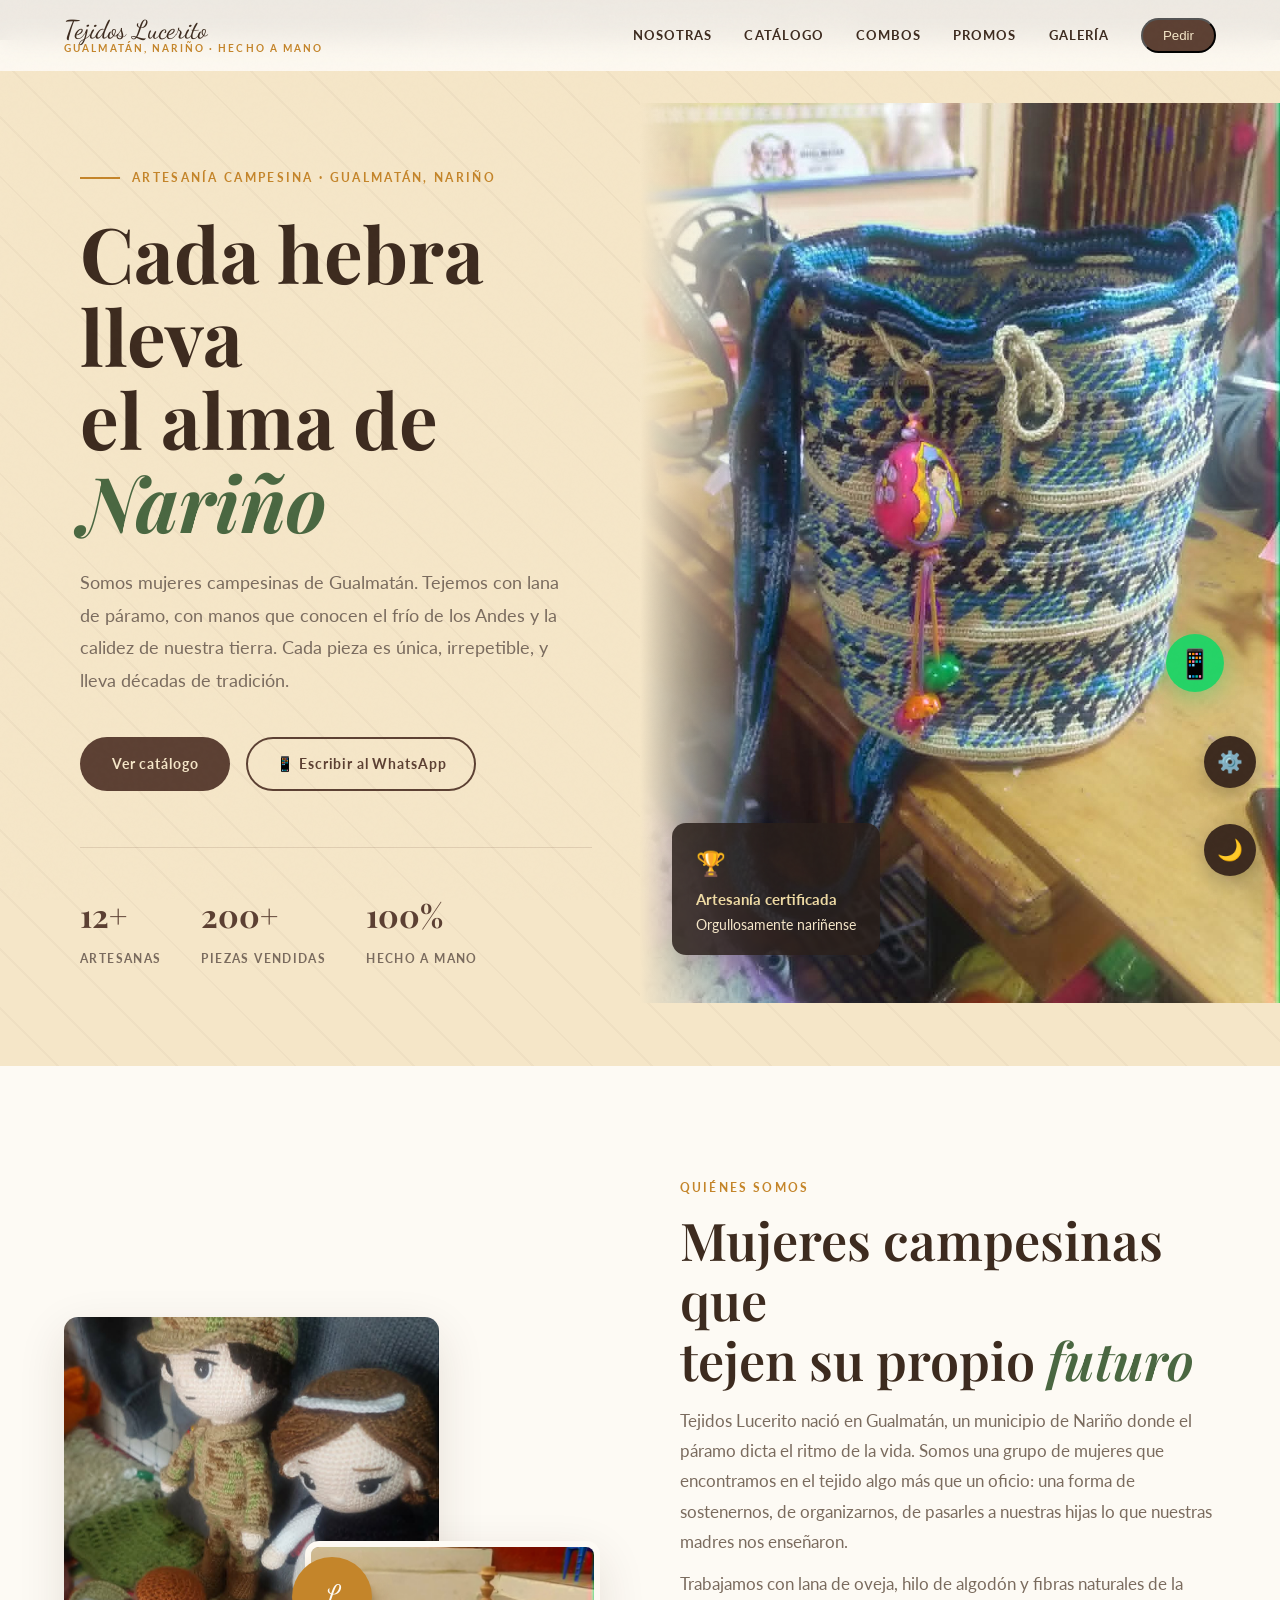
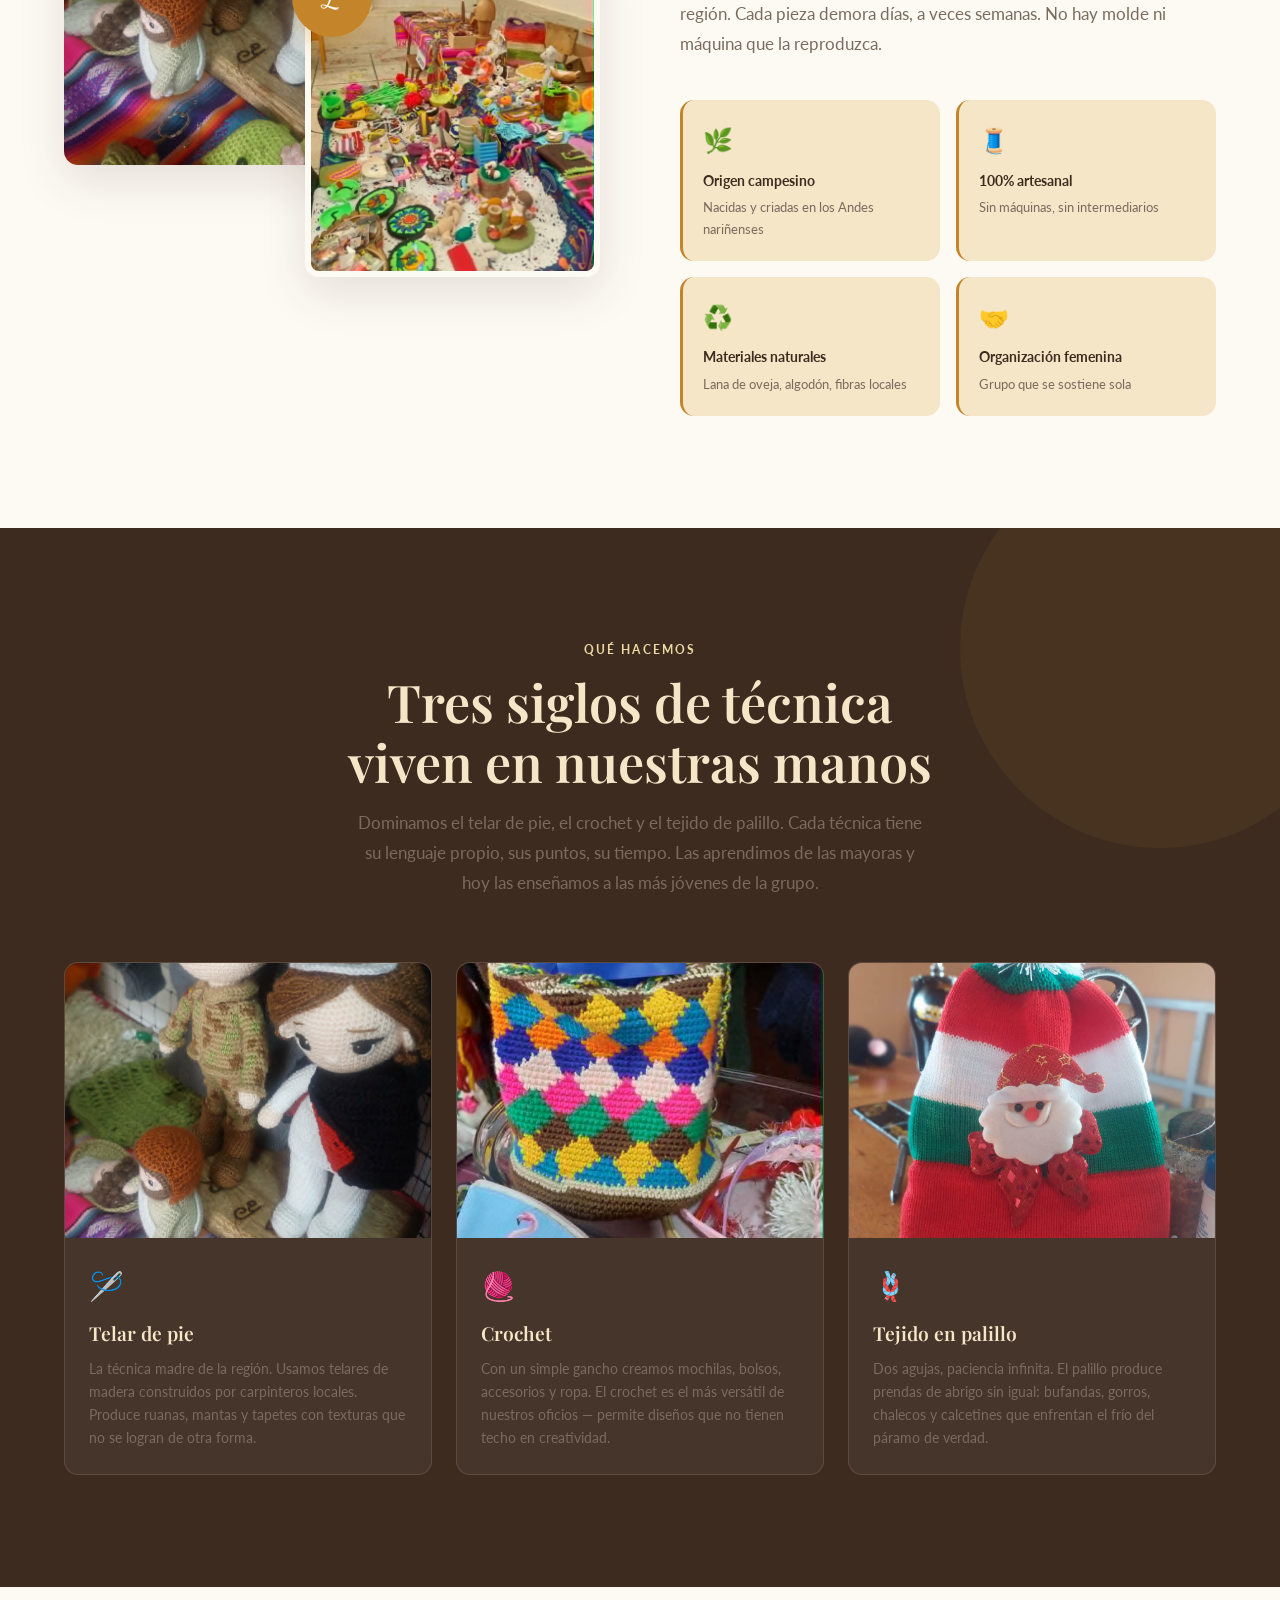
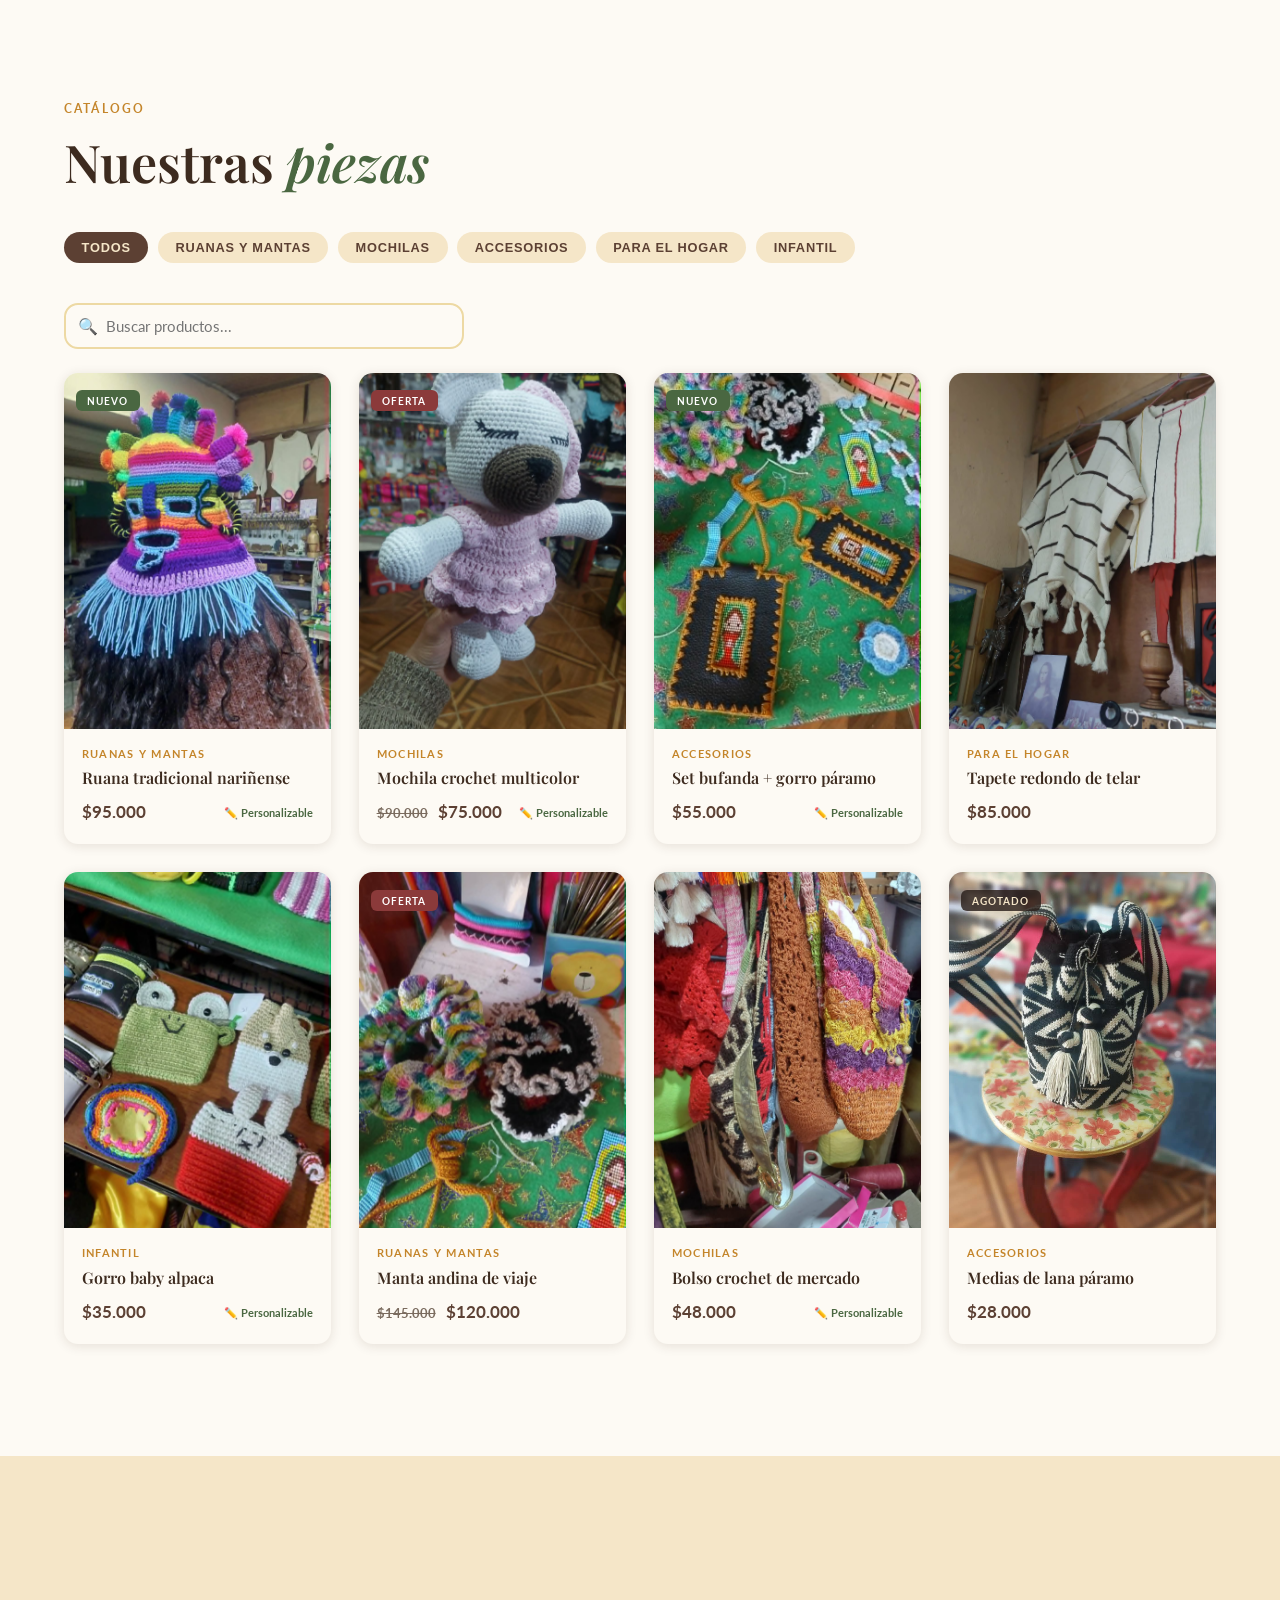
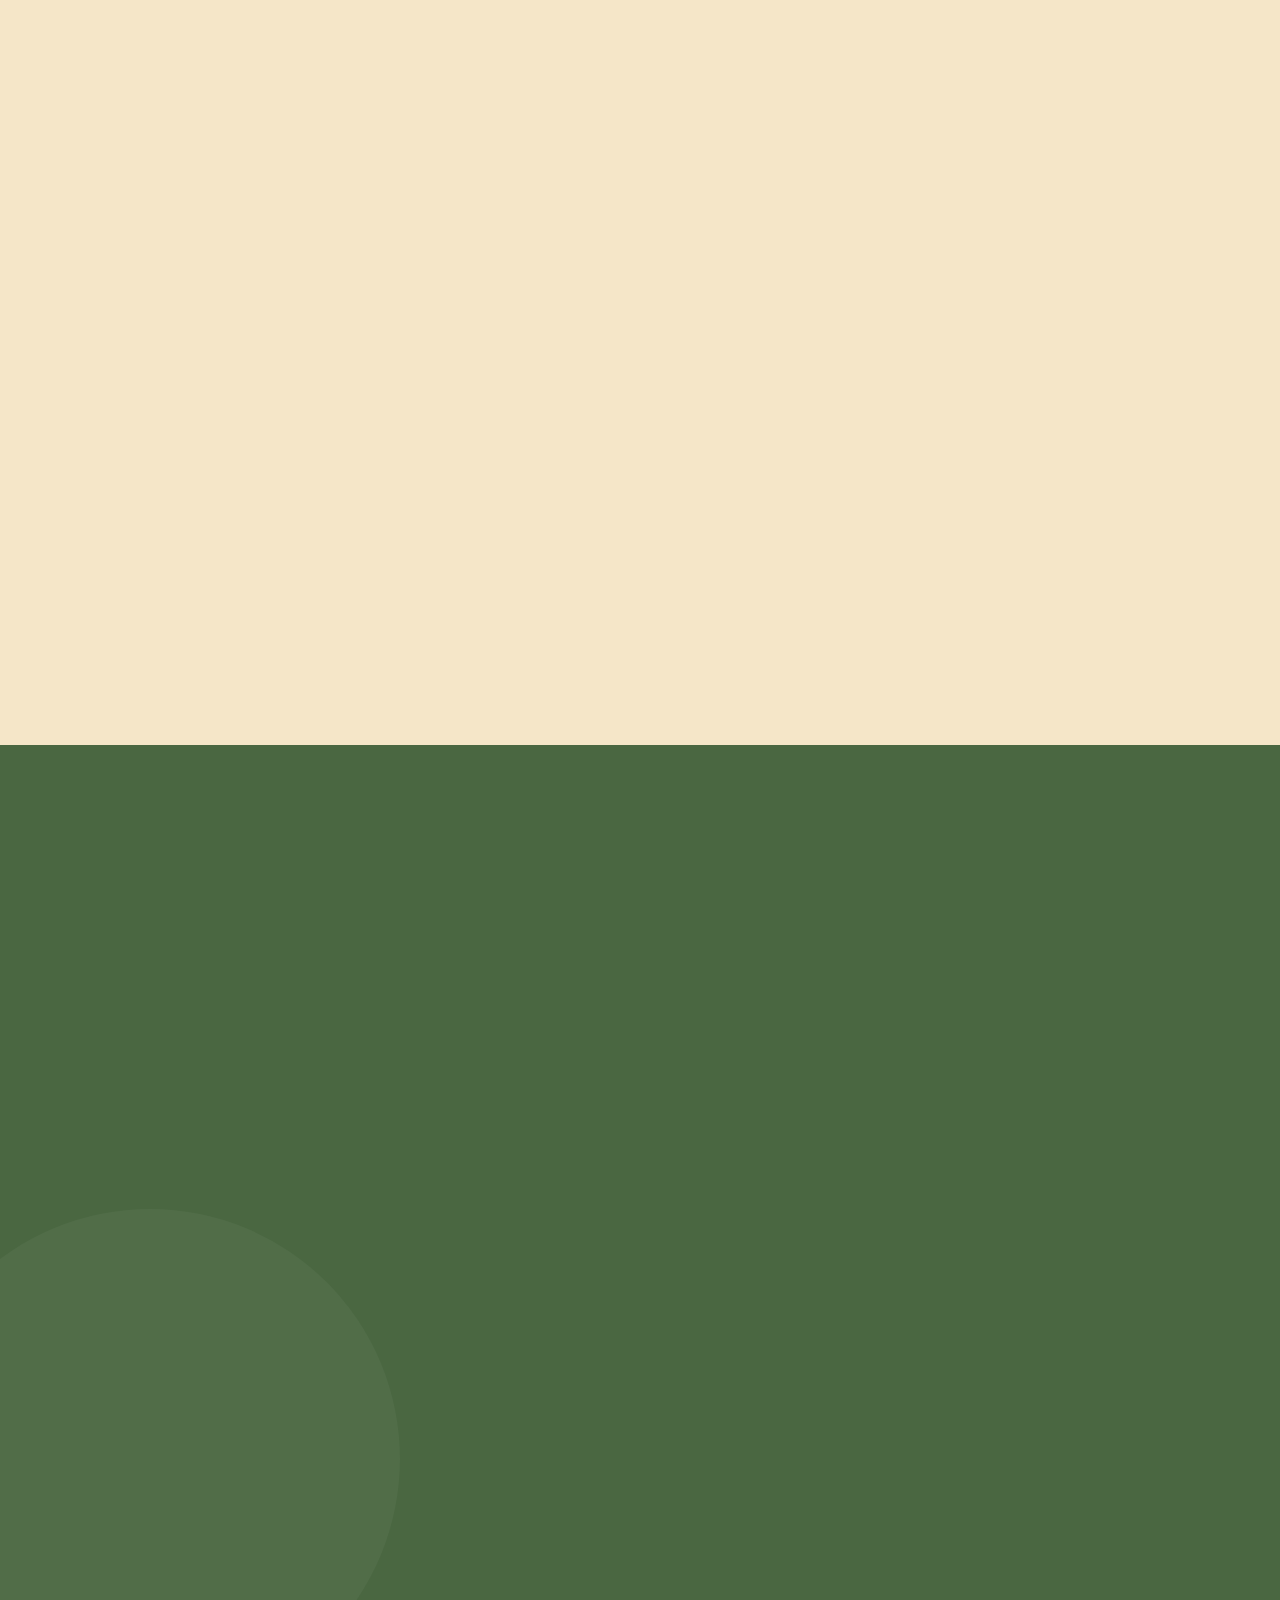
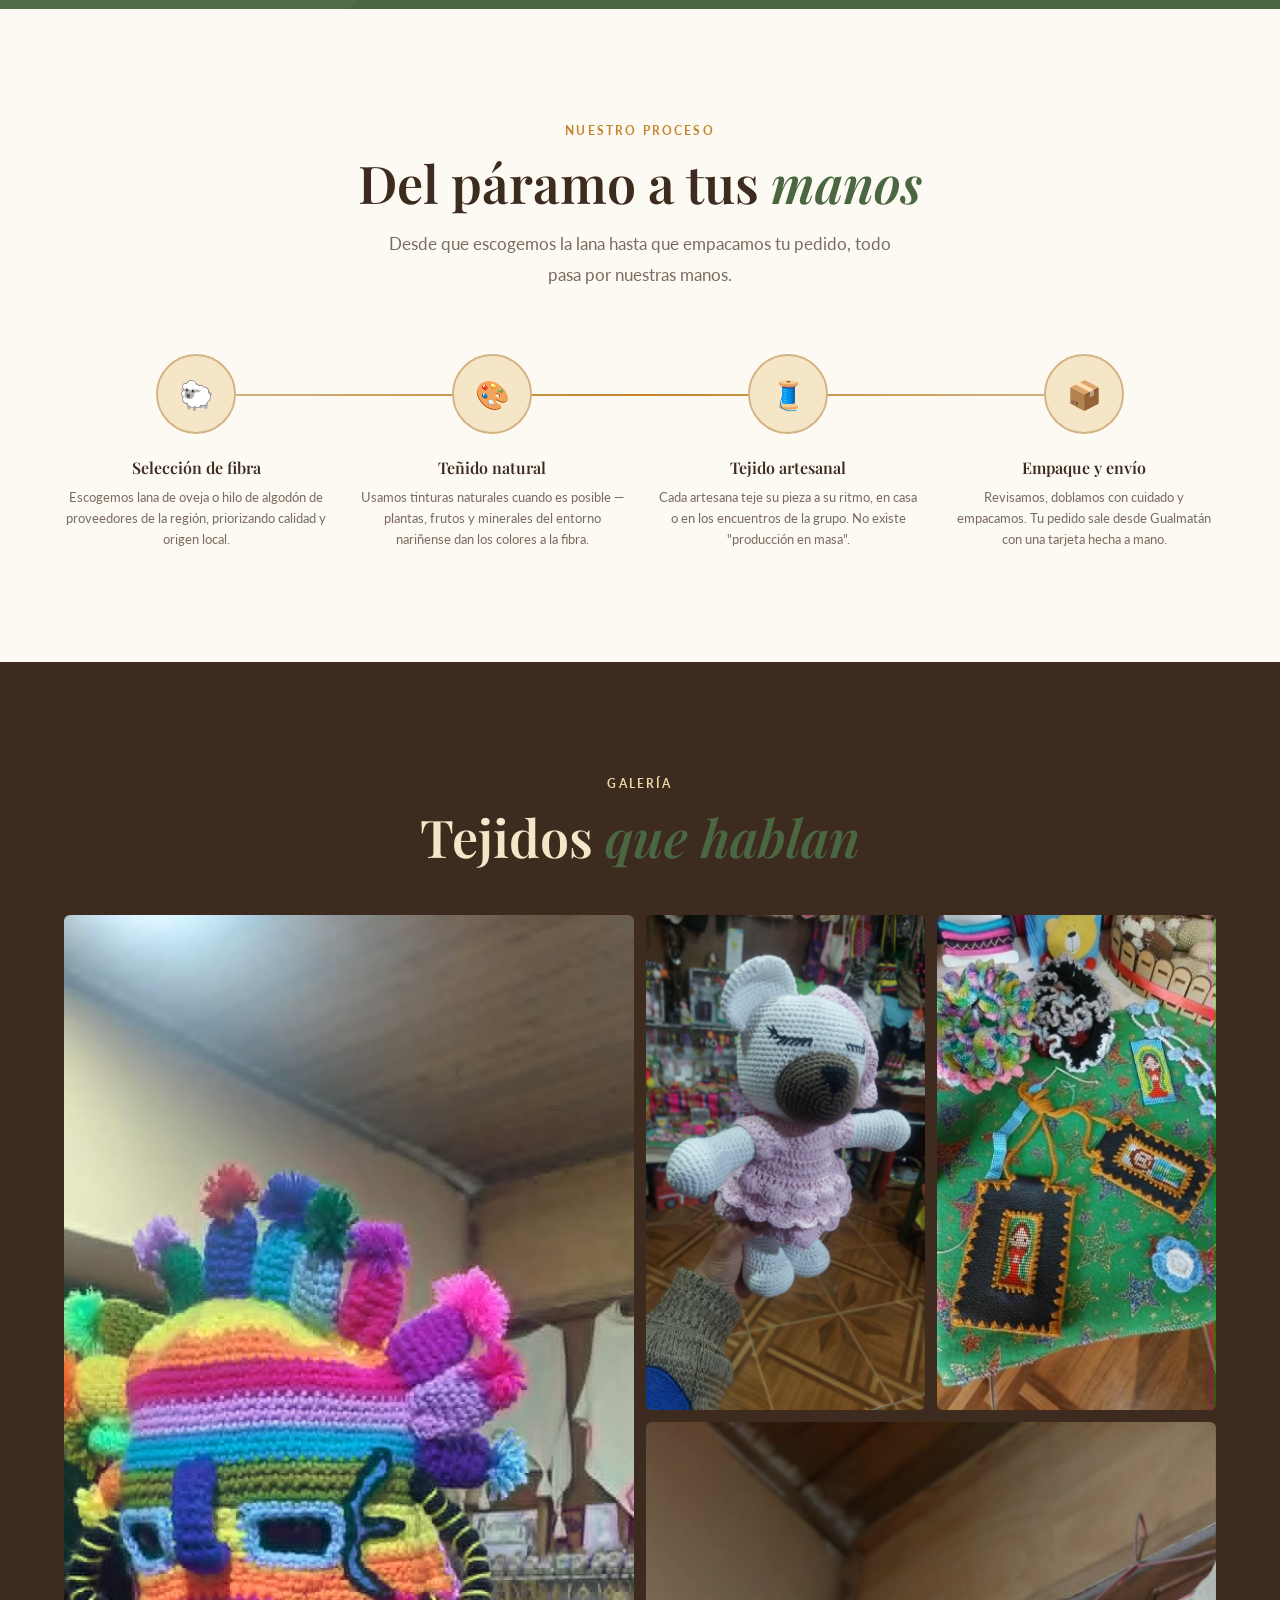
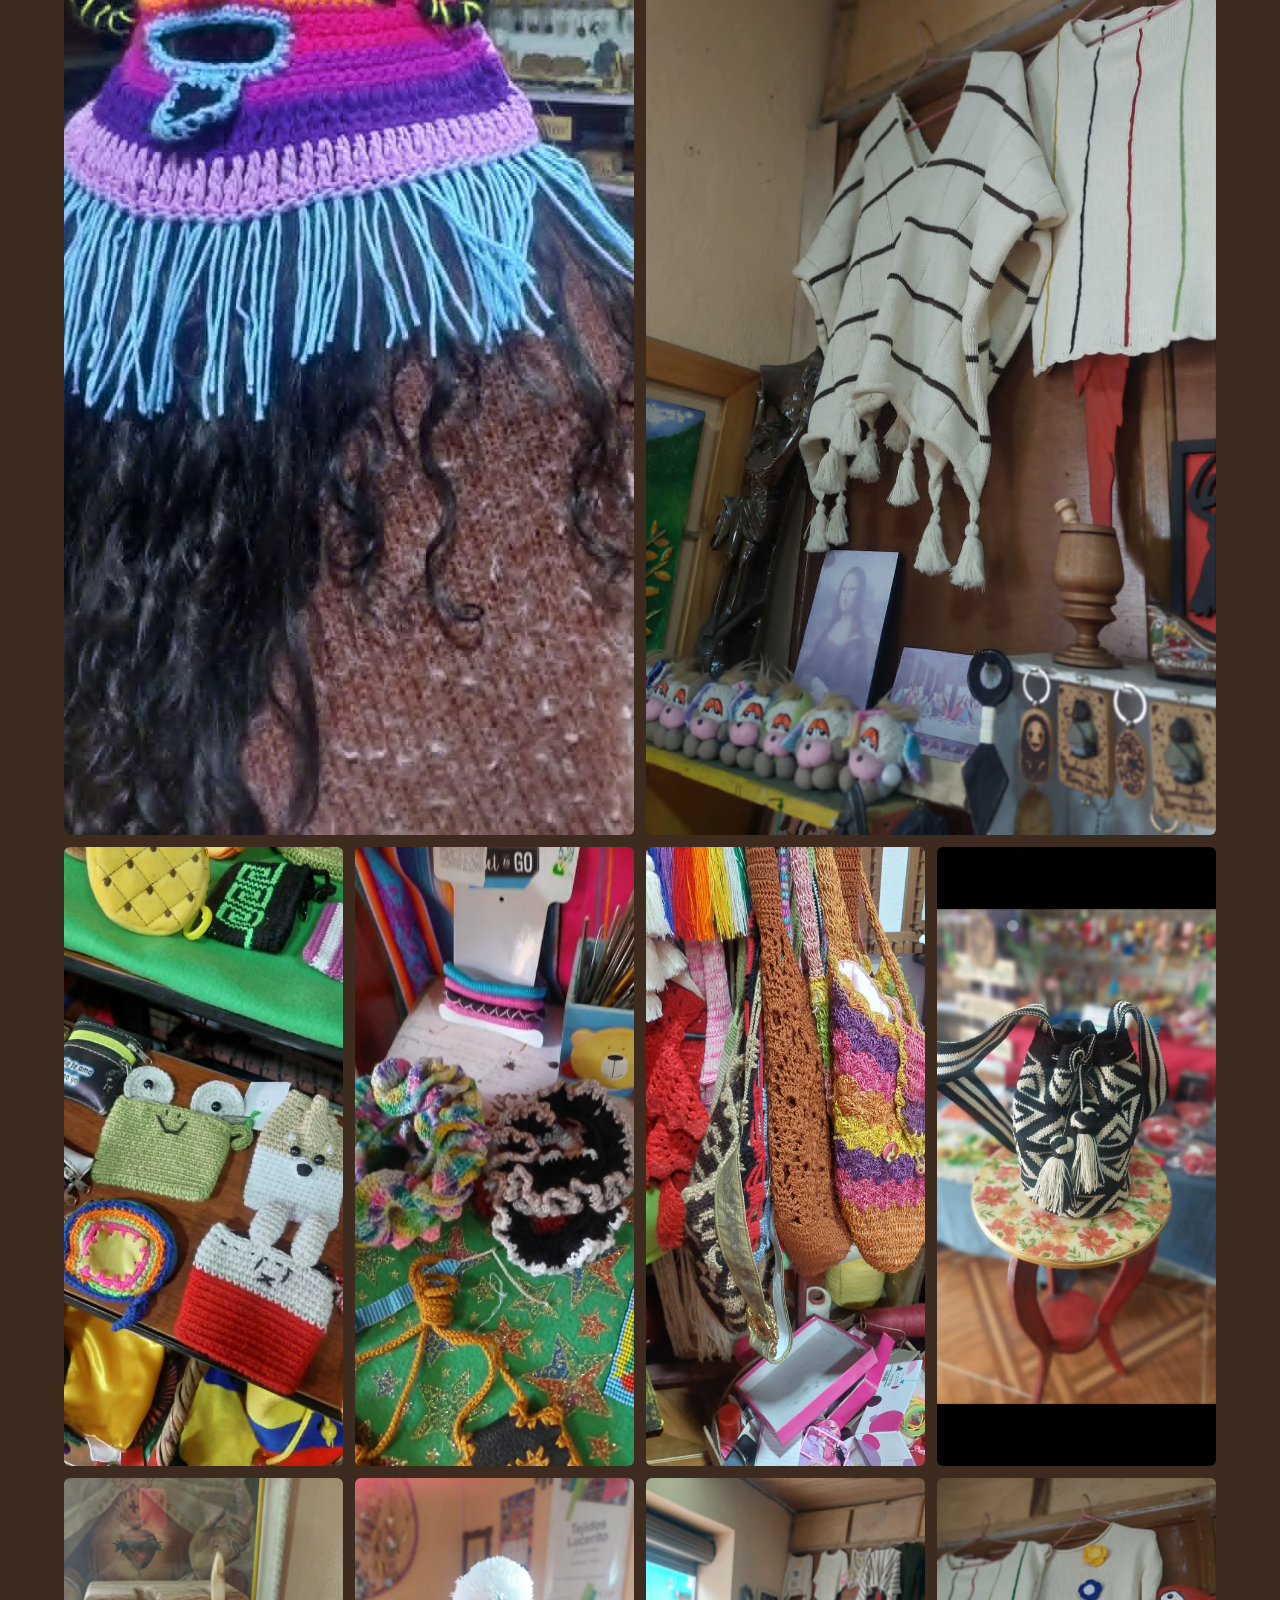
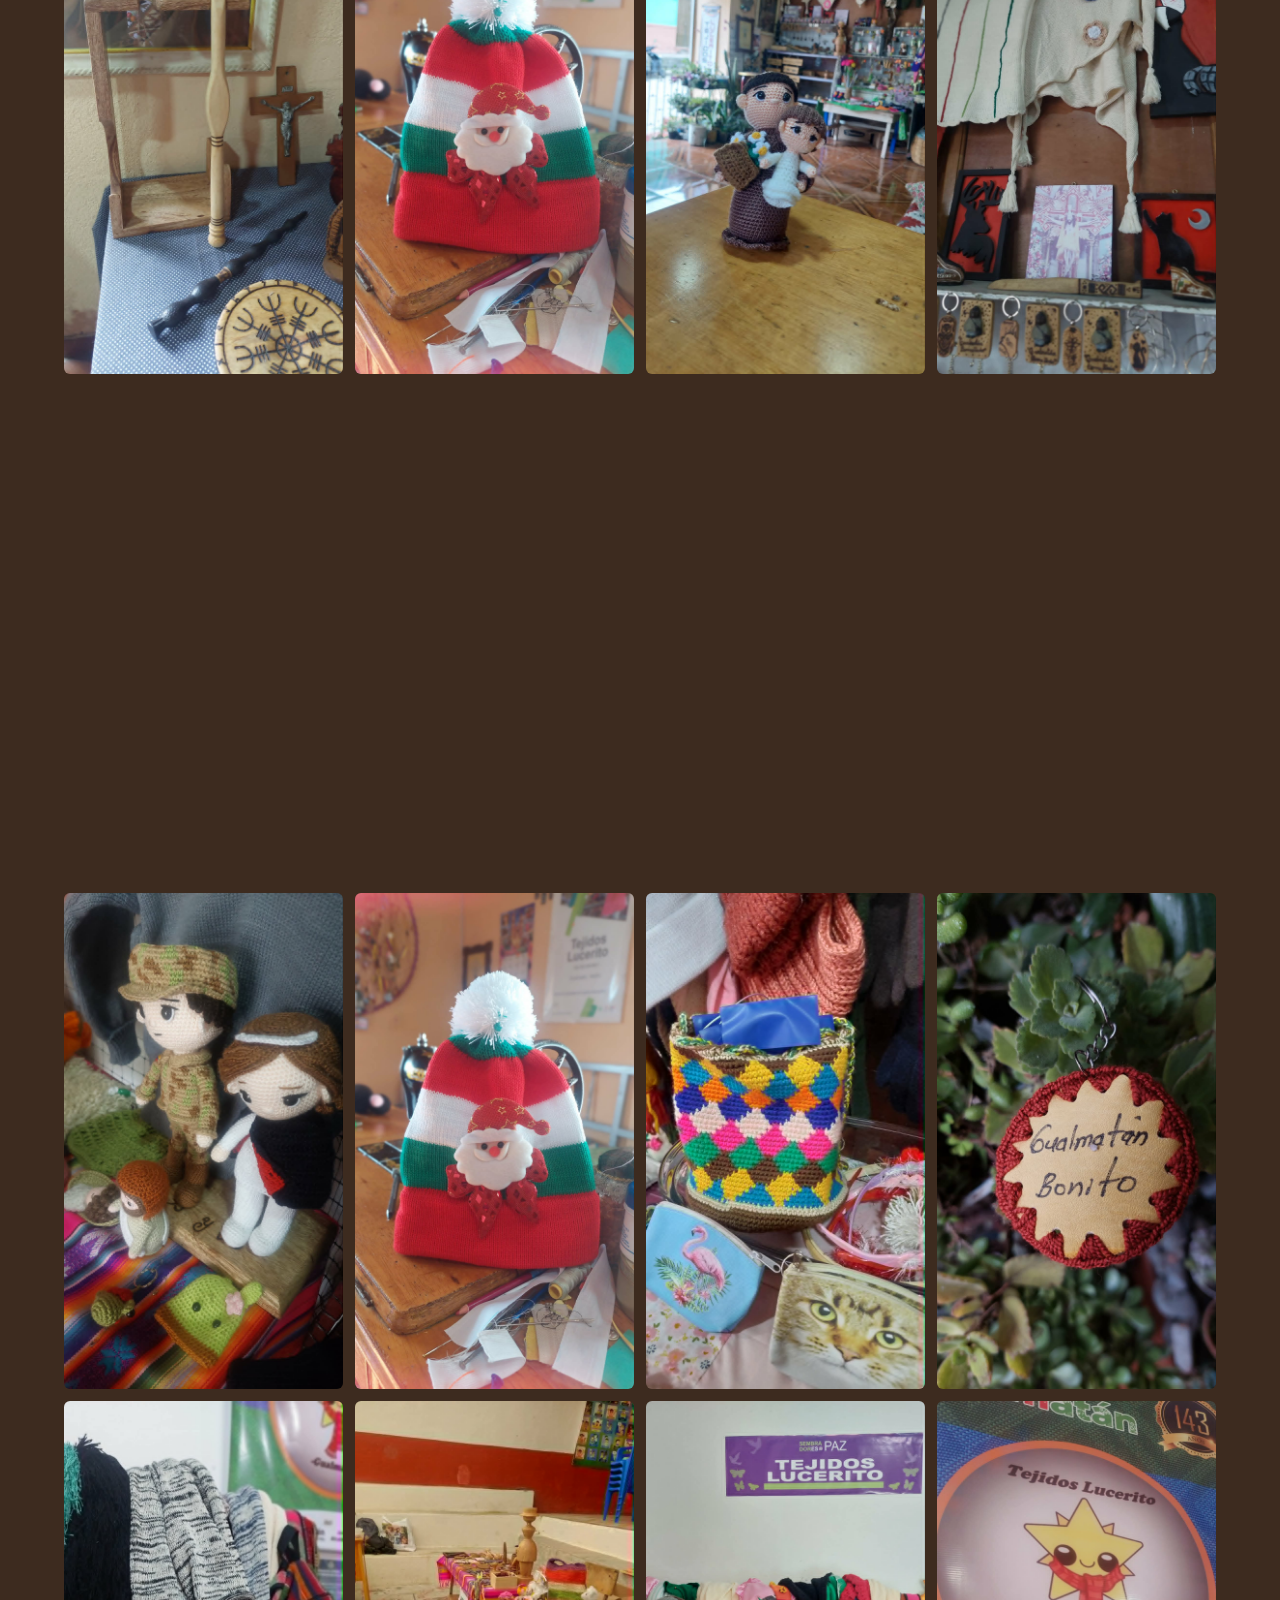
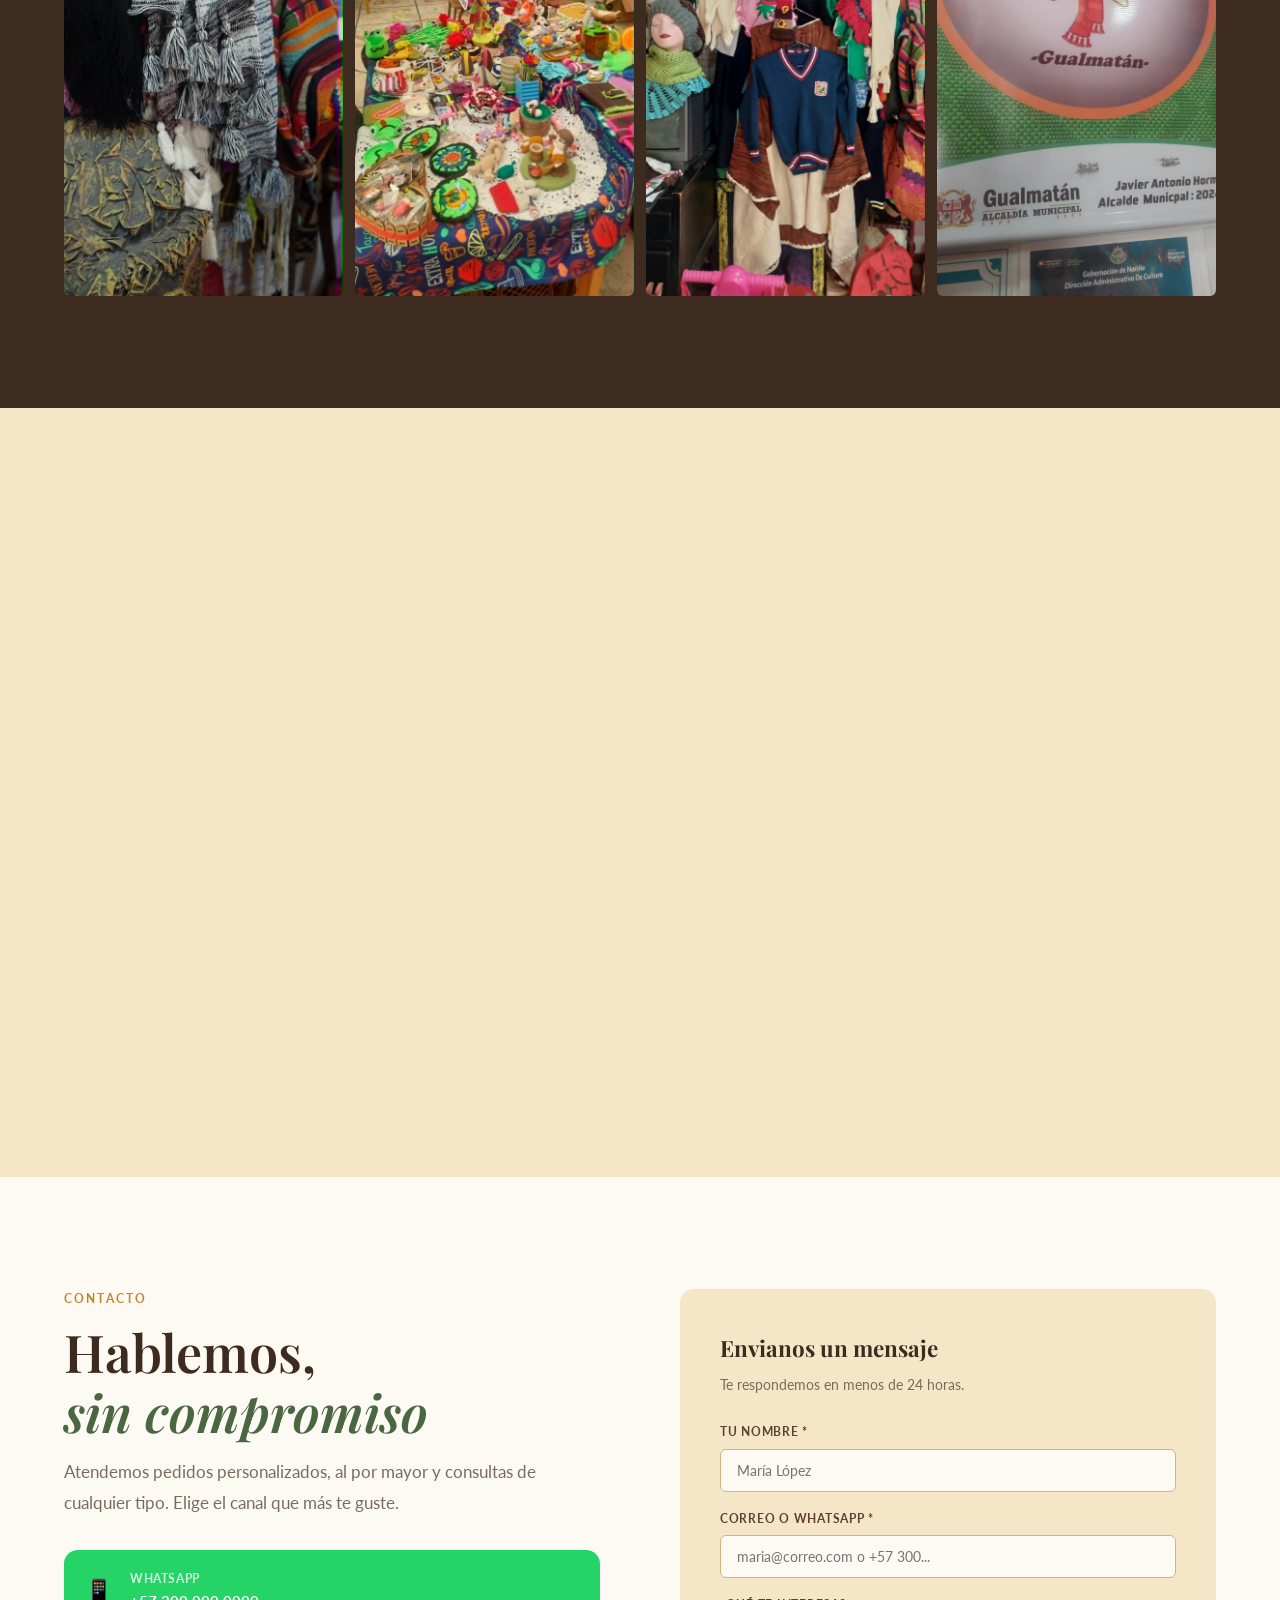
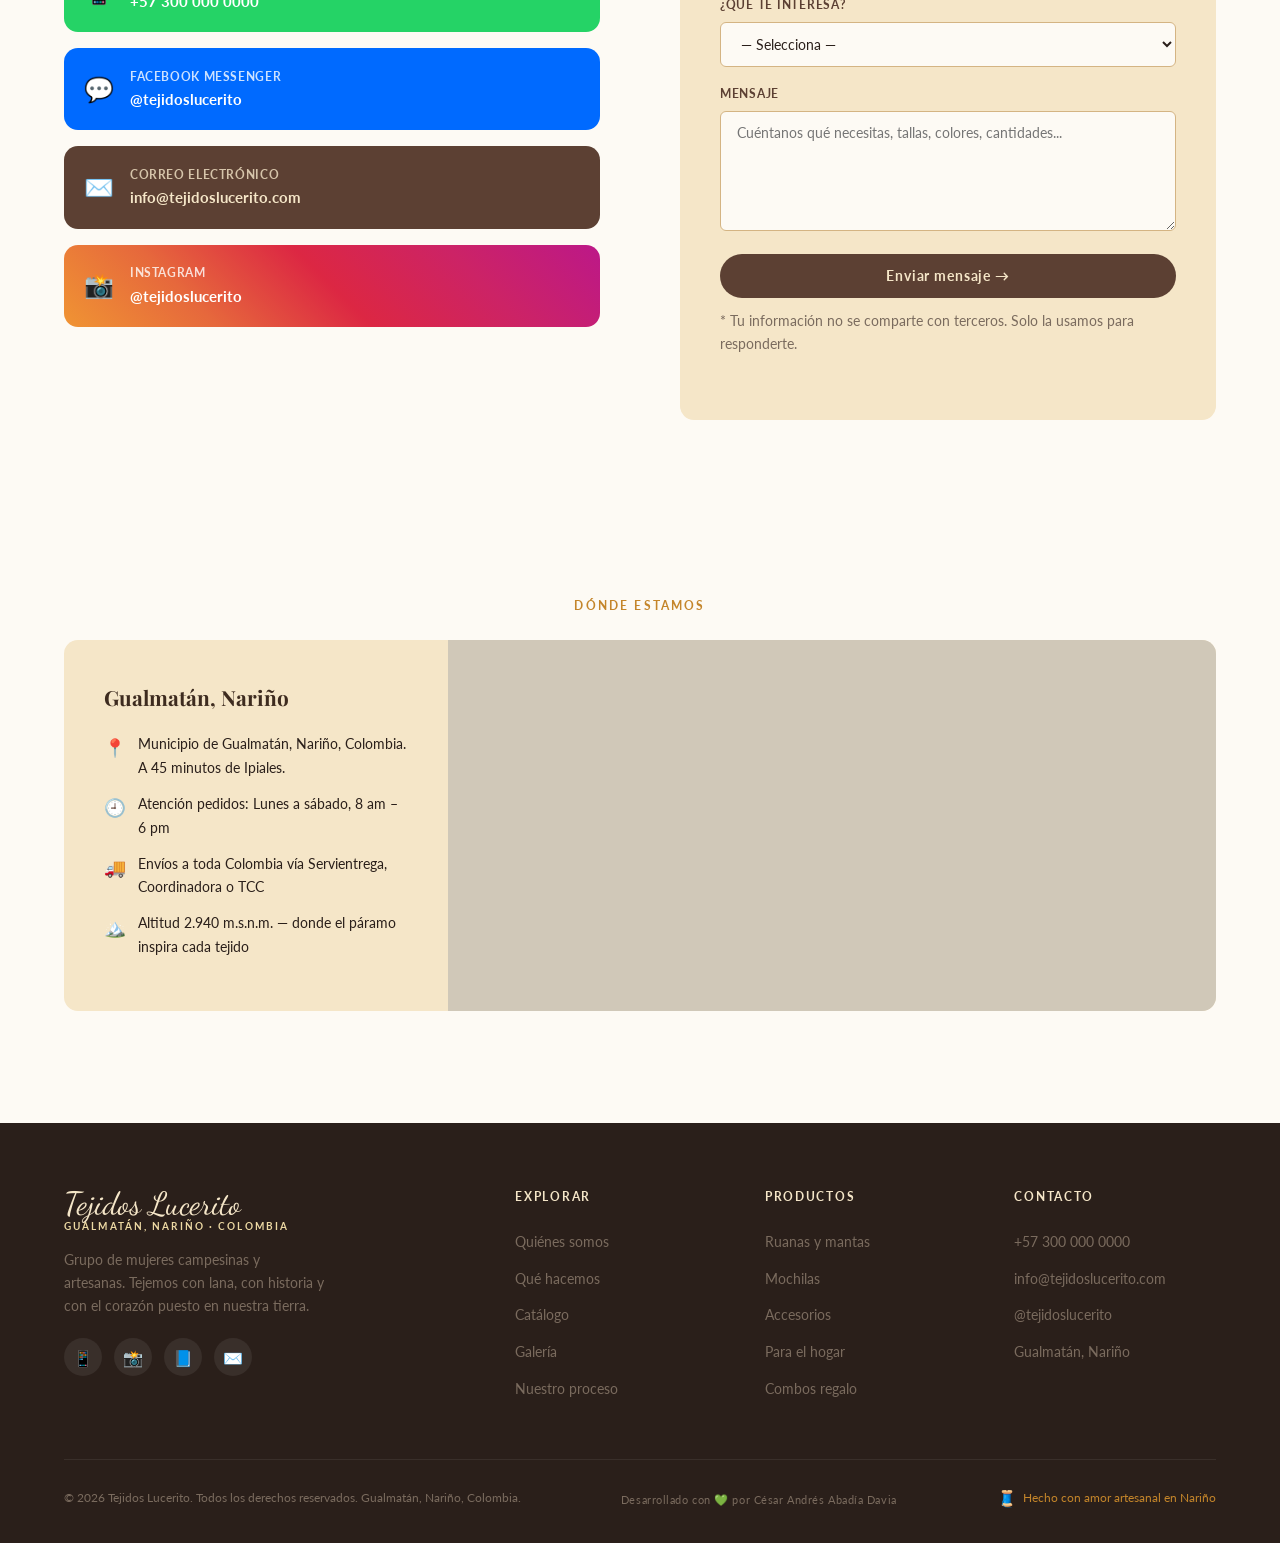
==== index.html @ 577ff1b4 "Deploy ready: index.html, rutas absolutas, footer dev" ====
<!DOCTYPE html>
<html lang="es">
<head>
<meta charset="UTF-8">
<meta name="viewport" content="width=device-width, initial-scale=1.0">
<meta name="description" content="Tejidos Lucerito – Grupo de mujeres campesinas y artesanas de Gualmatán, Nariño. Tejidos a mano con hilo de lana, trabajo en telar y crochet. Piezas únicas con alma nariñense.">
<meta name="keywords" content="tejidos artesanales, Gualmatán Nariño, mujeres artesanas, lana, telar, crochet, mochila colombiana, ruana, artesanías Colombia, tejidos a mano">
<meta name="author" content="Grupo Tejidos Lucerito">
<meta name="robots" content="index, follow">
<meta property="og:title" content="Tejidos Lucerito – Artesanía de Corazón, Gualmatán Nariño">
<meta property="og:description" content="Piezas únicas tejidas a mano por mujeres campesinas de Gualmatán. Ruanas, mochilas, mantas, bufandas y más.">
<meta property="og:image" content="images/h0duS-PT.jpeg">
<meta property="og:type" content="website">
<meta property="og:locale" content="es_CO">
<meta name="twitter:card" content="summary_large_image">
<meta name="twitter:title" content="Tejidos Lucerito – Artesanía de Corazón">
<meta name="twitter:description" content="Tejidos artesanales de mujeres campesinas de Gualmatán, Nariño, Colombia.">
<link rel="canonical" href="https://tejidoslucerito.onrender.com">
<title>Tejidos Lucerito – Artesanía de Corazón | Gualmatán, Nariño</title>
<link rel="icon" type="image/svg+xml" href="/favicon.svg">
<link rel="preload" href="/assets/css/styles.css" as="style">
<link rel="preload" href="/assets/js/main.js" as="script">
<link rel="preload" href="/images/h0duS-PT.jpeg" as="image">
<meta name="theme-color" content="#5C4033">

<!-- Structured Data / Schema.org -->
<script type="application/ld+json">
{
  "@context": "https://schema.org",
  "@graph": [
    {
      "@type": "Organization",
      "name": "Tejidos Lucerito",
      "description": "Grupo de mujeres campesinas y artesanas de Gualmatán, Nariño",
      "url": "https://tejidoslucerito.com",
      "address": {
        "@type": "PostalAddress",
        "addressLocality": "Gualmatán",
        "addressRegion": "Nariño",
        "addressCountry": "CO"
      },
      "contactPoint": {
        "@type": "ContactPoint",
        "contactType": "ventas",
        "availableLanguage": "Spanish"
      },
      "sameAs": ["https://wa.me/573212345678"]
    },
    {
      "@type": "LocalBusiness",
      "name": "Tejidos Lucerito",
      "image": "images/h0duS-PT.jpeg",
      "priceRange": "$$",
      "address": {
        "@type": "PostalAddress",
        "addressLocality": "Gualmatán",
        "addressRegion": "Nariño",
        "addressCountry": "CO"
      }
    }
  ]
}
</script>

<link rel="preconnect" href="https://fonts.googleapis.com">
<link rel="preconnect" href="https://fonts.gstatic.com" crossorigin>
<link href="https://fonts.googleapis.com/css2?family=Playfair+Display:ital,wght@0,400;0,600;0,700;1,400;1,600&family=Lato:wght@300;400;700&family=Dancing+Script:wght@600&display=swap" rel="stylesheet">
<link rel="stylesheet" href="/assets/css/styles.css">
<link rel="preload" href="/assets/js/main.js" as="script">
</head>
<body>
<a href="#hero" class="skip-link">Saltar al contenido principal</a>

<!-- ANNOUNCEMENT BAR -->
<div id="announcement-bar">
  🎁 Envíos a todo Colombia — Personalización disponible — <a href="#contacto">Escríbenos</a>
</div>

<!-- NAV -->
<nav id="nav">
  <div class="nav-inner">
    <a href="#hero" class="nav-logo" aria-label="Tejidos Lucerito inicio">
      <span class="nav-logo-name">Tejidos Lucerito</span>
      <span class="nav-logo-sub">Gualmatán, Nariño · Hecho a mano</span>
    </a>
    <div class="nav-links">
      <a href="#quienes-somos">Nosotras</a>
      <a href="#catalogo">Catálogo</a>
      <a href="#combos">Combos</a>
      <a href="#promociones">Promos</a>
      <a href="#galeria">Galería</a>
      <button id="cart-btn" class="nav-cta" data-action="toggle-cart" aria-label="Abrir carrito">
        <span id="cart-count-label">Pedir</span>
      </button>
    </div>
    <button class="hamburger" id="hamburger" aria-label="Abrir menú principal" aria-expanded="false" aria-controls="mobile-menu">
      <span></span><span></span><span></span>
    </button>
  </div>
</nav>

<!-- MOBILE MENU -->
<div class="mobile-menu" id="mobile-menu" role="dialog" aria-label="Menú principal" aria-hidden="true">
  <a href="#quienes-somos" class="mobile-link">Nosotras</a>
  <a href="#que-hacemos" class="mobile-link">Qué hacemos</a>
  <a href="#catalogo" class="mobile-link">Catálogo</a>
  <a href="#combos" class="mobile-link">Combos</a>
  <a href="#promociones" class="mobile-link">Promos</a>
  <a href="#galeria" class="mobile-link">Galería</a>
  <a href="#contacto" class="mobile-link">Contacto</a>
  <button class="mobile-link" data-action="toggle-cart" style="background:none;border:none;cursor:pointer;font-family:inherit;font-size:inherit;color:inherit;width:100%;text-align:left;padding:0.85rem 1.5rem;display:flex;align-items:center;gap:0.5rem;">🛒 Carrito</button>
</div>

<!-- HERO -->
<section id="hero" aria-label="Portada principal">
  <div class="hero-bg-pattern" aria-hidden="true"></div>
  <div class="hero-content">
    <div class="hero-eyebrow">
      <div class="hero-eyebrow-line"></div>
      <span class="hero-eyebrow-text">Artesanía campesina · Gualmatán, Nariño</span>
    </div>
    <h1 class="hero-title">
      Cada hebra lleva<br>
      el alma de <em>Nariño</em>
    </h1>
    <p class="hero-desc">
      Somos mujeres campesinas de Gualmatán. Tejemos con lana de páramo,
      con manos que conocen el frío de los Andes y la calidez de nuestra tierra.
      Cada pieza es única, irrepetible, y lleva décadas de tradición.
    </p>
    <div class="hero-actions">
      <a href="#catalogo" class="btn-primary">Ver catálogo</a>
      <a href="https://wa.me/573212345678?text=Hola!%20Vi%20su%20portafolio%20y%20quisiera%20más%20información%20sobre%20sus%20tejidos." class="btn-outline" target="_blank" rel="noopener">📱 Escribir al WhatsApp</a>
    </div>
    <div class="hero-stats">
      <div class="hero-stat">
        <span class="hero-stat-num">12+</span>
        <span class="hero-stat-label">Artesanas</span>
      </div>
      <div class="hero-stat">
        <span class="hero-stat-num">200+</span>
        <span class="hero-stat-label">Piezas vendidas</span>
      </div>
      <div class="hero-stat">
        <span class="hero-stat-num">100%</span>
        <span class="hero-stat-label">Hecho a mano</span>
      </div>
    </div>
  </div>
  <div class="hero-visual" aria-hidden="true">
    <img
      src="images/h0duS-PT.jpeg"
      alt="Artesana tejiendo en Gualmatán"
      class="hero-img-main"
      loading="eager"
      fetchpriority="high"
    >
    <div class="hero-img-overlay"></div>
    <div class="hero-badge">
      <div class="hero-badge-icon">🏆</div>
      <div class="hero-badge-text">
        <div class="hero-badge-strong">Artesanía certificada</div>
        Orgullosamente nariñense
      </div>
    </div>
  </div>
</section>

<!-- QUIENES SOMOS -->
<section id="quienes-somos" aria-labelledby="qs-title">
  <div class="container">
    <div class="quienes-grid">
      <div class="quienes-images reveal">
        <img
          src="images/jTRVo9Pf.jpeg"
          alt="Mujeres artesanas de Tejidos Lucerito en Gualmatán, Nariño"
          class="quienes-img-1"
          loading="lazy"
          onerror="imgOnError(this)"
        >
        <img
          src="images/vDOIHA_2.jpeg"
          alt="Detalle de tejido artesanal tradicional nariñense"
          class="quienes-img-2"
          loading="lazy"
          onerror="imgOnError(this)"
        >
        <div class="quienes-ornament" aria-hidden="true">L</div>
      </div>
      <div class="reveal reveal-delay-2">
        <div class="section-label">Quiénes somos</div>
        <h2 class="section-title" id="qs-title">
          Mujeres campesinas que<br>
          tejen su propio <em>futuro</em>
        </h2>
        <p class="section-desc">
          Tejidos Lucerito nació en Gualmatán, un municipio de Nariño donde el páramo
          dicta el ritmo de la vida. Somos una grupo de mujeres que encontramos
          en el tejido algo más que un oficio: una forma de sostenernos, de organizarnos,
          de pasarles a nuestras hijas lo que nuestras madres nos enseñaron.
        </p>
        <p class="section-desc" style="margin-top:0.75rem;">
          Trabajamos con lana de oveja, hilo de algodón y fibras naturales de la región.
          Cada pieza demora días, a veces semanas. No hay molde ni máquina que la reproduzca.
        </p>
        <div class="quienes-values">
          <div class="valor-card reveal reveal-delay-1">
            <div class="valor-icon">🌿</div>
            <div class="valor-name">Origen campesino</div>
            <div class="valor-desc">Nacidas y criadas en los Andes nariñenses</div>
          </div>
          <div class="valor-card reveal reveal-delay-2">
            <div class="valor-icon">🧵</div>
            <div class="valor-name">100% artesanal</div>
            <div class="valor-desc">Sin máquinas, sin intermediarios</div>
          </div>
          <div class="valor-card reveal reveal-delay-3">
            <div class="valor-icon">♻️</div>
            <div class="valor-name">Materiales naturales</div>
            <div class="valor-desc">Lana de oveja, algodón, fibras locales</div>
          </div>
          <div class="valor-card reveal reveal-delay-4">
            <div class="valor-icon">🤝</div>
            <div class="valor-name">Organización femenina</div>
            <div class="valor-desc">Grupo que se sostiene sola</div>
          </div>
        </div>
      </div>
    </div>
  </div>
</section>

<!-- QUE HACEMOS -->
<section id="que-hacemos" aria-labelledby="qh-title">
  <div class="container">
    <header class="que-hacemos-header reveal">
      <div class="section-label">Qué hacemos</div>
      <h2 class="section-title" id="qh-title">
        Tres siglos de técnica<br>
        viven en nuestras manos
      </h2>
      <p class="section-desc">
        Dominamos el telar de pie, el crochet y el tejido de palillo. Cada técnica tiene su
        lenguaje propio, sus puntos, su tiempo. Las aprendimos de las mayoras y hoy
        las enseñamos a las más jóvenes de la grupo.
      </p>
    </header>
    <div class="tecnicas-grid">
      <article class="tecnica-card reveal reveal-delay-1">
        <div class="tecnica-img-wrap">
          <img src="images/jTRVo9Pf.jpeg" alt="Telar de pie artesanal nariñense" loading="lazy" onerror="imgOnError(this)">
        </div>
        <div class="tecnica-body">
          <div class="tecnica-icon">🪡</div>
          <h3 class="tecnica-name">Telar de pie</h3>
          <p class="tecnica-desc">La técnica madre de la región. Usamos telares de madera construidos por carpinteros locales. Produce ruanas, mantas y tapetes con texturas que no se logran de otra forma.</p>
        </div>
      </article>
      <article class="tecnica-card reveal reveal-delay-2">
        <div class="tecnica-img-wrap">
          <img src="images/otubdlel.jpeg" alt="Crochet artesanal a mano" loading="lazy" onerror="imgOnError(this)">
        </div>
        <div class="tecnica-body">
          <div class="tecnica-icon">🧶</div>
          <h3 class="tecnica-name">Crochet</h3>
          <p class="tecnica-desc">Con un simple gancho creamos mochilas, bolsos, accesorios y ropa. El crochet es el más versátil de nuestros oficios — permite diseños que no tienen techo en creatividad.</p>
        </div>
      </article>
      <article class="tecnica-card reveal reveal-delay-3">
        <div class="tecnica-img-wrap">
          <img src="images/msWJyv8j.jpeg" alt="Tejido en palillo dos agujas" loading="lazy" onerror="imgOnError(this)">
        </div>
        <div class="tecnica-body">
          <div class="tecnica-icon">🪢</div>
          <h3 class="tecnica-name">Tejido en palillo</h3>
          <p class="tecnica-desc">Dos agujas, paciencia infinita. El palillo produce prendas de abrigo sin igual: bufandas, gorros, chalecos y calcetines que enfrentan el frío del páramo de verdad.</p>
        </div>
      </article>
    </div>
  </div>
</section>

<!-- CATALOGO -->
<section id="catalogo" aria-labelledby="cat-title">
  <div class="container">
    <div class="catalogo-header">
      <div>
        <div class="section-label">Catálogo</div>
        <h2 class="section-title" id="cat-title">Nuestras <em>piezas</em></h2>
      </div>
    </div>
    <div class="catalogo-filters" role="group" aria-label="Filtros de categoría">
      <button class="filter-btn active" data-filter="all" aria-pressed="true">Todos</button>
      <button class="filter-btn" data-filter="ruanas" aria-pressed="false">Ruanas y mantas</button>
      <button class="filter-btn" data-filter="mochilas" aria-pressed="false">Mochilas</button>
      <button class="filter-btn" data-filter="accesorios" aria-pressed="false">Accesorios</button>
      <button class="filter-btn" data-filter="hogar" aria-pressed="false">Para el hogar</button>
      <button class="filter-btn" data-filter="infantil" aria-pressed="false">Infantil</button>
    </div>
    <div class="catalogo-search-wrap">
      <span class="search-icon" aria-hidden="true">🔍</span>
      <input type="search" id="catalogo-search" placeholder="Buscar productos..." aria-label="Buscar en el catálogo">
    </div>
    <div class="productos-grid" id="productos-grid" aria-label="Productos disponibles">
      <!-- Rendered by JS -->
    </div>
  </div>
</section>

<!-- COMBOS -->
<section id="combos" aria-labelledby="combos-title">
  <div class="container">
    <header class="combos-header reveal">
      <div class="section-label">Combos especiales</div>
      <h2 class="section-title" id="combos-title">Más por <em>menos</em></h2>
      <p class="section-desc" style="margin: 1rem auto 0; text-align:center;">Armamos combos pensados para regalar, para el hogar nariñense y para quienes quieren llevar un pedazo de Gualmatán.</p>
    </header>
    <div class="combos-grid" id="combos-grid">
      <!-- Rendered by JS -->
    </div>
  </div>
</section>

<!-- PROMOCIONES -->
<section id="promociones" aria-labelledby="promos-title">
  <div class="container">
    <header class="promos-header reveal">
      <div class="section-label">Promociones activas</div>
      <h2 class="section-title" id="promos-title">Ofertas de <em>temporada</em></h2>
    </header>
    <div class="promos-grid">
      <div class="promo-card featured reveal">
        <div class="promo-countdown">
          <div class="countdown-num" id="countdown-dias">--</div>
          <div class="countdown-label">días restantes</div>
        </div>
        <div class="promo-tag-top">⭐ Oferta principal</div>
        <h3 class="promo-title">20% off en ruanas<br>y mantas de telar</h3>
        <p class="promo-desc">La temporada de frío llegó antes de lo esperado. Aprovecha el descuento en nuestra línea más abrigadora. Solo por tiempo limitado.</p>
        <a href="https://wa.me/573212345678?text=Hola!%20Quiero%20aprovechar%20el%2020%25%20off%20en%20ruanas" class="promo-cta" target="_blank" rel="noopener">Pedir ahora →</a>
      </div>
      <div class="promos-side">
        <div class="promo-card reveal reveal-delay-1">
          <div class="promo-tag-top">🎁 Especial envíos</div>
          <h3 class="promo-title" style="font-size:1.15rem;">Envío gratis desde $180.000</h3>
          <p class="promo-desc" style="margin-bottom:1rem;">Compra de $180.000 o más y el flete corre por nuestra cuenta a cualquier parte de Colombia.</p>
          <button class="promo-cta" data-action="scroll-catalogo">Ver catálogo →</button>
        </div>
        <div class="promo-card reveal reveal-delay-2">
          <div class="promo-tag-top">🤝 Para mayoristas</div>
          <h3 class="promo-title" style="font-size:1.15rem;">Descuentos por pedidos en lote</h3>
          <p class="promo-desc" style="margin-bottom:1rem;">Tiendas, bazares y revendedores: pide 10 o más piezas y negociamos precio directo.</p>
          <a href="https://wa.me/573212345678?text=Hola!%20Me%20interesa%20un%20pedido%20mayorista" class="promo-cta" target="_blank" rel="noopener">Contactar →</a>
        </div>
      </div>
    </div>
  </div>
</section>

<!-- PROCESO -->
<section id="proceso" aria-labelledby="proceso-title">
  <div class="container">
    <header class="proceso-header reveal">
      <div class="section-label">Nuestro proceso</div>
      <h2 class="section-title" id="proceso-title">Del páramo a tus <em>manos</em></h2>
      <p class="section-desc" style="margin: 1rem auto 0; text-align:center; max-width:520px;">
        Desde que escogemos la lana hasta que empacamos tu pedido, todo pasa por nuestras manos.
      </p>
    </header>
    <div class="proceso-steps">
      <div class="proceso-step reveal reveal-delay-1">
        <div class="paso-num"><span class="paso-icon">🐑</span></div>
        <h3 class="paso-nombre">Selección de fibra</h3>
        <p class="paso-desc">Escogemos lana de oveja o hilo de algodón de proveedores de la región, priorizando calidad y origen local.</p>
      </div>
      <div class="proceso-step reveal reveal-delay-2">
        <div class="paso-num"><span class="paso-icon">🎨</span></div>
        <h3 class="paso-nombre">Teñido natural</h3>
        <p class="paso-desc">Usamos tinturas naturales cuando es posible — plantas, frutos y minerales del entorno nariñense dan los colores a la fibra.</p>
      </div>
      <div class="proceso-step reveal reveal-delay-3">
        <div class="paso-num"><span class="paso-icon">🧵</span></div>
        <h3 class="paso-nombre">Tejido artesanal</h3>
        <p class="paso-desc">Cada artesana teje su pieza a su ritmo, en casa o en los encuentros de la grupo. No existe "producción en masa".</p>
      </div>
      <div class="proceso-step reveal reveal-delay-4">
        <div class="paso-num"><span class="paso-icon">📦</span></div>
        <h3 class="paso-nombre">Empaque y envío</h3>
        <p class="paso-desc">Revisamos, doblamos con cuidado y empacamos. Tu pedido sale desde Gualmatán con una tarjeta hecha a mano.</p>
      </div>
    </div>
  </div>
</section>

<!-- GALERIA -->
<section id="galeria" aria-labelledby="galeria-title">
  <div class="container">
    <header class="galeria-header reveal">
      <div class="section-label">Galería</div>
      <h2 class="section-title" id="galeria-title">Tejidos <em>que hablan</em></h2>
    </header>
    <div class="galeria-masonry" id="galeria-grid" role="list" aria-label="Galería de tejidos artesanales">
      <!-- Rendered by JS -->
    </div>
  </div>
</section>

<!-- TESTIMONIOS -->
<section id="testimonios" aria-labelledby="test-title">
  <div class="container">
    <header class="testimonios-header reveal">
      <div class="section-label">Testimonios</div>
      <h2 class="section-title" id="test-title">Lo que dicen<br><em>quienes nos llevan</em></h2>
    </header>
    <div class="testimonios-slider">
      <article class="testimonio-card reveal reveal-delay-1">
        <div class="testimonio-quote">"</div>
        <div class="testimonio-stars">★★★★★</div>
        <p class="testimonio-text">La ruana que compré es de una calidad que no encontré en ningún almacén. Calienta diferente, se nota que es lana de verdad. Y llegó con una tarjetita escrita a mano — eso vale más que el tejido.</p>
        <div class="testimonio-autor">
          <div class="testimonio-avatar">MC</div>
          <div>
            <div class="testimonio-nombre">María Claudia P.</div>
            <div class="testimonio-lugar">Bogotá, Cundinamarca</div>
          </div>
        </div>
      </article>
      <article class="testimonio-card reveal reveal-delay-2">
        <div class="testimonio-quote">"</div>
        <div class="testimonio-stars">★★★★★</div>
        <p class="testimonio-text">Pedí mochilas para regalar en diciembre y superaron todas las expectativas. Cada una diferente, cada una perfecta. La atención por WhatsApp fue rapidísima y muy amable.</p>
        <div class="testimonio-autor">
          <div class="testimonio-avatar">JE</div>
          <div>
            <div class="testimonio-nombre">Jorge Esteban V.</div>
            <div class="testimonio-lugar">Pasto, Nariño</div>
          </div>
        </div>
      </article>
      <article class="testimonio-card reveal reveal-delay-3">
        <div class="testimonio-quote">"</div>
        <div class="testimonio-stars">★★★★★</div>
        <p class="testimonio-text">Trabajo con comunidades artesanas y Tejidos Lucerito es de lo mejor que he conocido en Nariño. Su nivel de organización, la calidad de los tejidos y el precio son una propuesta única.</p>
        <div class="testimonio-autor">
          <div class="testimonio-avatar">LP</div>
          <div>
            <div class="testimonio-nombre">Lucía Paredes</div>
            <div class="testimonio-lugar">Ipiales, Nariño</div>
          </div>
        </div>
      </article>
    </div>
  </div>
</section>

<!-- CONTACTO -->
<section id="contacto" aria-labelledby="contact-title">
  <div class="container">
    <div class="contacto-grid">
      <div class="reveal">
        <div class="section-label">Contacto</div>
        <h2 class="section-title" id="contact-title">Hablemos,<br><em>sin compromiso</em></h2>
        <p class="section-desc">Atendemos pedidos personalizados, al por mayor y consultas de cualquier tipo. Elige el canal que más te guste.</p>
        <div class="contacto-channels">
          <a href="https://wa.me/573212345678?text=Hola%20Tejidos%20Lucerito!%20Me%20gustaría%20más%20información." class="channel-btn wa" target="_blank" rel="noopener" aria-label="Contactar por WhatsApp">
            <span class="channel-icon">📱</span>
            <div class="channel-details">
              <div class="channel-name">WhatsApp</div>
              <div class="channel-val">+57 300 000 0000</div>
            </div>
          </a>
          <a href="https://m.me/tejidoslucerito" class="channel-btn messenger" target="_blank" rel="noopener" aria-label="Contactar por Messenger">
            <span class="channel-icon">💬</span>
            <div class="channel-details">
              <div class="channel-name">Facebook Messenger</div>
              <div class="channel-val">@tejidoslucerito</div>
            </div>
          </a>
          <a href="mailto:info@tejidoslucerito.com?subject=Consulta%20desde%20el%20portafolio" class="channel-btn correo" aria-label="Enviar correo electrónico">
            <span class="channel-icon">✉️</span>
            <div class="channel-details">
              <div class="channel-name">Correo electrónico</div>
              <div class="channel-val">info@tejidoslucerito.com</div>
            </div>
          </a>
          <a href="https://instagram.com/tejidoslucerito" class="channel-btn ig" target="_blank" rel="noopener" aria-label="Visitar Instagram">
            <span class="channel-icon">📸</span>
            <div class="channel-details">
              <div class="channel-name">Instagram</div>
              <div class="channel-val">@tejidoslucerito</div>
            </div>
          </a>
        </div>
      </div>
      <div class="contacto-form-card reveal reveal-delay-2">
        <h3>Envianos un mensaje</h3>
        <p>Te respondemos en menos de 24 horas.</p>
        <div id="form-msg" class="admin-msg" style="display:none;" role="alert" aria-live="polite" aria-atomic="true"></div>
        <div class="form-group">
          <label class="form-label" for="contact-nombre">Tu nombre *</label>
          <input type="text" id="contact-nombre" class="form-input" placeholder="María López" autocomplete="name" aria-required="true" aria-describedby="error-nombre">
          <div id="error-nombre" class="form-error" style="display:none;color:var(--rojo-nudo);font-size:0.75rem;margin-top:0.25rem;"></div>
        </div>
        <div class="form-group">
          <label class="form-label" for="contact-email">Correo o WhatsApp *</label>
          <input type="email" id="contact-email" class="form-input" placeholder="maria@correo.com o +57 300..." autocomplete="email" aria-required="true" aria-describedby="error-email">
          <div id="error-email" class="form-error" style="display:none;color:var(--rojo-nudo);font-size:0.75rem;margin-top:0.25rem;"></div>
        </div>
        <div class="form-group">
          <label class="form-label" for="contact-interes">¿Qué te interesa?</label>
          <select id="contact-interes" class="form-input">
            <option value="">— Selecciona —</option>
            <option>Ruana o manta</option>
            <option>Mochila artesanal</option>
            <option>Accesorios (bufanda, gorro...)</option>
            <option>Artículos para el hogar</option>
            <option>Combo o kit de regalo</option>
            <option>Pedido mayorista</option>
            <option>Otra consulta</option>
          </select>
        </div>
        <div class="form-group">
          <label class="form-label" for="contact-mensaje">Mensaje</label>
          <textarea id="contact-mensaje" class="form-input" placeholder="Cuéntanos qué necesitas, tallas, colores, cantidades..."></textarea>
        </div>
        <button class="btn-primary" style="width:100%; justify-content:center;" data-action="enviar-form">Enviar mensaje →</button>
        <p class="form-note">* Tu información no se comparte con terceros. Solo la usamos para responderte.</p>
      </div>
    </div>
  </div>
</section>

<!-- UBICACION -->
<section id="ubicacion" aria-labelledby="ubi-title">
  <div class="container">
    <div class="section-label" style="text-align:center; margin-bottom:1.5rem;">Dónde estamos</div>
    <div class="ubicacion-inner">
      <div class="ubicacion-info">
        <h3 id="ubi-title">Gualmatán, Nariño</h3>
        <div class="ubicacion-detail">
          <span class="ubicacion-icon">📍</span>
          <span>Municipio de Gualmatán, Nariño, Colombia. A 45 minutos de Ipiales.</span>
        </div>
        <div class="ubicacion-detail">
          <span class="ubicacion-icon">🕘</span>
          <span>Atención pedidos: Lunes a sábado, 8 am – 6 pm</span>
        </div>
        <div class="ubicacion-detail">
          <span class="ubicacion-icon">🚚</span>
          <span>Envíos a toda Colombia vía Servientrega, Coordinadora o TCC</span>
        </div>
        <div class="ubicacion-detail">
          <span class="ubicacion-icon">🏔️</span>
          <span>Altitud 2.940 m.s.n.m. — donde el páramo inspira cada tejido</span>
        </div>
      </div>
      <div class="ubicacion-map-wrap">
        <iframe
          src="https://maps.google.com/maps?q=Gualmatán,Nariño,Colombia&output=embed&z=13"
          title="Mapa de Gualmatán, Nariño"
          loading="lazy"
          allowfullscreen
        ></iframe>
      </div>
    </div>
  </div>
</section>

<!-- FOOTER -->
<footer>
  <div class="container">
    <div class="footer-grid">
      <div class="footer-brand">
        <div class="nav-logo">
          <span class="nav-logo-name">Tejidos Lucerito</span>
          <span class="nav-logo-sub">Gualmatán, Nariño · Colombia</span>
        </div>
        <p class="footer-tagline">
          Grupo de mujeres campesinas y artesanas. Tejemos con lana, con historia y con el corazón puesto en nuestra tierra.
        </p>
        <div class="footer-social" aria-label="Redes sociales">
          <a href="https://wa.me/573212345678" class="footer-social-btn" target="_blank" rel="noopener" aria-label="WhatsApp">📱</a>
          <a href="https://instagram.com/tejidoslucerito" class="footer-social-btn" target="_blank" rel="noopener" aria-label="Instagram">📸</a>
          <a href="https://facebook.com/tejidoslucerito" class="footer-social-btn" target="_blank" rel="noopener" aria-label="Facebook">📘</a>
          <a href="mailto:info@tejidoslucerito.com" class="footer-social-btn" aria-label="Correo">✉️</a>
        </div>
      </div>
      <div class="footer-col">
        <h4>Explorar</h4>
        <ul>
          <li><a href="#quienes-somos">Quiénes somos</a></li>
          <li><a href="#que-hacemos">Qué hacemos</a></li>
          <li><a href="#catalogo">Catálogo</a></li>
          <li><a href="#galeria">Galería</a></li>
          <li><a href="#proceso">Nuestro proceso</a></li>
        </ul>
      </div>
      <div class="footer-col">
        <h4>Productos</h4>
        <ul>
          <li><a href="#catalogo">Ruanas y mantas</a></li>
          <li><a href="#catalogo">Mochilas</a></li>
          <li><a href="#catalogo">Accesorios</a></li>
          <li><a href="#catalogo">Para el hogar</a></li>
          <li><a href="#combos">Combos regalo</a></li>
        </ul>
      </div>
      <div class="footer-col">
        <h4>Contacto</h4>
        <ul>
          <li><a href="https://wa.me/573212345678">+57 300 000 0000</a></li>
          <li><a href="mailto:info@tejidoslucerito.com">info@tejidoslucerito.com</a></li>
          <li><a href="https://instagram.com/tejidoslucerito">@tejidoslucerito</a></li>
          <li><a href="#ubicacion">Gualmatán, Nariño</a></li>
        </ul>
      </div>
    </div>
    <div class="footer-bottom">
      <p class="footer-copy">© <span id="footer-year">2025</span> Tejidos Lucerito. Todos los derechos reservados. Gualmatán, Nariño, Colombia.</p>
<p class="footer-dev">Desarrollado con 💚 por César Andrés Abadía Davia</p>
      <p class="footer-craft"><span>🧵</span> Hecho con amor artesanal en Nariño</p>
    </div>
  </div>
</footer>

<!-- FLOAT BUTTONS -->
<div id="float-wa">
  <span class="float-wa-tooltip">¡Escríbenos!</span>
  <a href="https://wa.me/573212345678?text=Hola%20Tejidos%20Lucerito!" class="float-wa-btn" target="_blank" rel="noopener" aria-label="Contactar por WhatsApp">📱</a>
</div>
<button id="admin-float-btn" data-action="admin-open" aria-label="Panel de administración" title="Administrar productos">⚙️</button>
<button id="dark-mode-toggle" aria-label="Cambiar a modo oscuro">🌙</button>

<!-- ADMIN MODAL -->
<div id="admin-modal" role="dialog" aria-modal="true" aria-labelledby="admin-title" aria-hidden="true">
  <div id="admin-panel">
    <button class="admin-close" data-action="admin-close" aria-label="Cerrar panel">✕</button>
    <h3 id="admin-title">Panel de administración</h3>
    <p class="admin-subtitle">Solo para artesanas de Tejidos Lucerito</p>
    <div id="admin-login" style="display:block;">
      <div class="admin-password-section">
        <input type="password" class="admin-input" id="admin-pwd" placeholder="Contraseña de acceso" autocomplete="current-password">
        <button class="btn-primary" data-action="admin-login" style="white-space:nowrap;">Ingresar</button>
      </div>
      <div id="admin-login-msg"></div>
    </div>
    <div id="admin-content" style="display:none;">
      <p style="font-size:0.82rem; color: var(--gris-lana); margin-bottom: 1rem;">
        Modifica el enlace de imagen, el precio y el estado de cada producto. Los cambios se guardan localmente en este navegador.
      </p>
      <div class="admin-products-list" id="admin-list"></div>
      <div style="margin-top:1.5rem; display:flex; gap:0.75rem; flex-wrap:wrap;">
        <button class="btn-primary" data-action="admin-save">Guardar todos los cambios</button>
        <button class="btn-outline" data-action="admin-reset" style="font-size:0.82rem;">Restaurar originales</button>
      </div>
      <div id="admin-save-msg" style="margin-top:0.75rem;"></div>
    </div>
  </div>
</div>

<!-- LIGHTBOX -->
<div id="lightbox" role="dialog" aria-modal="true" aria-label="Vista ampliada de imagen" aria-hidden="true">
  <button id="lightbox-close" data-action="close-lightbox" aria-label="Cerrar imagen ampliada">✕</button>
    <button class="lightbox-nav lightbox-nav--prev" data-action="lightbox-prev" aria-label="Ver imagen anterior">❮</button>
    <button class="lightbox-nav lightbox-nav--next" data-action="lightbox-next" aria-label="Ver imagen siguiente">❯</button>
  <img id="lightbox-img" src="" alt="Imagen ampliada de tejido artesanal">
</div>

<!-- PRODUCT MODAL -->
<div id="product-modal" role="dialog" aria-modal="true" aria-labelledby="modal-product-name" aria-hidden="true" style="position:fixed;">
  <div id="product-modal-inner" style="position:relative;">
    <button class="modal-close-btn" data-action="close-product-modal" aria-label="Cerrar ficha de producto">✕</button>
    <div class="modal-img">
      <img id="modal-product-img" src="" alt="">
    </div>
    <div class="modal-body">
      <div class="modal-cat" id="modal-product-cat"></div>
      <h3 class="modal-name" id="modal-product-name"></h3>
      <p class="modal-desc" id="modal-product-desc"></p>
      <div class="modal-details" id="modal-product-details"></div>
      <div class="modal-precio" id="modal-product-precio"></div>
      <div class="modal-actions" id="modal-product-actions"></div>
    </div>
  </div>
</div>

<!-- CART MODAL -->
<div class="cart-overlay" id="cart-modal" aria-hidden="true">
  <div class="cart-drawer" role="dialog" aria-label="Carrito de compras">
    <div class="cart-header">
      <h3>🛒 Tu pedido</h3>
      <button class="cart-close" data-action="close-cart" aria-label="Cerrar carrito">✕</button>
    </div>
    <div class="cart-items" id="cart-items">
      <div class="cart-empty">Tu carrito está vacío<br><span style="font-size:0.8rem;">Agrega productos desde el catálogo</span></div>
    </div>
    <div class="cart-footer hidden" id="cart-footer">
      <div class="cart-total">
        <span>Total</span>
        <span class="cart-total-val" id="cart-total-val">$0</span>
      </div>
      <div class="cart-actions">
        <button class="btn-primary" data-action="cart-checkout">Solicitar por WhatsApp</button>
        <button class="btn-outline" data-action="cart-clear" style="justify-content:center;">Vaciar</button>
      </div>
    </div>
  </div>
</div>
<script src="assets/js/main.js"></script>
</body>
</html>
---- assets/css/styles.css ----
/* ===== DESIGN TOKENS ===== */
:root {
  --tierra: #5C4033;
  --tierra-light: #7A5546;
  --tierra-deep: #3D2B1F;
  --crema: #F5E6C8;
  --crema-warm: #EDD9A3;
  --crema-deep: #D4B483;
  --verde-paramo: #4A6741;
  --verde-light: #6B8F62;
  --mostaza: #C4852A;
  --mostaza-light: #D9A04A;
  --rojo-nudo: #8B3A3A;
  --blanco-lana: #FDFAF4;
  --gris-lana: #7A6B5E;
  --negro-suave: #2A1F1A;
  --sombra: rgba(60,35,20,0.12);
  --font-display: 'Playfair Display', serif;
  --font-body: 'Lato', sans-serif;
  --font-script: 'Dancing Script', cursive;
  --radius-sm: 6px;
  --radius-md: 14px;
  --radius-lg: 28px;
  --transition: 0.35s cubic-bezier(0.4,0,0.2,1);
}

/* ===== SKIP LINK ===== */
.skip-link { position: absolute; top: -100%; left: 0; z-index: 10000; padding: 0.75rem 1.5rem; background: var(--tierra-deep); color: var(--crema); font-weight: 700; font-size: 0.9rem; text-decoration: none; transition: top 0.2s; }
.skip-link:focus { top: 0; outline: 3px solid var(--mostaza); outline-offset: 2px; }

/* ===== DARK MODE ===== */
[data-theme="dark"] { --tierra: #A58A7B; --tierra-light: #C0A08F; --tierra-deep: #E8DCC8; --crema: #2A221B; --crema-warm: #52463A; --crema-deep: #4A3F32; --blanco-lana: #1E1710; --gris-lana: #8A7B6F; --negro-suave: #F5E6C8; }

/* ===== LIGHTBOX NAV ===== */
.lightbox-nav { position: absolute; top: 50%; transform: translateY(-50%); background: rgba(255,255,255,0.15); border: none; color: var(--crema); width: 50px; height: 50px; border-radius: 50%; cursor: pointer; font-size: 1.5rem; display: flex; align-items: center; justify-content: center; transition: var(--transition); z-index: 10; }
.lightbox-nav:hover { background: rgba(255,255,255,0.25); }
.lightbox-prev { left: 2rem; }
.lightbox-next { right: 2rem; }

/* ===== SKELETON LOADING ===== */
.skeleton { background: linear-gradient(90deg, var(--crema) 25%, var(--crema-deep) 50%, var(--crema) 75%); background-size: 200% 100%; animation: shimmer 1.5s infinite; border-radius: var(--radius-sm); }
@keyframes shimmer { 0% { background-position: 200% 0; } 100% { background-position: -200% 0; } }

/* ===== RESET & BASE ===== */
*, *::before, *::after { box-sizing: border-box; margin: 0; padding: 0; }
html { scroll-behavior: smooth; font-size: 16px; }
body {
  font-family: var(--font-body);
  background: var(--blanco-lana);
  color: var(--negro-suave);
  line-height: 1.7;
  overflow-x: hidden;
}
img { max-width: 100%; height: auto; display: block; }
img[data-loading="lazy"] { background: var(--crema); }
a { color: inherit; text-decoration: none; }
ul { list-style: none; }

/* ===== SCROLLBAR ===== */
::-webkit-scrollbar { width: 6px; }
::-webkit-scrollbar-track { background: var(--crema); }
::-webkit-scrollbar-thumb { background: var(--tierra); border-radius: 3px; }

/* ===== NOISE TEXTURE OVERLAY ===== */
body::before {
  content: '';
  position: fixed;
  inset: 0;
  background-image: url("data:image/svg+xml,%3Csvg viewBox='0 0 200 200' xmlns='http://www.w3.org/2000/svg'%3E%3Cfilter id='n'%3E%3CfeTurbulence type='fractalNoise' baseFrequency='0.9' numOctaves='4' stitchTiles='stitch'/%3E%3C/filter%3E%3Crect width='100%25' height='100%25' filter='url(%23n)' opacity='0.03'/%3E%3C/svg%3E");
  pointer-events: none;
  z-index: 9999;
  opacity: 0.4;
}

/* ===== UTILITY ===== */
.container { max-width: 1200px; margin: 0 auto; padding: 0 1.5rem; }
.section-label {
  font-family: var(--font-body);
  font-size: 0.75rem;
  font-weight: 700;
  letter-spacing: 0.18em;
  text-transform: uppercase;
  color: var(--mostaza);
  margin-bottom: 0.75rem;
}
.section-title {
  font-family: var(--font-display);
  font-size: clamp(2rem, 5vw, 3.25rem);
  font-weight: 600;
  line-height: 1.15;
  color: var(--tierra-deep);
}
.section-title em { font-style: italic; color: var(--verde-paramo); }
.section-desc {
  font-size: 1.05rem;
  color: var(--gris-lana);
  max-width: 580px;
  margin-top: 1rem;
  line-height: 1.8;
}
.btn-primary {
  display: inline-flex;
  align-items: center;
  gap: 0.5rem;
  background: var(--tierra);
  color: var(--crema);
  padding: 0.85rem 2rem;
  border-radius: var(--radius-lg);
  font-family: var(--font-body);
  font-size: 0.9rem;
  font-weight: 700;
  letter-spacing: 0.06em;
  border: none;
  cursor: pointer;
  transition: var(--transition);
}
.btn-primary:hover { background: var(--tierra-light); transform: translateY(-2px); box-shadow: 0 8px 24px var(--sombra); }
.btn-outline {
  display: inline-flex;
  align-items: center;
  gap: 0.5rem;
  background: transparent;
  color: var(--tierra);
  padding: 0.8rem 1.75rem;
  border-radius: var(--radius-lg);
  font-size: 0.9rem;
  font-weight: 700;
  letter-spacing: 0.06em;
  border: 2px solid var(--tierra);
  cursor: pointer;
  transition: var(--transition);
}
.btn-outline:hover { background: var(--tierra); color: var(--crema); transform: translateY(-2px); }
.tag {
  display: inline-block;
  background: var(--crema);
  color: var(--tierra);
  padding: 0.3rem 0.9rem;
  border-radius: var(--radius-lg);
  font-size: 0.75rem;
  font-weight: 700;
  letter-spacing: 0.08em;
  text-transform: uppercase;
}
.tag.verde { background: rgba(74,103,65,0.12); color: var(--verde-paramo); }
.tag.mostaza { background: rgba(196,133,42,0.12); color: var(--mostaza); }
.tag.rojo { background: rgba(139,58,58,0.12); color: var(--rojo-nudo); }

/* ===== NAV ===== */
#nav {
  position: fixed;
  top: 0; left: 0; right: 0;
  z-index: 1000;
  padding: 1rem 0;
  transition: var(--transition);
  background: rgba(253,250,244,0.92);
  backdrop-filter: blur(12px);
}
#nav.scrolled {
  background: rgba(253,250,244,0.96);
  backdrop-filter: blur(16px);
  box-shadow: 0 2px 20px var(--sombra);
  padding: 0.6rem 0;
}
.nav-inner {
  display: flex;
  align-items: center;
  justify-content: space-between;
  max-width: 1200px;
  margin: 0 auto;
  padding: 0 1.5rem;
}
.nav-logo {
  display: flex;
  flex-direction: column;
  line-height: 1.1;
}
.nav-logo-name {
  font-family: var(--font-script);
  font-size: 1.6rem;
  color: var(--tierra-deep);
}
.nav-logo-sub {
  font-size: 0.6rem;
  letter-spacing: 0.22em;
  text-transform: uppercase;
  color: var(--mostaza);
  font-weight: 700;
}
.nav-links { display: flex; align-items: center; gap: 2rem; }
.nav-links a {
  font-size: 0.82rem;
  font-weight: 700;
  letter-spacing: 0.08em;
  text-transform: uppercase;
  color: var(--tierra-deep);
  position: relative;
  transition: color 0.2s;
}
.nav-links a::after {
  content: '';
  position: absolute;
  bottom: -3px; left: 0; right: 100%;
  height: 2px;
  background: var(--mostaza);
  transition: right 0.3s ease;
}
.nav-links a:hover::after, .nav-links a.active::after { right: 0; }
.nav-links a:hover { color: var(--mostaza); }
.nav-cta {
  background: var(--tierra);
  color: var(--crema) !important;
  padding: 0.5rem 1.25rem;
  border-radius: var(--radius-lg);
  transition: var(--transition) !important;
}
.nav-cta:hover { background: var(--tierra-light) !important; }
.nav-cta::after { display: none !important; }
.hamburger {
  display: none;
  flex-direction: column;
  gap: 5px;
  cursor: pointer;
  background: none;
  border: none;
  padding: 0.25rem;
}
.hamburger span { display: block; width: 24px; height: 2px; background: var(--tierra-deep); border-radius: 2px; transition: var(--transition); }
.hamburger.open span:nth-child(1) { transform: rotate(45deg) translate(5px,5px); }
.hamburger.open span:nth-child(2) { opacity: 0; }
.hamburger.open span:nth-child(3) { transform: rotate(-45deg) translate(5px,-5px); }
.mobile-menu {
  display: none;
  position: fixed;
  inset: 0;
  background: rgba(253,250,244,0.98);
  z-index: 999;
  flex-direction: column;
  align-items: center;
  justify-content: center;
  gap: 2rem;
}
.mobile-menu.open { display: flex; }
.mobile-menu a {
  font-family: var(--font-display);
  font-size: 2rem;
  font-weight: 600;
  color: var(--tierra-deep);
  transition: color 0.2s;
}
.mobile-menu a:hover { color: var(--mostaza); }

/* ===== HERO ===== */
#hero {
  min-height: 100vh;
  display: grid;
  grid-template-columns: 1fr 1fr;
  align-items: center;
  position: relative;
  overflow: hidden;
  background: var(--crema);
}
.hero-bg-pattern {
  position: absolute;
  inset: 0;
  background-image:
    repeating-linear-gradient(
      45deg,
      transparent,
      transparent 40px,
      rgba(92,64,51,0.04) 40px,
      rgba(92,64,51,0.04) 42px
    );
  pointer-events: none;
}
.hero-content {
  position: relative;
  z-index: 2;
  padding: 8rem 3rem 6rem 5rem;
}
.hero-eyebrow {
  display: flex;
  align-items: center;
  gap: 0.75rem;
  margin-bottom: 1.5rem;
}
.hero-eyebrow-line { width: 40px; height: 2px; background: var(--mostaza); }
.hero-eyebrow-text {
  font-size: 0.72rem;
  font-weight: 700;
  letter-spacing: 0.2em;
  text-transform: uppercase;
  color: var(--mostaza);
}
.hero-title {
  font-family: var(--font-display);
  font-size: clamp(2.8rem, 6vw, 5rem);
  font-weight: 700;
  line-height: 1.08;
  color: var(--tierra-deep);
  margin-bottom: 1.5rem;
}
.hero-title em {
  font-style: italic;
  color: var(--verde-paramo);
}
.hero-desc {
  font-size: 1.1rem;
  color: var(--gris-lana);
  max-width: 480px;
  line-height: 1.85;
  margin-bottom: 2.5rem;
}
.hero-actions { display: flex; gap: 1rem; flex-wrap: wrap; }
.hero-stats {
  display: flex;
  gap: 2.5rem;
  margin-top: 3.5rem;
  padding-top: 2.5rem;
  border-top: 1px solid rgba(92,64,51,0.15);
}
.hero-stat-num {
  font-family: var(--font-display);
  font-size: 2rem;
  font-weight: 700;
  color: var(--tierra);
  display: block;
}
.hero-stat-label {
  font-size: 0.72rem;
  font-weight: 700;
  letter-spacing: 0.12em;
  text-transform: uppercase;
  color: var(--gris-lana);
}
.hero-visual {
  position: relative;
  height: 100vh;
  overflow: hidden;
}
.hero-img-main {
  width: 100%;
  height: 100%;
  object-fit: cover;
  object-position: center;
}
.hero-img-overlay {
  position: absolute;
  inset: 0;
  background: linear-gradient(to right, var(--crema) 0%, transparent 20%);
}
.hero-badge {
  position: absolute;
  bottom: 3rem;
  left: 2rem;
  background: rgba(42, 31, 26, 0.85);
  color: var(--crema);
  padding: 1.25rem 1.5rem;
  border-radius: var(--radius-md);
  max-width: 240px;
  box-shadow: 0 12px 36px rgba(0,0,0,0.2);
}
.hero-badge-icon { font-size: 1.5rem; margin-bottom: 0.25rem; }
.hero-badge-text { font-size: 0.85rem; line-height: 1.5; }
.hero-badge-strong { font-weight: 700; font-size: 0.95rem; color: var(--crema-warm); display: block; margin-bottom: 0.25rem; }

@media (max-width: 600px) {
  .hero-badge {
    bottom: 1.5rem;
    left: 1rem;
    padding: 0.75rem 1rem;
    max-width: 180px;
    font-size: 0.75rem;
  }
  .hero-badge-icon { font-size: 1.2rem; }
  .hero-badge-text { font-size: 0.7rem; }
  .hero-badge-strong { font-size: 0.8rem; }
}

/* ===== ANNOUNCEMENT BAR ===== */
#announcement-bar {
  background: var(--tierra-deep);
  color: var(--crema);
  text-align: center;
  padding: 0.55rem 1rem;
  font-size: 0.82rem;
  font-weight: 700;
  letter-spacing: 0.04em;
  position: relative;
  z-index: 999;
}
#announcement-bar a { color: var(--crema-warm); text-decoration: underline; }

/* ===== QUIENES SOMOS ===== */
#quienes-somos {
  padding: 7rem 0;
  background: var(--blanco-lana);
  position: relative;
}
.quienes-grid {
  display: grid;
  grid-template-columns: 1fr 1fr;
  gap: 5rem;
  align-items: center;
}
.quienes-images {
  position: relative;
  height: 560px;
}
.quienes-img-1 {
  position: absolute;
  top: 0; left: 0;
  width: 70%;
  height: 80%;
  object-fit: cover;
  border-radius: var(--radius-md);
  box-shadow: 0 16px 48px var(--sombra);
}
.quienes-img-2 {
  position: absolute;
  bottom: 0; right: 0;
  width: 55%;
  height: 60%;
  object-fit: cover;
  border-radius: var(--radius-md);
  border: 6px solid var(--blanco-lana);
  box-shadow: 0 16px 48px var(--sombra);
}
.quienes-ornament {
  position: absolute;
  top: 50%;
  left: 50%;
  transform: translate(-50%,-50%);
  width: 80px;
  height: 80px;
  background: var(--mostaza);
  border-radius: 50%;
  display: flex;
  align-items: center;
  justify-content: center;
  font-family: var(--font-script);
  font-size: 2rem;
  color: var(--blanco-lana);
  box-shadow: 0 8px 24px rgba(196,133,42,0.35);
  z-index: 3;
}
.quienes-values {
  display: grid;
  grid-template-columns: 1fr 1fr;
  gap: 1rem;
  margin-top: 2.5rem;
}
.valor-card {
  background: var(--crema);
  border-radius: var(--radius-md);
  padding: 1.25rem;
  border-left: 3px solid var(--mostaza);
  transition: var(--transition);
}
.valor-card:hover { transform: translateY(-3px); box-shadow: 0 8px 24px var(--sombra); }
.valor-icon { font-size: 1.5rem; margin-bottom: 0.5rem; }
.valor-name { font-weight: 700; font-size: 0.9rem; color: var(--tierra-deep); }
.valor-desc { font-size: 0.8rem; color: var(--gris-lana); margin-top: 0.25rem; }

/* ===== QUE HACEMOS ===== */
#que-hacemos {
  padding: 7rem 0;
  background: var(--tierra-deep);
  position: relative;
  overflow: hidden;
}
#que-hacemos::before {
  content: '';
  position: absolute;
  top: -80px; right: -80px;
  width: 400px; height: 400px;
  background: rgba(196,133,42,0.08);
  border-radius: 50%;
  pointer-events: none;
}
.que-hacemos-header { text-align: center; margin-bottom: 4rem; }
.que-hacemos-header .section-title { color: var(--crema); }
.que-hacemos-header .section-label { color: var(--crema-warm); }
.que-hacemos-header .section-desc { color: var(--gris-lana); margin: 1rem auto 0; }
.tecnicas-grid {
  display: grid;
  grid-template-columns: repeat(3, 1fr);
  gap: 1.5rem;
}
.tecnica-card {
  background: rgba(255,255,255,0.05);
  border: 1px solid rgba(245,230,200,0.12);
  border-radius: var(--radius-md);
  overflow: hidden;
  transition: var(--transition);
  cursor: pointer;
}
.tecnica-card:hover {
  background: rgba(255,255,255,0.09);
  transform: translateY(-6px);
  border-color: rgba(196,133,42,0.4);
  box-shadow: 0 20px 48px rgba(0,0,0,0.3);
}
.tecnica-img-wrap {
  aspect-ratio: 4/3;
  overflow: hidden;
}
.tecnica-img-wrap img {
  width: 100%; height: 100%;
  object-fit: cover;
  transition: transform 0.5s ease;
}
.tecnica-card:hover .tecnica-img-wrap img { transform: scale(1.06); }
.tecnica-body { padding: 1.5rem; }
.tecnica-icon { font-size: 1.75rem; margin-bottom: 0.5rem; }
.tecnica-name {
  font-family: var(--font-display);
  font-size: 1.2rem;
  font-weight: 600;
  color: var(--crema);
  margin-bottom: 0.5rem;
}
.tecnica-desc { font-size: 0.85rem; color: var(--gris-lana); line-height: 1.7; }

/* ===== CATALOGO ===== */
#catalogo {
  padding: 7rem 0;
  background: var(--blanco-lana);
}
.catalogo-header {
  display: flex;
  justify-content: space-between;
  align-items: flex-end;
  margin-bottom: 2.5rem;
  flex-wrap: wrap;
  gap: 1rem;
}
.catalogo-filters {
  display: flex;
  gap: 0.6rem;
  flex-wrap: wrap;
  margin-bottom: 2.5rem;
}
.filter-btn {
  background: var(--crema);
  color: var(--tierra);
  border: none;
  padding: 0.5rem 1.1rem;
  border-radius: var(--radius-lg);
  font-size: 0.8rem;
  font-weight: 700;
  letter-spacing: 0.06em;
  text-transform: uppercase;
  cursor: pointer;
  transition: var(--transition);
}
.filter-btn.active, .filter-btn:hover {
  background: var(--tierra);
  color: var(--crema);
}
.productos-grid {
  display: grid;
  grid-template-columns: repeat(auto-fill, minmax(260px, 1fr));
  gap: 1.75rem;
}
.producto-card {
  background: var(--blanco-lana);
  border-radius: var(--radius-md);
  overflow: hidden;
  box-shadow: 0 2px 12px var(--sombra);
  transition: var(--transition);
  position: relative;
}
.producto-card:hover { transform: translateY(-6px); box-shadow: 0 16px 40px var(--sombra); }
.producto-card.agotado { opacity: 0.55; }
.producto-img-wrap {
  aspect-ratio: 3/4;
  overflow: hidden;
  position: relative;
}
.producto-img-wrap img {
  width: 100%; height: 100%;
  object-fit: cover;
  transition: transform 0.5s ease;
}
.producto-card:hover .producto-img-wrap img { transform: scale(1.05); }
.producto-badge {
  position: absolute;
  top: 0.75rem;
  left: 0.75rem;
  z-index: 2;
}
.badge-agotado {
  background: rgba(42,31,26,0.82);
  color: var(--crema);
  font-size: 0.65rem;
  font-weight: 700;
  letter-spacing: 0.1em;
  text-transform: uppercase;
  padding: 0.3rem 0.7rem;
  border-radius: var(--radius-sm);
}
.badge-nuevo {
  background: var(--verde-paramo);
  color: #fff;
  font-size: 0.65rem;
  font-weight: 700;
  letter-spacing: 0.1em;
  text-transform: uppercase;
  padding: 0.3rem 0.7rem;
  border-radius: var(--radius-sm);
}
.badge-promo {
  background: var(--rojo-nudo);
  color: #fff;
  font-size: 0.65rem;
  font-weight: 700;
  letter-spacing: 0.1em;
  text-transform: uppercase;
  padding: 0.3rem 0.7rem;
  border-radius: var(--radius-sm);
}
.producto-actions {
  position: absolute;
  bottom: 0;
  left: 0; right: 0;
  padding: 1rem;
  background: linear-gradient(to top, rgba(42,31,26,0.85) 0%, transparent 100%);
  display: flex;
  gap: 0.5rem;
  opacity: 0;
  transform: translateY(8px);
  transition: var(--transition);
}
.producto-card:hover .producto-actions { opacity: 1; transform: translateY(0); }
.producto-action-btn {
  flex: 1;
  padding: 0.6rem;
  border: none;
  border-radius: var(--radius-sm);
  font-size: 0.78rem;
  font-weight: 700;
  cursor: pointer;
  transition: var(--transition);
}
.producto-action-btn.wa {
  background: #25D366;
  color: #fff;
}
.producto-action-btn.info {
  background: rgba(255,255,255,0.15);
  color: var(--crema);
  border: 1px solid rgba(255,255,255,0.3);
}
.producto-body { padding: 1rem 1.1rem 1.1rem; }
.producto-cat {
  font-size: 0.68rem;
  font-weight: 700;
  letter-spacing: 0.12em;
  text-transform: uppercase;
  color: var(--mostaza);
  margin-bottom: 0.3rem;
}
.producto-nombre {
  font-family: var(--font-display);
  font-size: 1rem;
  font-weight: 600;
  color: var(--tierra-deep);
  margin-bottom: 0.5rem;
  line-height: 1.3;
}
.producto-footer { display: flex; justify-content: space-between; align-items: center; margin-top: 0.6rem; }
.producto-precio {
  font-size: 1.05rem;
  font-weight: 700;
  color: var(--tierra);
}
.producto-precio-old {
  font-size: 0.8rem;
  color: var(--gris-lana);
  text-decoration: line-through;
  margin-right: 0.4rem;
}
.producto-personalizable {
  font-size: 0.7rem;
  color: var(--verde-paramo);
  font-weight: 700;
}

/* Admin Modal */
#admin-modal {
  display: none;
  position: fixed;
  inset: 0;
  background: rgba(42,31,26,0.7);
  z-index: 1100;
  align-items: flex-end;
  justify-content: center;
  padding: 1rem;
}
#admin-modal.open { display: flex; }
#admin-panel {
  background: var(--blanco-lana);
  border-radius: var(--radius-md) var(--radius-md) var(--radius-sm) var(--radius-sm);
  width: 100%;
  max-width: 640px;
  max-height: 85vh;
  overflow-y: auto;
  padding: 2rem;
  position: relative;
}
#admin-panel h3 {
  font-family: var(--font-display);
  font-size: 1.4rem;
  color: var(--tierra-deep);
  margin-bottom: 0.3rem;
}
#admin-panel .admin-subtitle {
  font-size: 0.82rem;
  color: var(--gris-lana);
  margin-bottom: 1.5rem;
}
.admin-close {
  position: absolute;
  top: 1rem; right: 1rem;
  background: var(--crema);
  border: none;
  width: 32px; height: 32px;
  border-radius: 50%;
  font-size: 1rem;
  cursor: pointer;
  display: flex;
  align-items: center;
  justify-content: center;
  color: var(--tierra-deep);
}
.admin-password-section {
  display: flex;
  gap: 0.75rem;
  margin-bottom: 1.5rem;
}
.admin-input {
  flex: 1;
  padding: 0.7rem 1rem;
  border: 1.5px solid var(--crema-deep);
  border-radius: var(--radius-sm);
  font-family: var(--font-body);
  font-size: 0.9rem;
  background: var(--crema);
  color: var(--tierra-deep);
  outline: none;
  transition: border-color 0.2s;
}
.admin-input:focus { border-color: var(--tierra); }
.admin-msg {
  font-size: 0.82rem;
  padding: 0.6rem 1rem;
  border-radius: var(--radius-sm);
  margin-bottom: 1rem;
}
.admin-msg.ok { background: rgba(74,103,65,0.1); color: var(--verde-paramo); }
.admin-msg.err { background: rgba(139,58,58,0.1); color: var(--rojo-nudo); }
.admin-products-list { display: flex; flex-direction: column; gap: 1rem; }
.admin-prod-item {
  display: flex;
  gap: 1rem;
  align-items: center;
  padding: 0.75rem;
  background: var(--crema);
  border-radius: var(--radius-sm);
}
.admin-prod-thumb {
  width: 56px; height: 56px;
  object-fit: cover;
  border-radius: 6px;
  flex-shrink: 0;
}
.admin-prod-info { flex: 1; min-width: 0; }
.admin-prod-name { font-weight: 700; font-size: 0.88rem; color: var(--tierra-deep); }
.admin-prod-cat { font-size: 0.72rem; color: var(--gris-lana); }
.admin-prod-controls { display: flex; flex-direction: column; gap: 0.4rem; min-width: 180px; }
.admin-prod-controls input[type="text"] {
  padding: 0.4rem 0.6rem;
  border: 1px solid var(--crema-deep);
  border-radius: 4px;
  font-size: 0.78rem;
  background: #fff;
  width: 100%;
}
.admin-prod-controls select {
  padding: 0.4rem 0.6rem;
  border: 1px solid var(--crema-deep);
  border-radius: 4px;
  font-size: 0.78rem;
  background: #fff;
  width: 100%;
}
.btn-admin-save {
  background: var(--tierra);
  color: var(--crema);
  border: none;
  padding: 0.4rem 0.8rem;
  border-radius: 4px;
  font-size: 0.78rem;
  font-weight: 700;
  cursor: pointer;
  transition: background 0.2s;
}
.btn-admin-save:hover { background: var(--tierra-light); }

/* ===== COMBOS ===== */
#combos {
  padding: 7rem 0;
  background: var(--crema);
}
.combos-header { text-align: center; margin-bottom: 3.5rem; }
.combos-grid {
  display: grid;
  grid-template-columns: repeat(auto-fill, minmax(300px, 1fr));
  gap: 1.75rem;
}
.combo-card {
  background: var(--blanco-lana);
  border-radius: var(--radius-md);
  overflow: hidden;
  box-shadow: 0 4px 16px var(--sombra);
  transition: var(--transition);
  display: flex;
  flex-direction: column;
}
.combo-card:hover { transform: translateY(-6px); box-shadow: 0 20px 48px var(--sombra); }
.combo-imgs {
  display: grid;
  grid-template-columns: 1fr 1fr;
  gap: 3px;
  height: 200px;
}
.combo-imgs img { width: 100%; height: 100%; object-fit: cover; }
.combo-imgs img:first-child { grid-column: span 2; height: 130px; }
.combo-body {
    padding: 1.5rem;
    flex: 1;
    display: flex;
    flex-direction: column;
    background: rgba(253, 250, 244, 0.92);
    position: relative;
    z-index: 2;
  }
.combo-badge {
  display: inline-block;
  background: var(--rojo-nudo);
  color: #fff;
  font-size: 0.65rem;
  font-weight: 700;
  letter-spacing: 0.1em;
  text-transform: uppercase;
  padding: 0.25rem 0.65rem;
  border-radius: var(--radius-sm);
  margin-bottom: 0.75rem;
  width: fit-content;
}
.combo-name {
  font-family: var(--font-display);
  font-size: 1.15rem;
  font-weight: 600;
  color: var(--tierra-deep);
  margin-bottom: 0.5rem;
}
.combo-items {
  font-size: 0.82rem;
  color: var(--gris-lana);
  margin-bottom: 1rem;
  flex: 1;
}
.combo-footer { display: flex; justify-content: space-between; align-items: center; margin-top: auto; }
.combo-precio {
  display: flex;
  align-items: baseline;
  gap: 0.5rem;
}
.combo-precio-actual { font-size: 1.2rem; font-weight: 700; color: var(--tierra); }
.combo-precio-old { font-size: 0.85rem; color: var(--gris-lana); text-decoration: line-through; }
.combo-ahorro {
  font-size: 0.72rem;
  font-weight: 700;
  color: var(--verde-paramo);
}

/* ===== PROMOCIONES ===== */
#promociones {
  padding: 7rem 0;
  background: var(--verde-paramo);
  position: relative;
  overflow: hidden;
}
#promociones::before {
  content: '';
  position: absolute;
  bottom: -100px; left: -100px;
  width: 500px; height: 500px;
  background: rgba(255,255,255,0.04);
  border-radius: 50%;
  pointer-events: none;
}
.promos-header { text-align: center; margin-bottom: 3.5rem; }
.promos-header .section-title { color: var(--crema); }
.promos-header .section-label { color: var(--crema-warm); }
.promos-grid {
  display: grid;
  grid-template-columns: 2fr 1fr;
  gap: 1.5rem;
}
.promo-card {
  background: rgba(255,255,255,0.1);
  border: 1px solid rgba(255,255,255,0.15);
  border-radius: var(--radius-md);
  padding: 2rem;
  position: relative;
  overflow: hidden;
  transition: var(--transition);
}
.promo-card:hover { background: rgba(255,255,255,0.15); transform: translateY(-4px); }
.promo-card.featured { background: var(--mostaza); border-color: transparent; }
.promo-card.featured:hover { background: var(--mostaza-light); }
.promo-tag-top {
  font-size: 0.68rem;
  font-weight: 700;
  letter-spacing: 0.15em;
  text-transform: uppercase;
  color: rgba(255,255,255,0.7);
  margin-bottom: 1rem;
}
.promo-card.featured .promo-tag-top { color: rgba(42,31,26,0.6); }
.promo-title {
  font-family: var(--font-display);
  font-size: 1.5rem;
  font-weight: 700;
  color: var(--crema);
  margin-bottom: 0.5rem;
  line-height: 1.2;
}
.promo-card.featured .promo-title { color: var(--tierra-deep); }
.promo-desc {
  font-size: 0.88rem;
  color: rgba(245,230,200,0.8);
  margin-bottom: 1.5rem;
  line-height: 1.7;
}
.promo-card.featured .promo-desc { color: rgba(42,31,26,0.75); }
.promo-cta {
  display: inline-flex;
  align-items: center;
  gap: 0.5rem;
  background: var(--crema);
  color: var(--tierra-deep);
  padding: 0.65rem 1.4rem;
  border-radius: var(--radius-lg);
  font-size: 0.82rem;
  font-weight: 700;
  border: none;
  cursor: pointer;
  transition: var(--transition);
}
.promo-cta:hover { background: var(--crema-warm); transform: scale(1.03); }
.promo-card.featured .promo-cta { background: var(--tierra-deep); color: var(--crema); }
.promo-countdown {
  position: absolute;
  top: 1.5rem; right: 1.5rem;
  text-align: center;
}
.countdown-num {
  font-family: var(--font-display);
  font-size: 2.5rem;
  font-weight: 700;
  color: var(--crema);
  line-height: 1;
}
.promo-card.featured .countdown-num { color: var(--tierra-deep); }
.countdown-label { font-size: 0.65rem; letter-spacing: 0.1em; text-transform: uppercase; color: rgba(255,255,255,0.6); }
.promo-card.featured .countdown-label { color: rgba(42,31,26,0.55); }
.promos-side { display: flex; flex-direction: column; gap: 1.5rem; }

/* ===== PROCESO ===== */
#proceso {
  padding: 7rem 0;
  background: var(--blanco-lana);
}
.proceso-header { text-align: center; margin-bottom: 4rem; }
.proceso-steps {
  display: grid;
  grid-template-columns: repeat(4, 1fr);
  gap: 2rem;
  position: relative;
}
.proceso-steps::before {
  content: '';
  position: absolute;
  top: 2.5rem;
  left: 12.5%;
  right: 12.5%;
  height: 2px;
  background: linear-gradient(to right, var(--crema-deep), var(--mostaza), var(--crema-deep));
}
.proceso-step { text-align: center; position: relative; }
.paso-num {
  width: 5rem; height: 5rem;
  background: var(--crema);
  border: 2px solid var(--crema-deep);
  border-radius: 50%;
  display: flex;
  align-items: center;
  justify-content: center;
  font-family: var(--font-display);
  font-size: 1.4rem;
  font-weight: 700;
  color: var(--tierra);
  margin: 0 auto 1.25rem;
  position: relative;
  z-index: 2;
  transition: var(--transition);
}
.proceso-step:hover .paso-num {
  background: var(--mostaza);
  color: #fff;
  border-color: var(--mostaza);
  transform: scale(1.1);
}
.paso-icon { font-size: 1.75rem; }
.paso-nombre {
  font-family: var(--font-display);
  font-size: 1rem;
  font-weight: 600;
  color: var(--tierra-deep);
  margin-bottom: 0.4rem;
}
.paso-desc { font-size: 0.82rem; color: var(--gris-lana); line-height: 1.6; }

/* ===== GALERIA ===== */
#galeria {
  padding: 7rem 0;
  background: var(--tierra-deep);
}
.galeria-header { text-align: center; margin-bottom: 3rem; }
.galeria-header .section-title { color: var(--crema); }
.galeria-header .section-label { color: var(--crema-warm); }
.galeria-masonry {
  display: grid;
  grid-template-columns: repeat(4, 1fr);
  grid-template-rows: auto;
  gap: 0.75rem;
}
.galeria-item {
  overflow: hidden;
  border-radius: var(--radius-sm);
  cursor: pointer;
  position: relative;
}
.galeria-item:nth-child(1) { grid-row: span 2; grid-column: span 2; }
.galeria-item:nth-child(4) { grid-column: span 2; }
.galeria-item img {
  width: 100%; height: 100%;
  object-fit: cover;
  transition: transform 0.5s ease;
  display: block;
}
.galeria-item:hover img { transform: scale(1.08); }
.galeria-overlay {
  position: absolute;
  inset: 0;
  background: rgba(42,31,26,0.6);
  display: flex;
  align-items: center;
  justify-content: center;
  opacity: 0;
  transition: var(--transition);
}
.galeria-item:hover .galeria-overlay { opacity: 1; }
.galeria-overlay span {
  color: var(--crema);
  font-size: 2rem;
}

/* ===== TESTIMONIOS ===== */
#testimonios {
  padding: 7rem 0;
  background: var(--crema);
}
.testimonios-header { text-align: center; margin-bottom: 3.5rem; }
.testimonios-slider {
  display: grid;
  grid-template-columns: repeat(3, 1fr);
  gap: 1.5rem;
}
.testimonio-card {
  background: var(--blanco-lana);
  border-radius: var(--radius-md);
  padding: 2rem;
  position: relative;
  box-shadow: 0 4px 16px var(--sombra);
  transition: var(--transition);
}
.testimonio-card:hover { transform: translateY(-4px); box-shadow: 0 12px 32px var(--sombra); }
.testimonio-quote {
  font-family: var(--font-display);
  font-size: 3rem;
  color: var(--crema-deep);
  line-height: 0.5;
  margin-bottom: 1rem;
}
.testimonio-text {
  font-style: italic;
  color: var(--tierra-deep);
  line-height: 1.8;
  margin-bottom: 1.5rem;
  font-size: 0.95rem;
}
.testimonio-autor { display: flex; align-items: center; gap: 0.75rem; }
.testimonio-avatar {
  width: 44px; height: 44px;
  border-radius: 50%;
  object-fit: cover;
  background: var(--crema-deep);
  display: flex;
  align-items: center;
  justify-content: center;
  font-family: var(--font-display);
  font-weight: 700;
  font-size: 1rem;
  color: var(--tierra);
  flex-shrink: 0;
}
.testimonio-nombre { font-weight: 700; font-size: 0.88rem; color: var(--tierra-deep); }
.testimonio-lugar { font-size: 0.75rem; color: var(--gris-lana); }
.testimonio-stars { color: var(--mostaza); font-size: 0.85rem; margin-bottom: 0.3rem; }

/* ===== CONTACTO ===== */
#contacto {
  padding: 7rem 0;
  background: var(--blanco-lana);
}
.contacto-grid {
  display: grid;
  grid-template-columns: 1fr 1fr;
  gap: 5rem;
  align-items: start;
}
.contacto-info { }
.contacto-channels { display: flex; flex-direction: column; gap: 1rem; margin-top: 2rem; }
.channel-btn {
  display: flex;
  align-items: center;
  gap: 1rem;
  padding: 1.1rem 1.25rem;
  border-radius: var(--radius-md);
  border: none;
  font-family: var(--font-body);
  font-size: 0.92rem;
  font-weight: 700;
  cursor: pointer;
  transition: var(--transition);
  text-align: left;
  text-decoration: none;
}
.channel-btn.wa { background: #25D366; color: #fff; }
.channel-btn.wa:hover { background: #1ebe5d; transform: translateX(6px); }
.channel-btn.messenger { background: #006AFF; color: #fff; }
.channel-btn.messenger:hover { background: #0057cc; transform: translateX(6px); }
.channel-btn.correo { background: var(--tierra); color: var(--crema); }
.channel-btn.correo:hover { background: var(--tierra-light); transform: translateX(6px); }
.channel-btn.ig { background: linear-gradient(45deg, #f09433,#e6683c,#dc2743,#cc2366,#bc1888); color: #fff; }
.channel-btn.ig:hover { opacity: 0.9; transform: translateX(6px); }
.channel-icon { font-size: 1.5rem; flex-shrink: 0; }
.channel-details { }
.channel-name { font-size: 0.78rem; opacity: 0.8; letter-spacing: 0.05em; text-transform: uppercase; }
.channel-val { font-size: 0.95rem; font-weight: 700; }
.contacto-form-card {
  background: var(--crema);
  border-radius: var(--radius-md);
  padding: 2.5rem;
}
.contacto-form-card h3 {
  font-family: var(--font-display);
  font-size: 1.4rem;
  color: var(--tierra-deep);
  margin-bottom: 0.4rem;
}
.contacto-form-card p {
  font-size: 0.85rem;
  color: var(--gris-lana);
  margin-bottom: 1.5rem;
}
.form-group { margin-bottom: 1rem; }
.form-label {
  display: block;
  font-size: 0.78rem;
  font-weight: 700;
  letter-spacing: 0.06em;
  text-transform: uppercase;
  color: var(--tierra);
  margin-bottom: 0.4rem;
}
.form-input {
  width: 100%;
  padding: 0.75rem 1rem;
  border: 1.5px solid var(--crema-deep);
  border-radius: var(--radius-sm);
  background: var(--blanco-lana);
  font-family: var(--font-body);
  font-size: 0.9rem;
  color: var(--negro-suave);
  outline: none;
  transition: border-color 0.2s;
}
.form-input:focus { border-color: var(--tierra); }
textarea.form-input { resize: vertical; min-height: 120px; }
.form-note { font-size: 0.75rem; color: var(--gris-lana); margin-top: 0.75rem; }

/* ===== MAPA / UBICACION ===== */
#ubicacion {
  padding: 4rem 0 7rem;
  background: var(--blanco-lana);
}
.ubicacion-inner {
  background: var(--crema);
  border-radius: var(--radius-md);
  overflow: hidden;
  display: grid;
  grid-template-columns: 1fr 2fr;
  min-height: 280px;
}
.ubicacion-info {
  padding: 2.5rem;
  display: flex;
  flex-direction: column;
  justify-content: center;
}
.ubicacion-info h3 {
  font-family: var(--font-display);
  font-size: 1.3rem;
  color: var(--tierra-deep);
  margin-bottom: 1rem;
}
.ubicacion-detail {
  display: flex;
  align-items: flex-start;
  gap: 0.75rem;
  margin-bottom: 0.75rem;
  font-size: 0.88rem;
  color: var(--negro-suave);
}
.ubicacion-icon { font-size: 1.1rem; flex-shrink: 0; margin-top: 0.1rem; }
.ubicacion-map-wrap {
  background: #d0c8b8;
  display: flex;
  align-items: center;
  justify-content: center;
  position: relative;
  overflow: hidden;
}
.ubicacion-map-wrap iframe {
  width: 100%;
  height: 100%;
  border: none;
  min-height: 280px;
}

/* ===== FOOTER ===== */
footer {
  background: var(--negro-suave);
  color: var(--gris-lana);
  padding: 4rem 0 2rem;
}
.footer-grid {
  display: grid;
  grid-template-columns: 2fr 1fr 1fr 1fr;
  gap: 3rem;
  margin-bottom: 3rem;
}
.footer-brand .nav-logo-name { color: var(--crema); font-size: 2rem; }
.footer-brand .nav-logo-sub { color: var(--crema-warm); }
.footer-tagline {
  font-size: 0.85rem;
  line-height: 1.7;
  margin-top: 1rem;
  max-width: 260px;
}
.footer-social { display: flex; gap: 0.75rem; margin-top: 1.25rem; }
.footer-social-btn {
  width: 38px; height: 38px;
  border-radius: 50%;
  background: rgba(255,255,255,0.07);
  border: none;
  color: var(--gris-lana);
  font-size: 1rem;
  cursor: pointer;
  transition: var(--transition);
  display: flex;
  align-items: center;
  justify-content: center;
  text-decoration: none;
}
.footer-social-btn:hover { background: var(--tierra); color: var(--crema); transform: scale(1.1); }
.footer-col h4 {
  font-family: var(--font-body);
  font-size: 0.72rem;
  font-weight: 700;
  letter-spacing: 0.15em;
  text-transform: uppercase;
  color: var(--crema);
  margin-bottom: 1.25rem;
}
.footer-col ul li {
  margin-bottom: 0.6rem;
}
.footer-col ul li a {
  font-size: 0.85rem;
  color: var(--gris-lana);
  transition: color 0.2s;
}
.footer-col ul li a:hover { color: var(--crema-warm); }
.footer-bottom {
  border-top: 1px solid rgba(255,255,255,0.07);
  padding-top: 1.5rem;
  display: flex;
  justify-content: space-between;
  align-items: center;
  flex-wrap: wrap;
  gap: 1rem;
}
.footer-copy { font-size: 0.78rem; }
.footer-dev { font-size: 0.7rem; color: var(--gris-lana); margin-top: 0.25rem; letter-spacing: 0.05em; }
.footer-dev span { color: var(--rojo-nudo); }
.footer-craft {
  font-size: 0.78rem;
  color: var(--mostaza);
  display: flex;
  align-items: center;
  gap: 0.4rem;
}
.footer-craft span { font-size: 1rem; }

/* ===== FLOAT BUTTONS ===== */
/* WhatsApp button */
#float-wa {
  position: fixed;
  bottom: 13rem;
  right: 1.5rem;
  z-index: 800;
}
.float-wa-btn {
  width: 58px; height: 58px;
  background: #25D366;
  border-radius: 50%;
  display: flex;
  align-items: center;
  justify-content: center;
  box-shadow: 0 6px 24px rgba(37,211,102,0.4);
  transition: var(--transition);
  text-decoration: none;
  color: #fff;
  font-size: 1.8rem;
}
.float-wa-btn:hover { transform: scale(1.12); box-shadow: 0 10px 32px rgba(37,211,102,0.5); }
.float-wa-tooltip {
  background: var(--negro-suave);
  color: var(--crema);
  font-size: 0.78rem;
  font-weight: 700;
  padding: 0.4rem 0.85rem;
  border-radius: var(--radius-sm);
  white-space: nowrap;
  opacity: 0;
  transform: translateX(-8px);
  transition: var(--transition);
  pointer-events: none;
}
#float-wa:hover .float-wa-tooltip { opacity: 1; transform: translateX(0); }

/* Admin button */
#admin-float-btn {
  position: fixed;
  bottom: 7rem;
  right: 1.5rem;
  width: 52px; height: 52px;
  background: var(--tierra-deep);
  color: var(--crema);
  border: none;
  border-radius: 50%;
  font-size: 1.3rem;
  cursor: pointer;
  box-shadow: 0 6px 20px rgba(0,0,0,0.25);
  transition: var(--transition);
  z-index: 800;
  display: flex;
  align-items: center;
  justify-content: center;
}
#admin-float-btn:hover { background: var(--tierra); transform: scale(1.1); }

/* Dark mode toggle */
#dark-mode-toggle {
  position: fixed;
  bottom: 1.5rem;
  right: 1.5rem;
  width: 52px; height: 52px;
  background: var(--tierra-deep);
  color: var(--crema);
  border: none;
  border-radius: 50%;
  font-size: 1.3rem;
  cursor: pointer;
  box-shadow: 0 6px 20px rgba(0,0,0,0.25);
  transition: var(--transition);
  z-index: 800;
  display: flex;
  align-items: center;
  justify-content: center;
}
#dark-mode-toggle:hover { background: var(--tierra); transform: scale(1.1); }

/* ===== LIGHTBOX ===== */
#lightbox {
  display: none;
  position: fixed;
  inset: 0;
  background: rgba(42,31,26,0.95);
  z-index: 2000;
  align-items: center;
  justify-content: center;
}
#lightbox.open { display: flex; }
#lightbox img {
  max-width: 90vw;
  max-height: 90vh;
  object-fit: contain;
  border-radius: var(--radius-sm);
}
#lightbox-close {
  position: absolute;
  top: 1.5rem;
  right: 1.5rem;
  background: rgba(255,255,255,0.1);
  border: none;
  color: var(--crema);
  font-size: 1.5rem;
  width: 44px; height: 44px;
  border-radius: 50%;
  cursor: pointer;
  display: flex;
  align-items: center;
  justify-content: center;
}

.lightbox-nav {
  position: absolute; top: 50%; transform: translateY(-50%);
  background: rgba(42,31,26,0.6); color: var(--crema);
  border: none; width: 44px; height: 44px; border-radius: 50%;
  font-size: 1.3rem; cursor: pointer; z-index: 10;
  transition: var(--transition); display: flex;
  align-items: center; justify-content: center;
}
.lightbox-nav:hover { background: var(--tierra); }
.lightbox-nav--prev { left: 1rem; }
.lightbox-nav--next { right: 1rem; }
@media (max-width: 600px) {
  .lightbox-nav { width: 36px; height: 36px; font-size: 1rem; }
}

/* ===== PRODUCT MODAL ===== */
#product-modal {
  display: none;
  position: fixed;
  inset: 0;
  background: rgba(42,31,26,0.75);
  z-index: 1500;
  align-items: center;
  justify-content: center;
  padding: 1rem;
}
#product-modal.open { display: flex; }
#product-modal-inner {
  background: var(--blanco-lana);
  border-radius: var(--radius-md);
  max-width: 700px;
  width: 100%;
  max-height: 90vh;
  overflow-y: auto;
  display: grid;
  grid-template-columns: 1fr 1fr;
}
.modal-img { aspect-ratio: 3/4; overflow: hidden; }
.modal-img img { width: 100%; height: 100%; object-fit: cover; }
.modal-body { padding: 2rem; display: flex; flex-direction: column; }
.modal-cat {
  font-size: 0.7rem;
  font-weight: 700;
  letter-spacing: 0.14em;
  text-transform: uppercase;
  color: var(--mostaza);
  margin-bottom: 0.5rem;
}
.modal-name {
  font-family: var(--font-display);
  font-size: 1.5rem;
  font-weight: 700;
  color: var(--tierra-deep);
  margin-bottom: 1rem;
  line-height: 1.2;
}
.modal-desc { font-size: 0.88rem; color: var(--gris-lana); line-height: 1.75; margin-bottom: 1.25rem; }
.modal-details { margin-bottom: 1.5rem; }
.modal-detail-row {
  display: flex;
  justify-content: space-between;
  font-size: 0.82rem;
  padding: 0.4rem 0;
  border-bottom: 1px solid var(--crema);
}
.modal-detail-key { color: var(--gris-lana); }
.modal-detail-val { font-weight: 700; color: var(--tierra-deep); }
.modal-precio {
  font-family: var(--font-display);
  font-size: 1.8rem;
  font-weight: 700;
  color: var(--tierra);
  margin-bottom: 1.5rem;
}
.modal-actions { display: flex; flex-direction: column; gap: 0.75rem; margin-top: auto; }
.modal-close-btn {
  position: absolute;
  top: 0.75rem;
  right: 0.75rem;
  background: rgba(42,31,26,0.6);
  border: none;
  color: var(--crema);
  width: 32px; height: 32px;
  border-radius: 50%;
  cursor: pointer;
  font-size: 0.9rem;
  display: flex;
  align-items: center;
  justify-content: center;
}

/* ===== ANIMATIONS ===== */
@media (prefers-reduced-motion: reduce) {
  *, *::before, *::after {
    animation-duration: 0.01ms !important;
    animation-iteration-count: 1 !important;
    transition-duration: 0.01ms !important;
  }
}
  from { opacity: 0; transform: translateY(28px); }
  to { opacity: 1; transform: translateY(0); }
}
@keyframes pulse-wa {
  0%,100% { box-shadow: 0 6px 24px rgba(37,211,102,0.4); }
  50% { box-shadow: 0 6px 40px rgba(37,211,102,0.7), 0 0 0 12px rgba(37,211,102,0.08); }
}
.float-wa-btn { animation: pulse-wa 2.5s ease-in-out infinite; }
.reveal {
  opacity: 0;
  transform: translateY(24px);
  transition: opacity 0.65s ease, transform 0.65s ease;
}
.reveal.visible { opacity: 1; transform: translateY(0); }
.reveal-delay-1 { transition-delay: 0.1s; }
.reveal-delay-2 { transition-delay: 0.2s; }
.reveal-delay-3 { transition-delay: 0.3s; }
.reveal-delay-4 { transition-delay: 0.4s; }

/* ===== RESPONSIVE ===== */
@media (max-width: 1024px) {
  #hero { grid-template-columns: 1fr; min-height: auto; }
  .hero-content { padding: 7rem 2rem 4rem; }
  .hero-visual { height: 60vw; max-height: 500px; }
  .quienes-grid, .contacto-grid { grid-template-columns: 1fr; gap: 3rem; }
  .quienes-images { height: 380px; }
  .tecnicas-grid { grid-template-columns: 1fr 1fr; }
  .proceso-steps { grid-template-columns: 1fr 1fr; gap: 2.5rem; }
  .proceso-steps::before { display: none; }
  .promos-grid { grid-template-columns: 1fr; }
  .footer-grid { grid-template-columns: 1fr 1fr; }
  .galeria-masonry { grid-template-columns: repeat(2, 1fr); }
  .galeria-item:nth-child(1) { grid-column: span 2; }
  .galeria-item:nth-child(4) { grid-column: span 2; }
  #product-modal-inner { grid-template-columns: 1fr; }
  .modal-img { aspect-ratio: 16/9; }
  .testimonios-slider { grid-template-columns: 1fr; }
  .nav-links { display: none; }
  .hamburger { display: flex; }
  .ubicacion-inner { grid-template-columns: 1fr; }
}
@media (max-width: 640px) {
  .tecnicas-grid { grid-template-columns: 1fr; }
  .proceso-steps { grid-template-columns: 1fr; }
  .combos-grid { grid-template-columns: 1fr; }
  .productos-grid { grid-template-columns: repeat(2, 1fr); gap: 1rem; }
  .galeria-masonry { grid-template-columns: 1fr 1fr; }
  .galeria-item:nth-child(1) { grid-column: span 2; }
  .footer-grid { grid-template-columns: 1fr; }
  .hero-stats { gap: 1.5rem; }
  .quienes-values { grid-template-columns: 1fr; }
}
@media (max-width: 420px) {
  .productos-grid { grid-template-columns: 1fr; }
}

.skip-link {
  position: absolute; top: -100%; left: 1rem; z-index: 9999;
  padding: 0.75rem 1.5rem; background: var(--tierra); color: var(--crema);
  border-radius: var(--radius-sm); text-decoration: none;
  font-family: var(--font-body); font-size: 0.9rem;
  transition: top 0.2s;
}
.skip-link:focus { top: 1rem; }

/* Cart Modal */
.cart-overlay {
  position: fixed; top: 0; left: 0; right: 0; bottom: 0;
  background: rgba(0,0,0,0.45); z-index: 1000;
  opacity: 0; visibility: hidden; transition: var(--transition);
}
.cart-overlay.open { opacity: 1; visibility: visible; }
.cart-drawer {
  position: fixed; top: 0; right: 0; bottom: 0; width: 92%; max-width: 420px;
  background: var(--blanco-lana); z-index: 1001;
  display: flex; flex-direction: column;
  transform: translateX(100%); transition: var(--transition);
  box-shadow: -8px 0 30px var(--sombra);
}
.cart-overlay.open .cart-drawer { transform: translateX(0); }
.cart-header {
  display: flex; justify-content: space-between; align-items: center;
  padding: 1.25rem 1.5rem; border-bottom: 1px solid var(--crema-warm);
}
.cart-header h3 { font-family: var(--font-display); font-size: 1.3rem; color: var(--tierra); }
.cart-close {
  background: none; border: none; font-size: 1.5rem; cursor: pointer;
  color: var(--gris-lana); padding: 0.25rem; line-height: 1;
  transition: var(--transition);
}
.cart-close:hover { color: var(--tierra); transform: rotate(90deg); }
.cart-items {
  flex: 1; overflow-y: auto; padding: 1rem 1.5rem;
}
.cart-empty {
  text-align: center; padding: 3rem 0; color: var(--gris-lana);
  font-family: var(--font-body);
}
.cart-item {
  display: flex; align-items: center; gap: 0.75rem;
  padding: 0.75rem 0; border-bottom: 1px solid var(--crema-warm);
}
.cart-item:last-child { border-bottom: none; }
.cart-item-img { width: 56px; height: 56px; border-radius: var(--radius-sm); object-fit: cover; }
.cart-item-info { flex: 1; min-width: 0; }
.cart-item-name { font-weight: 600; font-size: 0.9rem; color: var(--tierra); white-space: nowrap; overflow: hidden; text-overflow: ellipsis; }
.cart-item-precio { font-size: 0.85rem; color: var(--gris-lana); }
.cart-item-remove {
  background: none; border: none; font-size: 0.9rem; cursor: pointer;
  color: var(--rojo-nudo); padding: 0.4rem; line-height: 1;
  border-radius: 50%; transition: var(--transition);
}
.cart-item-remove:hover { background: var(--rojo-nudo); color: var(--blanco-lana); }
.cart-footer {
  padding: 1.25rem 1.5rem; border-top: 1px solid var(--crema-warm);
}
.cart-footer.hidden { display: none; }
.cart-total {
  display: flex; justify-content: space-between; align-items: center;
  font-family: var(--font-display); font-size: 1.2rem; margin-bottom: 1rem;
  color: var(--tierra);
}
.cart-total-val { font-weight: 700; }
.cart-actions { display: flex; gap: 0.5rem; }
.cart-actions .btn-primary { flex: 1; justify-content: center; }
.cart-actions .btn-outline { flex: 1; justify-content: center; }

/* Cart badge */
.cart-count-badge {
  position: absolute; top: -6px; right: -6px;
  background: var(--rojo-nudo); color: white; font-size: 0.65rem;
  min-width: 18px; height: 18px; border-radius: 50%;
  display: flex; align-items: center; justify-content: center;
  font-weight: 700; line-height: 1;
  pointer-events: none;
}

/* Search input */
.catalogo-search-wrap {
  position: relative; margin-bottom: 1.5rem; max-width: 400px;
}
.catalogo-search-wrap input {
  width: 100%; padding: 0.75rem 1rem 0.75rem 2.5rem;
  border: 2px solid var(--crema-warm); border-radius: var(--radius-md);
  background: var(--blanco-lana); color: var(--tierra);
  font-family: var(--font-body); font-size: 0.95rem;
  transition: var(--transition);
  outline: none;
}
.catalogo-search-wrap input:focus {
  border-color: var(--tierra); box-shadow: 0 0 0 3px rgba(92,64,51,0.15);
}
.catalogo-search-wrap .search-icon {
  position: absolute; left: 0.85rem; top: 50%; transform: translateY(-50%);
  color: var(--gris-lana); pointer-events: none; font-size: 1rem;
}

/* Dark mode */
[data-theme="dark"] {
  --tierra: #C9A98E;
  --tierra-light: #B8927A;
  --tierra-deep: #3D2B1F;
  --crema: #2A1F1A;
  --crema-warm: #3D2B1F;
  --crema-deep: #5C4033;
  --blanco-lana: #1A1410;
  --gris-lana: #A09080;
  --negro-suave: #F5E6C8;
  --sombra: rgba(0,0,0,0.4);
  --rojo-nudo: #C95A5A;
}
---- assets/css/styles.css ----
/* ===== DESIGN TOKENS ===== */
:root {
  --tierra: #5C4033;
  --tierra-light: #7A5546;
  --tierra-deep: #3D2B1F;
  --crema: #F5E6C8;
  --crema-warm: #EDD9A3;
  --crema-deep: #D4B483;
  --verde-paramo: #4A6741;
  --verde-light: #6B8F62;
  --mostaza: #C4852A;
  --mostaza-light: #D9A04A;
  --rojo-nudo: #8B3A3A;
  --blanco-lana: #FDFAF4;
  --gris-lana: #7A6B5E;
  --negro-suave: #2A1F1A;
  --sombra: rgba(60,35,20,0.12);
  --font-display: 'Playfair Display', serif;
  --font-body: 'Lato', sans-serif;
  --font-script: 'Dancing Script', cursive;
  --radius-sm: 6px;
  --radius-md: 14px;
  --radius-lg: 28px;
  --transition: 0.35s cubic-bezier(0.4,0,0.2,1);
}

/* ===== SKIP LINK ===== */
.skip-link { position: absolute; top: -100%; left: 0; z-index: 10000; padding: 0.75rem 1.5rem; background: var(--tierra-deep); color: var(--crema); font-weight: 700; font-size: 0.9rem; text-decoration: none; transition: top 0.2s; }
.skip-link:focus { top: 0; outline: 3px solid var(--mostaza); outline-offset: 2px; }

/* ===== DARK MODE ===== */
[data-theme="dark"] { --tierra: #A58A7B; --tierra-light: #C0A08F; --tierra-deep: #E8DCC8; --crema: #2A221B; --crema-warm: #52463A; --crema-deep: #4A3F32; --blanco-lana: #1E1710; --gris-lana: #8A7B6F; --negro-suave: #F5E6C8; }

/* ===== LIGHTBOX NAV ===== */
.lightbox-nav { position: absolute; top: 50%; transform: translateY(-50%); background: rgba(255,255,255,0.15); border: none; color: var(--crema); width: 50px; height: 50px; border-radius: 50%; cursor: pointer; font-size: 1.5rem; display: flex; align-items: center; justify-content: center; transition: var(--transition); z-index: 10; }
.lightbox-nav:hover { background: rgba(255,255,255,0.25); }
.lightbox-prev { left: 2rem; }
.lightbox-next { right: 2rem; }

/* ===== SKELETON LOADING ===== */
.skeleton { background: linear-gradient(90deg, var(--crema) 25%, var(--crema-deep) 50%, var(--crema) 75%); background-size: 200% 100%; animation: shimmer 1.5s infinite; border-radius: var(--radius-sm); }
@keyframes shimmer { 0% { background-position: 200% 0; } 100% { background-position: -200% 0; } }

/* ===== RESET & BASE ===== */
*, *::before, *::after { box-sizing: border-box; margin: 0; padding: 0; }
html { scroll-behavior: smooth; font-size: 16px; }
body {
  font-family: var(--font-body);
  background: var(--blanco-lana);
  color: var(--negro-suave);
  line-height: 1.7;
  overflow-x: hidden;
}
img { max-width: 100%; height: auto; display: block; }
img[data-loading="lazy"] { background: var(--crema); }
a { color: inherit; text-decoration: none; }
ul { list-style: none; }

/* ===== SCROLLBAR ===== */
::-webkit-scrollbar { width: 6px; }
::-webkit-scrollbar-track { background: var(--crema); }
::-webkit-scrollbar-thumb { background: var(--tierra); border-radius: 3px; }

/* ===== NOISE TEXTURE OVERLAY ===== */
body::before {
  content: '';
  position: fixed;
  inset: 0;
  background-image: url("data:image/svg+xml,%3Csvg viewBox='0 0 200 200' xmlns='http://www.w3.org/2000/svg'%3E%3Cfilter id='n'%3E%3CfeTurbulence type='fractalNoise' baseFrequency='0.9' numOctaves='4' stitchTiles='stitch'/%3E%3C/filter%3E%3Crect width='100%25' height='100%25' filter='url(%23n)' opacity='0.03'/%3E%3C/svg%3E");
  pointer-events: none;
  z-index: 9999;
  opacity: 0.4;
}

/* ===== UTILITY ===== */
.container { max-width: 1200px; margin: 0 auto; padding: 0 1.5rem; }
.section-label {
  font-family: var(--font-body);
  font-size: 0.75rem;
  font-weight: 700;
  letter-spacing: 0.18em;
  text-transform: uppercase;
  color: var(--mostaza);
  margin-bottom: 0.75rem;
}
.section-title {
  font-family: var(--font-display);
  font-size: clamp(2rem, 5vw, 3.25rem);
  font-weight: 600;
  line-height: 1.15;
  color: var(--tierra-deep);
}
.section-title em { font-style: italic; color: var(--verde-paramo); }
.section-desc {
  font-size: 1.05rem;
  color: var(--gris-lana);
  max-width: 580px;
  margin-top: 1rem;
  line-height: 1.8;
}
.btn-primary {
  display: inline-flex;
  align-items: center;
  gap: 0.5rem;
  background: var(--tierra);
  color: var(--crema);
  padding: 0.85rem 2rem;
  border-radius: var(--radius-lg);
  font-family: var(--font-body);
  font-size: 0.9rem;
  font-weight: 700;
  letter-spacing: 0.06em;
  border: none;
  cursor: pointer;
  transition: var(--transition);
}
.btn-primary:hover { background: var(--tierra-light); transform: translateY(-2px); box-shadow: 0 8px 24px var(--sombra); }
.btn-outline {
  display: inline-flex;
  align-items: center;
  gap: 0.5rem;
  background: transparent;
  color: var(--tierra);
  padding: 0.8rem 1.75rem;
  border-radius: var(--radius-lg);
  font-size: 0.9rem;
  font-weight: 700;
  letter-spacing: 0.06em;
  border: 2px solid var(--tierra);
  cursor: pointer;
  transition: var(--transition);
}
.btn-outline:hover { background: var(--tierra); color: var(--crema); transform: translateY(-2px); }
.tag {
  display: inline-block;
  background: var(--crema);
  color: var(--tierra);
  padding: 0.3rem 0.9rem;
  border-radius: var(--radius-lg);
  font-size: 0.75rem;
  font-weight: 700;
  letter-spacing: 0.08em;
  text-transform: uppercase;
}
.tag.verde { background: rgba(74,103,65,0.12); color: var(--verde-paramo); }
.tag.mostaza { background: rgba(196,133,42,0.12); color: var(--mostaza); }
.tag.rojo { background: rgba(139,58,58,0.12); color: var(--rojo-nudo); }

/* ===== NAV ===== */
#nav {
  position: fixed;
  top: 0; left: 0; right: 0;
  z-index: 1000;
  padding: 1rem 0;
  transition: var(--transition);
  background: rgba(253,250,244,0.92);
  backdrop-filter: blur(12px);
}
#nav.scrolled {
  background: rgba(253,250,244,0.96);
  backdrop-filter: blur(16px);
  box-shadow: 0 2px 20px var(--sombra);
  padding: 0.6rem 0;
}
.nav-inner {
  display: flex;
  align-items: center;
  justify-content: space-between;
  max-width: 1200px;
  margin: 0 auto;
  padding: 0 1.5rem;
}
.nav-logo {
  display: flex;
  flex-direction: column;
  line-height: 1.1;
}
.nav-logo-name {
  font-family: var(--font-script);
  font-size: 1.6rem;
  color: var(--tierra-deep);
}
.nav-logo-sub {
  font-size: 0.6rem;
  letter-spacing: 0.22em;
  text-transform: uppercase;
  color: var(--mostaza);
  font-weight: 700;
}
.nav-links { display: flex; align-items: center; gap: 2rem; }
.nav-links a {
  font-size: 0.82rem;
  font-weight: 700;
  letter-spacing: 0.08em;
  text-transform: uppercase;
  color: var(--tierra-deep);
  position: relative;
  transition: color 0.2s;
}
.nav-links a::after {
  content: '';
  position: absolute;
  bottom: -3px; left: 0; right: 100%;
  height: 2px;
  background: var(--mostaza);
  transition: right 0.3s ease;
}
.nav-links a:hover::after, .nav-links a.active::after { right: 0; }
.nav-links a:hover { color: var(--mostaza); }
.nav-cta {
  background: var(--tierra);
  color: var(--crema) !important;
  padding: 0.5rem 1.25rem;
  border-radius: var(--radius-lg);
  transition: var(--transition) !important;
}
.nav-cta:hover { background: var(--tierra-light) !important; }
.nav-cta::after { display: none !important; }
.hamburger {
  display: none;
  flex-direction: column;
  gap: 5px;
  cursor: pointer;
  background: none;
  border: none;
  padding: 0.25rem;
}
.hamburger span { display: block; width: 24px; height: 2px; background: var(--tierra-deep); border-radius: 2px; transition: var(--transition); }
.hamburger.open span:nth-child(1) { transform: rotate(45deg) translate(5px,5px); }
.hamburger.open span:nth-child(2) { opacity: 0; }
.hamburger.open span:nth-child(3) { transform: rotate(-45deg) translate(5px,-5px); }
.mobile-menu {
  display: none;
  position: fixed;
  inset: 0;
  background: rgba(253,250,244,0.98);
  z-index: 999;
  flex-direction: column;
  align-items: center;
  justify-content: center;
  gap: 2rem;
}
.mobile-menu.open { display: flex; }
.mobile-menu a {
  font-family: var(--font-display);
  font-size: 2rem;
  font-weight: 600;
  color: var(--tierra-deep);
  transition: color 0.2s;
}
.mobile-menu a:hover { color: var(--mostaza); }

/* ===== HERO ===== */
#hero {
  min-height: 100vh;
  display: grid;
  grid-template-columns: 1fr 1fr;
  align-items: center;
  position: relative;
  overflow: hidden;
  background: var(--crema);
}
.hero-bg-pattern {
  position: absolute;
  inset: 0;
  background-image:
    repeating-linear-gradient(
      45deg,
      transparent,
      transparent 40px,
      rgba(92,64,51,0.04) 40px,
      rgba(92,64,51,0.04) 42px
    );
  pointer-events: none;
}
.hero-content {
  position: relative;
  z-index: 2;
  padding: 8rem 3rem 6rem 5rem;
}
.hero-eyebrow {
  display: flex;
  align-items: center;
  gap: 0.75rem;
  margin-bottom: 1.5rem;
}
.hero-eyebrow-line { width: 40px; height: 2px; background: var(--mostaza); }
.hero-eyebrow-text {
  font-size: 0.72rem;
  font-weight: 700;
  letter-spacing: 0.2em;
  text-transform: uppercase;
  color: var(--mostaza);
}
.hero-title {
  font-family: var(--font-display);
  font-size: clamp(2.8rem, 6vw, 5rem);
  font-weight: 700;
  line-height: 1.08;
  color: var(--tierra-deep);
  margin-bottom: 1.5rem;
}
.hero-title em {
  font-style: italic;
  color: var(--verde-paramo);
}
.hero-desc {
  font-size: 1.1rem;
  color: var(--gris-lana);
  max-width: 480px;
  line-height: 1.85;
  margin-bottom: 2.5rem;
}
.hero-actions { display: flex; gap: 1rem; flex-wrap: wrap; }
.hero-stats {
  display: flex;
  gap: 2.5rem;
  margin-top: 3.5rem;
  padding-top: 2.5rem;
  border-top: 1px solid rgba(92,64,51,0.15);
}
.hero-stat-num {
  font-family: var(--font-display);
  font-size: 2rem;
  font-weight: 700;
  color: var(--tierra);
  display: block;
}
.hero-stat-label {
  font-size: 0.72rem;
  font-weight: 700;
  letter-spacing: 0.12em;
  text-transform: uppercase;
  color: var(--gris-lana);
}
.hero-visual {
  position: relative;
  height: 100vh;
  overflow: hidden;
}
.hero-img-main {
  width: 100%;
  height: 100%;
  object-fit: cover;
  object-position: center;
}
.hero-img-overlay {
  position: absolute;
  inset: 0;
  background: linear-gradient(to right, var(--crema) 0%, transparent 20%);
}
.hero-badge {
  position: absolute;
  bottom: 3rem;
  left: 2rem;
  background: rgba(42, 31, 26, 0.85);
  color: var(--crema);
  padding: 1.25rem 1.5rem;
  border-radius: var(--radius-md);
  max-width: 240px;
  box-shadow: 0 12px 36px rgba(0,0,0,0.2);
}
.hero-badge-icon { font-size: 1.5rem; margin-bottom: 0.25rem; }
.hero-badge-text { font-size: 0.85rem; line-height: 1.5; }
.hero-badge-strong { font-weight: 700; font-size: 0.95rem; color: var(--crema-warm); display: block; margin-bottom: 0.25rem; }

@media (max-width: 600px) {
  .hero-badge {
    bottom: 1.5rem;
    left: 1rem;
    padding: 0.75rem 1rem;
    max-width: 180px;
    font-size: 0.75rem;
  }
  .hero-badge-icon { font-size: 1.2rem; }
  .hero-badge-text { font-size: 0.7rem; }
  .hero-badge-strong { font-size: 0.8rem; }
}

/* ===== ANNOUNCEMENT BAR ===== */
#announcement-bar {
  background: var(--tierra-deep);
  color: var(--crema);
  text-align: center;
  padding: 0.55rem 1rem;
  font-size: 0.82rem;
  font-weight: 700;
  letter-spacing: 0.04em;
  position: relative;
  z-index: 999;
}
#announcement-bar a { color: var(--crema-warm); text-decoration: underline; }

/* ===== QUIENES SOMOS ===== */
#quienes-somos {
  padding: 7rem 0;
  background: var(--blanco-lana);
  position: relative;
}
.quienes-grid {
  display: grid;
  grid-template-columns: 1fr 1fr;
  gap: 5rem;
  align-items: center;
}
.quienes-images {
  position: relative;
  height: 560px;
}
.quienes-img-1 {
  position: absolute;
  top: 0; left: 0;
  width: 70%;
  height: 80%;
  object-fit: cover;
  border-radius: var(--radius-md);
  box-shadow: 0 16px 48px var(--sombra);
}
.quienes-img-2 {
  position: absolute;
  bottom: 0; right: 0;
  width: 55%;
  height: 60%;
  object-fit: cover;
  border-radius: var(--radius-md);
  border: 6px solid var(--blanco-lana);
  box-shadow: 0 16px 48px var(--sombra);
}
.quienes-ornament {
  position: absolute;
  top: 50%;
  left: 50%;
  transform: translate(-50%,-50%);
  width: 80px;
  height: 80px;
  background: var(--mostaza);
  border-radius: 50%;
  display: flex;
  align-items: center;
  justify-content: center;
  font-family: var(--font-script);
  font-size: 2rem;
  color: var(--blanco-lana);
  box-shadow: 0 8px 24px rgba(196,133,42,0.35);
  z-index: 3;
}
.quienes-values {
  display: grid;
  grid-template-columns: 1fr 1fr;
  gap: 1rem;
  margin-top: 2.5rem;
}
.valor-card {
  background: var(--crema);
  border-radius: var(--radius-md);
  padding: 1.25rem;
  border-left: 3px solid var(--mostaza);
  transition: var(--transition);
}
.valor-card:hover { transform: translateY(-3px); box-shadow: 0 8px 24px var(--sombra); }
.valor-icon { font-size: 1.5rem; margin-bottom: 0.5rem; }
.valor-name { font-weight: 700; font-size: 0.9rem; color: var(--tierra-deep); }
.valor-desc { font-size: 0.8rem; color: var(--gris-lana); margin-top: 0.25rem; }

/* ===== QUE HACEMOS ===== */
#que-hacemos {
  padding: 7rem 0;
  background: var(--tierra-deep);
  position: relative;
  overflow: hidden;
}
#que-hacemos::before {
  content: '';
  position: absolute;
  top: -80px; right: -80px;
  width: 400px; height: 400px;
  background: rgba(196,133,42,0.08);
  border-radius: 50%;
  pointer-events: none;
}
.que-hacemos-header { text-align: center; margin-bottom: 4rem; }
.que-hacemos-header .section-title { color: var(--crema); }
.que-hacemos-header .section-label { color: var(--crema-warm); }
.que-hacemos-header .section-desc { color: var(--gris-lana); margin: 1rem auto 0; }
.tecnicas-grid {
  display: grid;
  grid-template-columns: repeat(3, 1fr);
  gap: 1.5rem;
}
.tecnica-card {
  background: rgba(255,255,255,0.05);
  border: 1px solid rgba(245,230,200,0.12);
  border-radius: var(--radius-md);
  overflow: hidden;
  transition: var(--transition);
  cursor: pointer;
}
.tecnica-card:hover {
  background: rgba(255,255,255,0.09);
  transform: translateY(-6px);
  border-color: rgba(196,133,42,0.4);
  box-shadow: 0 20px 48px rgba(0,0,0,0.3);
}
.tecnica-img-wrap {
  aspect-ratio: 4/3;
  overflow: hidden;
}
.tecnica-img-wrap img {
  width: 100%; height: 100%;
  object-fit: cover;
  transition: transform 0.5s ease;
}
.tecnica-card:hover .tecnica-img-wrap img { transform: scale(1.06); }
.tecnica-body { padding: 1.5rem; }
.tecnica-icon { font-size: 1.75rem; margin-bottom: 0.5rem; }
.tecnica-name {
  font-family: var(--font-display);
  font-size: 1.2rem;
  font-weight: 600;
  color: var(--crema);
  margin-bottom: 0.5rem;
}
.tecnica-desc { font-size: 0.85rem; color: var(--gris-lana); line-height: 1.7; }

/* ===== CATALOGO ===== */
#catalogo {
  padding: 7rem 0;
  background: var(--blanco-lana);
}
.catalogo-header {
  display: flex;
  justify-content: space-between;
  align-items: flex-end;
  margin-bottom: 2.5rem;
  flex-wrap: wrap;
  gap: 1rem;
}
.catalogo-filters {
  display: flex;
  gap: 0.6rem;
  flex-wrap: wrap;
  margin-bottom: 2.5rem;
}
.filter-btn {
  background: var(--crema);
  color: var(--tierra);
  border: none;
  padding: 0.5rem 1.1rem;
  border-radius: var(--radius-lg);
  font-size: 0.8rem;
  font-weight: 700;
  letter-spacing: 0.06em;
  text-transform: uppercase;
  cursor: pointer;
  transition: var(--transition);
}
.filter-btn.active, .filter-btn:hover {
  background: var(--tierra);
  color: var(--crema);
}
.productos-grid {
  display: grid;
  grid-template-columns: repeat(auto-fill, minmax(260px, 1fr));
  gap: 1.75rem;
}
.producto-card {
  background: var(--blanco-lana);
  border-radius: var(--radius-md);
  overflow: hidden;
  box-shadow: 0 2px 12px var(--sombra);
  transition: var(--transition);
  position: relative;
}
.producto-card:hover { transform: translateY(-6px); box-shadow: 0 16px 40px var(--sombra); }
.producto-card.agotado { opacity: 0.55; }
.producto-img-wrap {
  aspect-ratio: 3/4;
  overflow: hidden;
  position: relative;
}
.producto-img-wrap img {
  width: 100%; height: 100%;
  object-fit: cover;
  transition: transform 0.5s ease;
}
.producto-card:hover .producto-img-wrap img { transform: scale(1.05); }
.producto-badge {
  position: absolute;
  top: 0.75rem;
  left: 0.75rem;
  z-index: 2;
}
.badge-agotado {
  background: rgba(42,31,26,0.82);
  color: var(--crema);
  font-size: 0.65rem;
  font-weight: 700;
  letter-spacing: 0.1em;
  text-transform: uppercase;
  padding: 0.3rem 0.7rem;
  border-radius: var(--radius-sm);
}
.badge-nuevo {
  background: var(--verde-paramo);
  color: #fff;
  font-size: 0.65rem;
  font-weight: 700;
  letter-spacing: 0.1em;
  text-transform: uppercase;
  padding: 0.3rem 0.7rem;
  border-radius: var(--radius-sm);
}
.badge-promo {
  background: var(--rojo-nudo);
  color: #fff;
  font-size: 0.65rem;
  font-weight: 700;
  letter-spacing: 0.1em;
  text-transform: uppercase;
  padding: 0.3rem 0.7rem;
  border-radius: var(--radius-sm);
}
.producto-actions {
  position: absolute;
  bottom: 0;
  left: 0; right: 0;
  padding: 1rem;
  background: linear-gradient(to top, rgba(42,31,26,0.85) 0%, transparent 100%);
  display: flex;
  gap: 0.5rem;
  opacity: 0;
  transform: translateY(8px);
  transition: var(--transition);
}
.producto-card:hover .producto-actions { opacity: 1; transform: translateY(0); }
.producto-action-btn {
  flex: 1;
  padding: 0.6rem;
  border: none;
  border-radius: var(--radius-sm);
  font-size: 0.78rem;
  font-weight: 700;
  cursor: pointer;
  transition: var(--transition);
}
.producto-action-btn.wa {
  background: #25D366;
  color: #fff;
}
.producto-action-btn.info {
  background: rgba(255,255,255,0.15);
  color: var(--crema);
  border: 1px solid rgba(255,255,255,0.3);
}
.producto-body { padding: 1rem 1.1rem 1.1rem; }
.producto-cat {
  font-size: 0.68rem;
  font-weight: 700;
  letter-spacing: 0.12em;
  text-transform: uppercase;
  color: var(--mostaza);
  margin-bottom: 0.3rem;
}
.producto-nombre {
  font-family: var(--font-display);
  font-size: 1rem;
  font-weight: 600;
  color: var(--tierra-deep);
  margin-bottom: 0.5rem;
  line-height: 1.3;
}
.producto-footer { display: flex; justify-content: space-between; align-items: center; margin-top: 0.6rem; }
.producto-precio {
  font-size: 1.05rem;
  font-weight: 700;
  color: var(--tierra);
}
.producto-precio-old {
  font-size: 0.8rem;
  color: var(--gris-lana);
  text-decoration: line-through;
  margin-right: 0.4rem;
}
.producto-personalizable {
  font-size: 0.7rem;
  color: var(--verde-paramo);
  font-weight: 700;
}

/* Admin Modal */
#admin-modal {
  display: none;
  position: fixed;
  inset: 0;
  background: rgba(42,31,26,0.7);
  z-index: 1100;
  align-items: flex-end;
  justify-content: center;
  padding: 1rem;
}
#admin-modal.open { display: flex; }
#admin-panel {
  background: var(--blanco-lana);
  border-radius: var(--radius-md) var(--radius-md) var(--radius-sm) var(--radius-sm);
  width: 100%;
  max-width: 640px;
  max-height: 85vh;
  overflow-y: auto;
  padding: 2rem;
  position: relative;
}
#admin-panel h3 {
  font-family: var(--font-display);
  font-size: 1.4rem;
  color: var(--tierra-deep);
  margin-bottom: 0.3rem;
}
#admin-panel .admin-subtitle {
  font-size: 0.82rem;
  color: var(--gris-lana);
  margin-bottom: 1.5rem;
}
.admin-close {
  position: absolute;
  top: 1rem; right: 1rem;
  background: var(--crema);
  border: none;
  width: 32px; height: 32px;
  border-radius: 50%;
  font-size: 1rem;
  cursor: pointer;
  display: flex;
  align-items: center;
  justify-content: center;
  color: var(--tierra-deep);
}
.admin-password-section {
  display: flex;
  gap: 0.75rem;
  margin-bottom: 1.5rem;
}
.admin-input {
  flex: 1;
  padding: 0.7rem 1rem;
  border: 1.5px solid var(--crema-deep);
  border-radius: var(--radius-sm);
  font-family: var(--font-body);
  font-size: 0.9rem;
  background: var(--crema);
  color: var(--tierra-deep);
  outline: none;
  transition: border-color 0.2s;
}
.admin-input:focus { border-color: var(--tierra); }
.admin-msg {
  font-size: 0.82rem;
  padding: 0.6rem 1rem;
  border-radius: var(--radius-sm);
  margin-bottom: 1rem;
}
.admin-msg.ok { background: rgba(74,103,65,0.1); color: var(--verde-paramo); }
.admin-msg.err { background: rgba(139,58,58,0.1); color: var(--rojo-nudo); }
.admin-products-list { display: flex; flex-direction: column; gap: 1rem; }
.admin-prod-item {
  display: flex;
  gap: 1rem;
  align-items: center;
  padding: 0.75rem;
  background: var(--crema);
  border-radius: var(--radius-sm);
}
.admin-prod-thumb {
  width: 56px; height: 56px;
  object-fit: cover;
  border-radius: 6px;
  flex-shrink: 0;
}
.admin-prod-info { flex: 1; min-width: 0; }
.admin-prod-name { font-weight: 700; font-size: 0.88rem; color: var(--tierra-deep); }
.admin-prod-cat { font-size: 0.72rem; color: var(--gris-lana); }
.admin-prod-controls { display: flex; flex-direction: column; gap: 0.4rem; min-width: 180px; }
.admin-prod-controls input[type="text"] {
  padding: 0.4rem 0.6rem;
  border: 1px solid var(--crema-deep);
  border-radius: 4px;
  font-size: 0.78rem;
  background: #fff;
  width: 100%;
}
.admin-prod-controls select {
  padding: 0.4rem 0.6rem;
  border: 1px solid var(--crema-deep);
  border-radius: 4px;
  font-size: 0.78rem;
  background: #fff;
  width: 100%;
}
.btn-admin-save {
  background: var(--tierra);
  color: var(--crema);
  border: none;
  padding: 0.4rem 0.8rem;
  border-radius: 4px;
  font-size: 0.78rem;
  font-weight: 700;
  cursor: pointer;
  transition: background 0.2s;
}
.btn-admin-save:hover { background: var(--tierra-light); }

/* ===== COMBOS ===== */
#combos {
  padding: 7rem 0;
  background: var(--crema);
}
.combos-header { text-align: center; margin-bottom: 3.5rem; }
.combos-grid {
  display: grid;
  grid-template-columns: repeat(auto-fill, minmax(300px, 1fr));
  gap: 1.75rem;
}
.combo-card {
  background: var(--blanco-lana);
  border-radius: var(--radius-md);
  overflow: hidden;
  box-shadow: 0 4px 16px var(--sombra);
  transition: var(--transition);
  display: flex;
  flex-direction: column;
}
.combo-card:hover { transform: translateY(-6px); box-shadow: 0 20px 48px var(--sombra); }
.combo-imgs {
  display: grid;
  grid-template-columns: 1fr 1fr;
  gap: 3px;
  height: 200px;
}
.combo-imgs img { width: 100%; height: 100%; object-fit: cover; }
.combo-imgs img:first-child { grid-column: span 2; height: 130px; }
.combo-body {
    padding: 1.5rem;
    flex: 1;
    display: flex;
    flex-direction: column;
    background: rgba(253, 250, 244, 0.92);
    position: relative;
    z-index: 2;
  }
.combo-badge {
  display: inline-block;
  background: var(--rojo-nudo);
  color: #fff;
  font-size: 0.65rem;
  font-weight: 700;
  letter-spacing: 0.1em;
  text-transform: uppercase;
  padding: 0.25rem 0.65rem;
  border-radius: var(--radius-sm);
  margin-bottom: 0.75rem;
  width: fit-content;
}
.combo-name {
  font-family: var(--font-display);
  font-size: 1.15rem;
  font-weight: 600;
  color: var(--tierra-deep);
  margin-bottom: 0.5rem;
}
.combo-items {
  font-size: 0.82rem;
  color: var(--gris-lana);
  margin-bottom: 1rem;
  flex: 1;
}
.combo-footer { display: flex; justify-content: space-between; align-items: center; margin-top: auto; }
.combo-precio {
  display: flex;
  align-items: baseline;
  gap: 0.5rem;
}
.combo-precio-actual { font-size: 1.2rem; font-weight: 700; color: var(--tierra); }
.combo-precio-old { font-size: 0.85rem; color: var(--gris-lana); text-decoration: line-through; }
.combo-ahorro {
  font-size: 0.72rem;
  font-weight: 700;
  color: var(--verde-paramo);
}

/* ===== PROMOCIONES ===== */
#promociones {
  padding: 7rem 0;
  background: var(--verde-paramo);
  position: relative;
  overflow: hidden;
}
#promociones::before {
  content: '';
  position: absolute;
  bottom: -100px; left: -100px;
  width: 500px; height: 500px;
  background: rgba(255,255,255,0.04);
  border-radius: 50%;
  pointer-events: none;
}
.promos-header { text-align: center; margin-bottom: 3.5rem; }
.promos-header .section-title { color: var(--crema); }
.promos-header .section-label { color: var(--crema-warm); }
.promos-grid {
  display: grid;
  grid-template-columns: 2fr 1fr;
  gap: 1.5rem;
}
.promo-card {
  background: rgba(255,255,255,0.1);
  border: 1px solid rgba(255,255,255,0.15);
  border-radius: var(--radius-md);
  padding: 2rem;
  position: relative;
  overflow: hidden;
  transition: var(--transition);
}
.promo-card:hover { background: rgba(255,255,255,0.15); transform: translateY(-4px); }
.promo-card.featured { background: var(--mostaza); border-color: transparent; }
.promo-card.featured:hover { background: var(--mostaza-light); }
.promo-tag-top {
  font-size: 0.68rem;
  font-weight: 700;
  letter-spacing: 0.15em;
  text-transform: uppercase;
  color: rgba(255,255,255,0.7);
  margin-bottom: 1rem;
}
.promo-card.featured .promo-tag-top { color: rgba(42,31,26,0.6); }
.promo-title {
  font-family: var(--font-display);
  font-size: 1.5rem;
  font-weight: 700;
  color: var(--crema);
  margin-bottom: 0.5rem;
  line-height: 1.2;
}
.promo-card.featured .promo-title { color: var(--tierra-deep); }
.promo-desc {
  font-size: 0.88rem;
  color: rgba(245,230,200,0.8);
  margin-bottom: 1.5rem;
  line-height: 1.7;
}
.promo-card.featured .promo-desc { color: rgba(42,31,26,0.75); }
.promo-cta {
  display: inline-flex;
  align-items: center;
  gap: 0.5rem;
  background: var(--crema);
  color: var(--tierra-deep);
  padding: 0.65rem 1.4rem;
  border-radius: var(--radius-lg);
  font-size: 0.82rem;
  font-weight: 700;
  border: none;
  cursor: pointer;
  transition: var(--transition);
}
.promo-cta:hover { background: var(--crema-warm); transform: scale(1.03); }
.promo-card.featured .promo-cta { background: var(--tierra-deep); color: var(--crema); }
.promo-countdown {
  position: absolute;
  top: 1.5rem; right: 1.5rem;
  text-align: center;
}
.countdown-num {
  font-family: var(--font-display);
  font-size: 2.5rem;
  font-weight: 700;
  color: var(--crema);
  line-height: 1;
}
.promo-card.featured .countdown-num { color: var(--tierra-deep); }
.countdown-label { font-size: 0.65rem; letter-spacing: 0.1em; text-transform: uppercase; color: rgba(255,255,255,0.6); }
.promo-card.featured .countdown-label { color: rgba(42,31,26,0.55); }
.promos-side { display: flex; flex-direction: column; gap: 1.5rem; }

/* ===== PROCESO ===== */
#proceso {
  padding: 7rem 0;
  background: var(--blanco-lana);
}
.proceso-header { text-align: center; margin-bottom: 4rem; }
.proceso-steps {
  display: grid;
  grid-template-columns: repeat(4, 1fr);
  gap: 2rem;
  position: relative;
}
.proceso-steps::before {
  content: '';
  position: absolute;
  top: 2.5rem;
  left: 12.5%;
  right: 12.5%;
  height: 2px;
  background: linear-gradient(to right, var(--crema-deep), var(--mostaza), var(--crema-deep));
}
.proceso-step { text-align: center; position: relative; }
.paso-num {
  width: 5rem; height: 5rem;
  background: var(--crema);
  border: 2px solid var(--crema-deep);
  border-radius: 50%;
  display: flex;
  align-items: center;
  justify-content: center;
  font-family: var(--font-display);
  font-size: 1.4rem;
  font-weight: 700;
  color: var(--tierra);
  margin: 0 auto 1.25rem;
  position: relative;
  z-index: 2;
  transition: var(--transition);
}
.proceso-step:hover .paso-num {
  background: var(--mostaza);
  color: #fff;
  border-color: var(--mostaza);
  transform: scale(1.1);
}
.paso-icon { font-size: 1.75rem; }
.paso-nombre {
  font-family: var(--font-display);
  font-size: 1rem;
  font-weight: 600;
  color: var(--tierra-deep);
  margin-bottom: 0.4rem;
}
.paso-desc { font-size: 0.82rem; color: var(--gris-lana); line-height: 1.6; }

/* ===== GALERIA ===== */
#galeria {
  padding: 7rem 0;
  background: var(--tierra-deep);
}
.galeria-header { text-align: center; margin-bottom: 3rem; }
.galeria-header .section-title { color: var(--crema); }
.galeria-header .section-label { color: var(--crema-warm); }
.galeria-masonry {
  display: grid;
  grid-template-columns: repeat(4, 1fr);
  grid-template-rows: auto;
  gap: 0.75rem;
}
.galeria-item {
  overflow: hidden;
  border-radius: var(--radius-sm);
  cursor: pointer;
  position: relative;
}
.galeria-item:nth-child(1) { grid-row: span 2; grid-column: span 2; }
.galeria-item:nth-child(4) { grid-column: span 2; }
.galeria-item img {
  width: 100%; height: 100%;
  object-fit: cover;
  transition: transform 0.5s ease;
  display: block;
}
.galeria-item:hover img { transform: scale(1.08); }
.galeria-overlay {
  position: absolute;
  inset: 0;
  background: rgba(42,31,26,0.6);
  display: flex;
  align-items: center;
  justify-content: center;
  opacity: 0;
  transition: var(--transition);
}
.galeria-item:hover .galeria-overlay { opacity: 1; }
.galeria-overlay span {
  color: var(--crema);
  font-size: 2rem;
}

/* ===== TESTIMONIOS ===== */
#testimonios {
  padding: 7rem 0;
  background: var(--crema);
}
.testimonios-header { text-align: center; margin-bottom: 3.5rem; }
.testimonios-slider {
  display: grid;
  grid-template-columns: repeat(3, 1fr);
  gap: 1.5rem;
}
.testimonio-card {
  background: var(--blanco-lana);
  border-radius: var(--radius-md);
  padding: 2rem;
  position: relative;
  box-shadow: 0 4px 16px var(--sombra);
  transition: var(--transition);
}
.testimonio-card:hover { transform: translateY(-4px); box-shadow: 0 12px 32px var(--sombra); }
.testimonio-quote {
  font-family: var(--font-display);
  font-size: 3rem;
  color: var(--crema-deep);
  line-height: 0.5;
  margin-bottom: 1rem;
}
.testimonio-text {
  font-style: italic;
  color: var(--tierra-deep);
  line-height: 1.8;
  margin-bottom: 1.5rem;
  font-size: 0.95rem;
}
.testimonio-autor { display: flex; align-items: center; gap: 0.75rem; }
.testimonio-avatar {
  width: 44px; height: 44px;
  border-radius: 50%;
  object-fit: cover;
  background: var(--crema-deep);
  display: flex;
  align-items: center;
  justify-content: center;
  font-family: var(--font-display);
  font-weight: 700;
  font-size: 1rem;
  color: var(--tierra);
  flex-shrink: 0;
}
.testimonio-nombre { font-weight: 700; font-size: 0.88rem; color: var(--tierra-deep); }
.testimonio-lugar { font-size: 0.75rem; color: var(--gris-lana); }
.testimonio-stars { color: var(--mostaza); font-size: 0.85rem; margin-bottom: 0.3rem; }

/* ===== CONTACTO ===== */
#contacto {
  padding: 7rem 0;
  background: var(--blanco-lana);
}
.contacto-grid {
  display: grid;
  grid-template-columns: 1fr 1fr;
  gap: 5rem;
  align-items: start;
}
.contacto-info { }
.contacto-channels { display: flex; flex-direction: column; gap: 1rem; margin-top: 2rem; }
.channel-btn {
  display: flex;
  align-items: center;
  gap: 1rem;
  padding: 1.1rem 1.25rem;
  border-radius: var(--radius-md);
  border: none;
  font-family: var(--font-body);
  font-size: 0.92rem;
  font-weight: 700;
  cursor: pointer;
  transition: var(--transition);
  text-align: left;
  text-decoration: none;
}
.channel-btn.wa { background: #25D366; color: #fff; }
.channel-btn.wa:hover { background: #1ebe5d; transform: translateX(6px); }
.channel-btn.messenger { background: #006AFF; color: #fff; }
.channel-btn.messenger:hover { background: #0057cc; transform: translateX(6px); }
.channel-btn.correo { background: var(--tierra); color: var(--crema); }
.channel-btn.correo:hover { background: var(--tierra-light); transform: translateX(6px); }
.channel-btn.ig { background: linear-gradient(45deg, #f09433,#e6683c,#dc2743,#cc2366,#bc1888); color: #fff; }
.channel-btn.ig:hover { opacity: 0.9; transform: translateX(6px); }
.channel-icon { font-size: 1.5rem; flex-shrink: 0; }
.channel-details { }
.channel-name { font-size: 0.78rem; opacity: 0.8; letter-spacing: 0.05em; text-transform: uppercase; }
.channel-val { font-size: 0.95rem; font-weight: 700; }
.contacto-form-card {
  background: var(--crema);
  border-radius: var(--radius-md);
  padding: 2.5rem;
}
.contacto-form-card h3 {
  font-family: var(--font-display);
  font-size: 1.4rem;
  color: var(--tierra-deep);
  margin-bottom: 0.4rem;
}
.contacto-form-card p {
  font-size: 0.85rem;
  color: var(--gris-lana);
  margin-bottom: 1.5rem;
}
.form-group { margin-bottom: 1rem; }
.form-label {
  display: block;
  font-size: 0.78rem;
  font-weight: 700;
  letter-spacing: 0.06em;
  text-transform: uppercase;
  color: var(--tierra);
  margin-bottom: 0.4rem;
}
.form-input {
  width: 100%;
  padding: 0.75rem 1rem;
  border: 1.5px solid var(--crema-deep);
  border-radius: var(--radius-sm);
  background: var(--blanco-lana);
  font-family: var(--font-body);
  font-size: 0.9rem;
  color: var(--negro-suave);
  outline: none;
  transition: border-color 0.2s;
}
.form-input:focus { border-color: var(--tierra); }
textarea.form-input { resize: vertical; min-height: 120px; }
.form-note { font-size: 0.75rem; color: var(--gris-lana); margin-top: 0.75rem; }

/* ===== MAPA / UBICACION ===== */
#ubicacion {
  padding: 4rem 0 7rem;
  background: var(--blanco-lana);
}
.ubicacion-inner {
  background: var(--crema);
  border-radius: var(--radius-md);
  overflow: hidden;
  display: grid;
  grid-template-columns: 1fr 2fr;
  min-height: 280px;
}
.ubicacion-info {
  padding: 2.5rem;
  display: flex;
  flex-direction: column;
  justify-content: center;
}
.ubicacion-info h3 {
  font-family: var(--font-display);
  font-size: 1.3rem;
  color: var(--tierra-deep);
  margin-bottom: 1rem;
}
.ubicacion-detail {
  display: flex;
  align-items: flex-start;
  gap: 0.75rem;
  margin-bottom: 0.75rem;
  font-size: 0.88rem;
  color: var(--negro-suave);
}
.ubicacion-icon { font-size: 1.1rem; flex-shrink: 0; margin-top: 0.1rem; }
.ubicacion-map-wrap {
  background: #d0c8b8;
  display: flex;
  align-items: center;
  justify-content: center;
  position: relative;
  overflow: hidden;
}
.ubicacion-map-wrap iframe {
  width: 100%;
  height: 100%;
  border: none;
  min-height: 280px;
}

/* ===== FOOTER ===== */
footer {
  background: var(--negro-suave);
  color: var(--gris-lana);
  padding: 4rem 0 2rem;
}
.footer-grid {
  display: grid;
  grid-template-columns: 2fr 1fr 1fr 1fr;
  gap: 3rem;
  margin-bottom: 3rem;
}
.footer-brand .nav-logo-name { color: var(--crema); font-size: 2rem; }
.footer-brand .nav-logo-sub { color: var(--crema-warm); }
.footer-tagline {
  font-size: 0.85rem;
  line-height: 1.7;
  margin-top: 1rem;
  max-width: 260px;
}
.footer-social { display: flex; gap: 0.75rem; margin-top: 1.25rem; }
.footer-social-btn {
  width: 38px; height: 38px;
  border-radius: 50%;
  background: rgba(255,255,255,0.07);
  border: none;
  color: var(--gris-lana);
  font-size: 1rem;
  cursor: pointer;
  transition: var(--transition);
  display: flex;
  align-items: center;
  justify-content: center;
  text-decoration: none;
}
.footer-social-btn:hover { background: var(--tierra); color: var(--crema); transform: scale(1.1); }
.footer-col h4 {
  font-family: var(--font-body);
  font-size: 0.72rem;
  font-weight: 700;
  letter-spacing: 0.15em;
  text-transform: uppercase;
  color: var(--crema);
  margin-bottom: 1.25rem;
}
.footer-col ul li {
  margin-bottom: 0.6rem;
}
.footer-col ul li a {
  font-size: 0.85rem;
  color: var(--gris-lana);
  transition: color 0.2s;
}
.footer-col ul li a:hover { color: var(--crema-warm); }
.footer-bottom {
  border-top: 1px solid rgba(255,255,255,0.07);
  padding-top: 1.5rem;
  display: flex;
  justify-content: space-between;
  align-items: center;
  flex-wrap: wrap;
  gap: 1rem;
}
.footer-copy { font-size: 0.78rem; }
.footer-dev { font-size: 0.7rem; color: var(--gris-lana); margin-top: 0.25rem; letter-spacing: 0.05em; }
.footer-dev span { color: var(--rojo-nudo); }
.footer-craft {
  font-size: 0.78rem;
  color: var(--mostaza);
  display: flex;
  align-items: center;
  gap: 0.4rem;
}
.footer-craft span { font-size: 1rem; }

/* ===== FLOAT BUTTONS ===== */
/* WhatsApp button */
#float-wa {
  position: fixed;
  bottom: 13rem;
  right: 1.5rem;
  z-index: 800;
}
.float-wa-btn {
  width: 58px; height: 58px;
  background: #25D366;
  border-radius: 50%;
  display: flex;
  align-items: center;
  justify-content: center;
  box-shadow: 0 6px 24px rgba(37,211,102,0.4);
  transition: var(--transition);
  text-decoration: none;
  color: #fff;
  font-size: 1.8rem;
}
.float-wa-btn:hover { transform: scale(1.12); box-shadow: 0 10px 32px rgba(37,211,102,0.5); }
.float-wa-tooltip {
  background: var(--negro-suave);
  color: var(--crema);
  font-size: 0.78rem;
  font-weight: 700;
  padding: 0.4rem 0.85rem;
  border-radius: var(--radius-sm);
  white-space: nowrap;
  opacity: 0;
  transform: translateX(-8px);
  transition: var(--transition);
  pointer-events: none;
}
#float-wa:hover .float-wa-tooltip { opacity: 1; transform: translateX(0); }

/* Admin button */
#admin-float-btn {
  position: fixed;
  bottom: 7rem;
  right: 1.5rem;
  width: 52px; height: 52px;
  background: var(--tierra-deep);
  color: var(--crema);
  border: none;
  border-radius: 50%;
  font-size: 1.3rem;
  cursor: pointer;
  box-shadow: 0 6px 20px rgba(0,0,0,0.25);
  transition: var(--transition);
  z-index: 800;
  display: flex;
  align-items: center;
  justify-content: center;
}
#admin-float-btn:hover { background: var(--tierra); transform: scale(1.1); }

/* Dark mode toggle */
#dark-mode-toggle {
  position: fixed;
  bottom: 1.5rem;
  right: 1.5rem;
  width: 52px; height: 52px;
  background: var(--tierra-deep);
  color: var(--crema);
  border: none;
  border-radius: 50%;
  font-size: 1.3rem;
  cursor: pointer;
  box-shadow: 0 6px 20px rgba(0,0,0,0.25);
  transition: var(--transition);
  z-index: 800;
  display: flex;
  align-items: center;
  justify-content: center;
}
#dark-mode-toggle:hover { background: var(--tierra); transform: scale(1.1); }

/* ===== LIGHTBOX ===== */
#lightbox {
  display: none;
  position: fixed;
  inset: 0;
  background: rgba(42,31,26,0.95);
  z-index: 2000;
  align-items: center;
  justify-content: center;
}
#lightbox.open { display: flex; }
#lightbox img {
  max-width: 90vw;
  max-height: 90vh;
  object-fit: contain;
  border-radius: var(--radius-sm);
}
#lightbox-close {
  position: absolute;
  top: 1.5rem;
  right: 1.5rem;
  background: rgba(255,255,255,0.1);
  border: none;
  color: var(--crema);
  font-size: 1.5rem;
  width: 44px; height: 44px;
  border-radius: 50%;
  cursor: pointer;
  display: flex;
  align-items: center;
  justify-content: center;
}

.lightbox-nav {
  position: absolute; top: 50%; transform: translateY(-50%);
  background: rgba(42,31,26,0.6); color: var(--crema);
  border: none; width: 44px; height: 44px; border-radius: 50%;
  font-size: 1.3rem; cursor: pointer; z-index: 10;
  transition: var(--transition); display: flex;
  align-items: center; justify-content: center;
}
.lightbox-nav:hover { background: var(--tierra); }
.lightbox-nav--prev { left: 1rem; }
.lightbox-nav--next { right: 1rem; }
@media (max-width: 600px) {
  .lightbox-nav { width: 36px; height: 36px; font-size: 1rem; }
}

/* ===== PRODUCT MODAL ===== */
#product-modal {
  display: none;
  position: fixed;
  inset: 0;
  background: rgba(42,31,26,0.75);
  z-index: 1500;
  align-items: center;
  justify-content: center;
  padding: 1rem;
}
#product-modal.open { display: flex; }
#product-modal-inner {
  background: var(--blanco-lana);
  border-radius: var(--radius-md);
  max-width: 700px;
  width: 100%;
  max-height: 90vh;
  overflow-y: auto;
  display: grid;
  grid-template-columns: 1fr 1fr;
}
.modal-img { aspect-ratio: 3/4; overflow: hidden; }
.modal-img img { width: 100%; height: 100%; object-fit: cover; }
.modal-body { padding: 2rem; display: flex; flex-direction: column; }
.modal-cat {
  font-size: 0.7rem;
  font-weight: 700;
  letter-spacing: 0.14em;
  text-transform: uppercase;
  color: var(--mostaza);
  margin-bottom: 0.5rem;
}
.modal-name {
  font-family: var(--font-display);
  font-size: 1.5rem;
  font-weight: 700;
  color: var(--tierra-deep);
  margin-bottom: 1rem;
  line-height: 1.2;
}
.modal-desc { font-size: 0.88rem; color: var(--gris-lana); line-height: 1.75; margin-bottom: 1.25rem; }
.modal-details { margin-bottom: 1.5rem; }
.modal-detail-row {
  display: flex;
  justify-content: space-between;
  font-size: 0.82rem;
  padding: 0.4rem 0;
  border-bottom: 1px solid var(--crema);
}
.modal-detail-key { color: var(--gris-lana); }
.modal-detail-val { font-weight: 700; color: var(--tierra-deep); }
.modal-precio {
  font-family: var(--font-display);
  font-size: 1.8rem;
  font-weight: 700;
  color: var(--tierra);
  margin-bottom: 1.5rem;
}
.modal-actions { display: flex; flex-direction: column; gap: 0.75rem; margin-top: auto; }
.modal-close-btn {
  position: absolute;
  top: 0.75rem;
  right: 0.75rem;
  background: rgba(42,31,26,0.6);
  border: none;
  color: var(--crema);
  width: 32px; height: 32px;
  border-radius: 50%;
  cursor: pointer;
  font-size: 0.9rem;
  display: flex;
  align-items: center;
  justify-content: center;
}

/* ===== ANIMATIONS ===== */
@media (prefers-reduced-motion: reduce) {
  *, *::before, *::after {
    animation-duration: 0.01ms !important;
    animation-iteration-count: 1 !important;
    transition-duration: 0.01ms !important;
  }
}
  from { opacity: 0; transform: translateY(28px); }
  to { opacity: 1; transform: translateY(0); }
}
@keyframes pulse-wa {
  0%,100% { box-shadow: 0 6px 24px rgba(37,211,102,0.4); }
  50% { box-shadow: 0 6px 40px rgba(37,211,102,0.7), 0 0 0 12px rgba(37,211,102,0.08); }
}
.float-wa-btn { animation: pulse-wa 2.5s ease-in-out infinite; }
.reveal {
  opacity: 0;
  transform: translateY(24px);
  transition: opacity 0.65s ease, transform 0.65s ease;
}
.reveal.visible { opacity: 1; transform: translateY(0); }
.reveal-delay-1 { transition-delay: 0.1s; }
.reveal-delay-2 { transition-delay: 0.2s; }
.reveal-delay-3 { transition-delay: 0.3s; }
.reveal-delay-4 { transition-delay: 0.4s; }

/* ===== RESPONSIVE ===== */
@media (max-width: 1024px) {
  #hero { grid-template-columns: 1fr; min-height: auto; }
  .hero-content { padding: 7rem 2rem 4rem; }
  .hero-visual { height: 60vw; max-height: 500px; }
  .quienes-grid, .contacto-grid { grid-template-columns: 1fr; gap: 3rem; }
  .quienes-images { height: 380px; }
  .tecnicas-grid { grid-template-columns: 1fr 1fr; }
  .proceso-steps { grid-template-columns: 1fr 1fr; gap: 2.5rem; }
  .proceso-steps::before { display: none; }
  .promos-grid { grid-template-columns: 1fr; }
  .footer-grid { grid-template-columns: 1fr 1fr; }
  .galeria-masonry { grid-template-columns: repeat(2, 1fr); }
  .galeria-item:nth-child(1) { grid-column: span 2; }
  .galeria-item:nth-child(4) { grid-column: span 2; }
  #product-modal-inner { grid-template-columns: 1fr; }
  .modal-img { aspect-ratio: 16/9; }
  .testimonios-slider { grid-template-columns: 1fr; }
  .nav-links { display: none; }
  .hamburger { display: flex; }
  .ubicacion-inner { grid-template-columns: 1fr; }
}
@media (max-width: 640px) {
  .tecnicas-grid { grid-template-columns: 1fr; }
  .proceso-steps { grid-template-columns: 1fr; }
  .combos-grid { grid-template-columns: 1fr; }
  .productos-grid { grid-template-columns: repeat(2, 1fr); gap: 1rem; }
  .galeria-masonry { grid-template-columns: 1fr 1fr; }
  .galeria-item:nth-child(1) { grid-column: span 2; }
  .footer-grid { grid-template-columns: 1fr; }
  .hero-stats { gap: 1.5rem; }
  .quienes-values { grid-template-columns: 1fr; }
}
@media (max-width: 420px) {
  .productos-grid { grid-template-columns: 1fr; }
}

.skip-link {
  position: absolute; top: -100%; left: 1rem; z-index: 9999;
  padding: 0.75rem 1.5rem; background: var(--tierra); color: var(--crema);
  border-radius: var(--radius-sm); text-decoration: none;
  font-family: var(--font-body); font-size: 0.9rem;
  transition: top 0.2s;
}
.skip-link:focus { top: 1rem; }

/* Cart Modal */
.cart-overlay {
  position: fixed; top: 0; left: 0; right: 0; bottom: 0;
  background: rgba(0,0,0,0.45); z-index: 1000;
  opacity: 0; visibility: hidden; transition: var(--transition);
}
.cart-overlay.open { opacity: 1; visibility: visible; }
.cart-drawer {
  position: fixed; top: 0; right: 0; bottom: 0; width: 92%; max-width: 420px;
  background: var(--blanco-lana); z-index: 1001;
  display: flex; flex-direction: column;
  transform: translateX(100%); transition: var(--transition);
  box-shadow: -8px 0 30px var(--sombra);
}
.cart-overlay.open .cart-drawer { transform: translateX(0); }
.cart-header {
  display: flex; justify-content: space-between; align-items: center;
  padding: 1.25rem 1.5rem; border-bottom: 1px solid var(--crema-warm);
}
.cart-header h3 { font-family: var(--font-display); font-size: 1.3rem; color: var(--tierra); }
.cart-close {
  background: none; border: none; font-size: 1.5rem; cursor: pointer;
  color: var(--gris-lana); padding: 0.25rem; line-height: 1;
  transition: var(--transition);
}
.cart-close:hover { color: var(--tierra); transform: rotate(90deg); }
.cart-items {
  flex: 1; overflow-y: auto; padding: 1rem 1.5rem;
}
.cart-empty {
  text-align: center; padding: 3rem 0; color: var(--gris-lana);
  font-family: var(--font-body);
}
.cart-item {
  display: flex; align-items: center; gap: 0.75rem;
  padding: 0.75rem 0; border-bottom: 1px solid var(--crema-warm);
}
.cart-item:last-child { border-bottom: none; }
.cart-item-img { width: 56px; height: 56px; border-radius: var(--radius-sm); object-fit: cover; }
.cart-item-info { flex: 1; min-width: 0; }
.cart-item-name { font-weight: 600; font-size: 0.9rem; color: var(--tierra); white-space: nowrap; overflow: hidden; text-overflow: ellipsis; }
.cart-item-precio { font-size: 0.85rem; color: var(--gris-lana); }
.cart-item-remove {
  background: none; border: none; font-size: 0.9rem; cursor: pointer;
  color: var(--rojo-nudo); padding: 0.4rem; line-height: 1;
  border-radius: 50%; transition: var(--transition);
}
.cart-item-remove:hover { background: var(--rojo-nudo); color: var(--blanco-lana); }
.cart-footer {
  padding: 1.25rem 1.5rem; border-top: 1px solid var(--crema-warm);
}
.cart-footer.hidden { display: none; }
.cart-total {
  display: flex; justify-content: space-between; align-items: center;
  font-family: var(--font-display); font-size: 1.2rem; margin-bottom: 1rem;
  color: var(--tierra);
}
.cart-total-val { font-weight: 700; }
.cart-actions { display: flex; gap: 0.5rem; }
.cart-actions .btn-primary { flex: 1; justify-content: center; }
.cart-actions .btn-outline { flex: 1; justify-content: center; }

/* Cart badge */
.cart-count-badge {
  position: absolute; top: -6px; right: -6px;
  background: var(--rojo-nudo); color: white; font-size: 0.65rem;
  min-width: 18px; height: 18px; border-radius: 50%;
  display: flex; align-items: center; justify-content: center;
  font-weight: 700; line-height: 1;
  pointer-events: none;
}

/* Search input */
.catalogo-search-wrap {
  position: relative; margin-bottom: 1.5rem; max-width: 400px;
}
.catalogo-search-wrap input {
  width: 100%; padding: 0.75rem 1rem 0.75rem 2.5rem;
  border: 2px solid var(--crema-warm); border-radius: var(--radius-md);
  background: var(--blanco-lana); color: var(--tierra);
  font-family: var(--font-body); font-size: 0.95rem;
  transition: var(--transition);
  outline: none;
}
.catalogo-search-wrap input:focus {
  border-color: var(--tierra); box-shadow: 0 0 0 3px rgba(92,64,51,0.15);
}
.catalogo-search-wrap .search-icon {
  position: absolute; left: 0.85rem; top: 50%; transform: translateY(-50%);
  color: var(--gris-lana); pointer-events: none; font-size: 1rem;
}

/* Dark mode */
[data-theme="dark"] {
  --tierra: #C9A98E;
  --tierra-light: #B8927A;
  --tierra-deep: #3D2B1F;
  --crema: #2A1F1A;
  --crema-warm: #3D2B1F;
  --crema-deep: #5C4033;
  --blanco-lana: #1A1410;
  --gris-lana: #A09080;
  --negro-suave: #F5E6C8;
  --sombra: rgba(0,0,0,0.4);
  --rojo-nudo: #C95A5A;
}
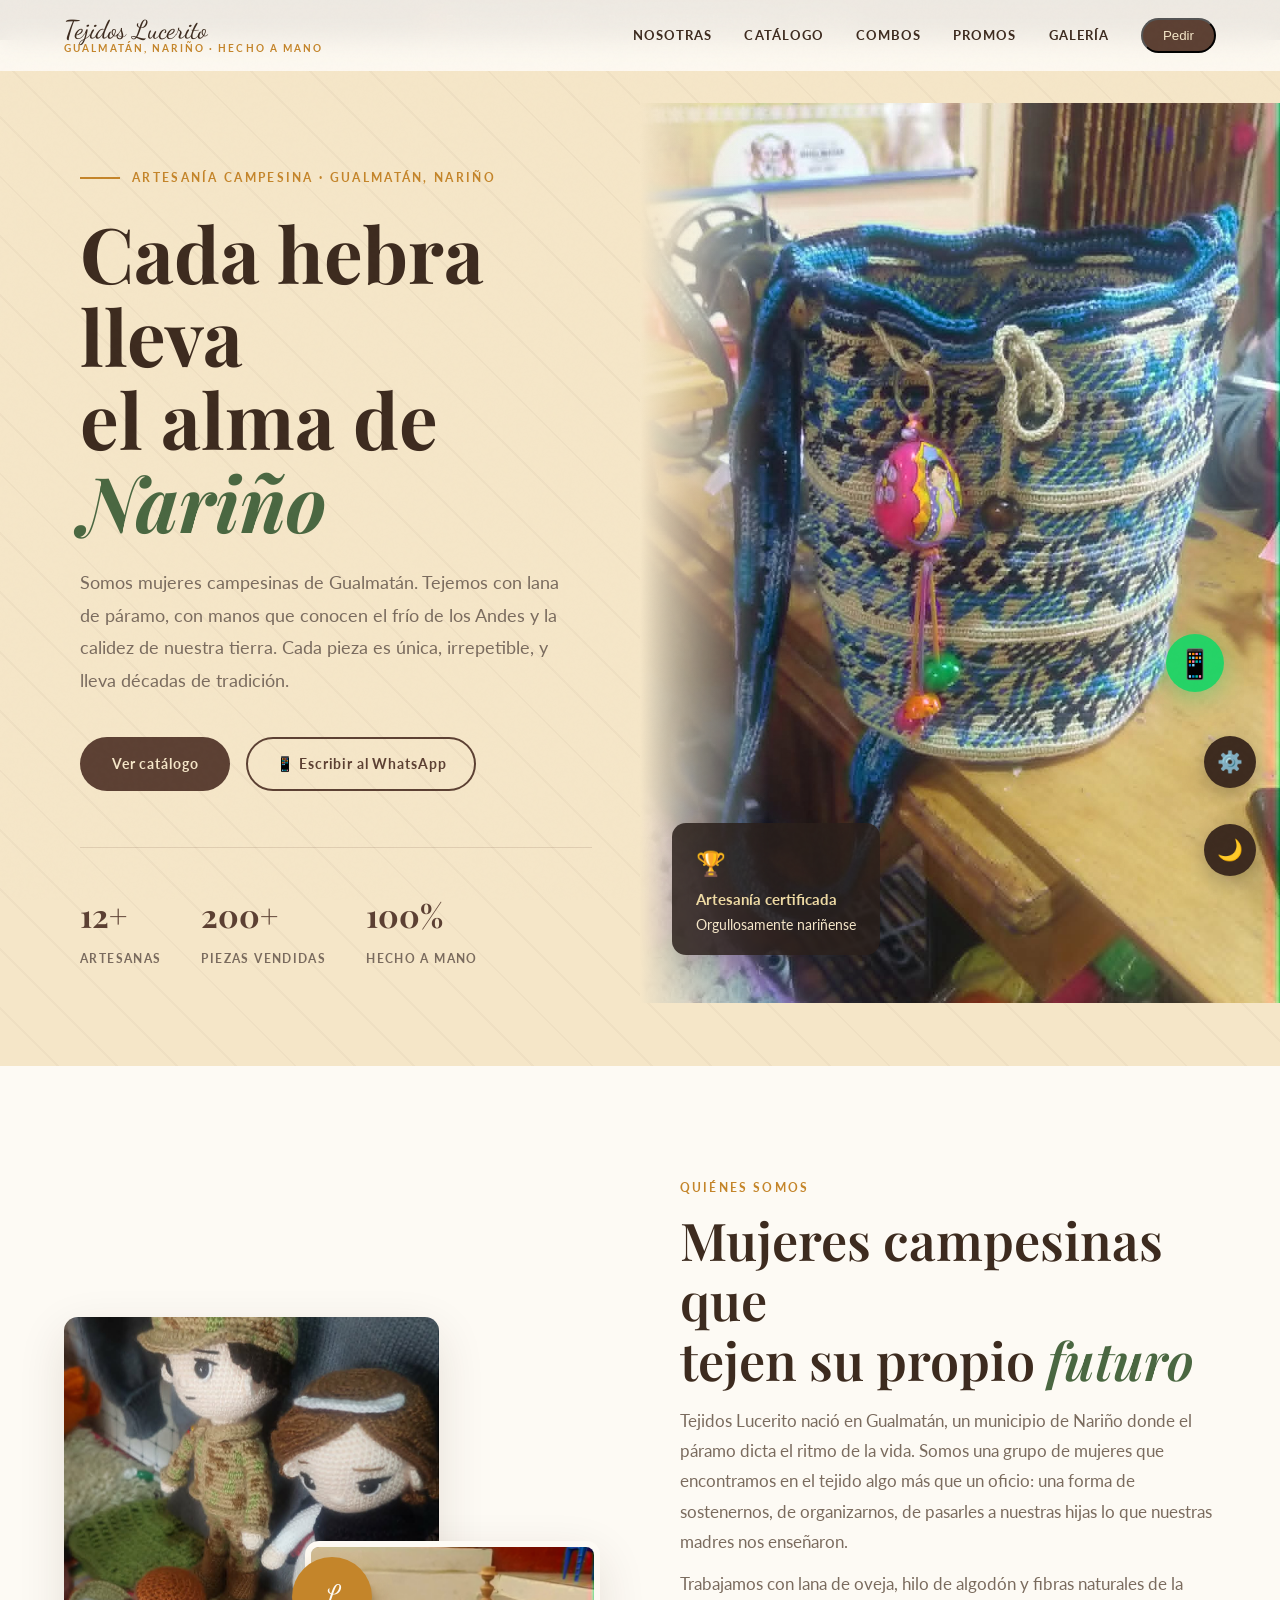
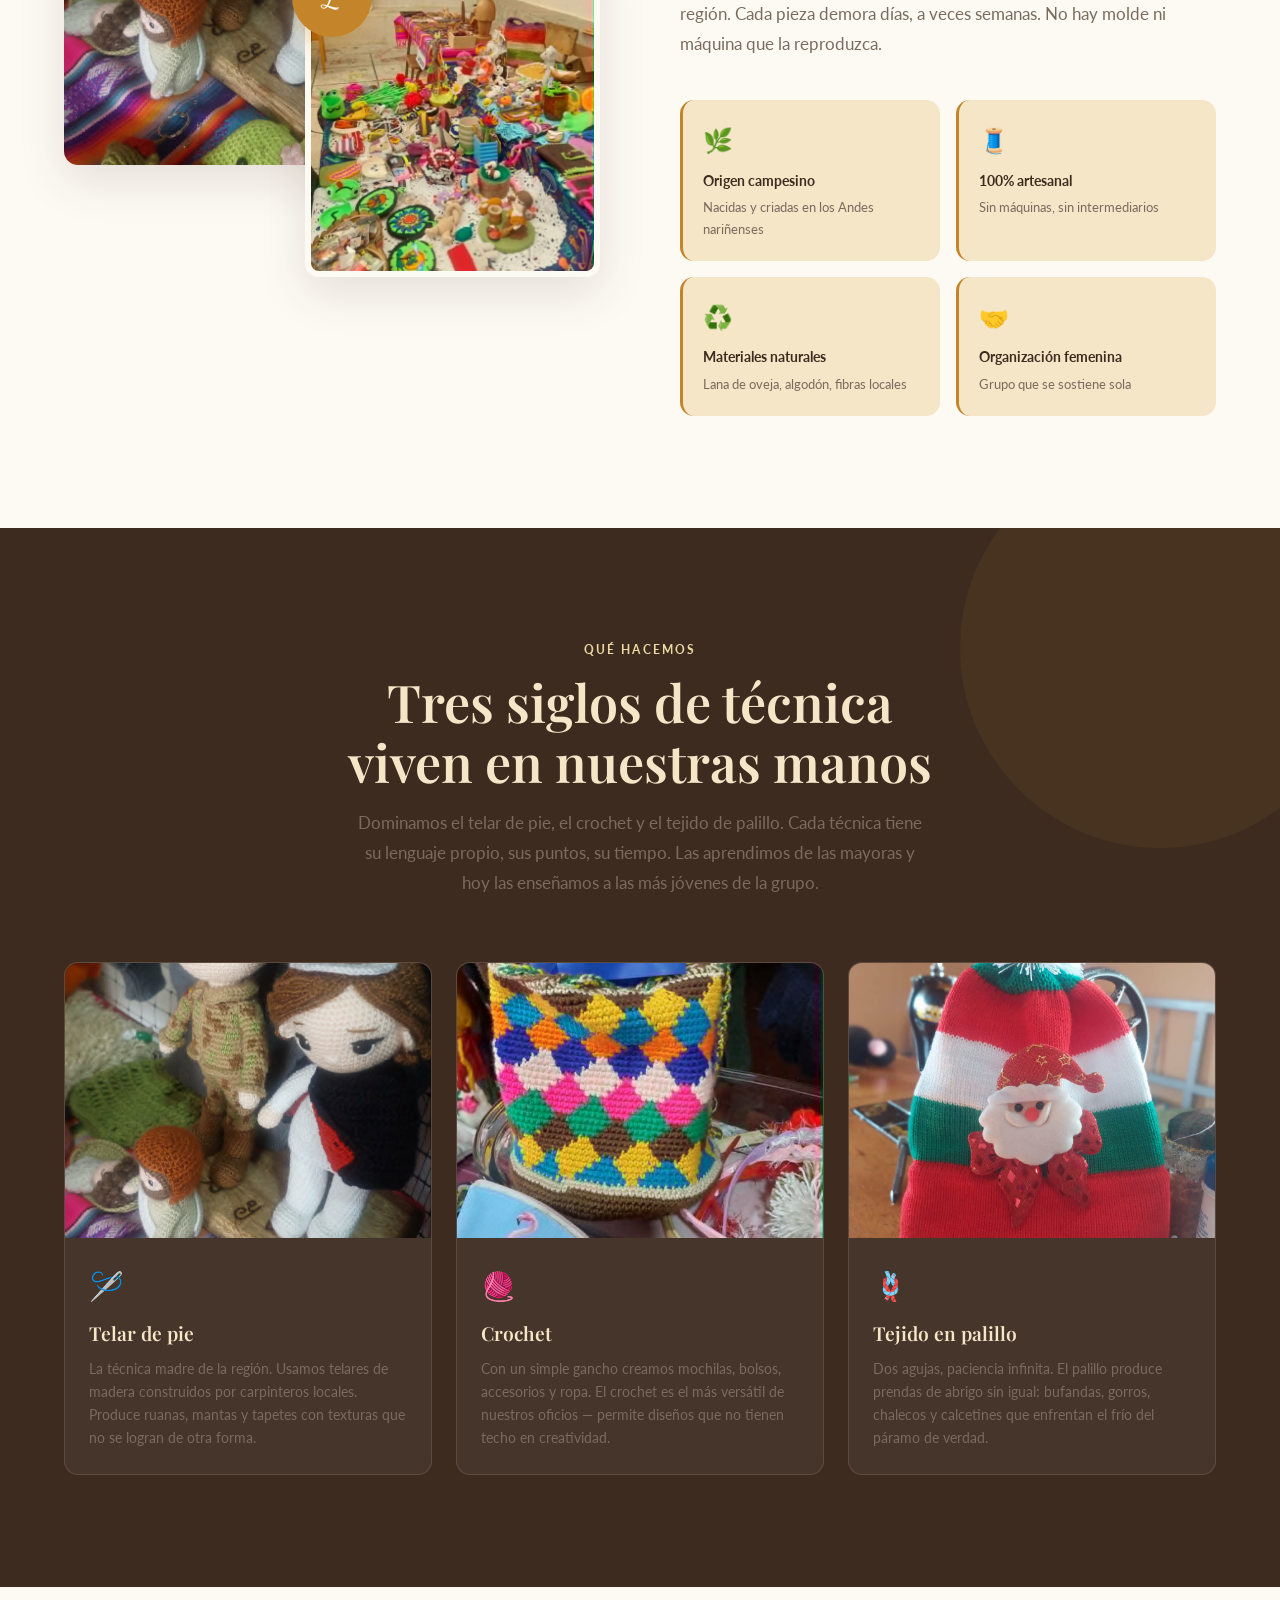
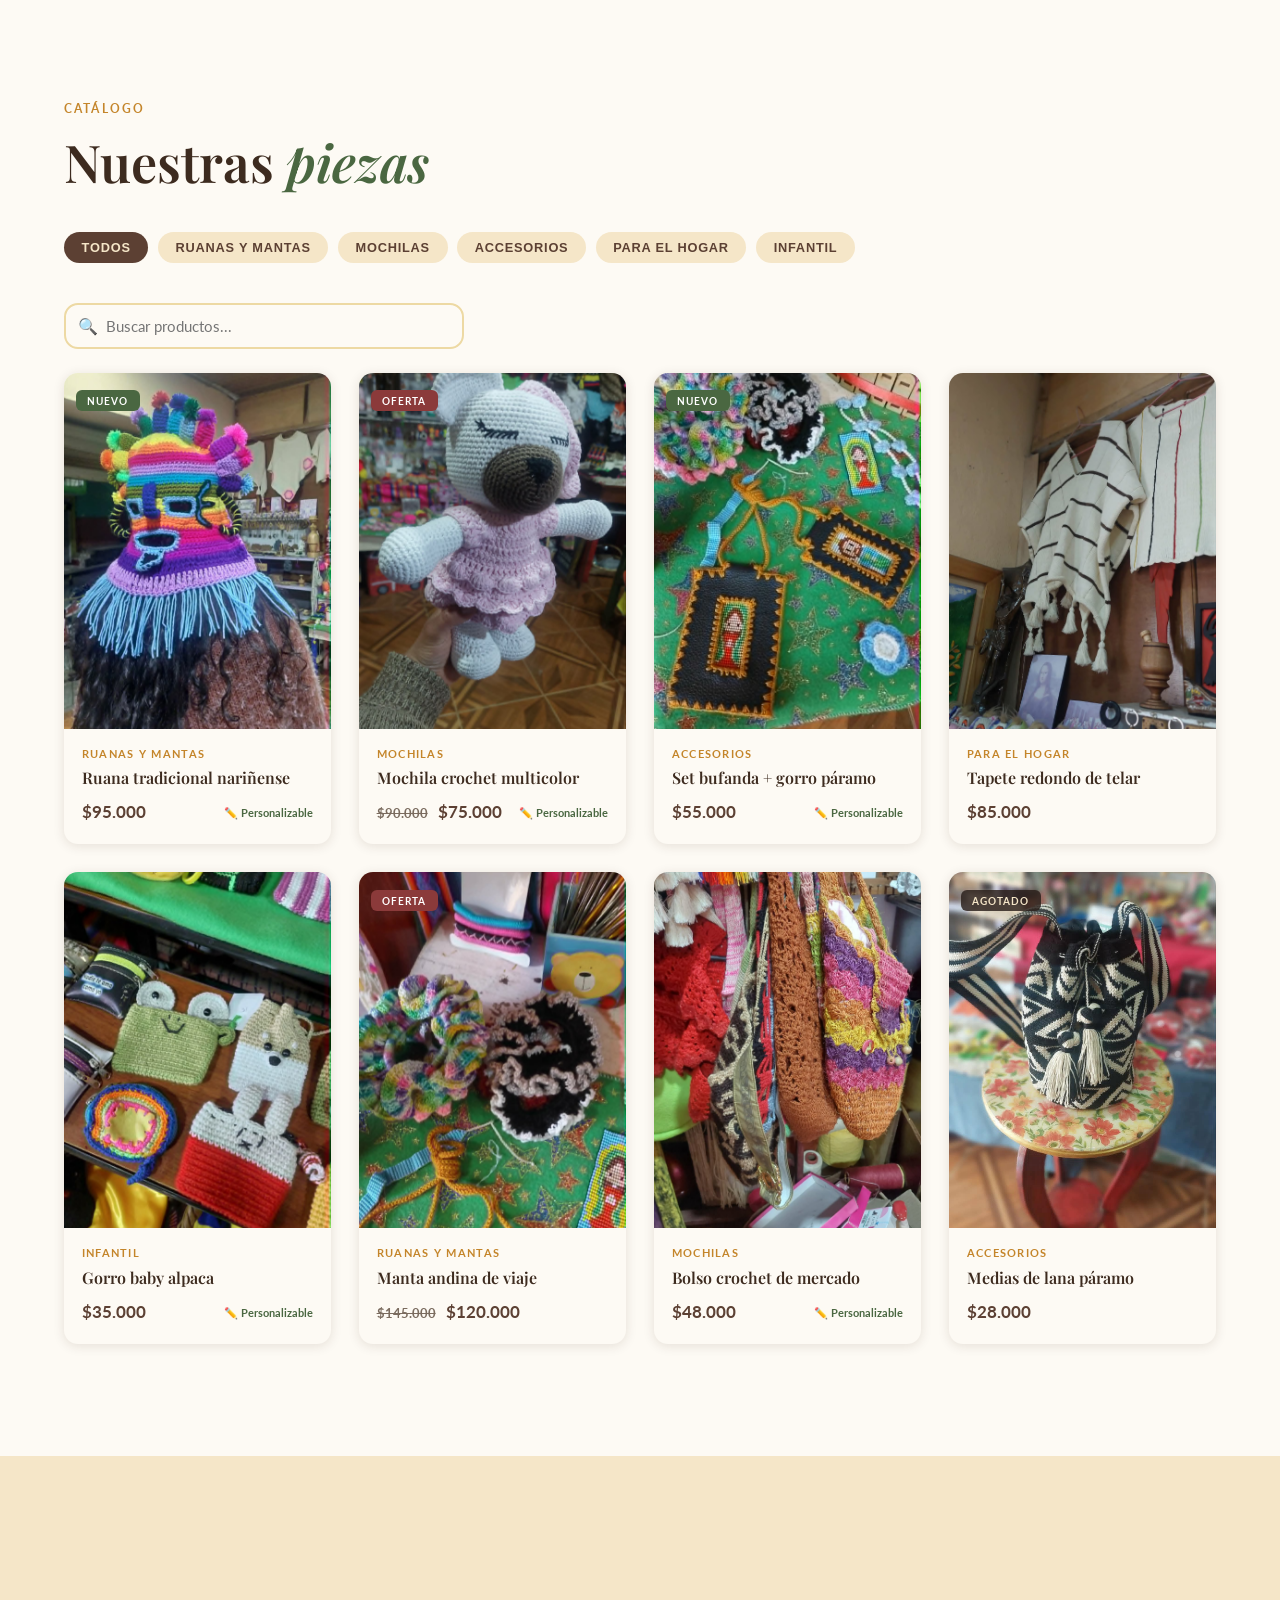
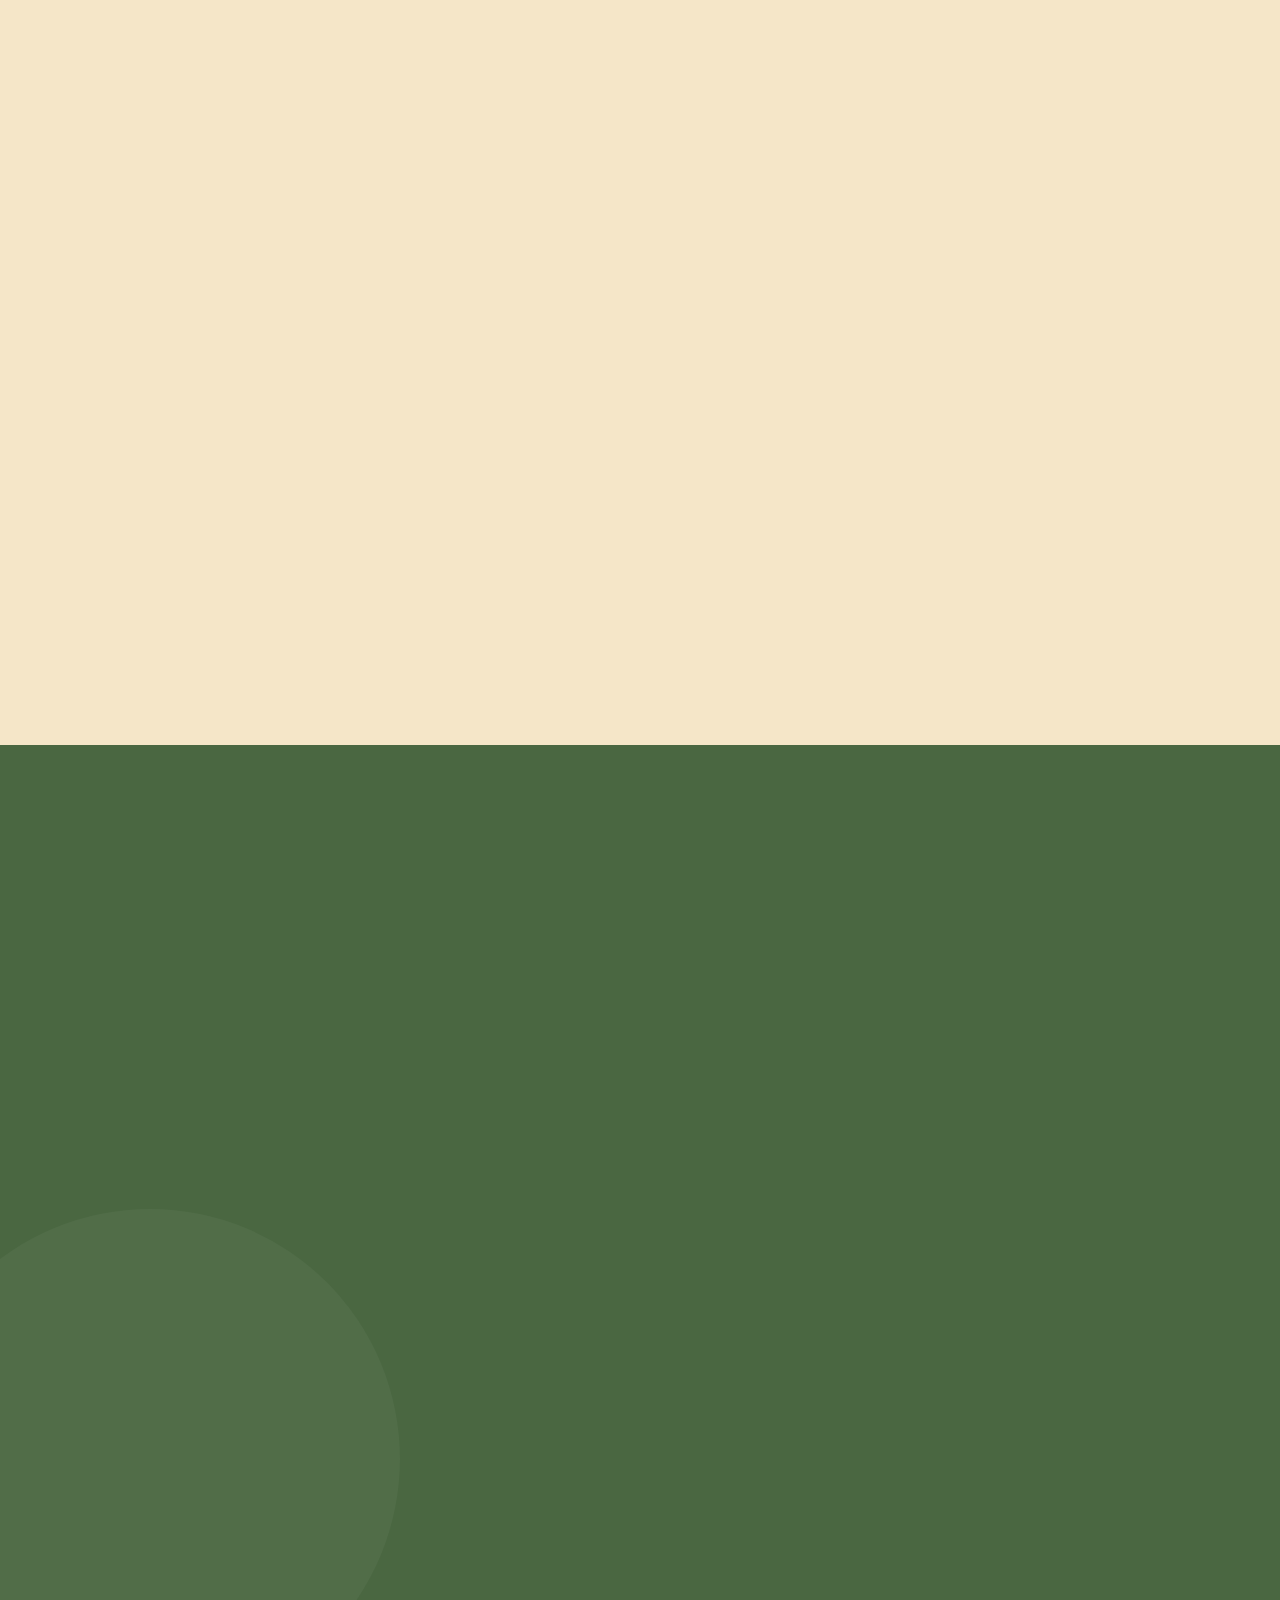
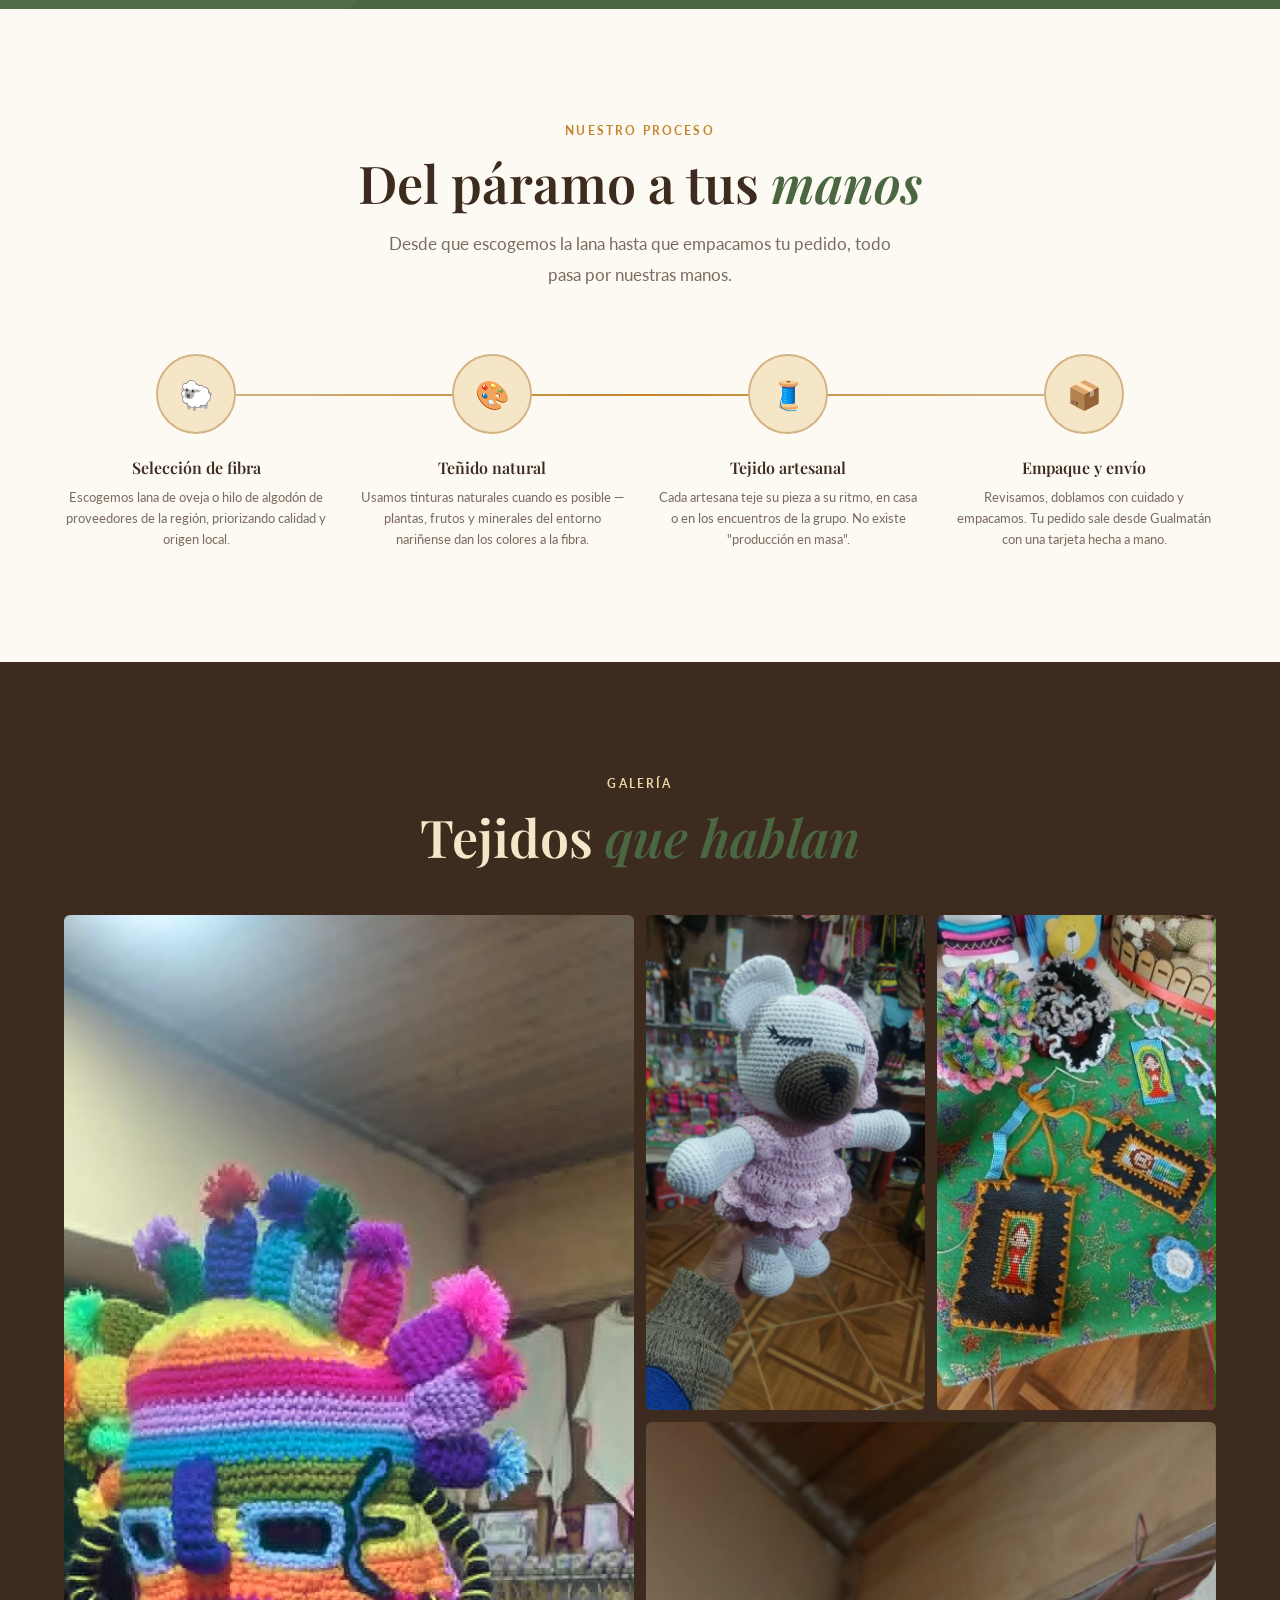
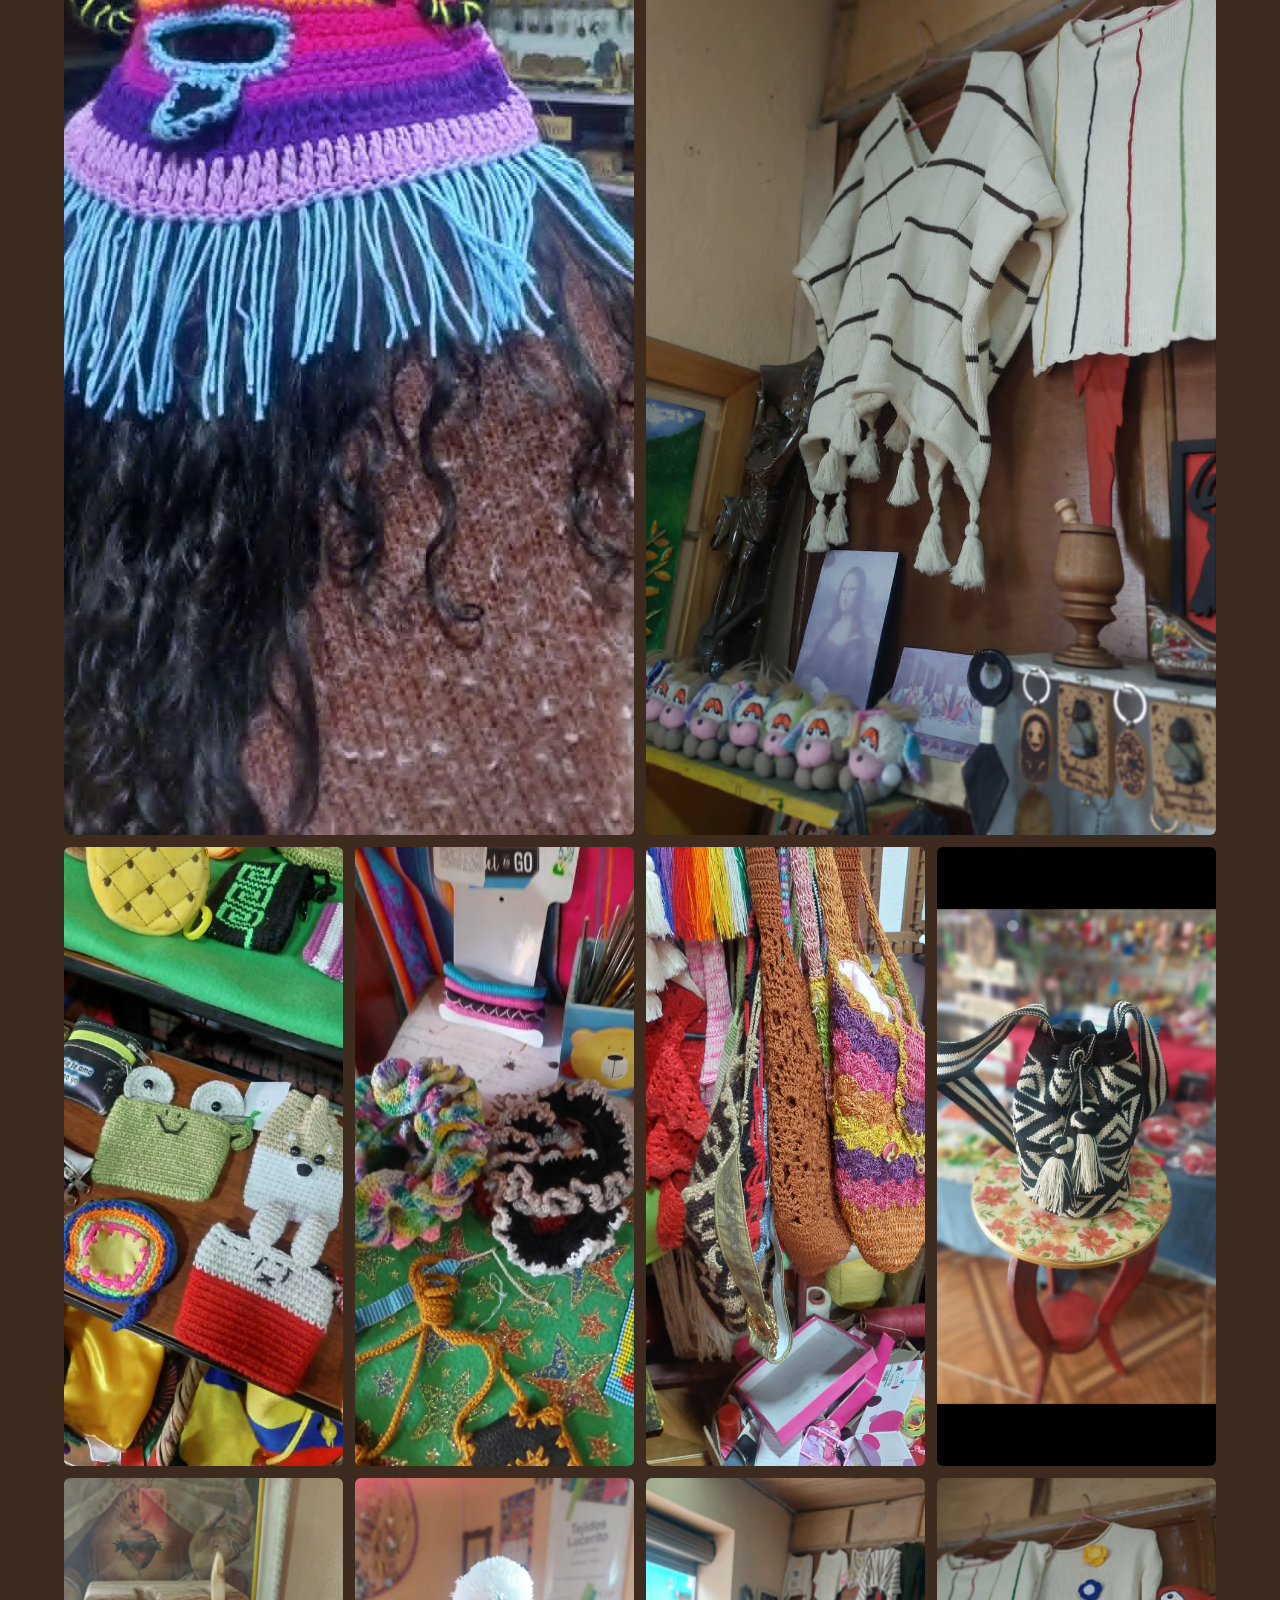
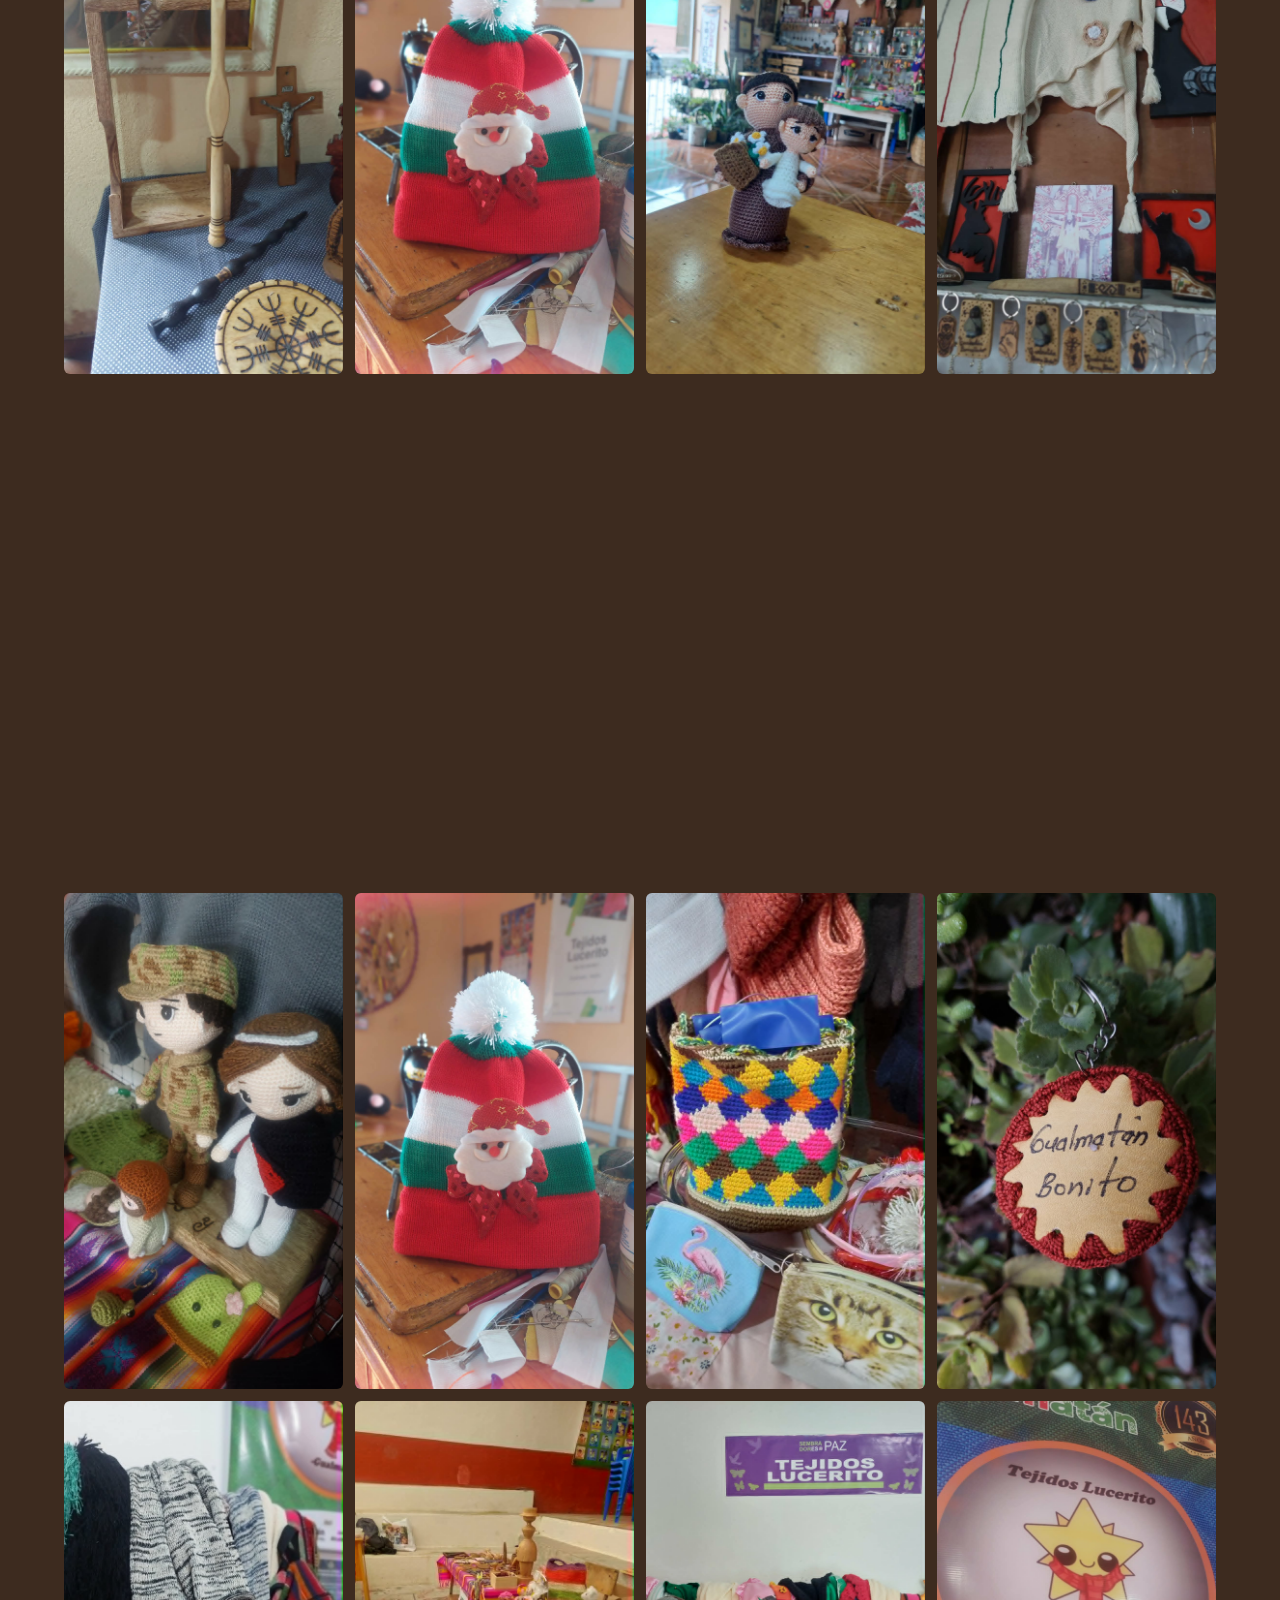
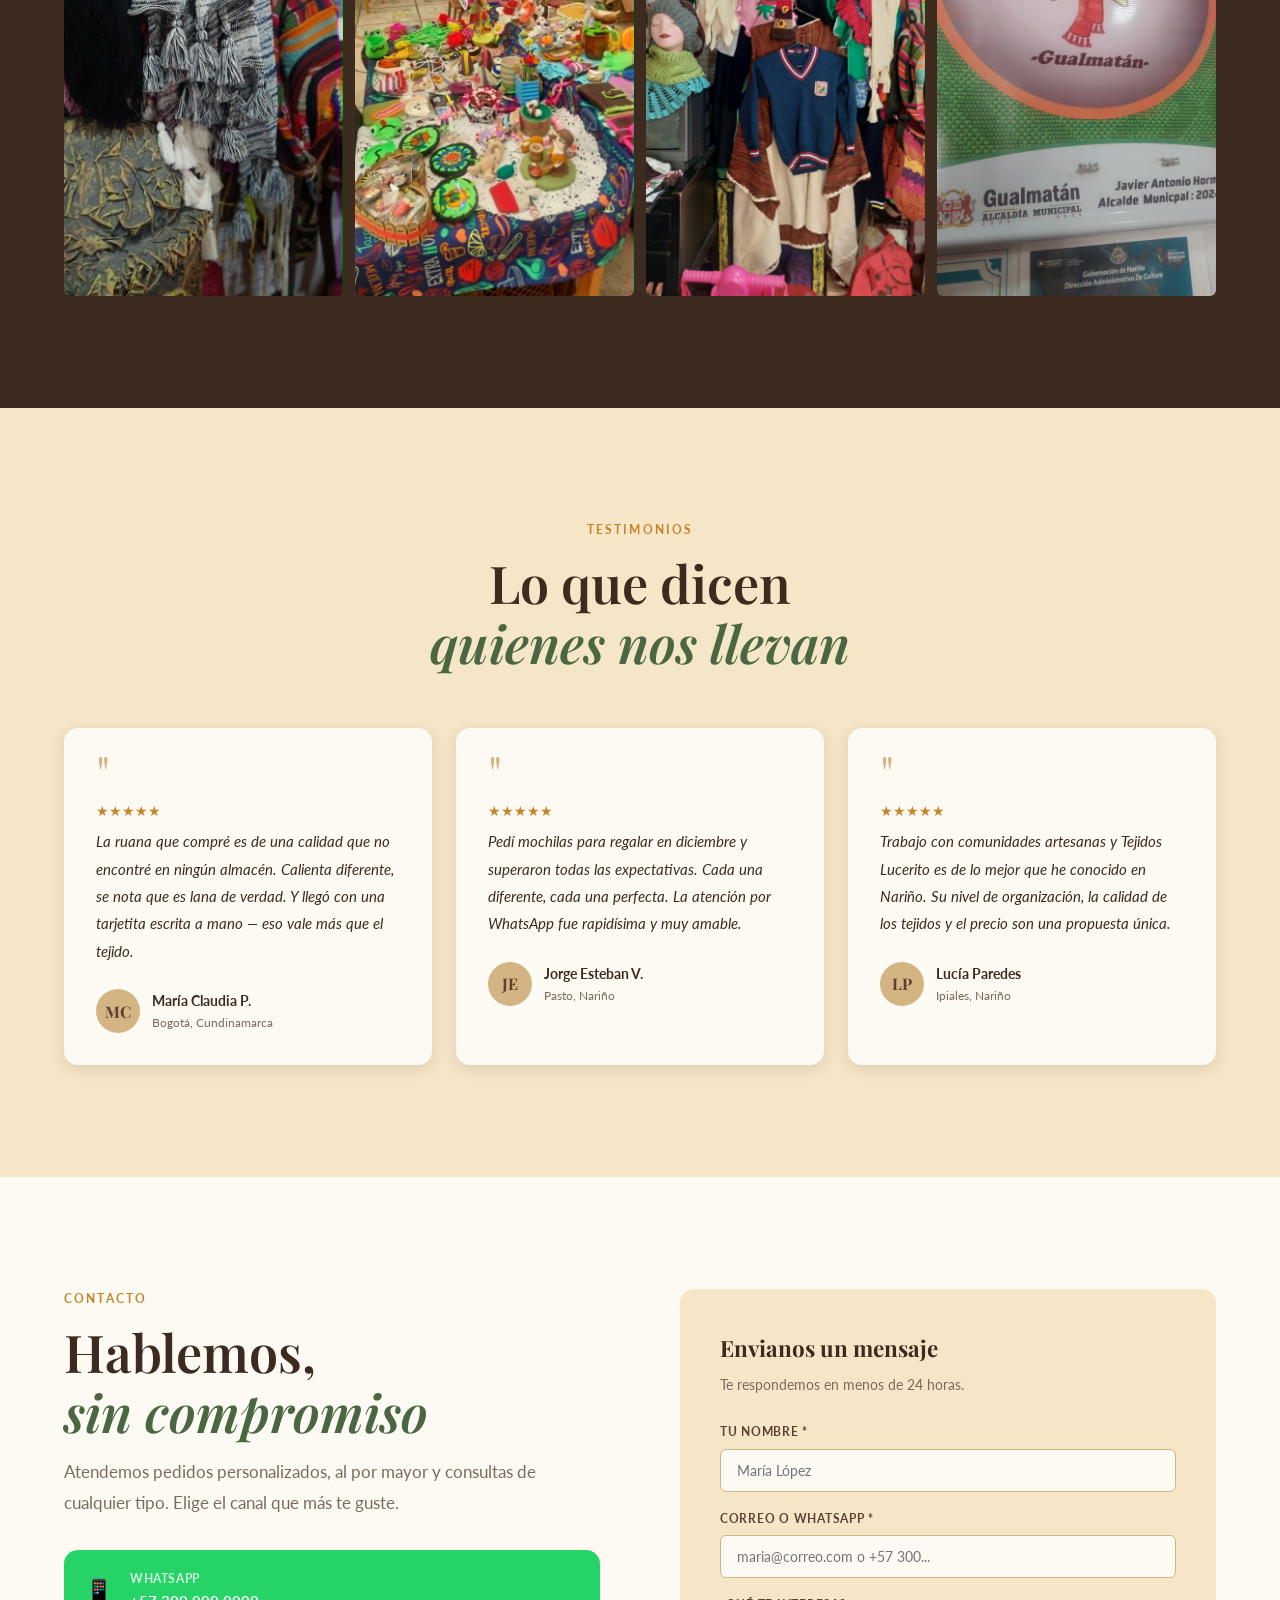
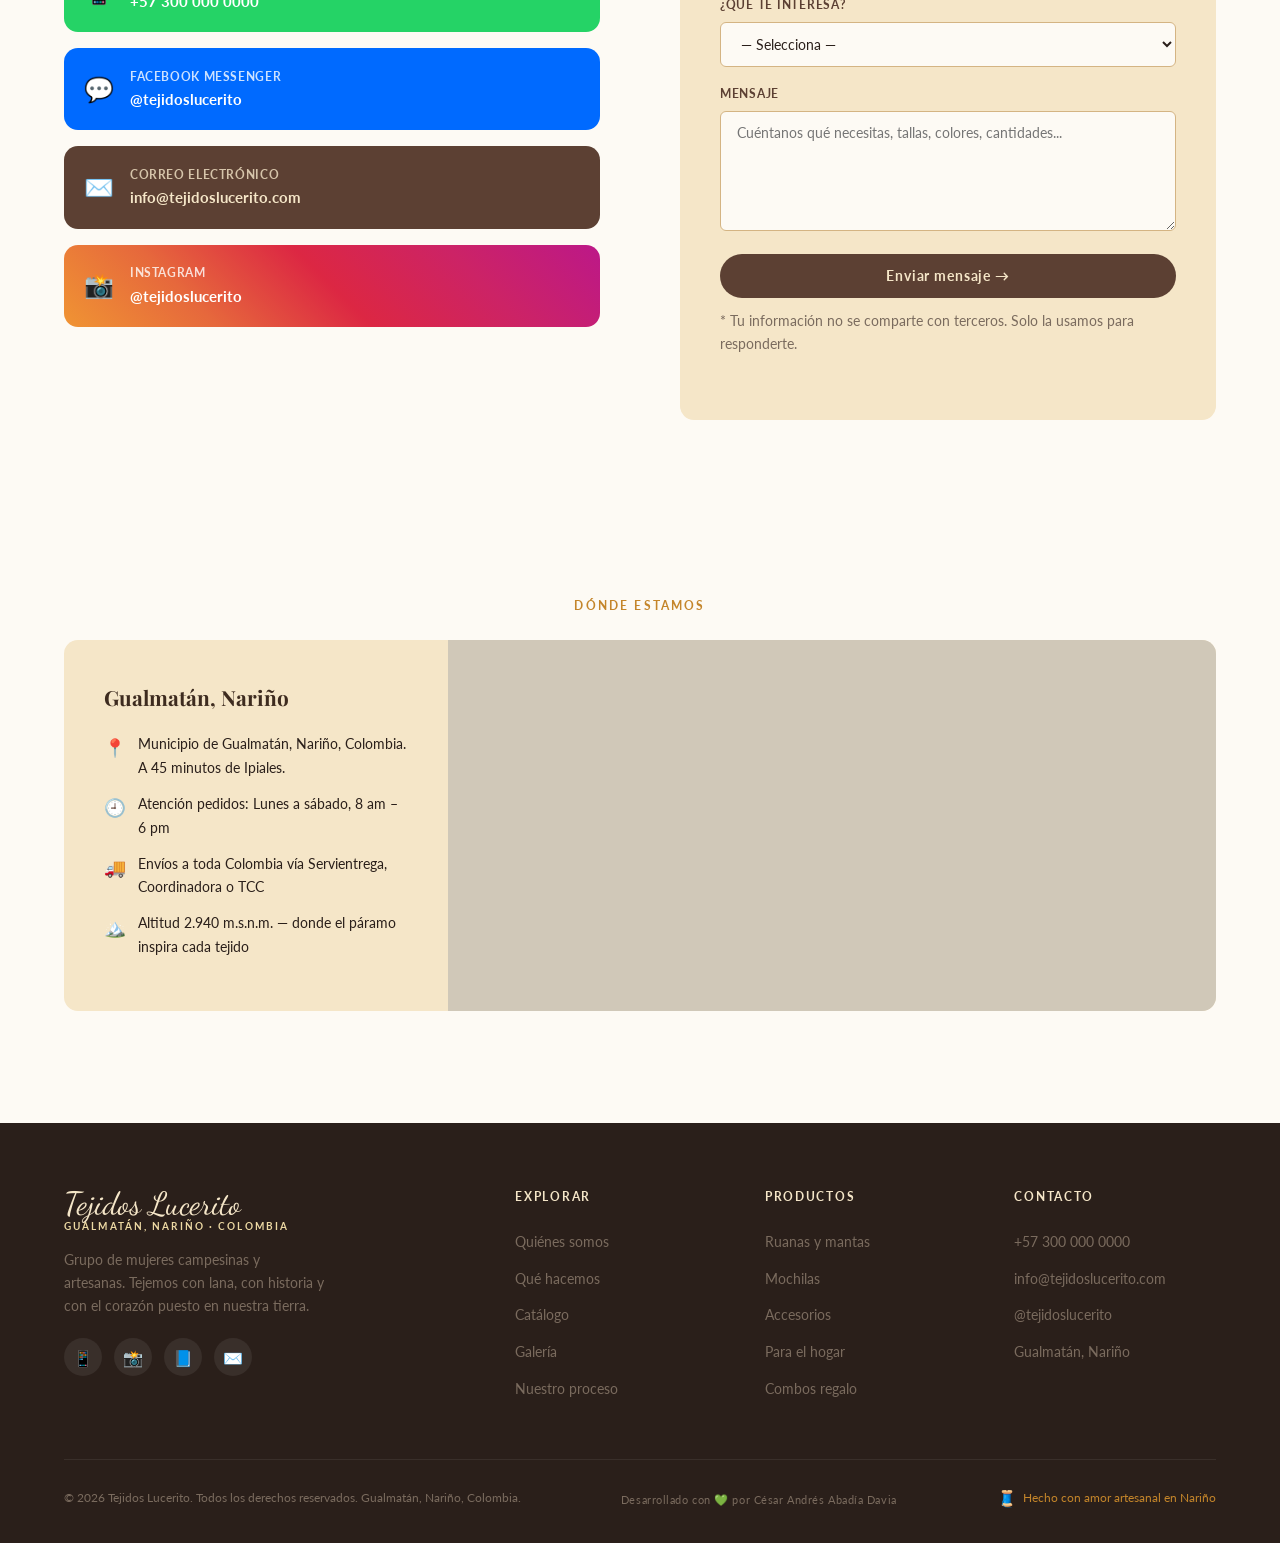
==== commit a82fca18: "Fix: Rutas relativas para GitHub Pages" ====
--- a/index.html
+++ b/index.html
@@ -17,10 +17,10 @@
 <meta name="twitter:description" content="Tejidos artesanales de mujeres campesinas de Gualmatán, Nariño, Colombia.">
 <link rel="canonical" href="https://tejidoslucerito.onrender.com">
 <title>Tejidos Lucerito – Artesanía de Corazón | Gualmatán, Nariño</title>
-<link rel="icon" type="image/svg+xml" href="/favicon.svg">
-<link rel="preload" href="/assets/css/styles.css" as="style">
-<link rel="preload" href="/assets/js/main.js" as="script">
-<link rel="preload" href="/images/h0duS-PT.jpeg" as="image">
+<link rel="icon" type="image/svg+xml" href="favicon.svg">
+<link rel="preload" href="assets/css/styles.css" as="style">
+<link rel="preload" href="assets/js/main.js" as="script">
+<link rel="preload" href="images/h0duS-PT.jpeg" as="image">
 <meta name="theme-color" content="#5C4033">
 
 <!-- Structured Data / Schema.org -->
@@ -65,8 +65,8 @@
 <link rel="preconnect" href="https://fonts.googleapis.com">
 <link rel="preconnect" href="https://fonts.gstatic.com" crossorigin>
 <link href="https://fonts.googleapis.com/css2?family=Playfair+Display:ital,wght@0,400;0,600;0,700;1,400;1,600&family=Lato:wght@300;400;700&family=Dancing+Script:wght@600&display=swap" rel="stylesheet">
-<link rel="stylesheet" href="/assets/css/styles.css">
-<link rel="preload" href="/assets/js/main.js" as="script">
+<link rel="stylesheet" href="assets/css/styles.css">
+    <link rel="preload" href="assets/js/main.js" as="script">
 </head>
 <body>
 <a href="#hero" class="skip-link">Saltar al contenido principal</a>
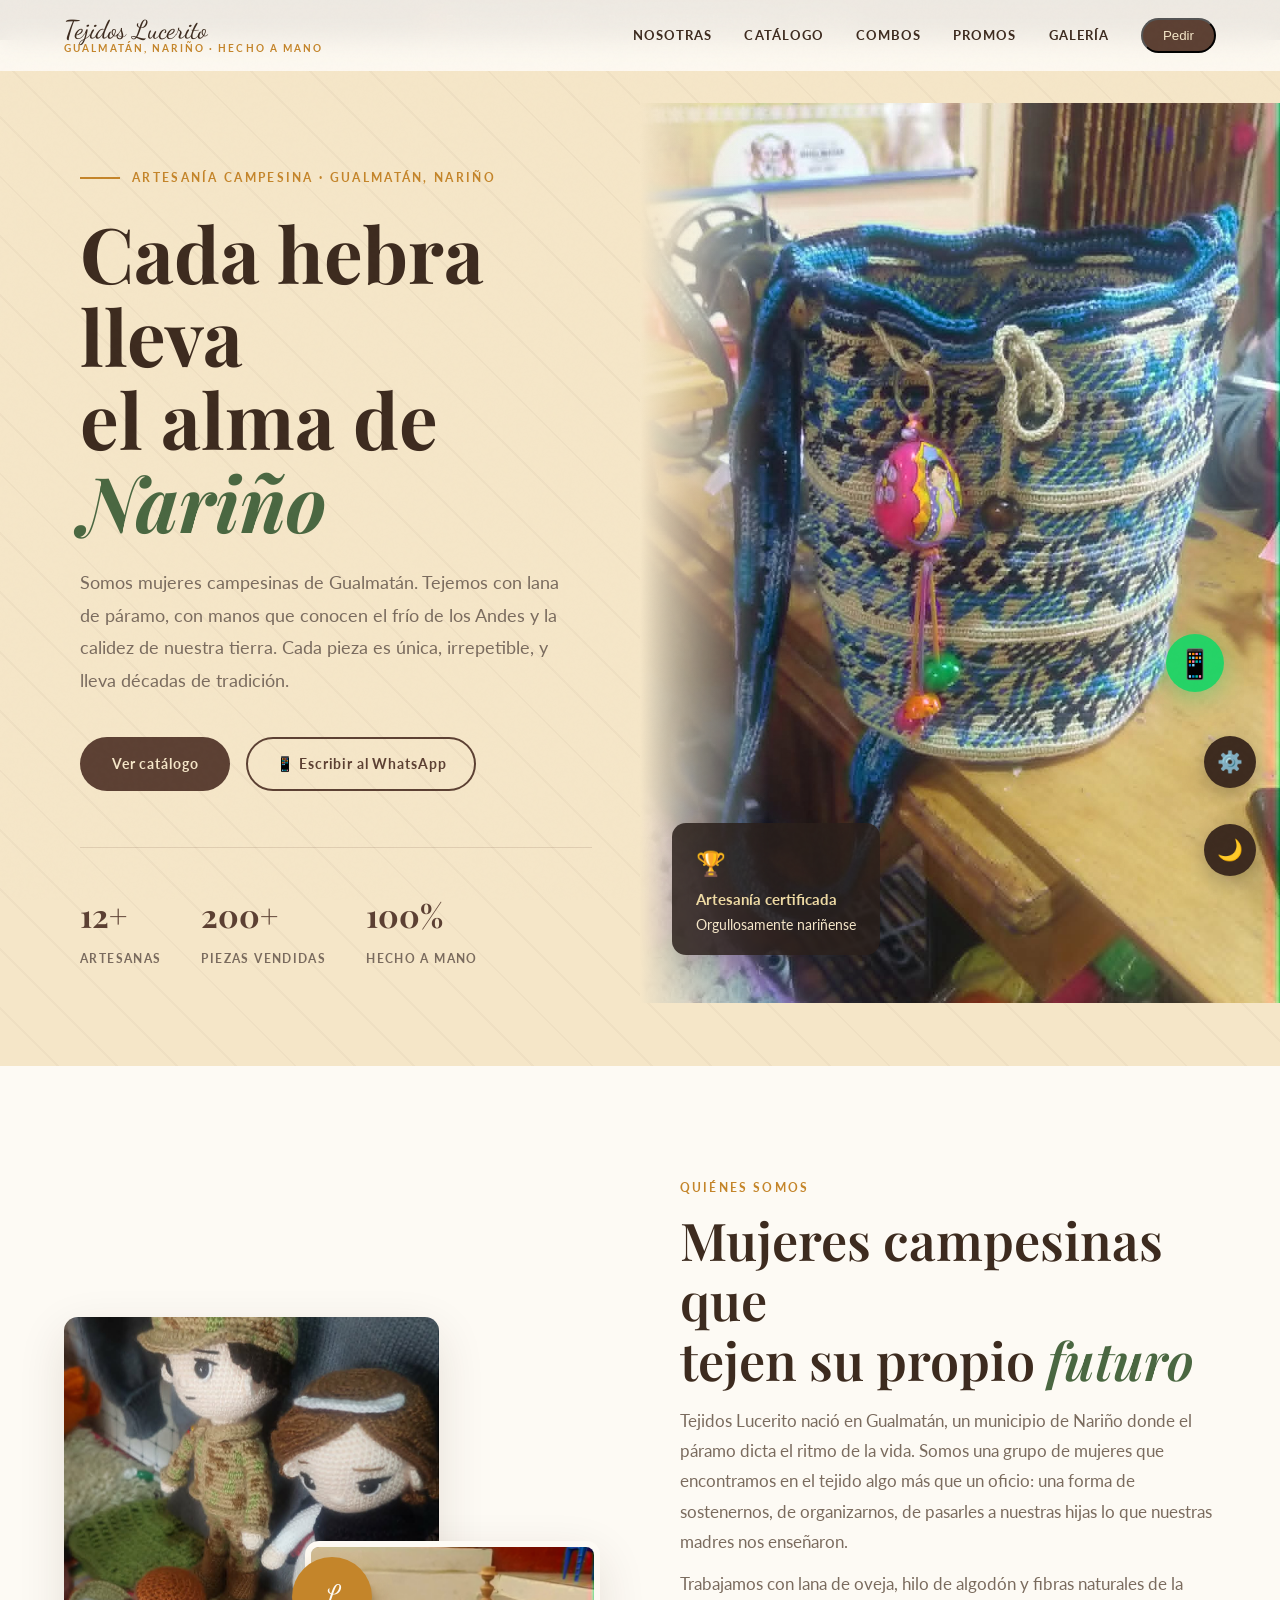
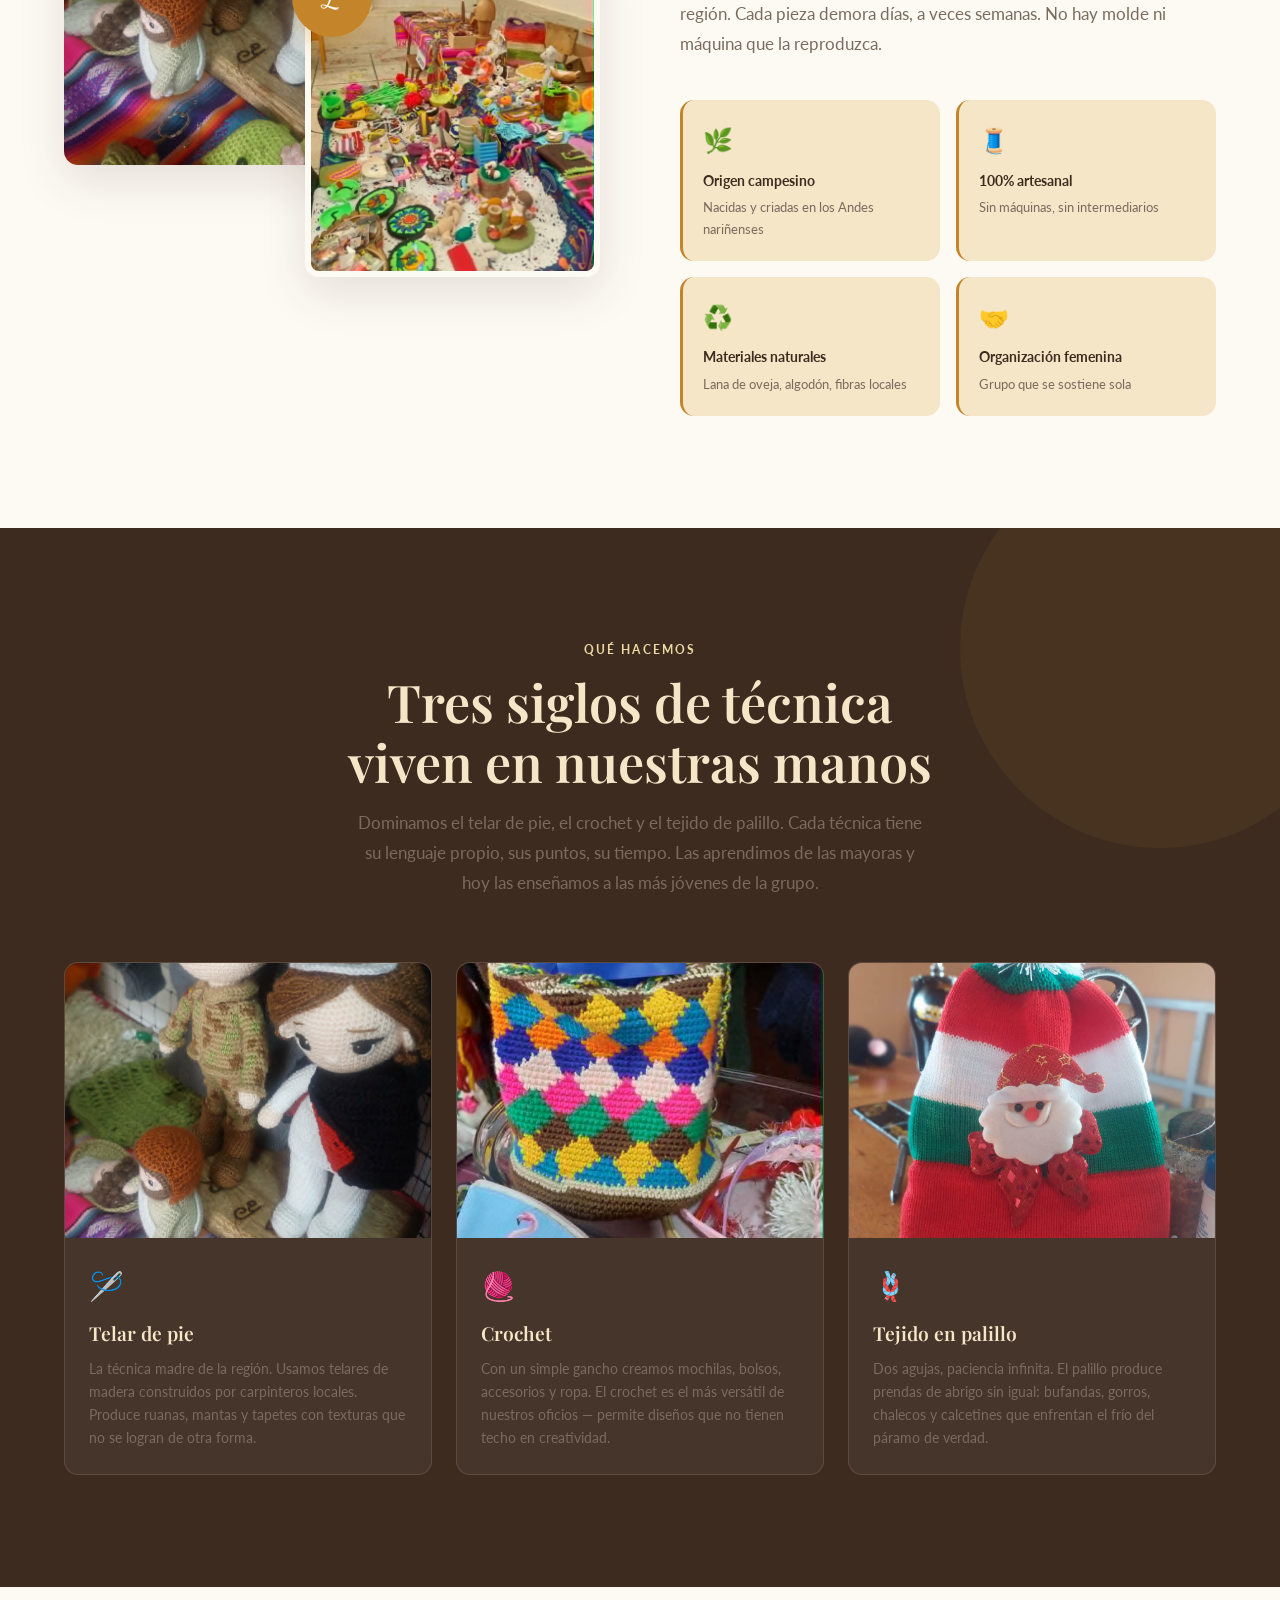
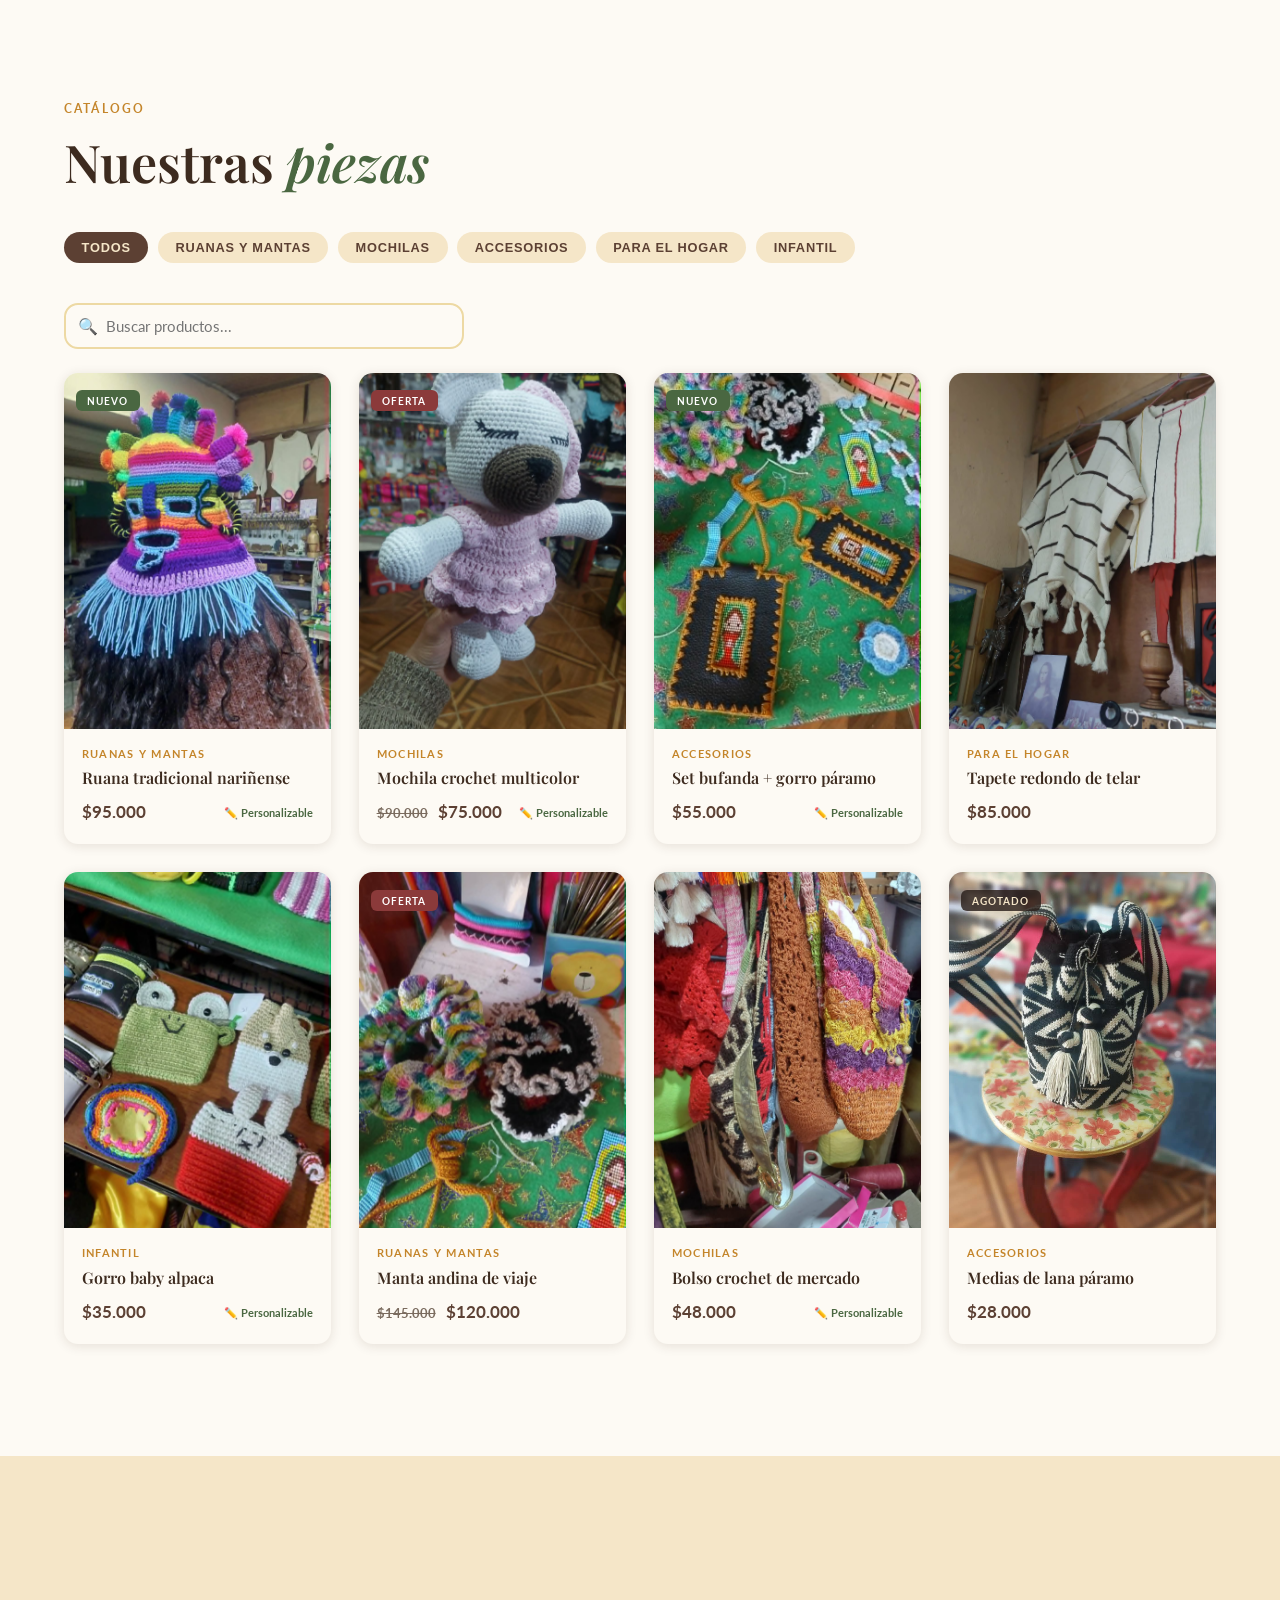
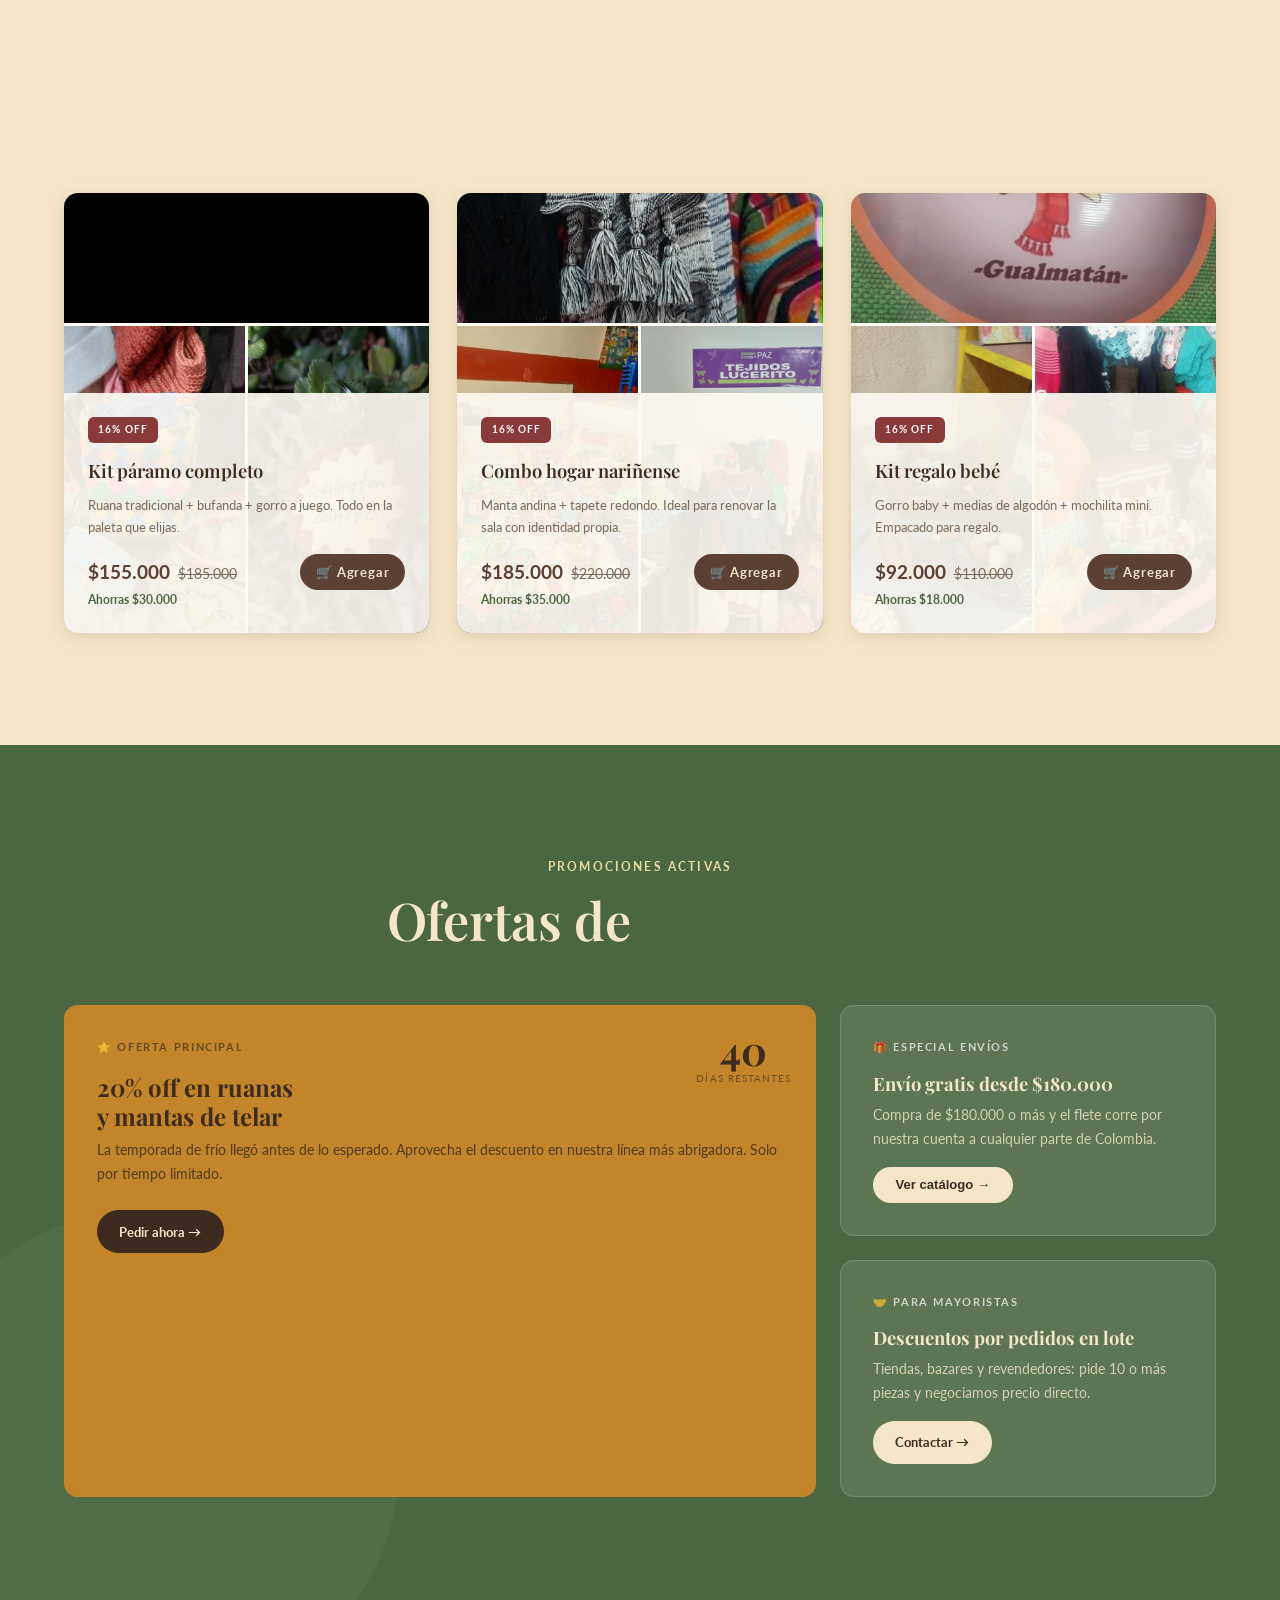
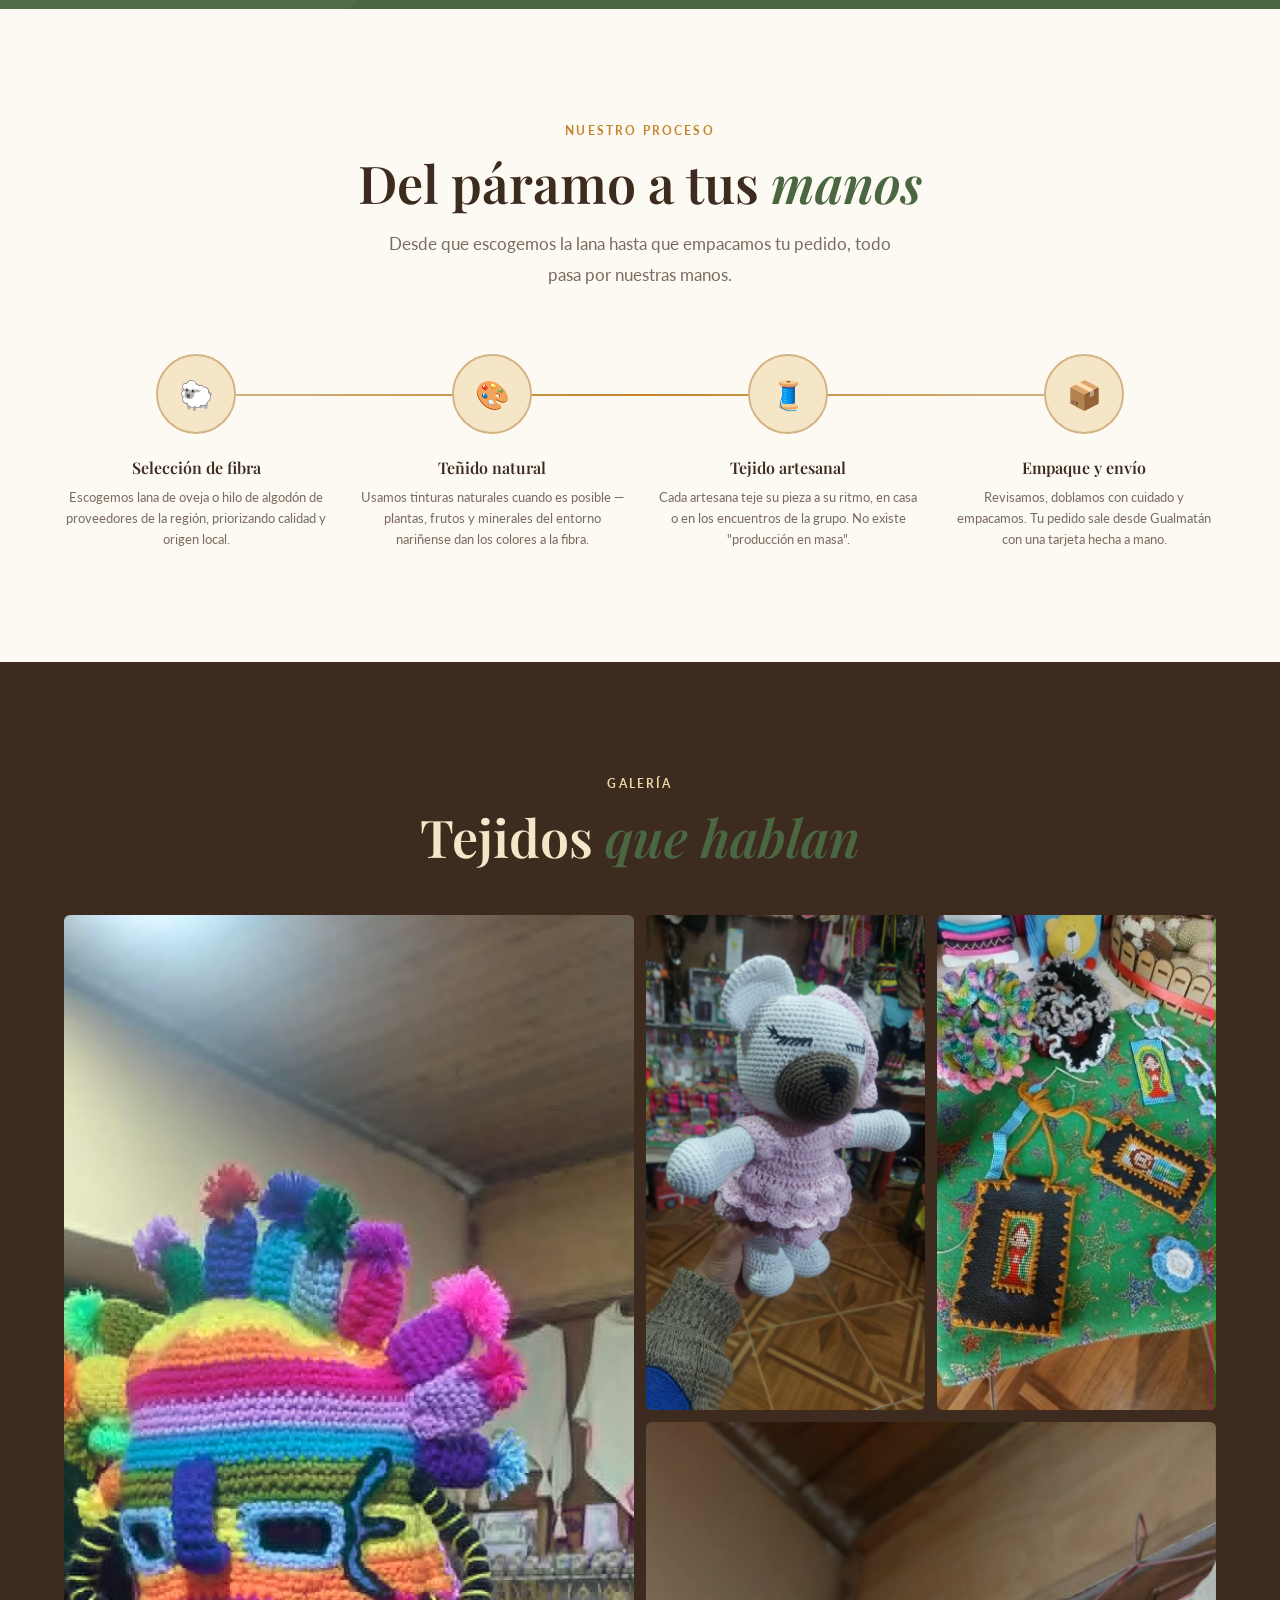
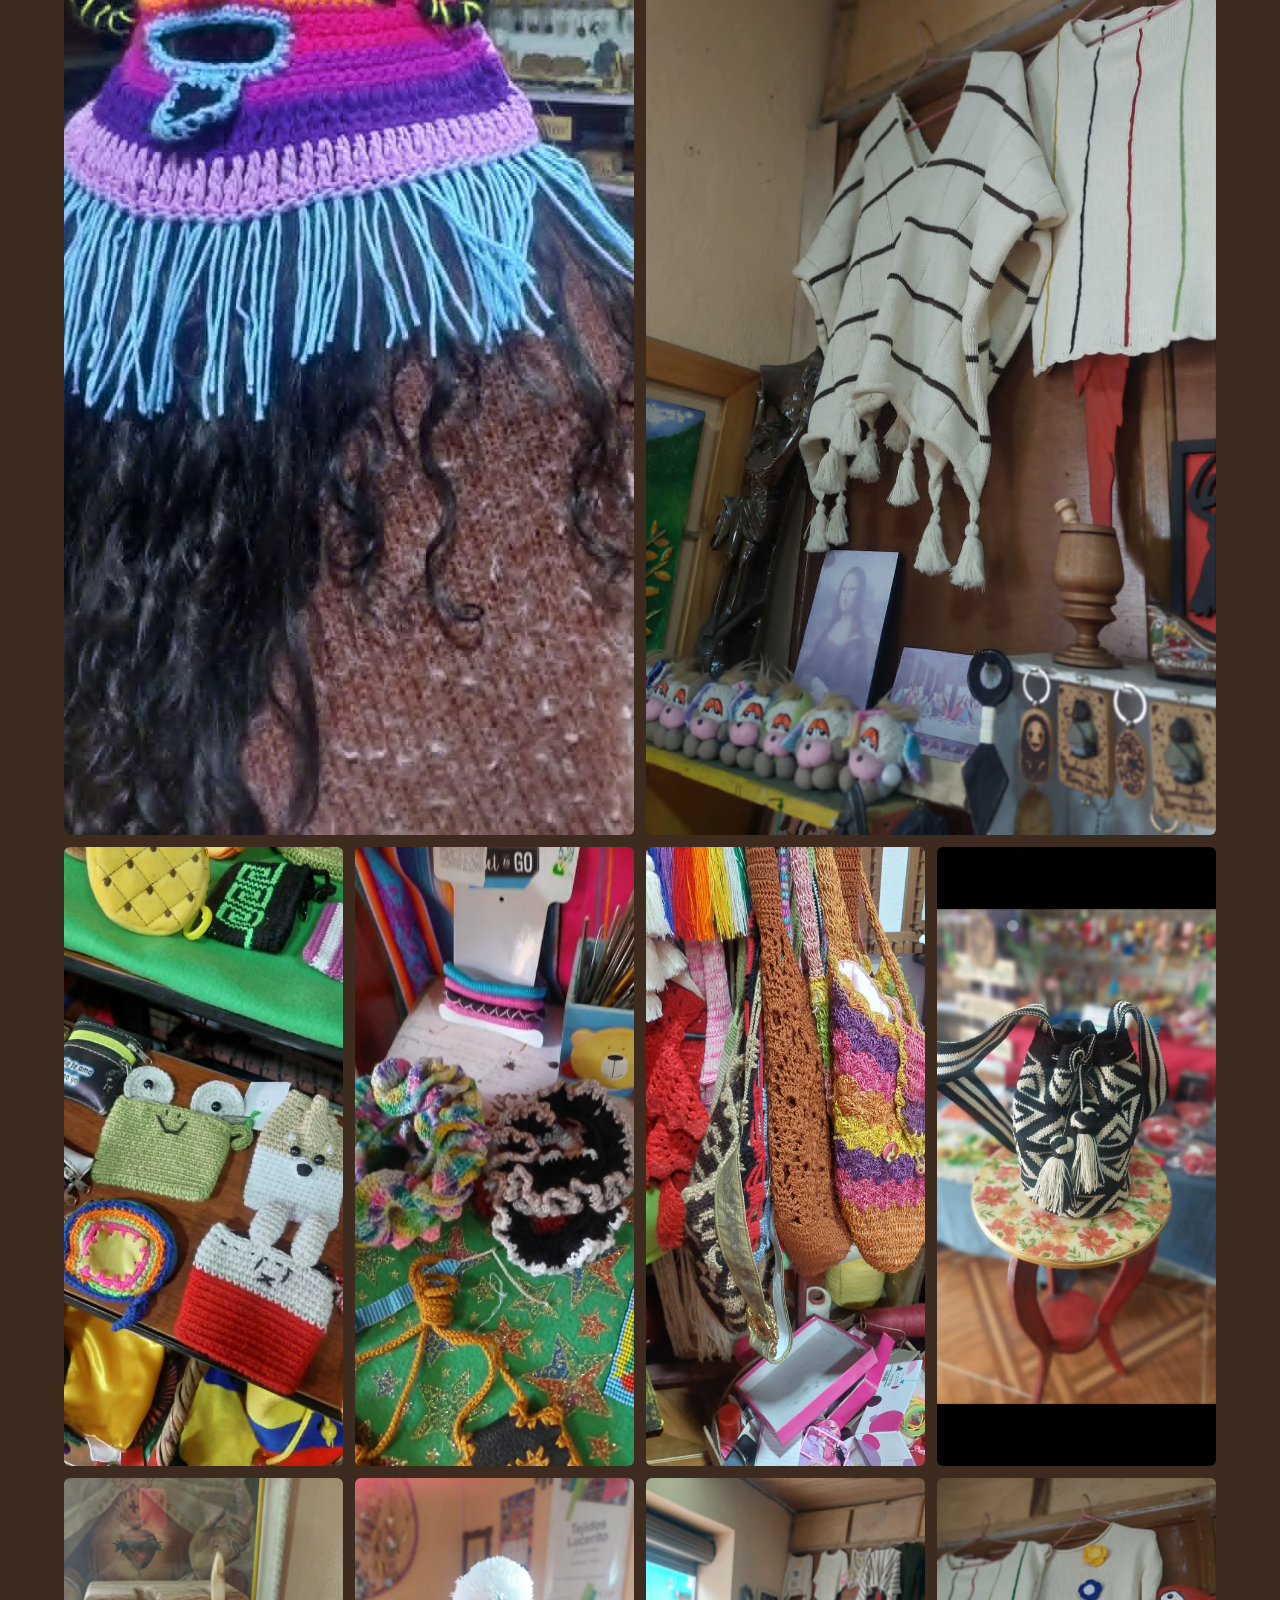
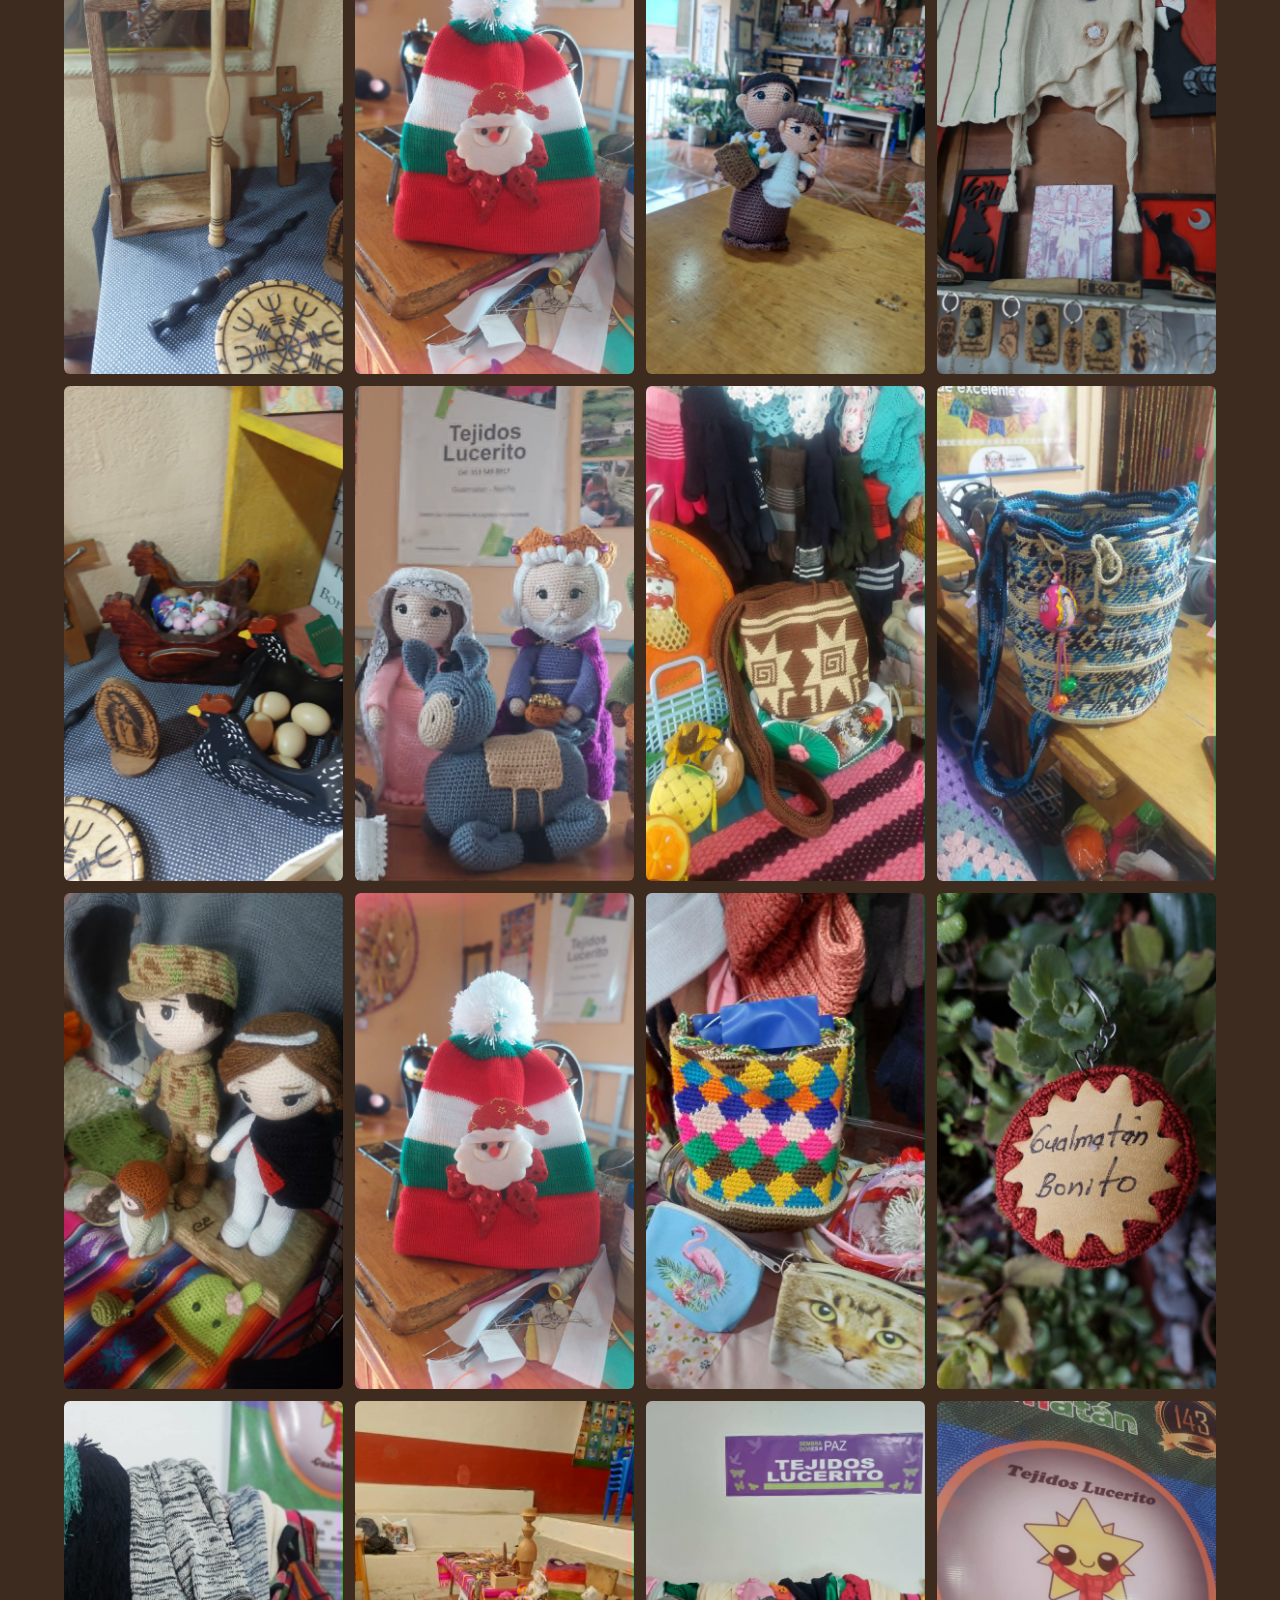
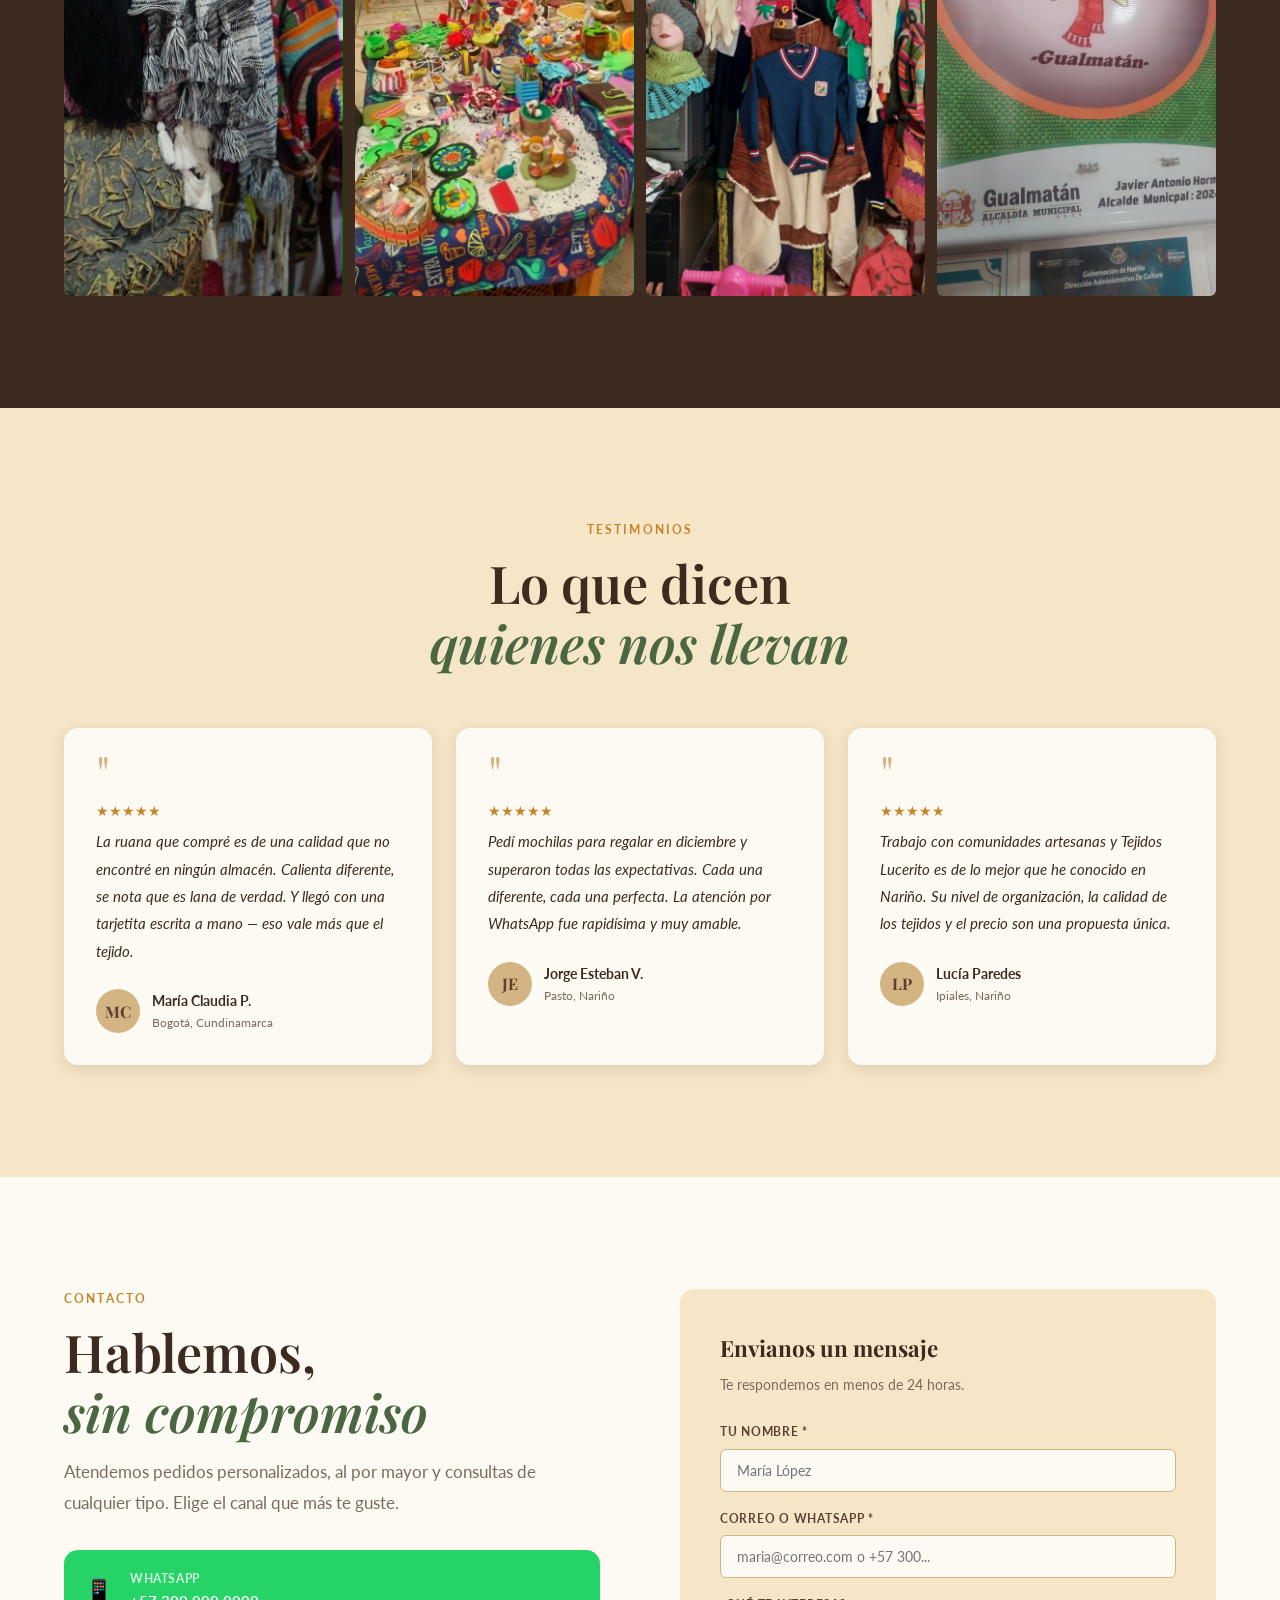
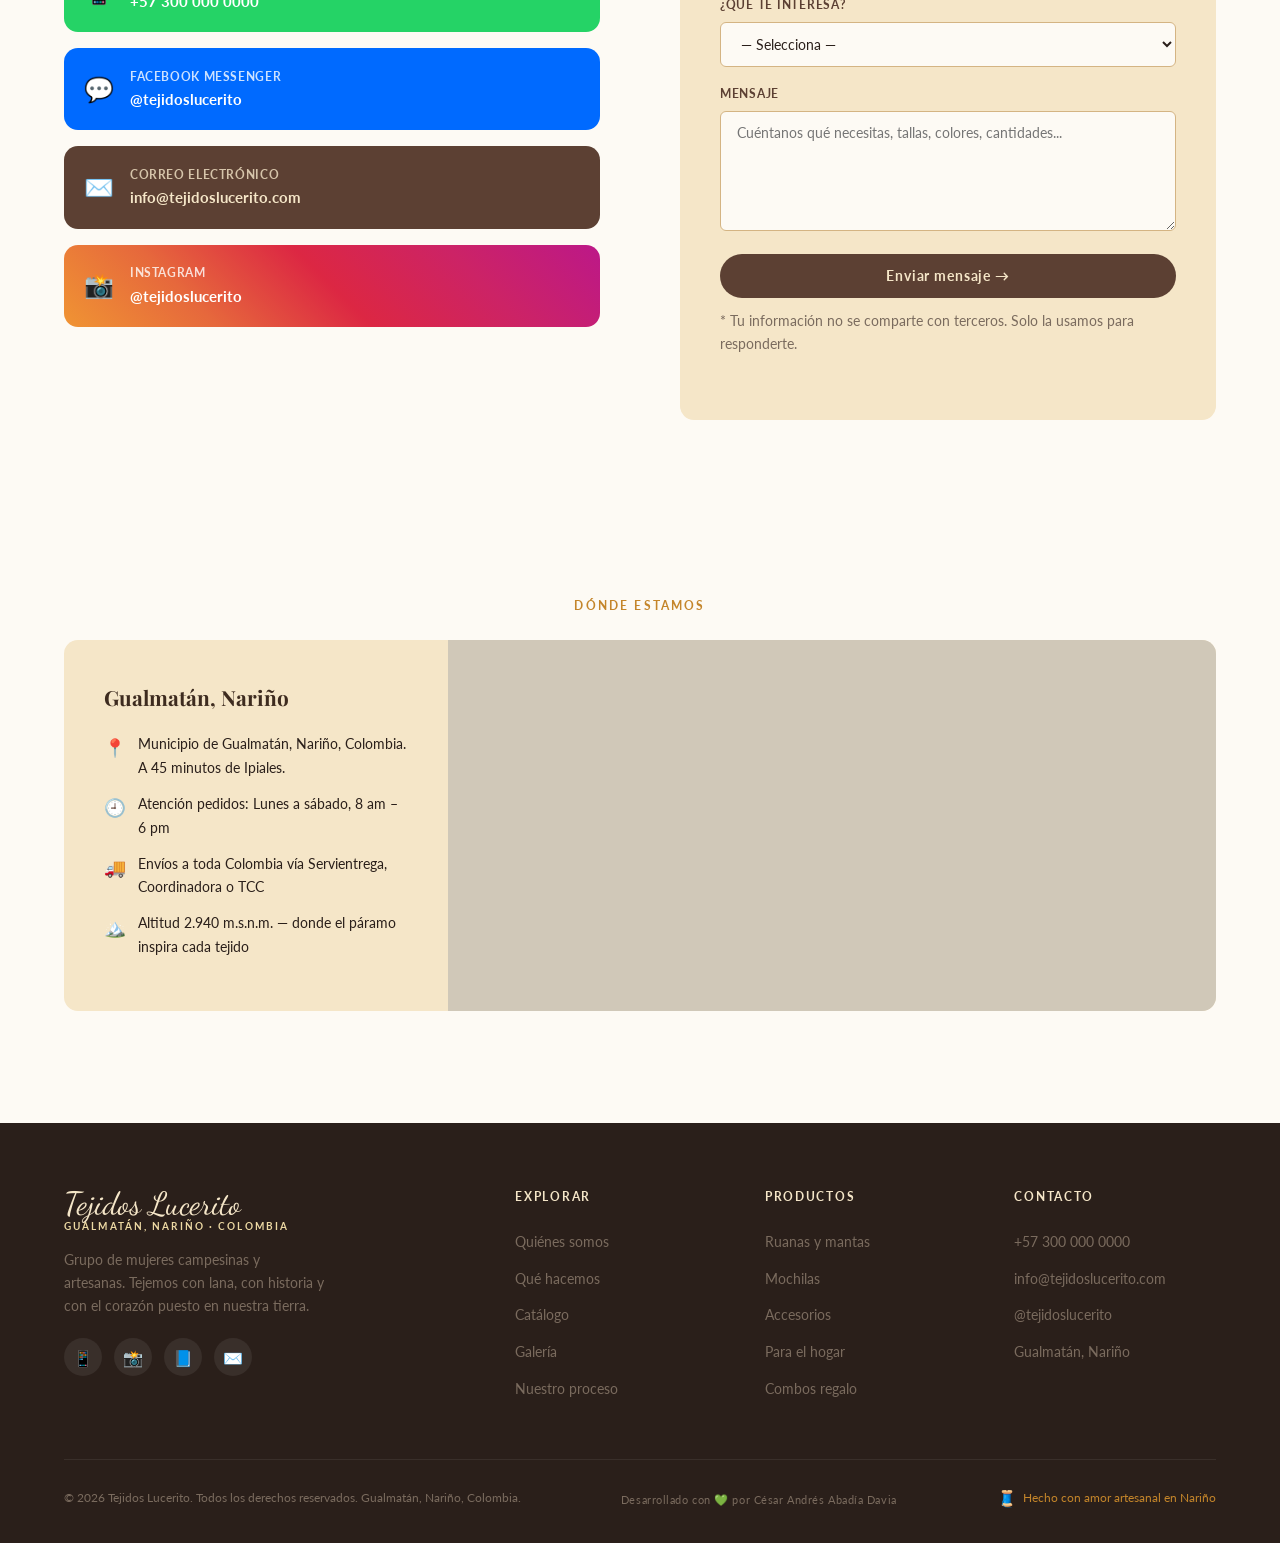
==== commit 4ce35672: "Update WhatsApp to 573135498917" ====
--- a/index.html
+++ b/index.html
@@ -44,7 +44,7 @@
         "contactType": "ventas",
         "availableLanguage": "Spanish"
       },
-      "sameAs": ["https://wa.me/573212345678"]
+      "sameAs": ["https://wa.me/573135498917"]
     },
     {
       "@type": "LocalBusiness",
@@ -130,7 +130,7 @@
     </p>
     <div class="hero-actions">
       <a href="#catalogo" class="btn-primary">Ver catálogo</a>
-      <a href="https://wa.me/573212345678?text=Hola!%20Vi%20su%20portafolio%20y%20quisiera%20más%20información%20sobre%20sus%20tejidos." class="btn-outline" target="_blank" rel="noopener">📱 Escribir al WhatsApp</a>
+      <a href="https://wa.me/573135498917?text=Hola!%20Vi%20su%20portafolio%20y%20quisiera%20más%20información%20sobre%20sus%20tejidos." class="btn-outline" target="_blank" rel="noopener">📱 Escribir al WhatsApp</a>
     </div>
     <div class="hero-stats">
       <div class="hero-stat">
@@ -337,7 +337,7 @@
         <div class="promo-tag-top">⭐ Oferta principal</div>
         <h3 class="promo-title">20% off en ruanas<br>y mantas de telar</h3>
         <p class="promo-desc">La temporada de frío llegó antes de lo esperado. Aprovecha el descuento en nuestra línea más abrigadora. Solo por tiempo limitado.</p>
-        <a href="https://wa.me/573212345678?text=Hola!%20Quiero%20aprovechar%20el%2020%25%20off%20en%20ruanas" class="promo-cta" target="_blank" rel="noopener">Pedir ahora →</a>
+        <a href="https://wa.me/573135498917?text=Hola!%20Quiero%20aprovechar%20el%2020%25%20off%20en%20ruanas" class="promo-cta" target="_blank" rel="noopener">Pedir ahora →</a>
       </div>
       <div class="promos-side">
         <div class="promo-card reveal reveal-delay-1">
@@ -350,7 +350,7 @@
           <div class="promo-tag-top">🤝 Para mayoristas</div>
           <h3 class="promo-title" style="font-size:1.15rem;">Descuentos por pedidos en lote</h3>
           <p class="promo-desc" style="margin-bottom:1rem;">Tiendas, bazares y revendedores: pide 10 o más piezas y negociamos precio directo.</p>
-          <a href="https://wa.me/573212345678?text=Hola!%20Me%20interesa%20un%20pedido%20mayorista" class="promo-cta" target="_blank" rel="noopener">Contactar →</a>
+          <a href="https://wa.me/573135498917?text=Hola!%20Me%20interesa%20un%20pedido%20mayorista" class="promo-cta" target="_blank" rel="noopener">Contactar →</a>
         </div>
       </div>
     </div>
@@ -462,7 +462,7 @@
         <h2 class="section-title" id="contact-title">Hablemos,<br><em>sin compromiso</em></h2>
         <p class="section-desc">Atendemos pedidos personalizados, al por mayor y consultas de cualquier tipo. Elige el canal que más te guste.</p>
         <div class="contacto-channels">
-          <a href="https://wa.me/573212345678?text=Hola%20Tejidos%20Lucerito!%20Me%20gustaría%20más%20información." class="channel-btn wa" target="_blank" rel="noopener" aria-label="Contactar por WhatsApp">
+          <a href="https://wa.me/573135498917?text=Hola%20Tejidos%20Lucerito!%20Me%20gustaría%20más%20información." class="channel-btn wa" target="_blank" rel="noopener" aria-label="Contactar por WhatsApp">
             <span class="channel-icon">📱</span>
             <div class="channel-details">
               <div class="channel-name">WhatsApp</div>
@@ -579,7 +579,7 @@
           Grupo de mujeres campesinas y artesanas. Tejemos con lana, con historia y con el corazón puesto en nuestra tierra.
         </p>
         <div class="footer-social" aria-label="Redes sociales">
-          <a href="https://wa.me/573212345678" class="footer-social-btn" target="_blank" rel="noopener" aria-label="WhatsApp">📱</a>
+          <a href="https://wa.me/573135498917" class="footer-social-btn" target="_blank" rel="noopener" aria-label="WhatsApp">📱</a>
           <a href="https://instagram.com/tejidoslucerito" class="footer-social-btn" target="_blank" rel="noopener" aria-label="Instagram">📸</a>
           <a href="https://facebook.com/tejidoslucerito" class="footer-social-btn" target="_blank" rel="noopener" aria-label="Facebook">📘</a>
           <a href="mailto:info@tejidoslucerito.com" class="footer-social-btn" aria-label="Correo">✉️</a>
@@ -608,7 +608,7 @@
       <div class="footer-col">
         <h4>Contacto</h4>
         <ul>
-          <li><a href="https://wa.me/573212345678">+57 300 000 0000</a></li>
+          <li><a href="https://wa.me/573135498917">+57 300 000 0000</a></li>
           <li><a href="mailto:info@tejidoslucerito.com">info@tejidoslucerito.com</a></li>
           <li><a href="https://instagram.com/tejidoslucerito">@tejidoslucerito</a></li>
           <li><a href="#ubicacion">Gualmatán, Nariño</a></li>
@@ -626,7 +626,7 @@
 <!-- FLOAT BUTTONS -->
 <div id="float-wa">
   <span class="float-wa-tooltip">¡Escríbenos!</span>
-  <a href="https://wa.me/573212345678?text=Hola%20Tejidos%20Lucerito!" class="float-wa-btn" target="_blank" rel="noopener" aria-label="Contactar por WhatsApp">📱</a>
+  <a href="https://wa.me/573135498917?text=Hola%20Tejidos%20Lucerito!" class="float-wa-btn" target="_blank" rel="noopener" aria-label="Contactar por WhatsApp">📱</a>
 </div>
 <button id="admin-float-btn" data-action="admin-open" aria-label="Panel de administración" title="Administrar productos">⚙️</button>
 <button id="dark-mode-toggle" aria-label="Cambiar a modo oscuro">🌙</button>
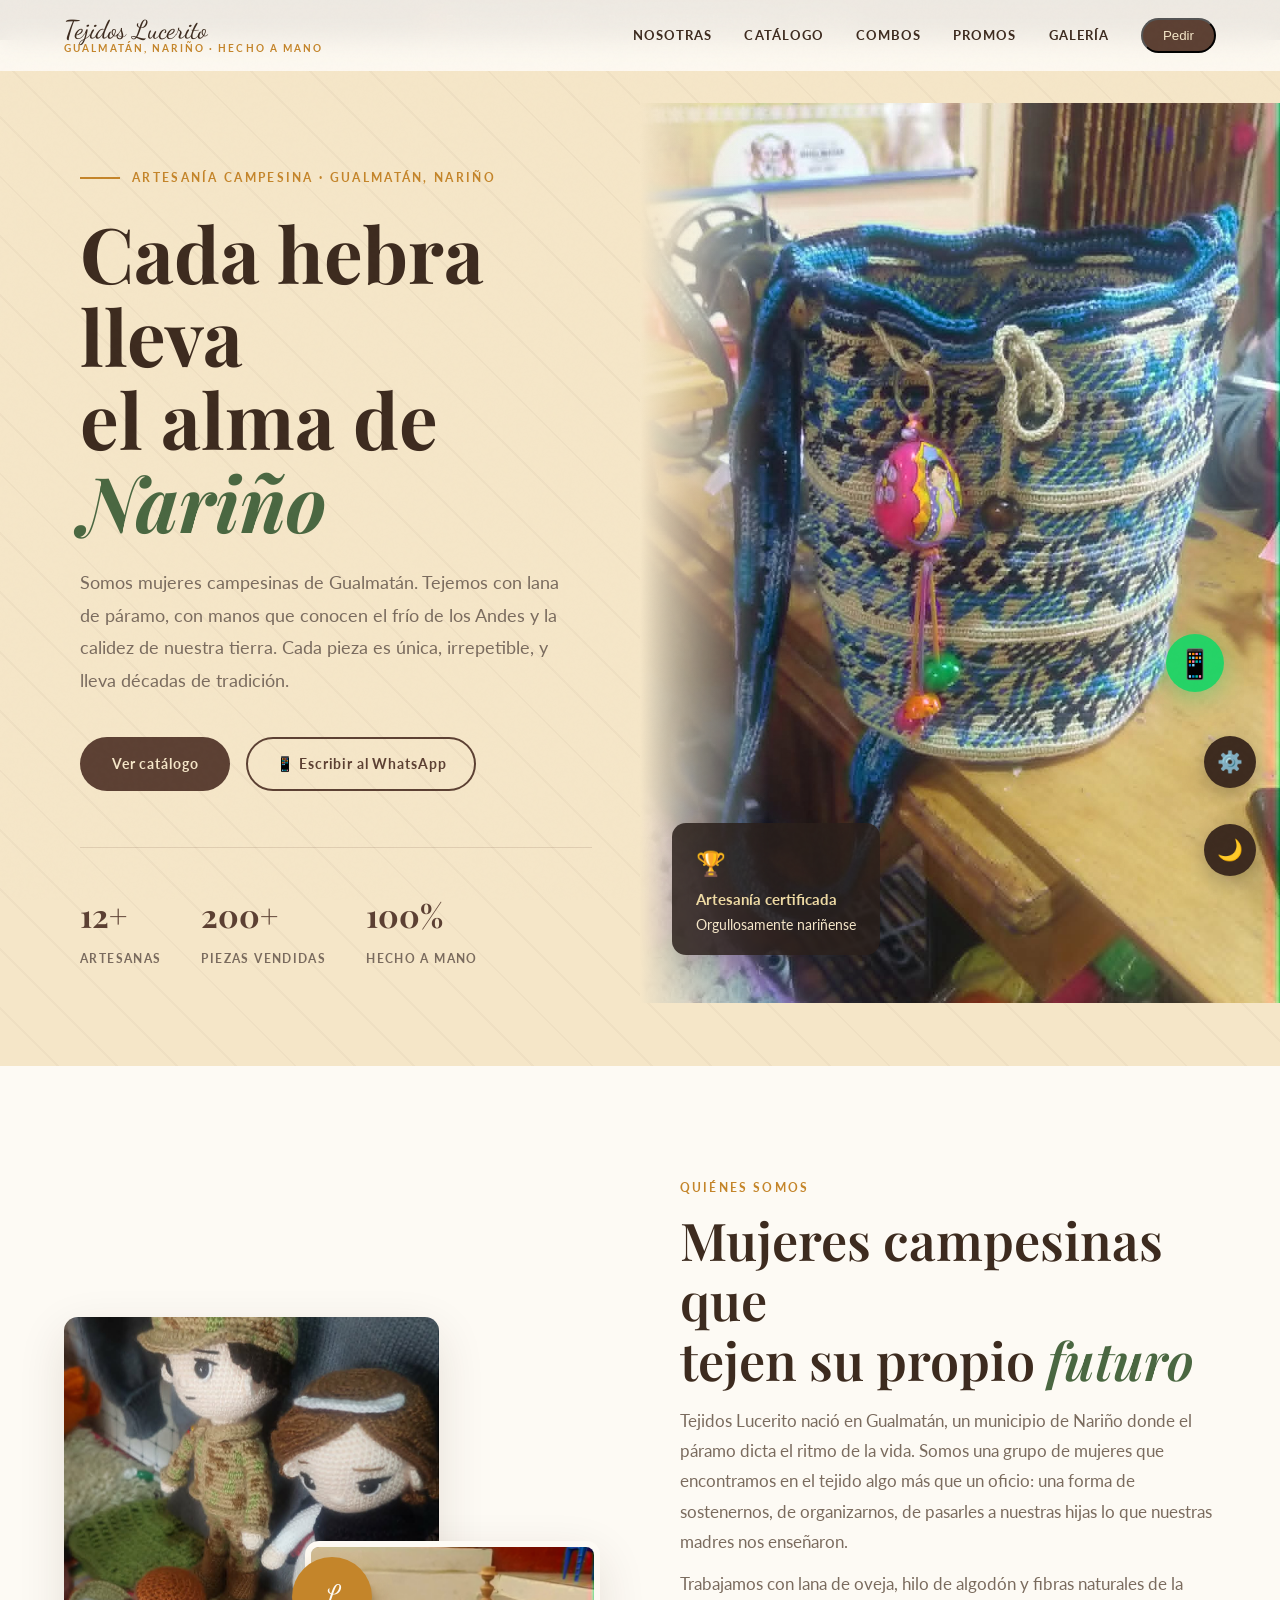
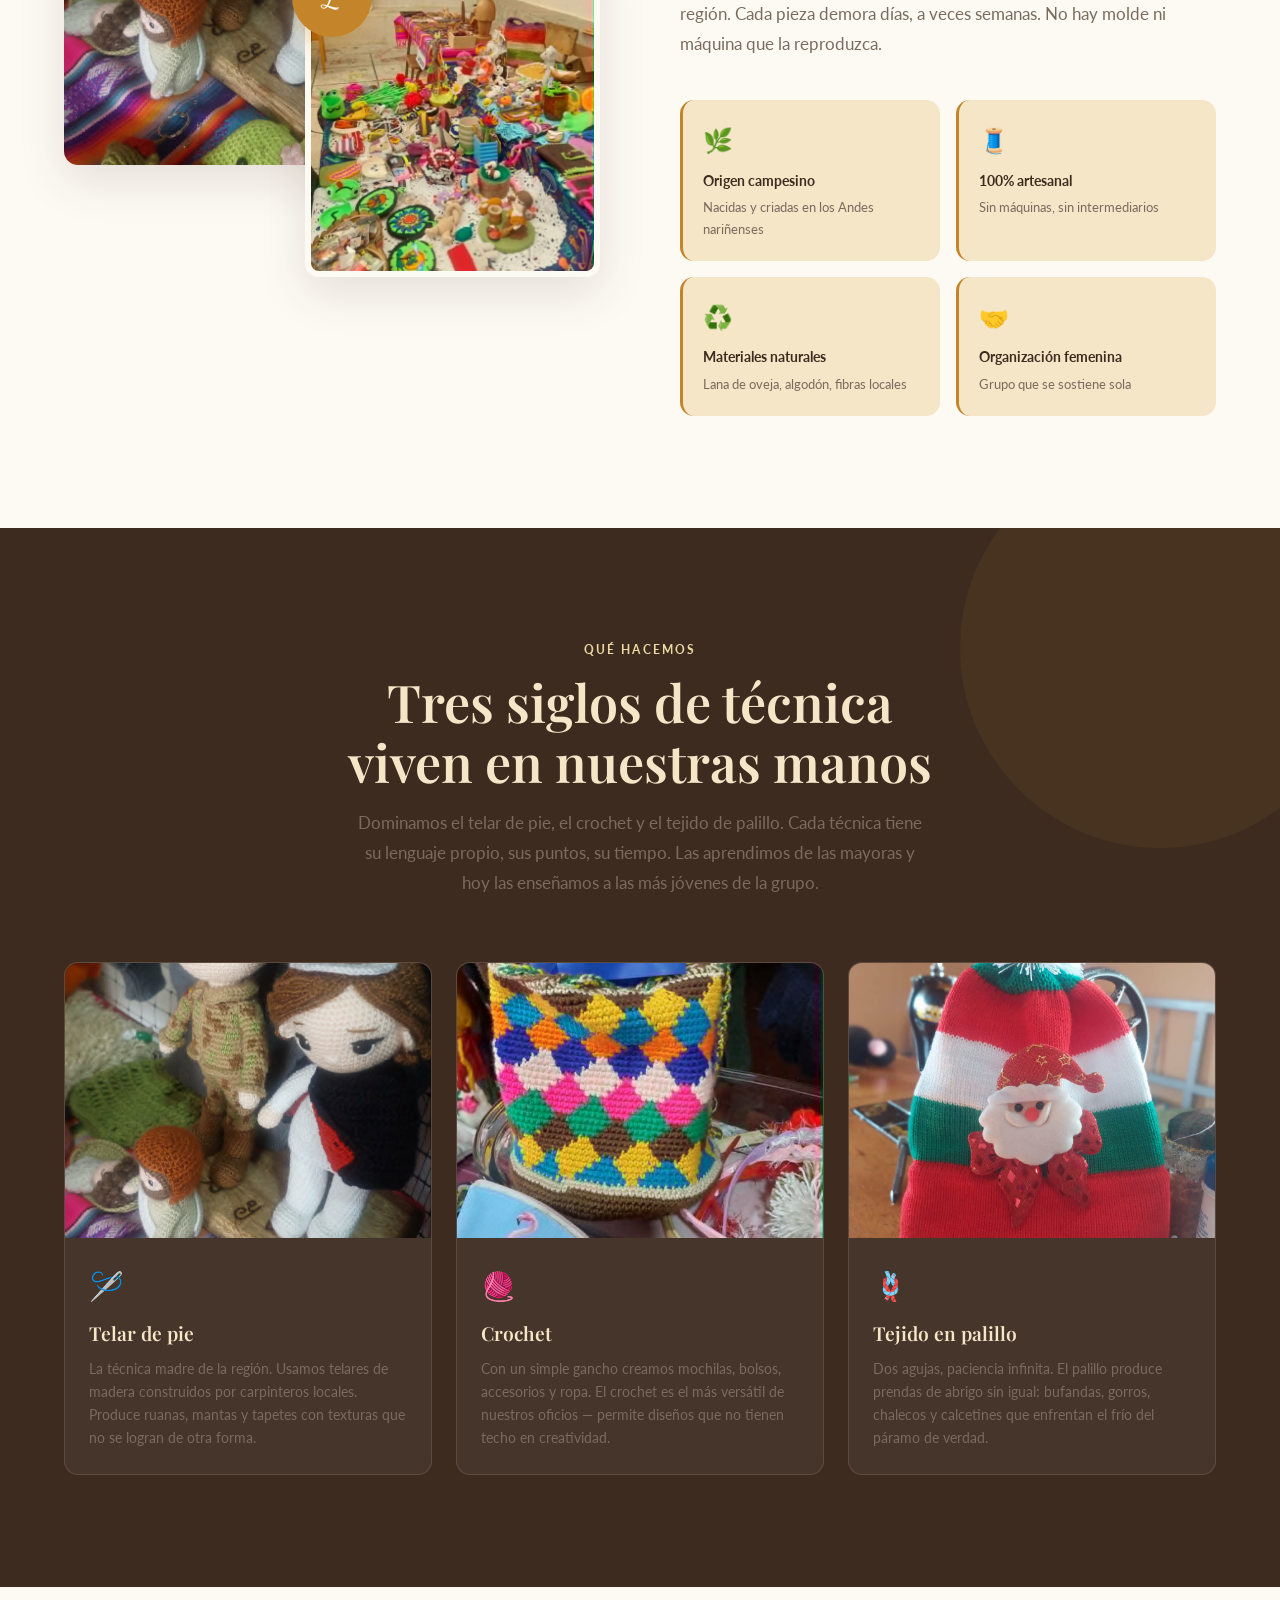
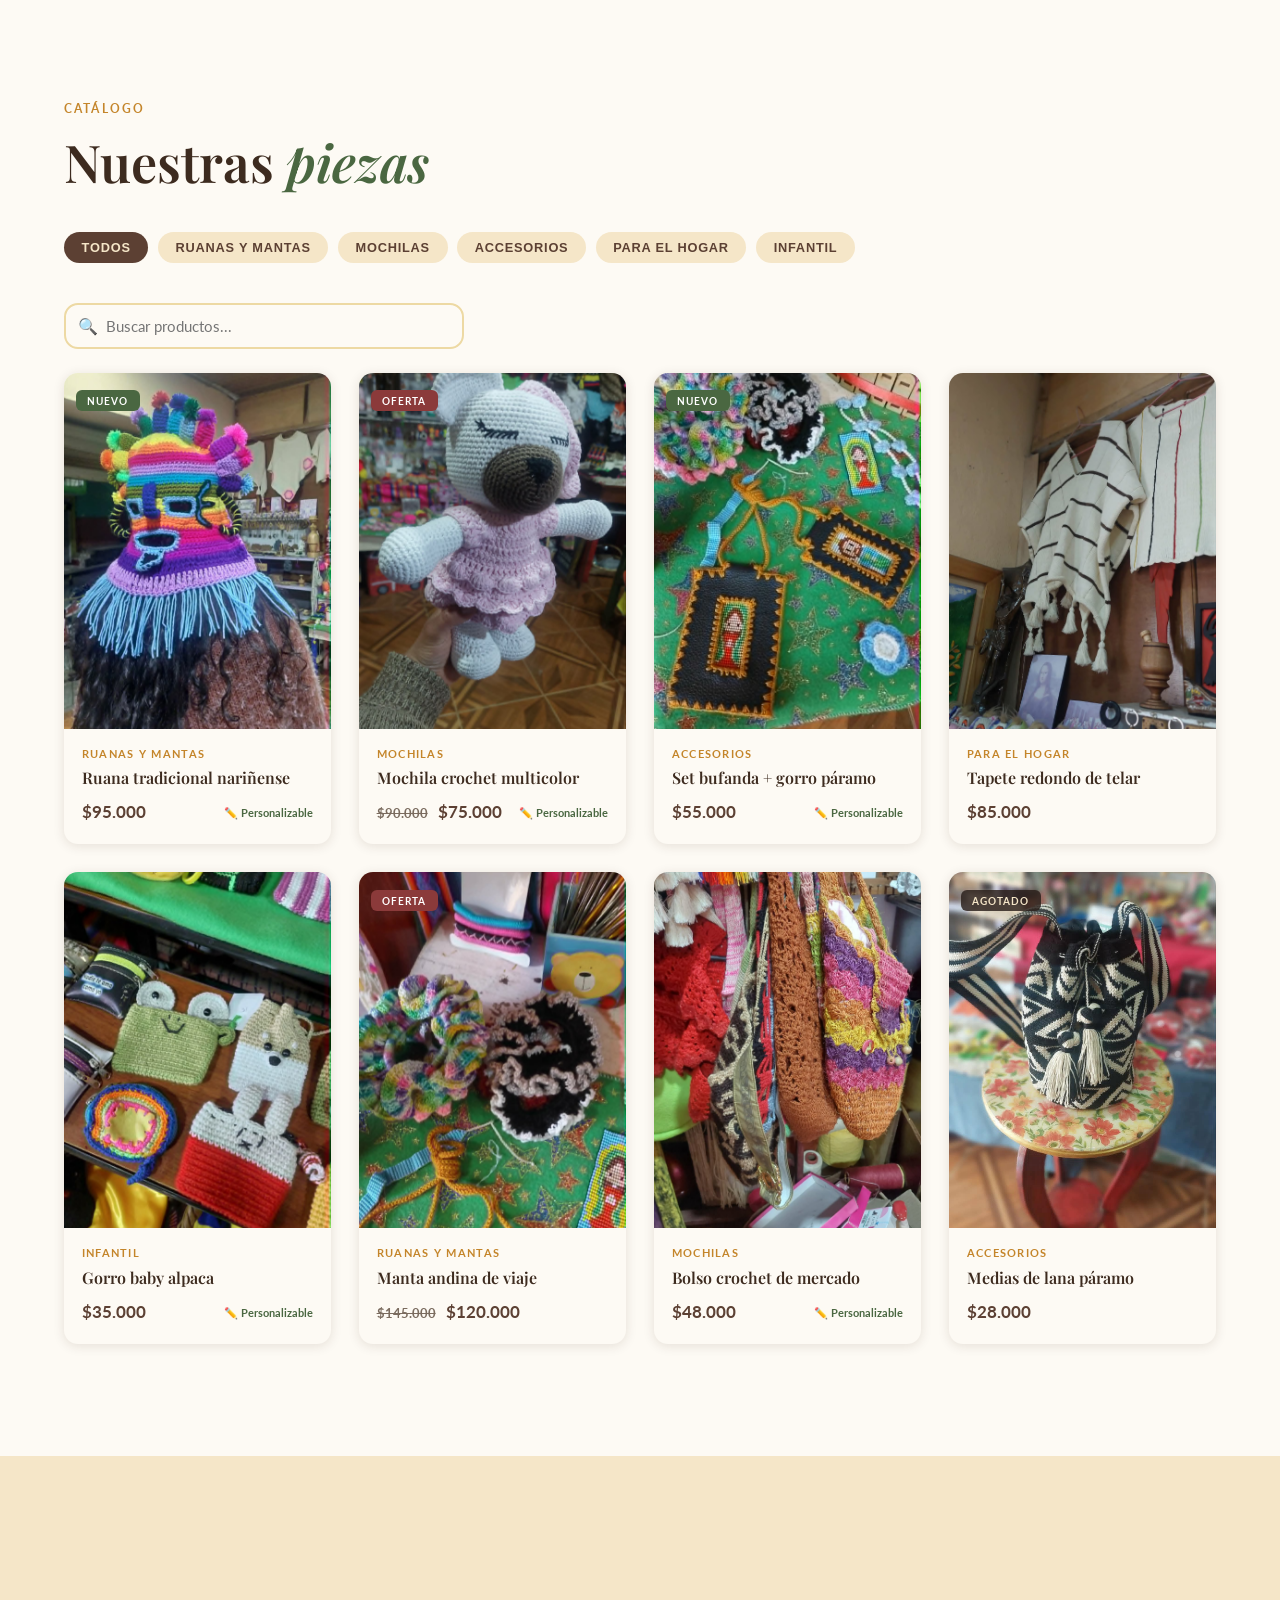
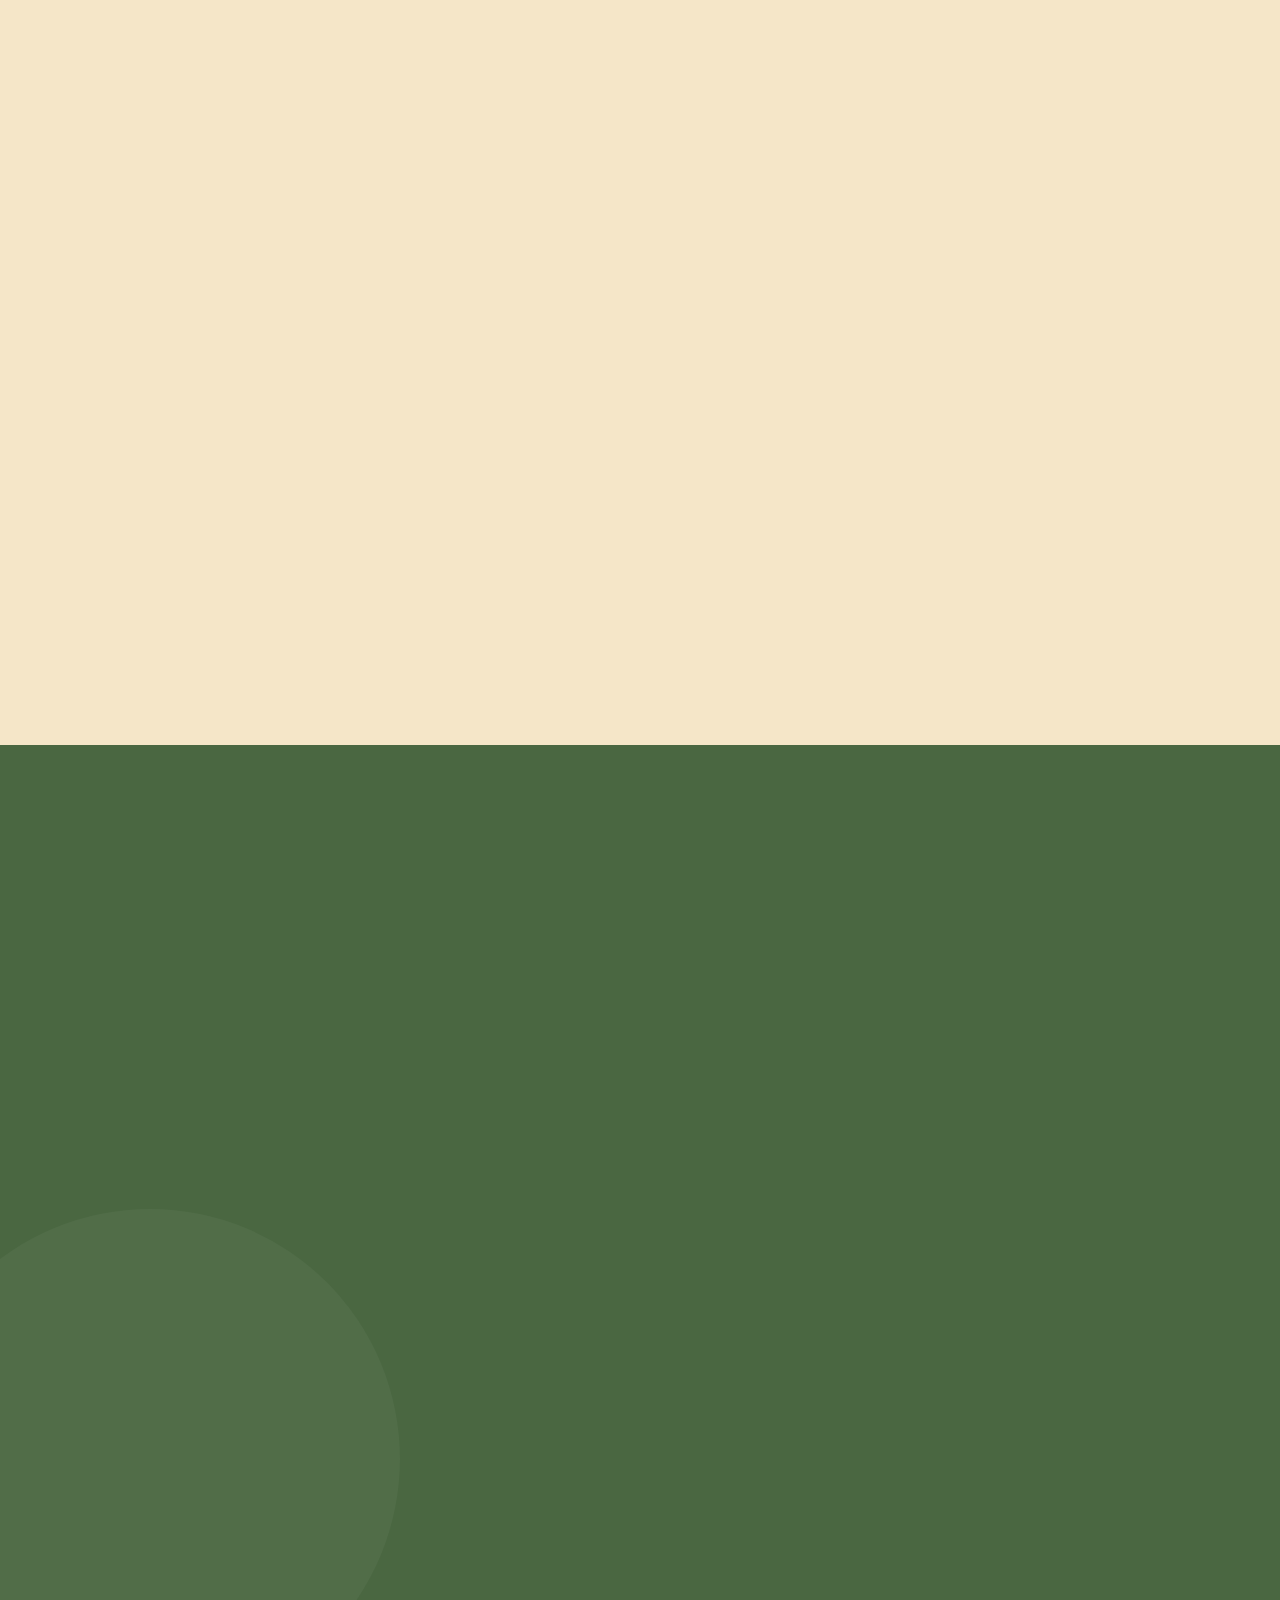
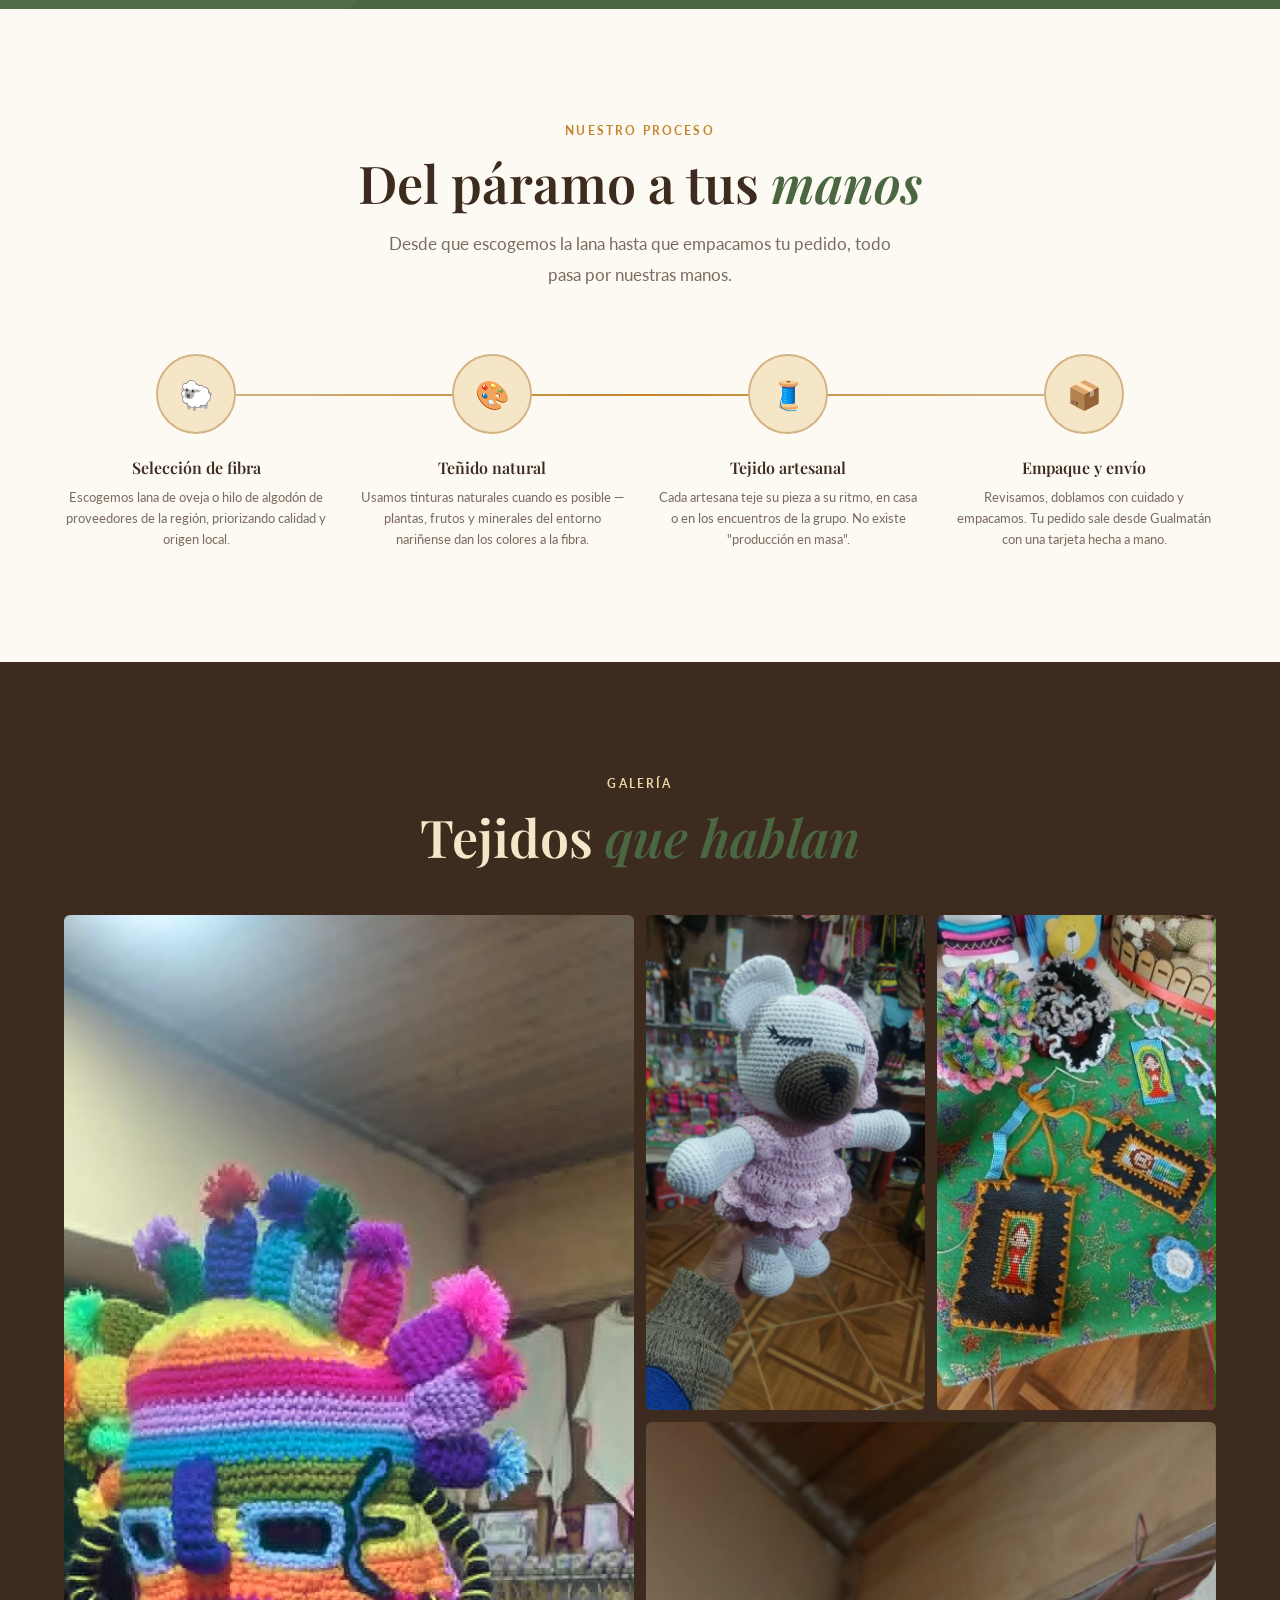
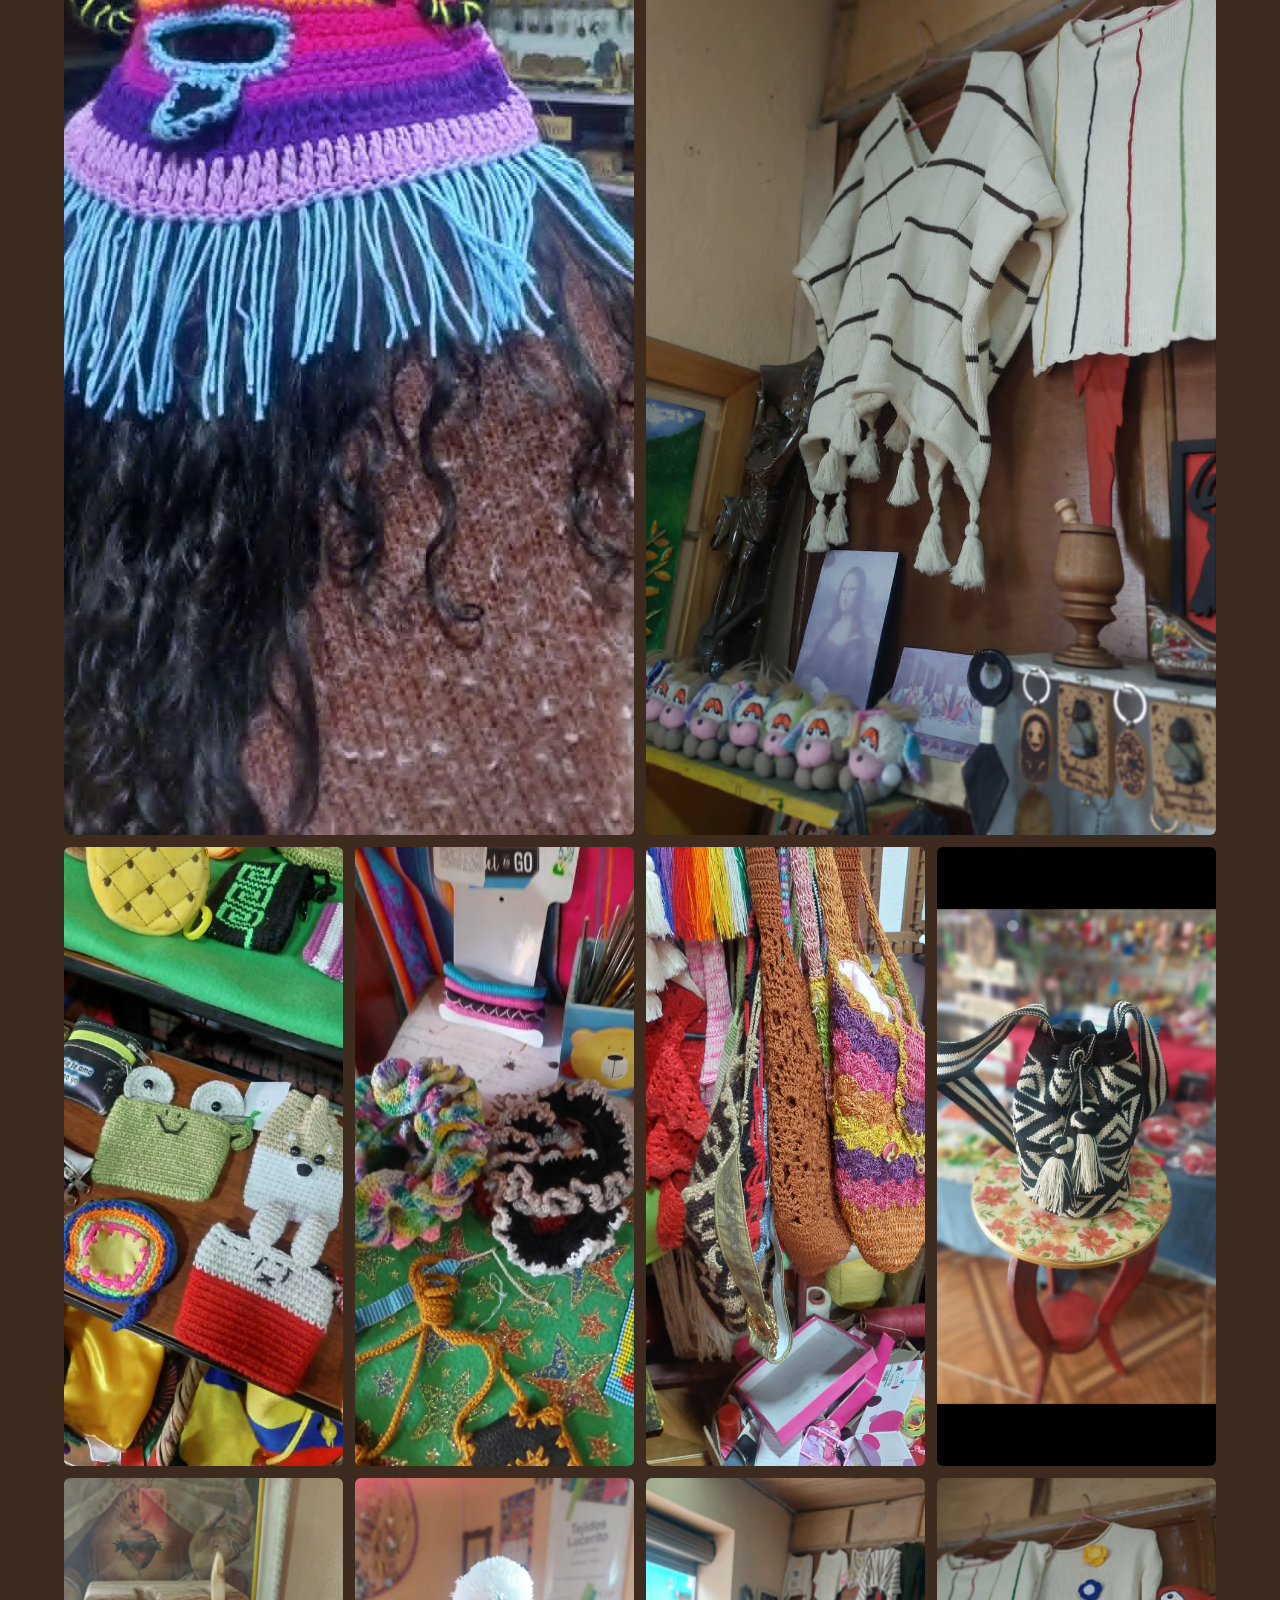
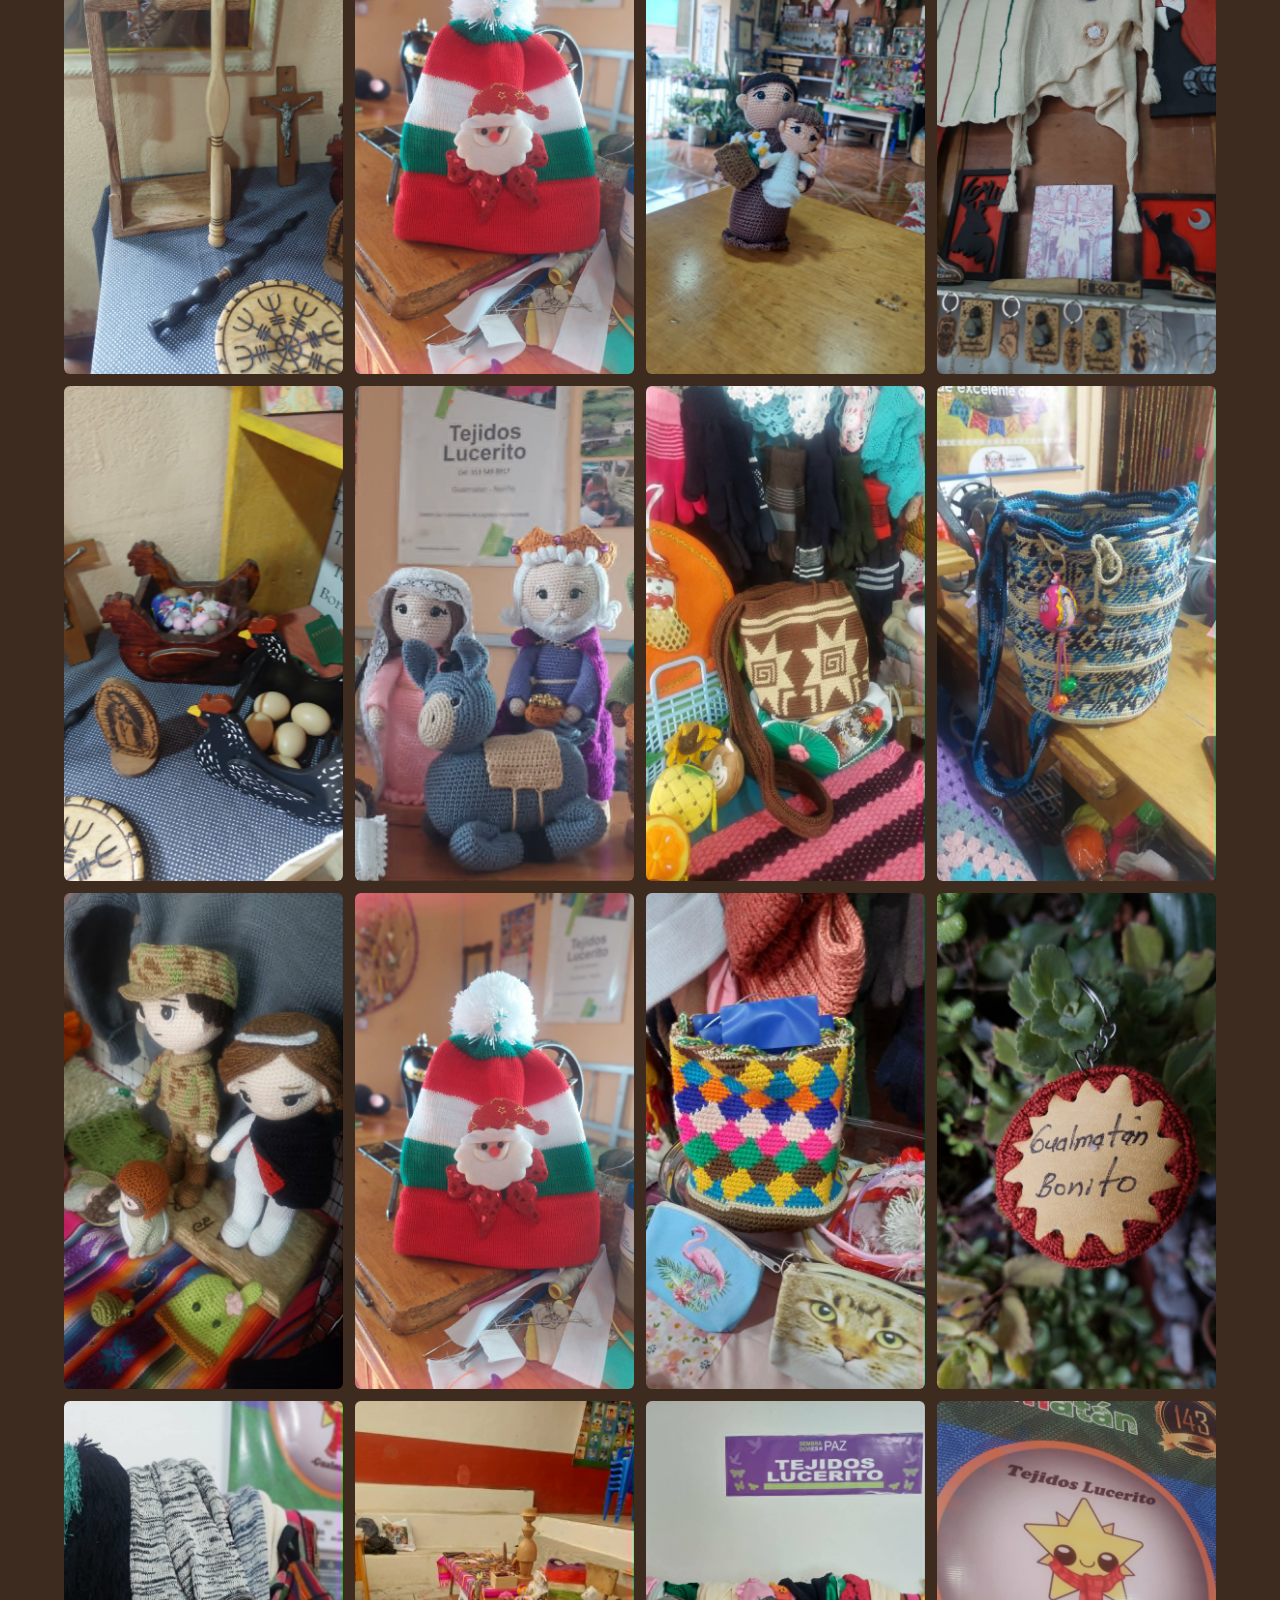
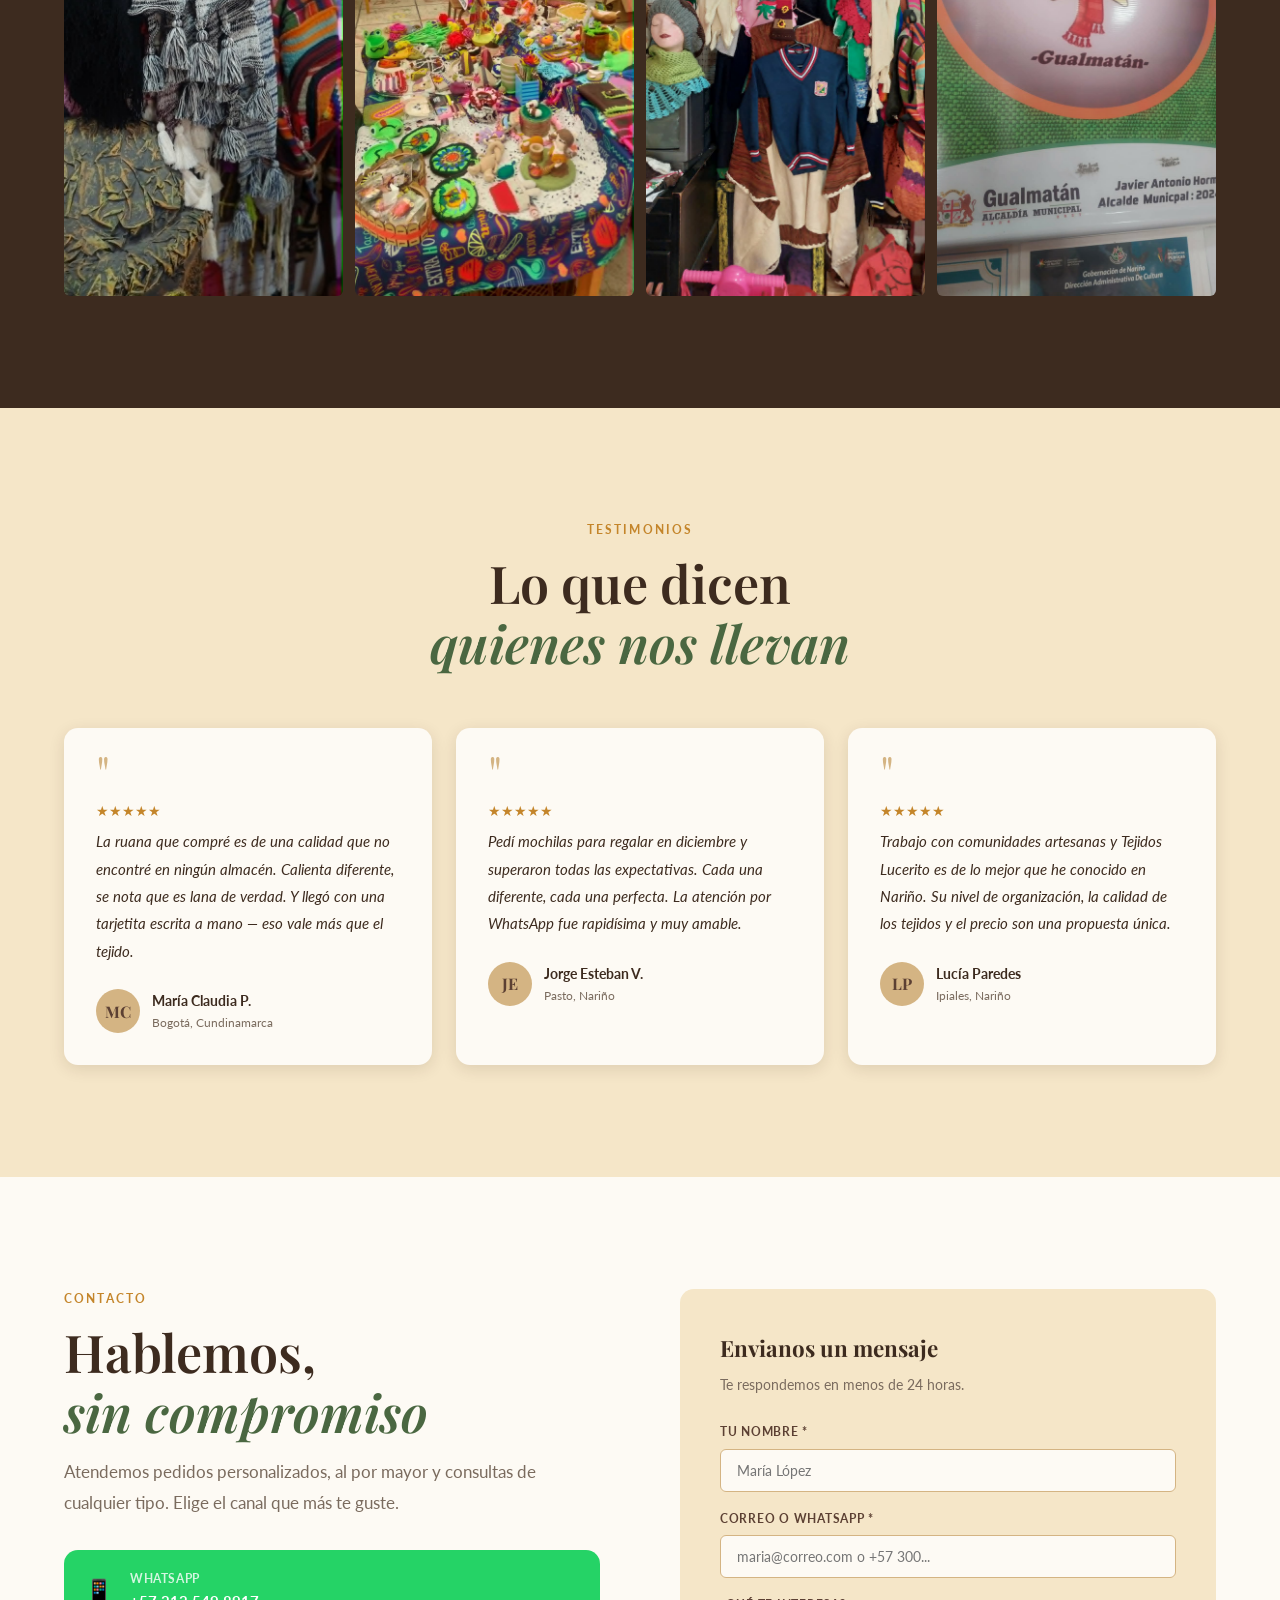
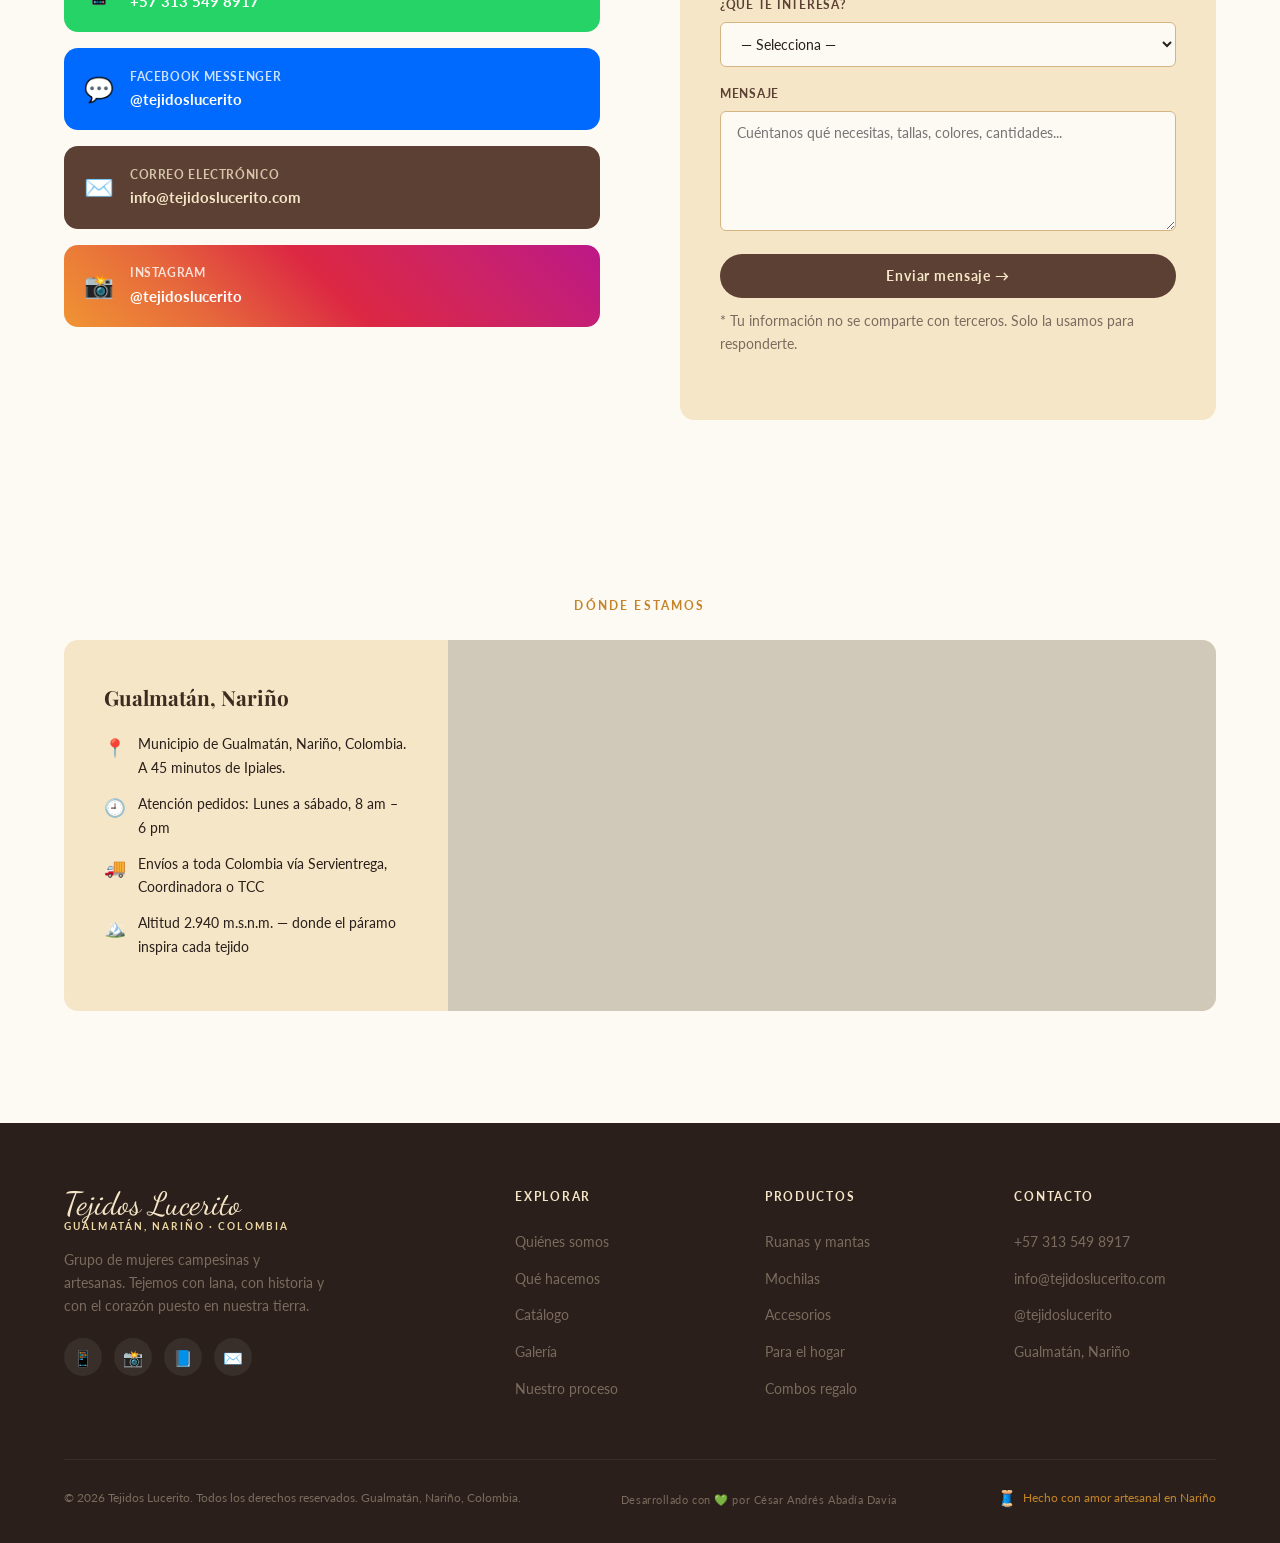
==== commit a2776344: "Fix: Actualizar número WhatsApp a +57 313 549 8917" ====
--- a/index.html
+++ b/index.html
@@ -466,7 +466,7 @@
             <span class="channel-icon">📱</span>
             <div class="channel-details">
               <div class="channel-name">WhatsApp</div>
-              <div class="channel-val">+57 300 000 0000</div>
+              <div class="channel-val">+57 313 549 8917</div>
             </div>
           </a>
           <a href="https://m.me/tejidoslucerito" class="channel-btn messenger" target="_blank" rel="noopener" aria-label="Contactar por Messenger">
@@ -608,7 +608,7 @@
       <div class="footer-col">
         <h4>Contacto</h4>
         <ul>
-          <li><a href="https://wa.me/573135498917">+57 300 000 0000</a></li>
+          <li><a href="https://wa.me/573135498917">+57 313 549 8917</a></li>
           <li><a href="mailto:info@tejidoslucerito.com">info@tejidoslucerito.com</a></li>
           <li><a href="https://instagram.com/tejidoslucerito">@tejidoslucerito</a></li>
           <li><a href="#ubicacion">Gualmatán, Nariño</a></li>
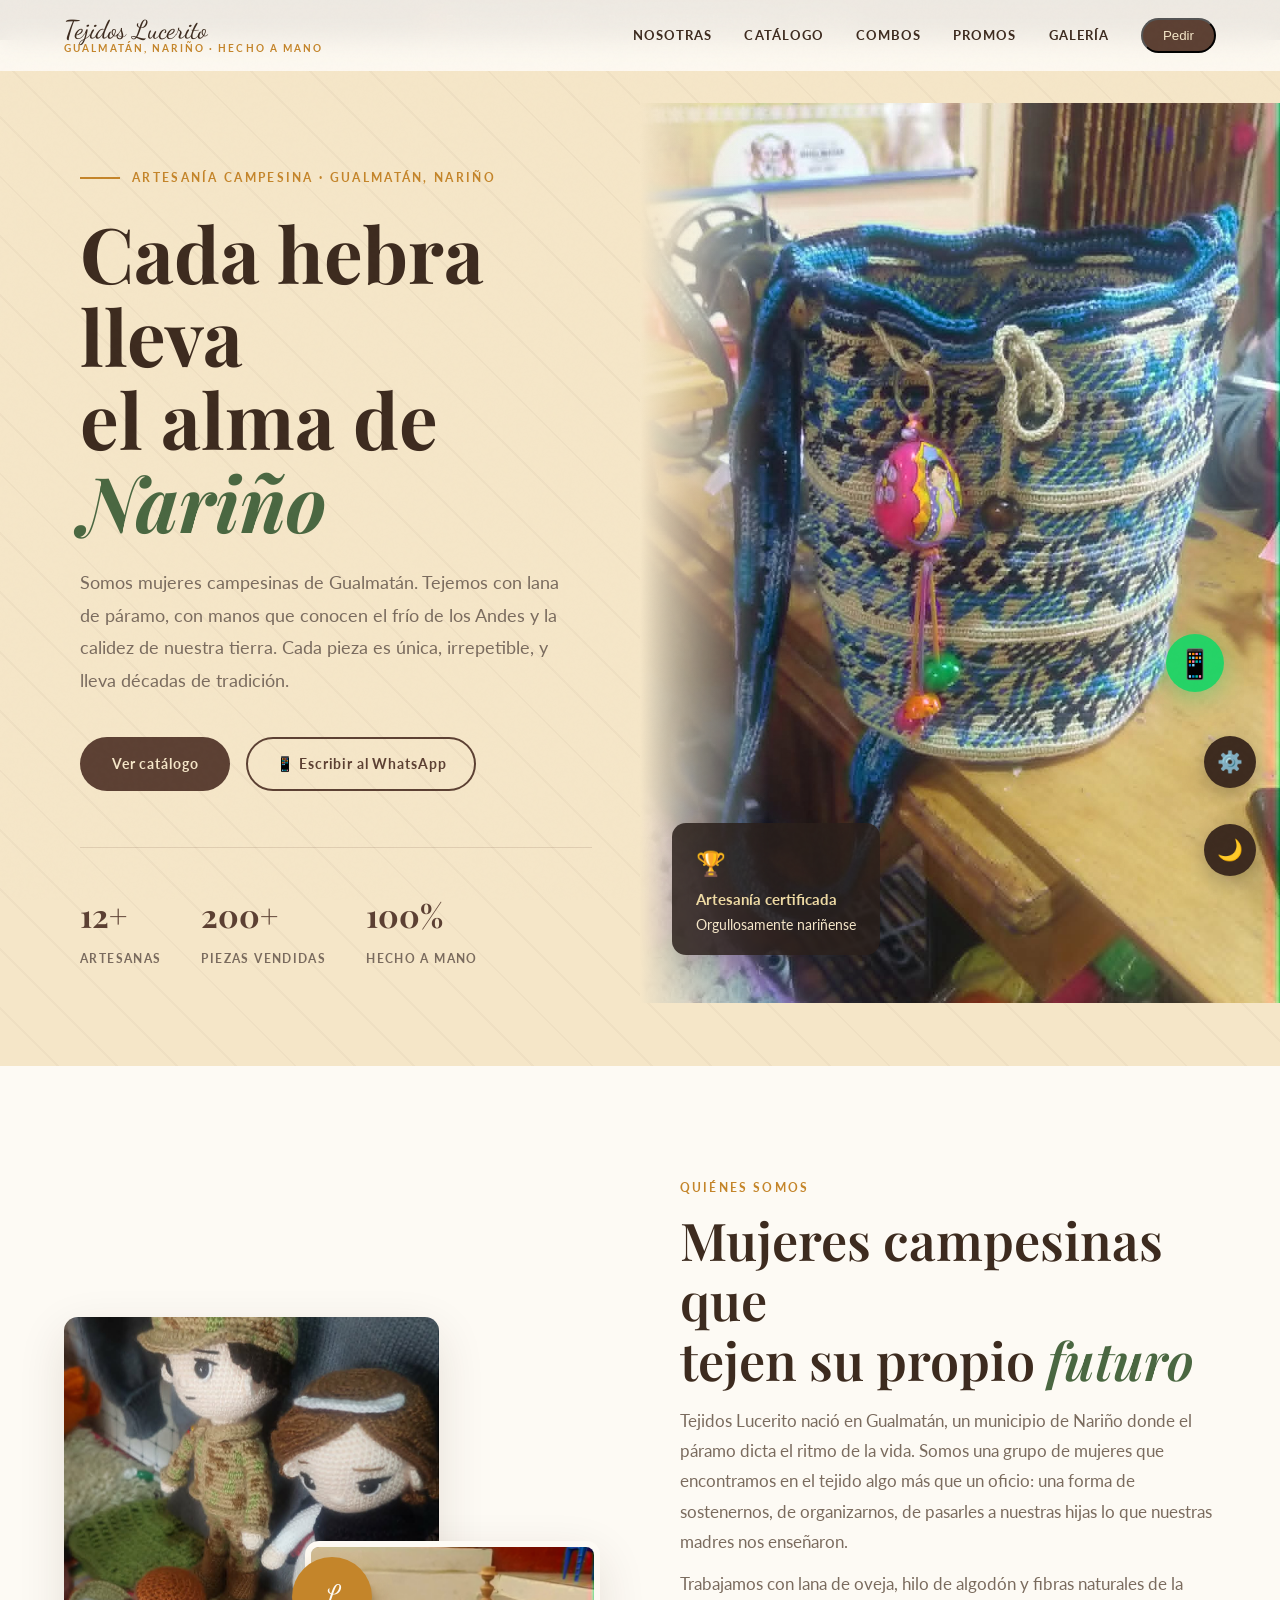
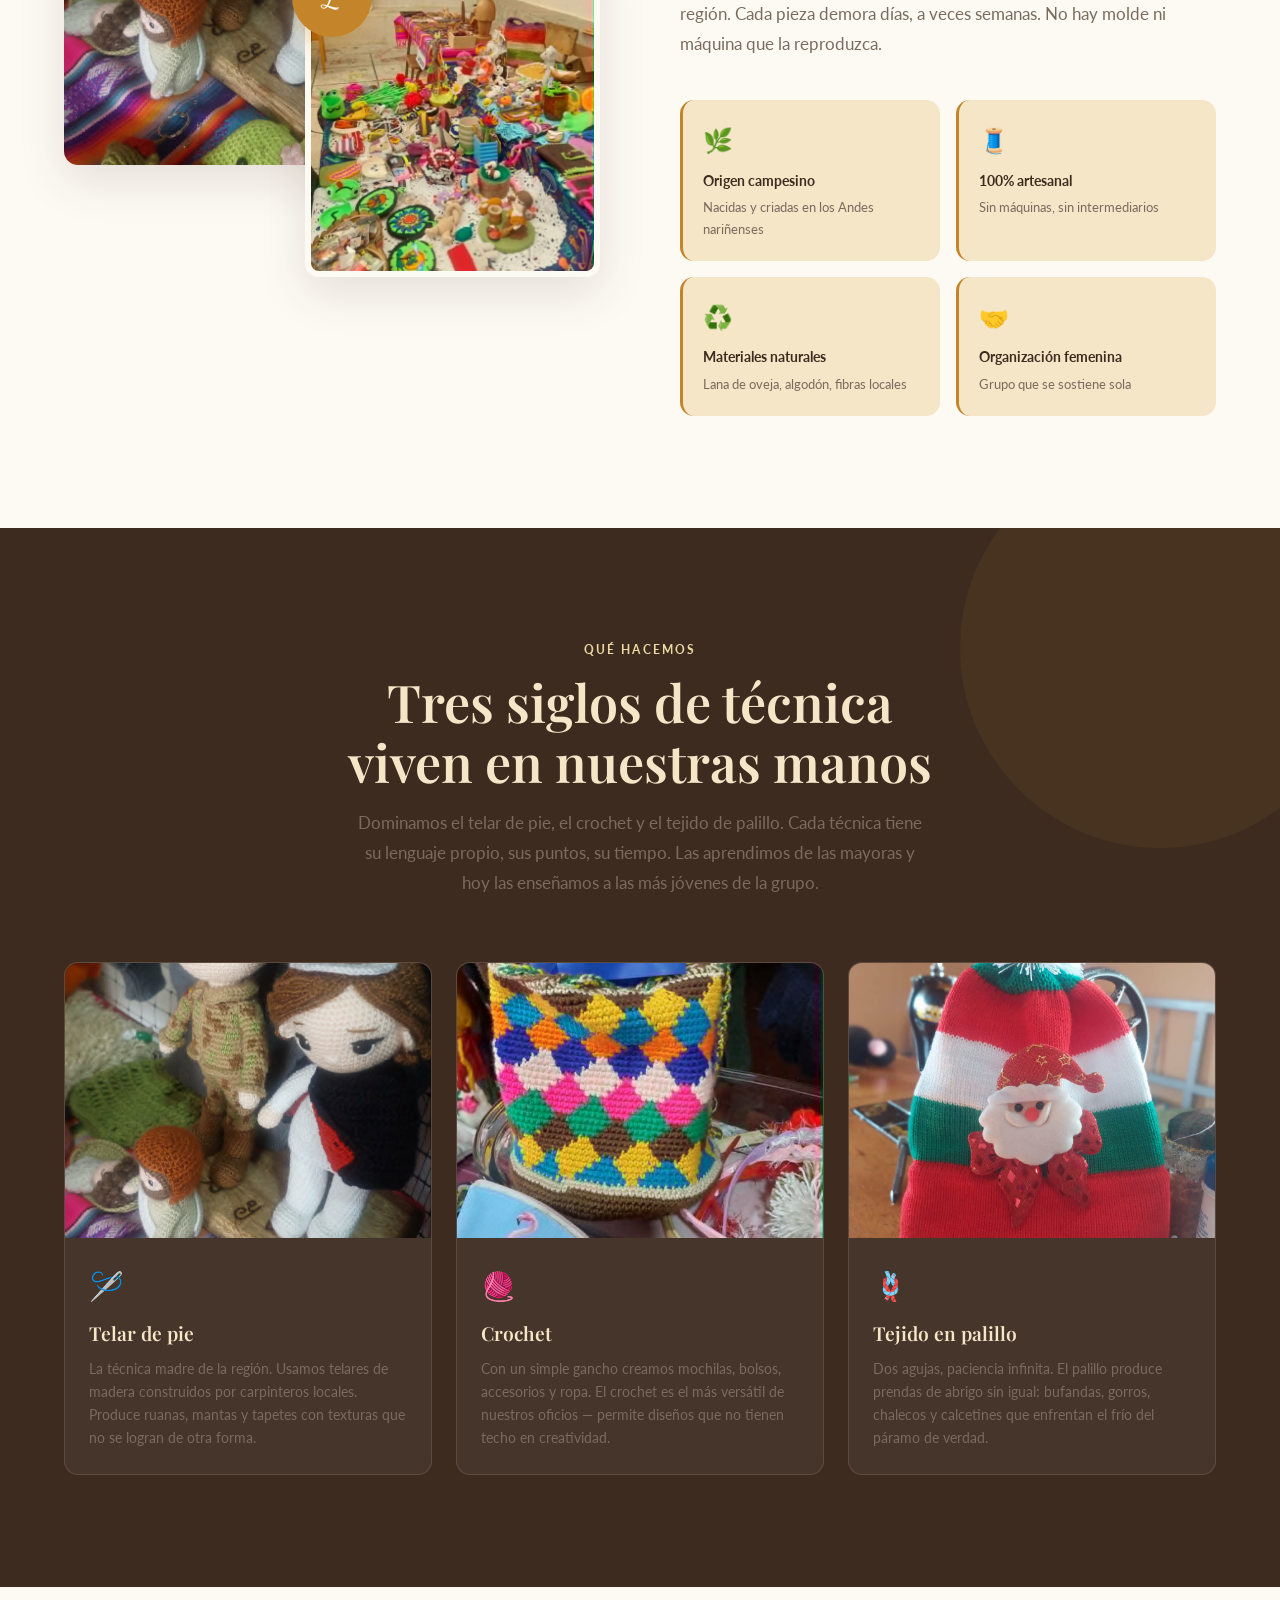
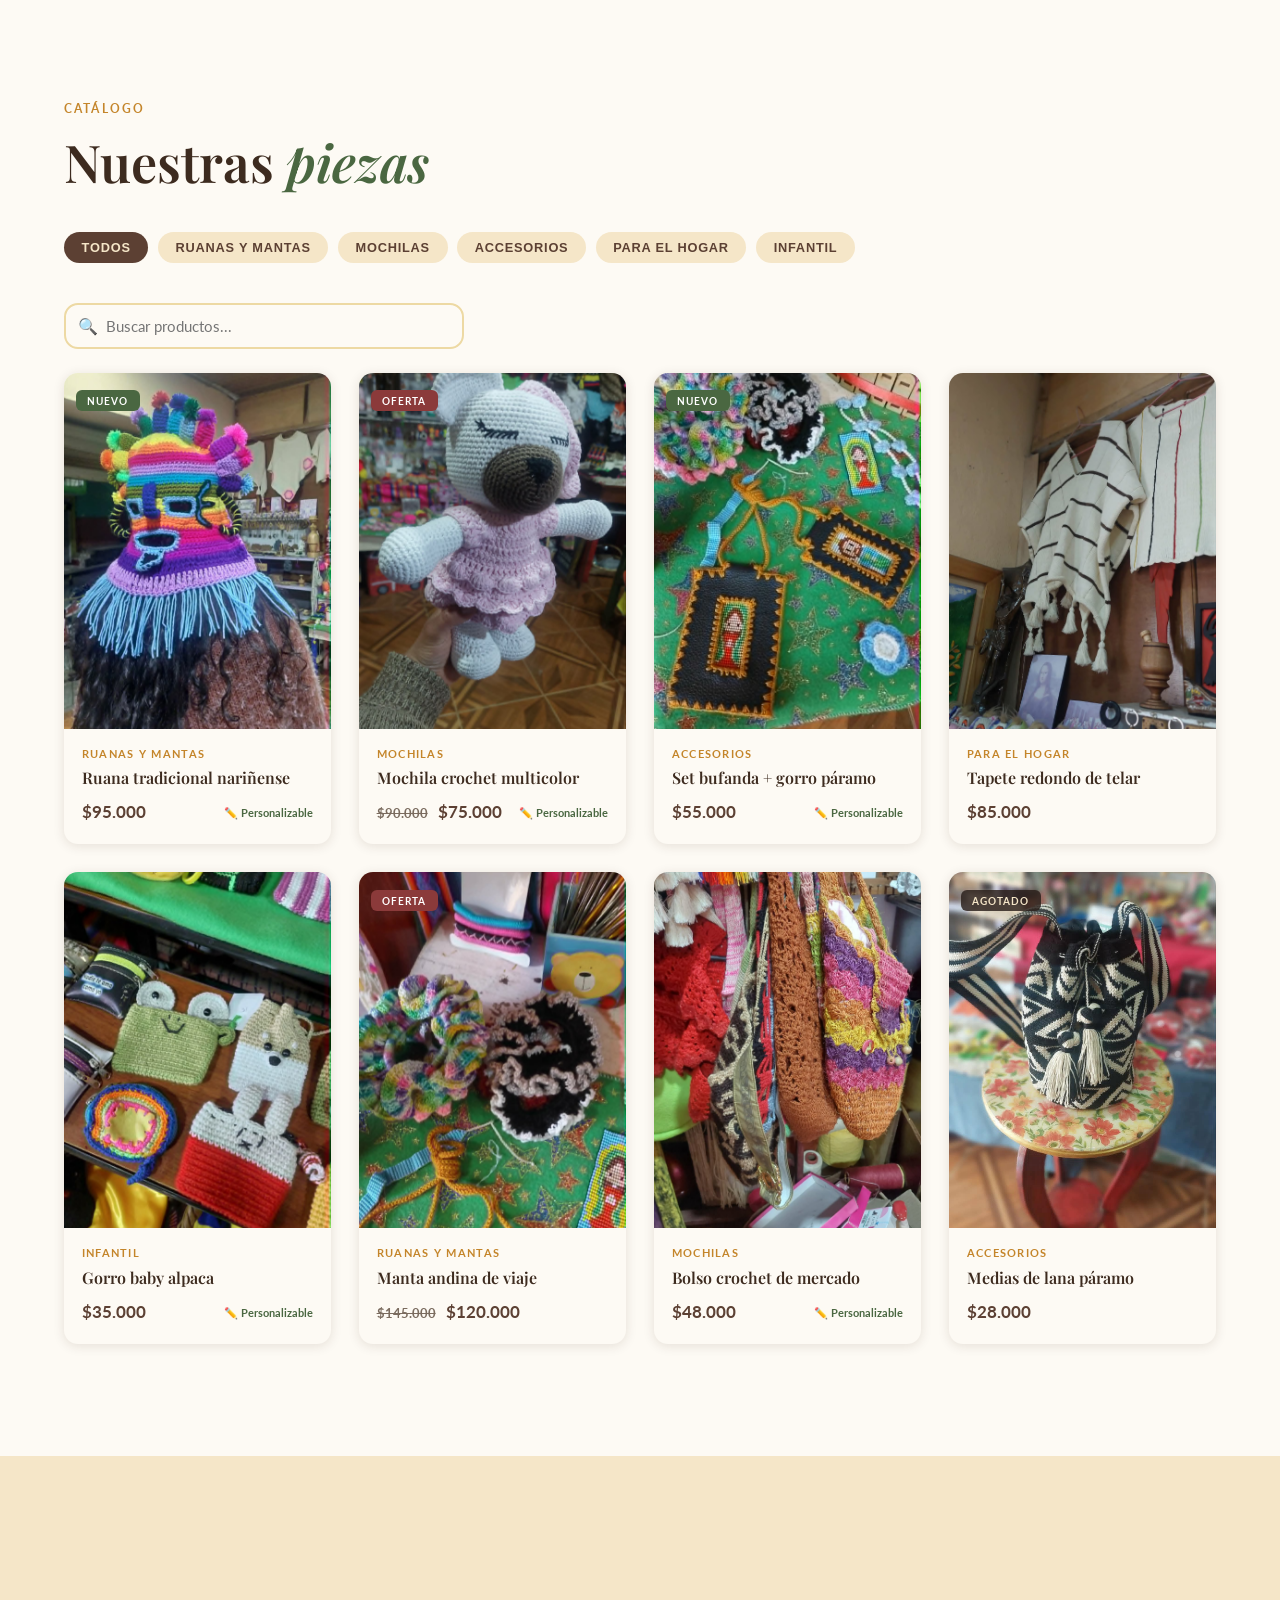
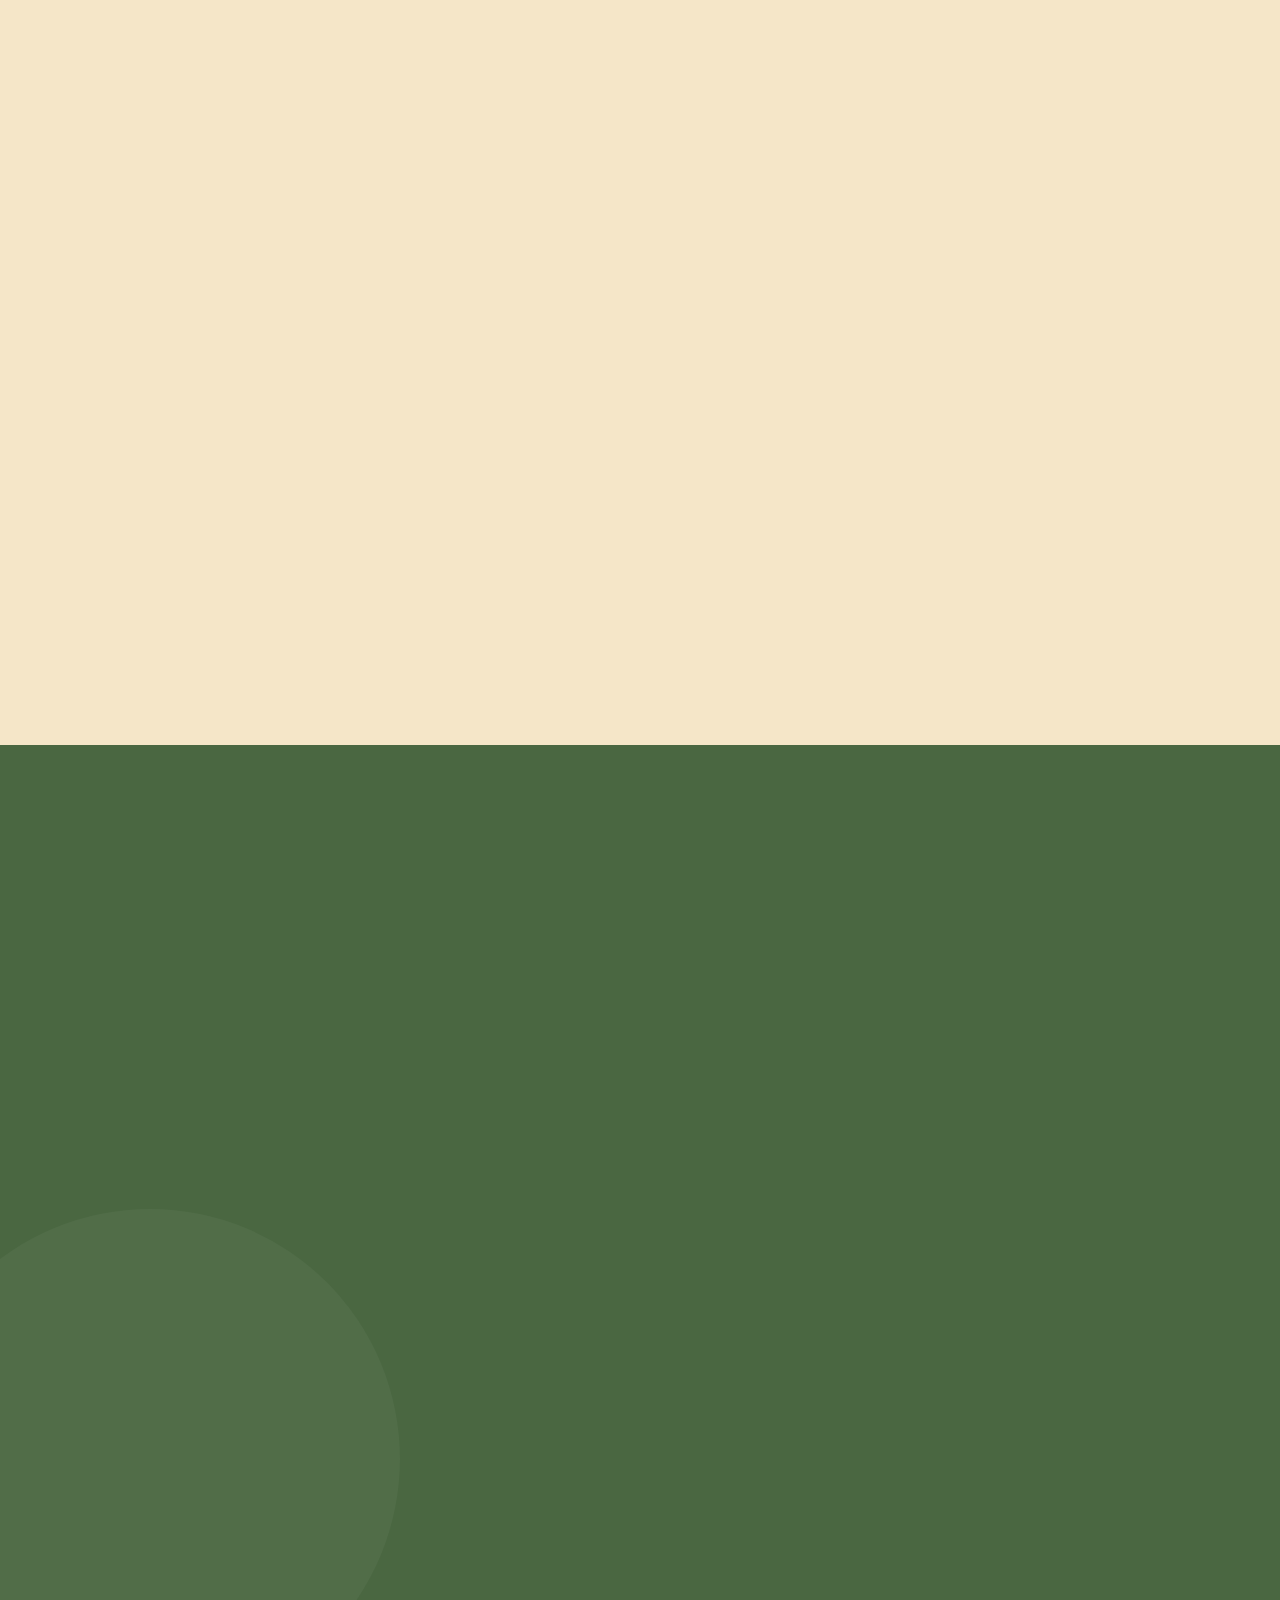
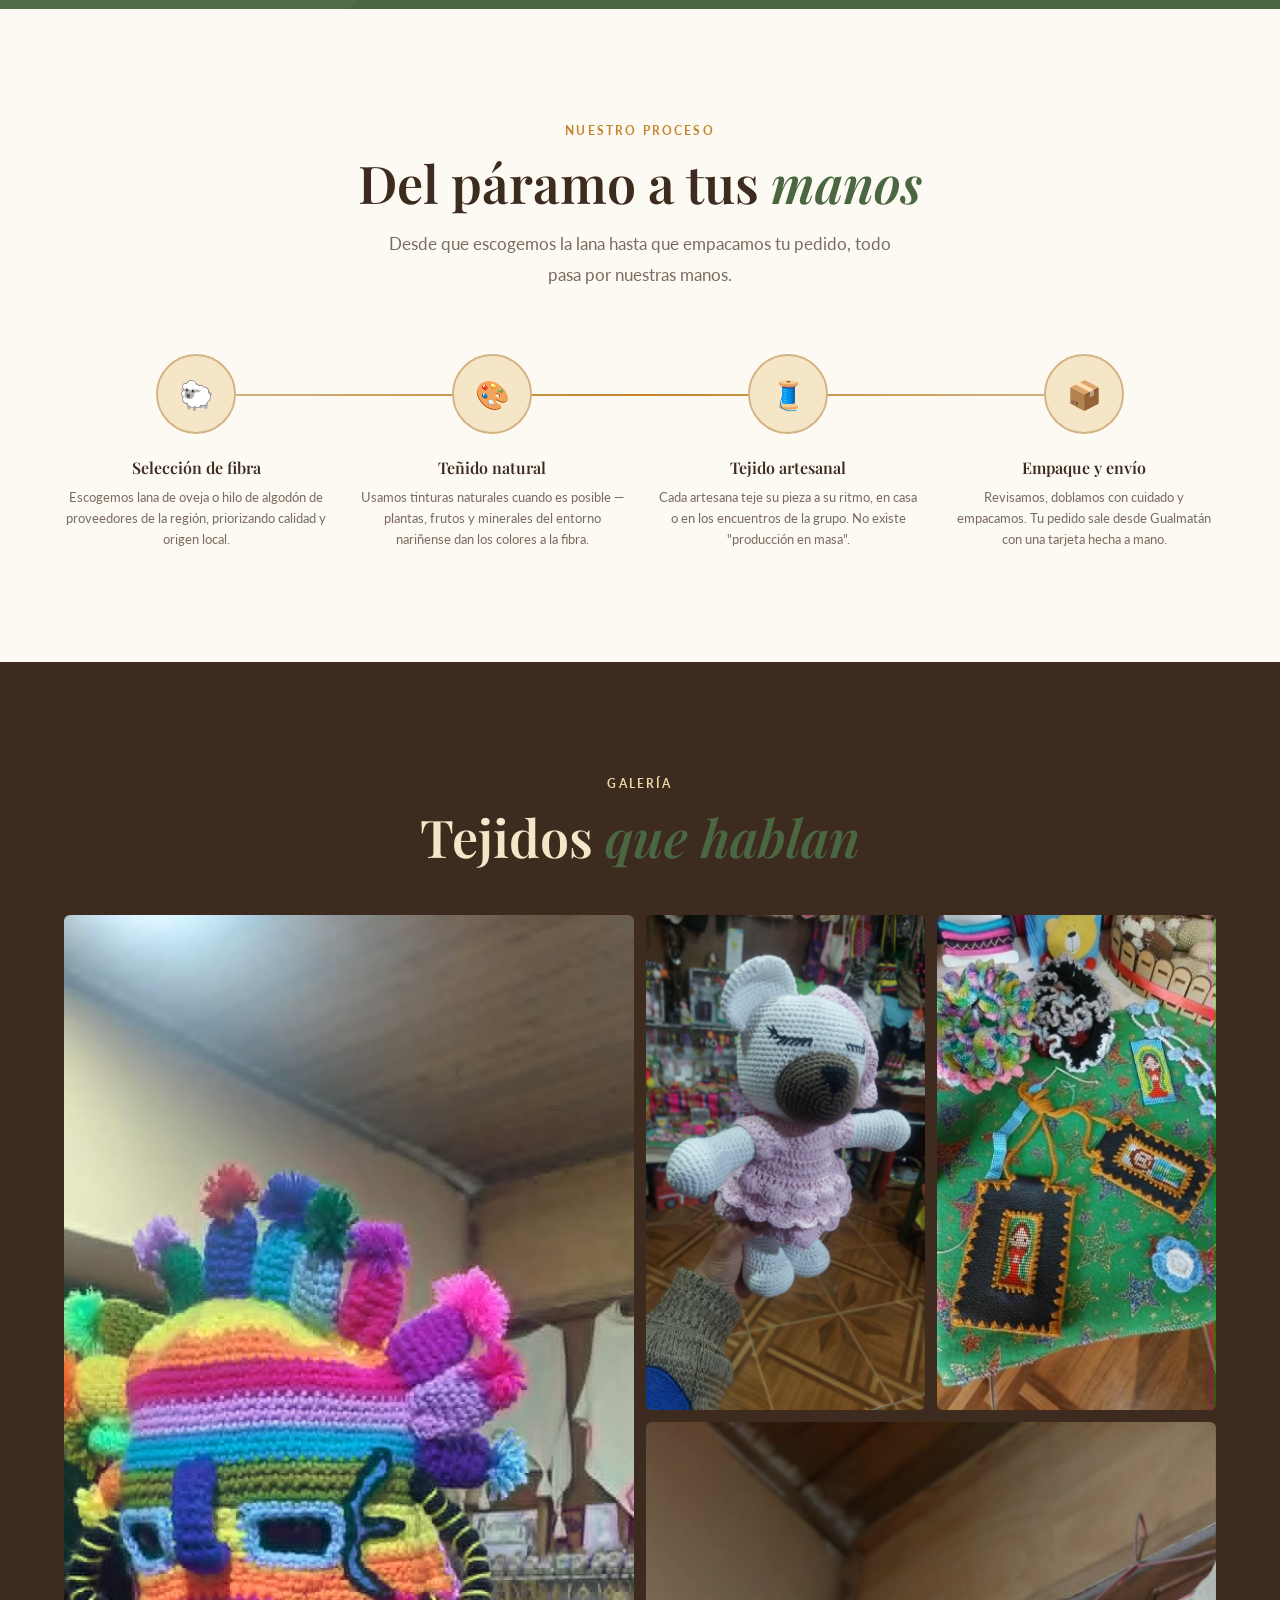
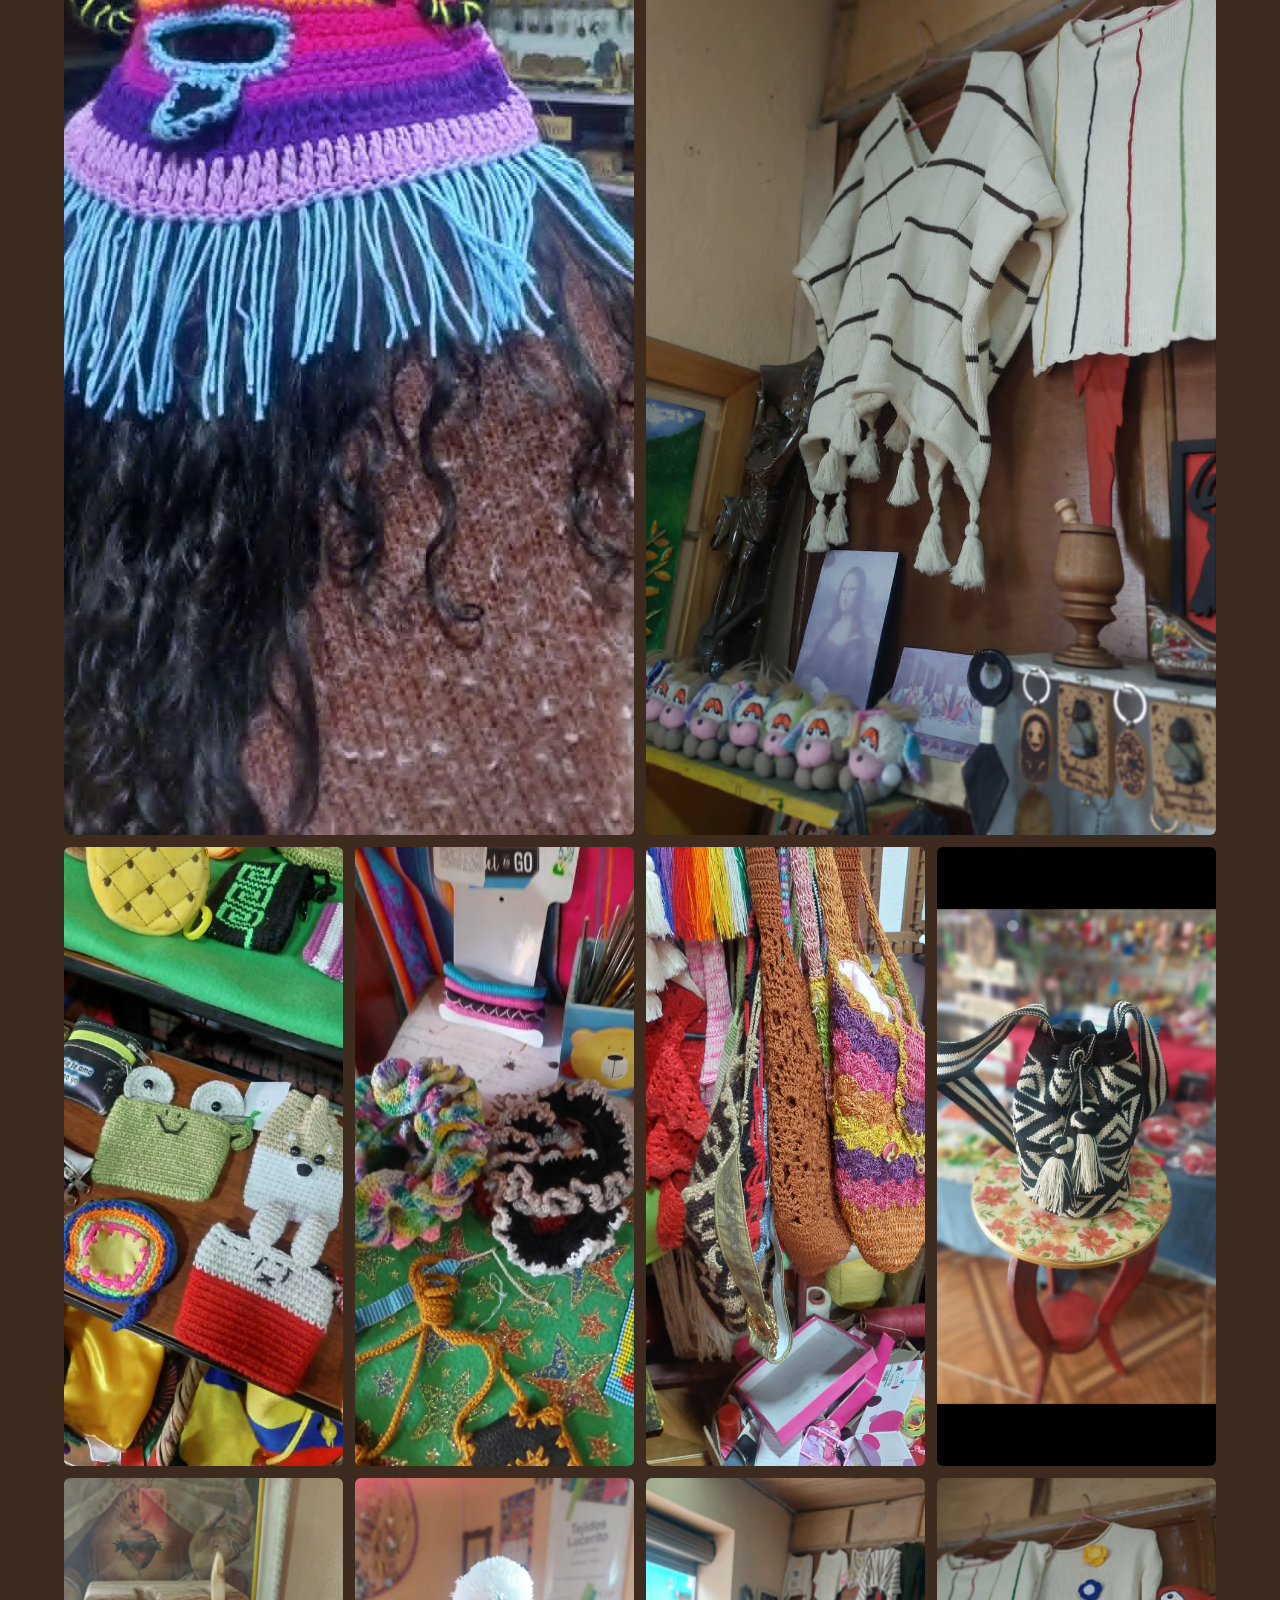
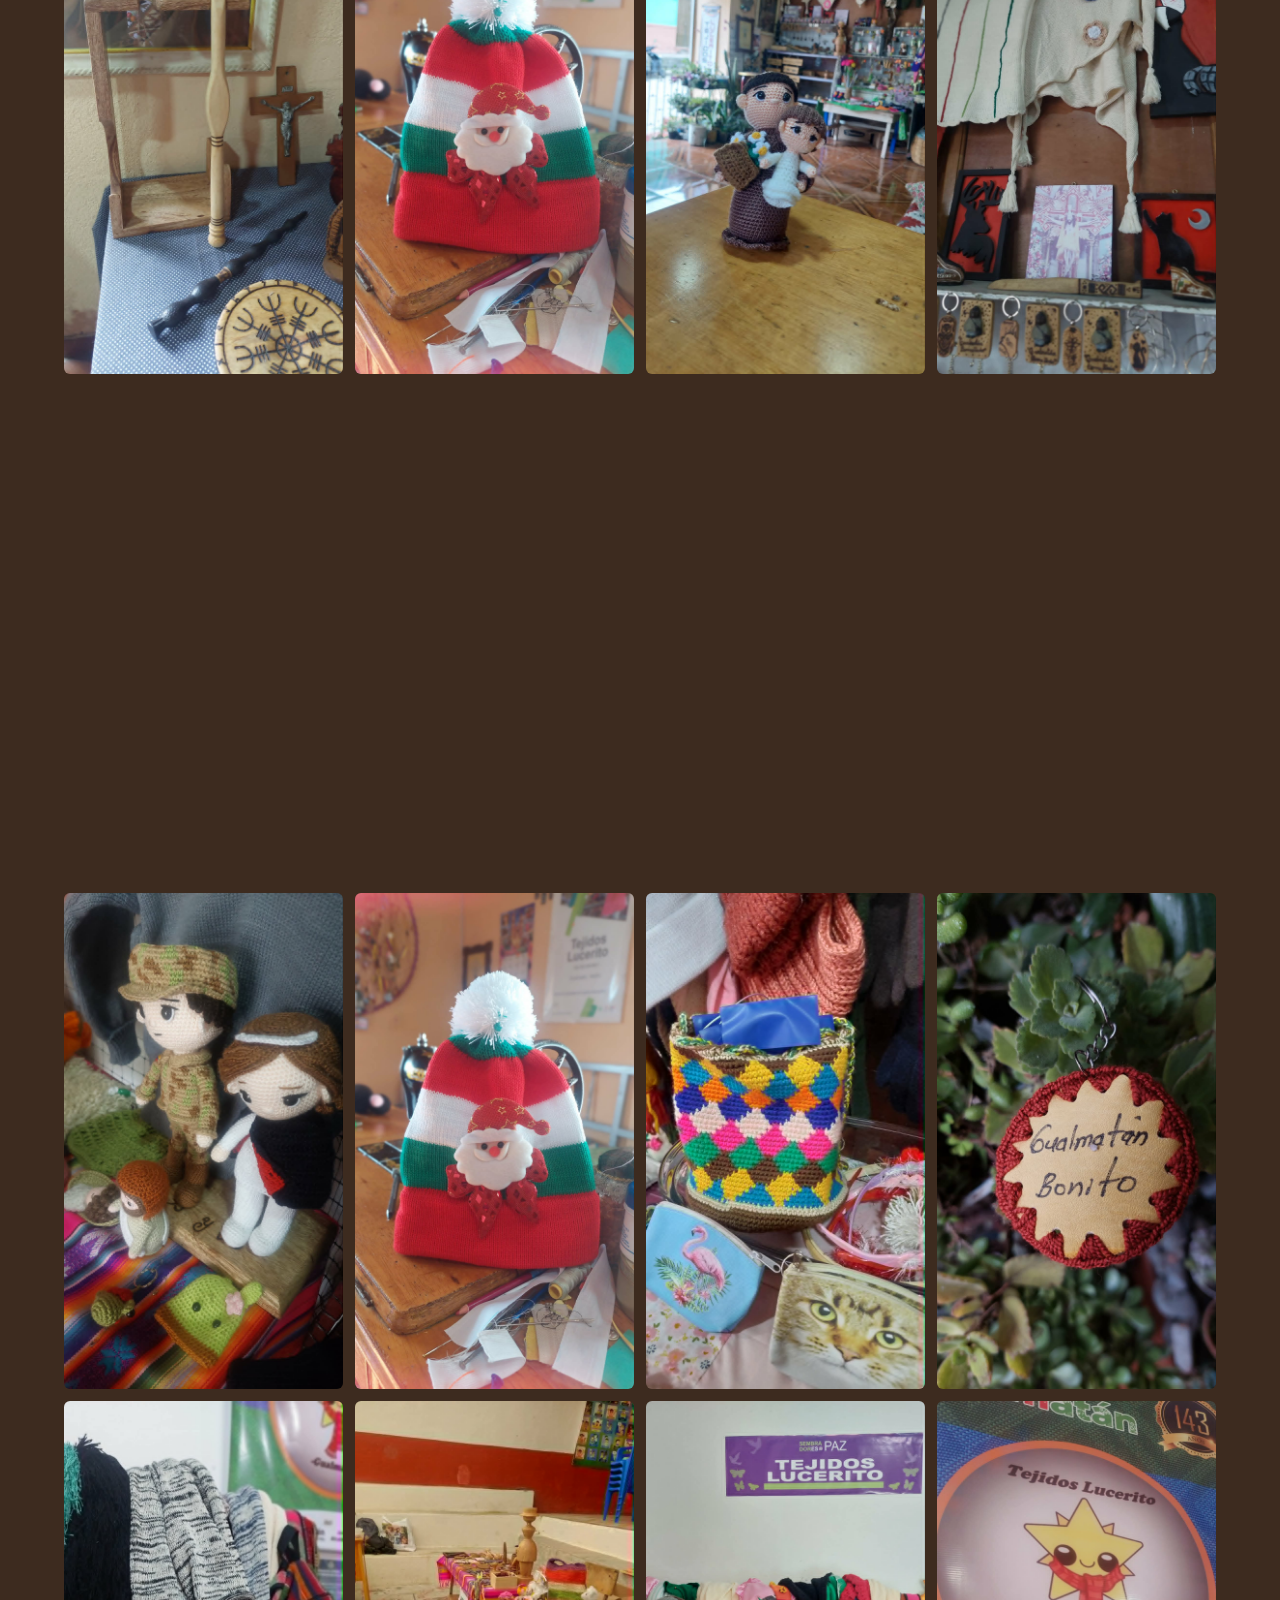
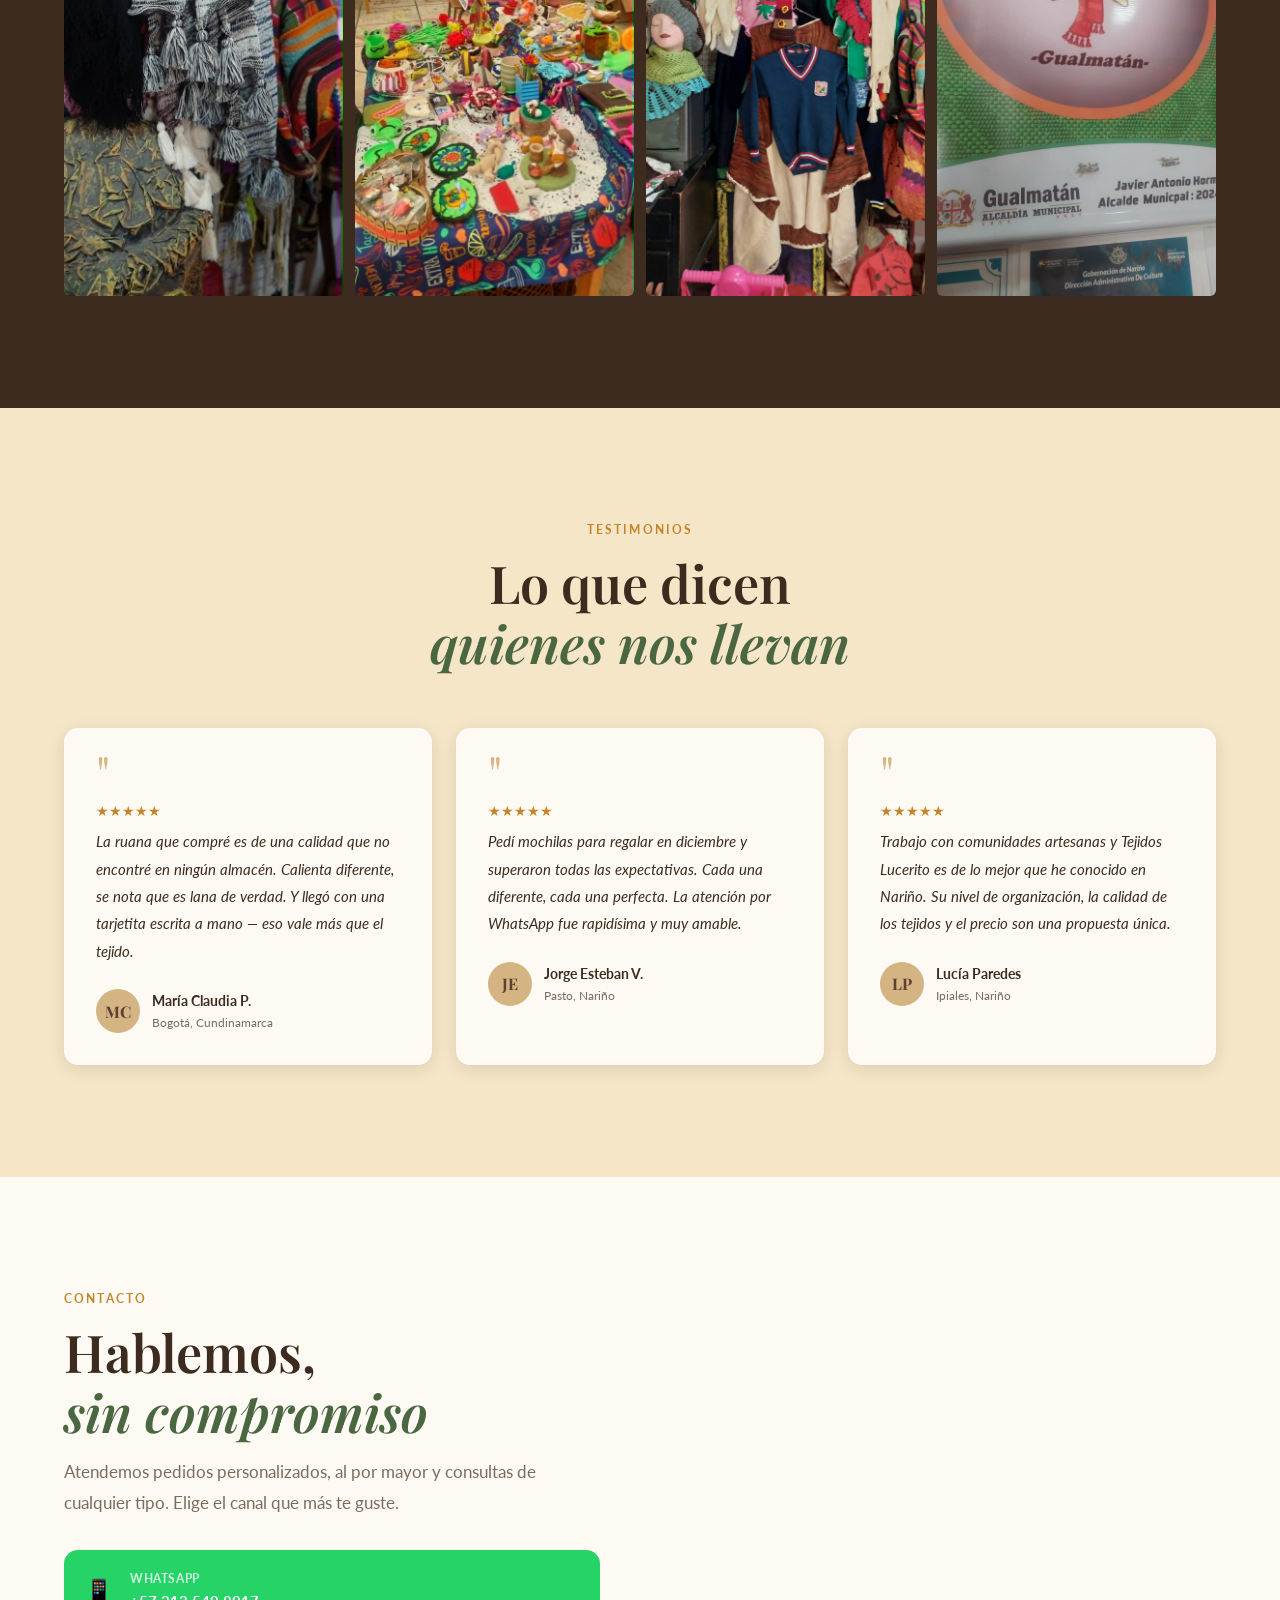
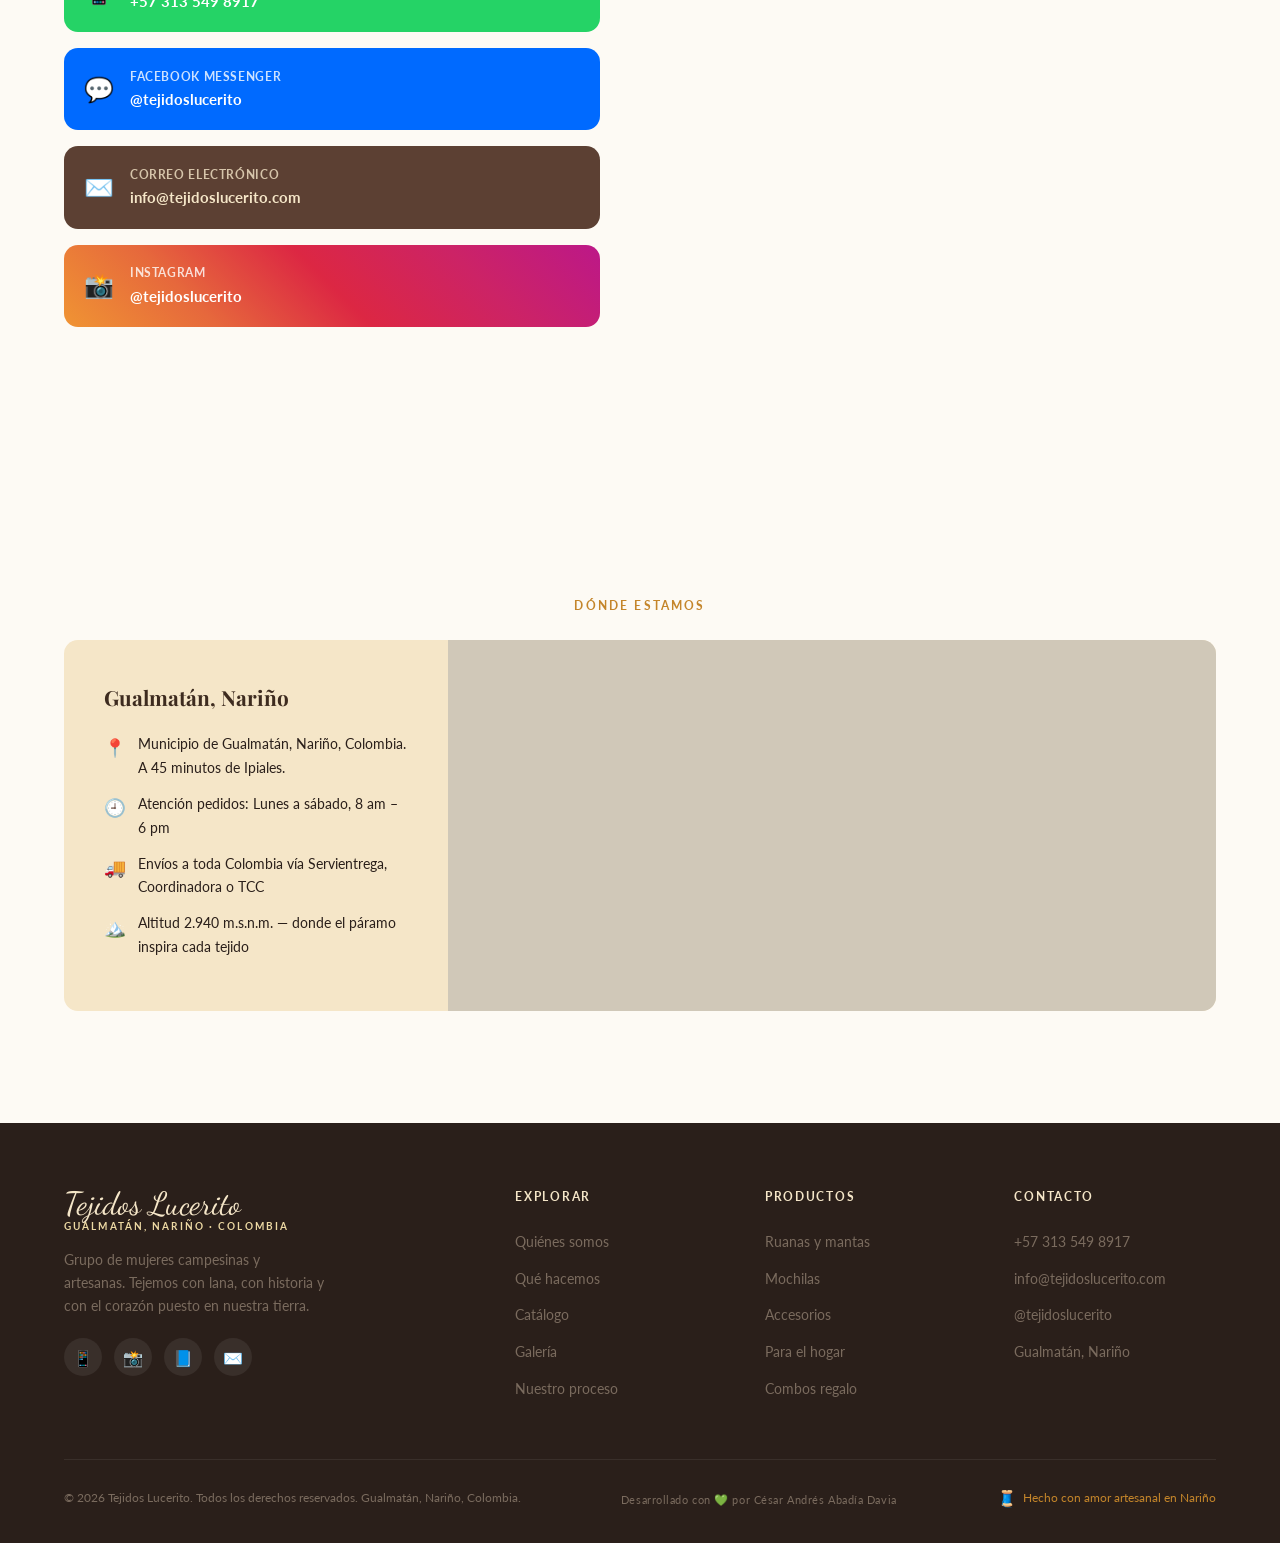
==== commit 05665c54: "Fix: Use migrated data arrays in render functions" ====
--- a/index.html
+++ b/index.html
@@ -9,7 +9,7 @@
 <meta name="robots" content="index, follow">
 <meta property="og:title" content="Tejidos Lucerito – Artesanía de Corazón, Gualmatán Nariño">
 <meta property="og:description" content="Piezas únicas tejidas a mano por mujeres campesinas de Gualmatán. Ruanas, mochilas, mantas, bufandas y más.">
-<meta property="og:image" content="images/h0duS-PT.jpeg">
+<meta property="og:image" content="/images/h0duS-PT.jpeg">
 <meta property="og:type" content="website">
 <meta property="og:locale" content="es_CO">
 <meta name="twitter:card" content="summary_large_image">
@@ -20,7 +20,7 @@
 <link rel="icon" type="image/svg+xml" href="favicon.svg">
 <link rel="preload" href="assets/css/styles.css" as="style">
 <link rel="preload" href="assets/js/main.js" as="script">
-<link rel="preload" href="images/h0duS-PT.jpeg" as="image">
+<link rel="preload" href="/images/h0duS-PT.jpeg" as="image">
 <meta name="theme-color" content="#5C4033">
 
 <!-- Structured Data / Schema.org -->
@@ -149,7 +149,7 @@
   </div>
   <div class="hero-visual" aria-hidden="true">
     <img
-      src="images/h0duS-PT.jpeg"
+      src="/images/h0duS-PT.jpeg"
       alt="Artesana tejiendo en Gualmatán"
       class="hero-img-main"
       loading="eager"
@@ -172,14 +172,14 @@
     <div class="quienes-grid">
       <div class="quienes-images reveal">
         <img
-          src="images/jTRVo9Pf.jpeg"
+          src="/images/jTRVo9Pf.jpeg"
           alt="Mujeres artesanas de Tejidos Lucerito en Gualmatán, Nariño"
           class="quienes-img-1"
           loading="lazy"
           onerror="imgOnError(this)"
         >
         <img
-          src="images/vDOIHA_2.jpeg"
+          src="/images/vDOIHA_2.jpeg"
           alt="Detalle de tejido artesanal tradicional nariñense"
           class="quienes-img-2"
           loading="lazy"
@@ -248,7 +248,7 @@
     <div class="tecnicas-grid">
       <article class="tecnica-card reveal reveal-delay-1">
         <div class="tecnica-img-wrap">
-          <img src="images/jTRVo9Pf.jpeg" alt="Telar de pie artesanal nariñense" loading="lazy" onerror="imgOnError(this)">
+          <img src="/images/jTRVo9Pf.jpeg" alt="Telar de pie artesanal nariñense" loading="lazy" onerror="imgOnError(this)">
         </div>
         <div class="tecnica-body">
           <div class="tecnica-icon">🪡</div>
@@ -258,7 +258,7 @@
       </article>
       <article class="tecnica-card reveal reveal-delay-2">
         <div class="tecnica-img-wrap">
-          <img src="images/otubdlel.jpeg" alt="Crochet artesanal a mano" loading="lazy" onerror="imgOnError(this)">
+          <img src="/images/otubdlel.jpeg" alt="Crochet artesanal a mano" loading="lazy" onerror="imgOnError(this)">
         </div>
         <div class="tecnica-body">
           <div class="tecnica-icon">🧶</div>
@@ -268,7 +268,7 @@
       </article>
       <article class="tecnica-card reveal reveal-delay-3">
         <div class="tecnica-img-wrap">
-          <img src="images/msWJyv8j.jpeg" alt="Tejido en palillo dos agujas" loading="lazy" onerror="imgOnError(this)">
+          <img src="/images/msWJyv8j.jpeg" alt="Tejido en palillo dos agujas" loading="lazy" onerror="imgOnError(this)">
         </div>
         <div class="tecnica-body">
           <div class="tecnica-icon">🪢</div>
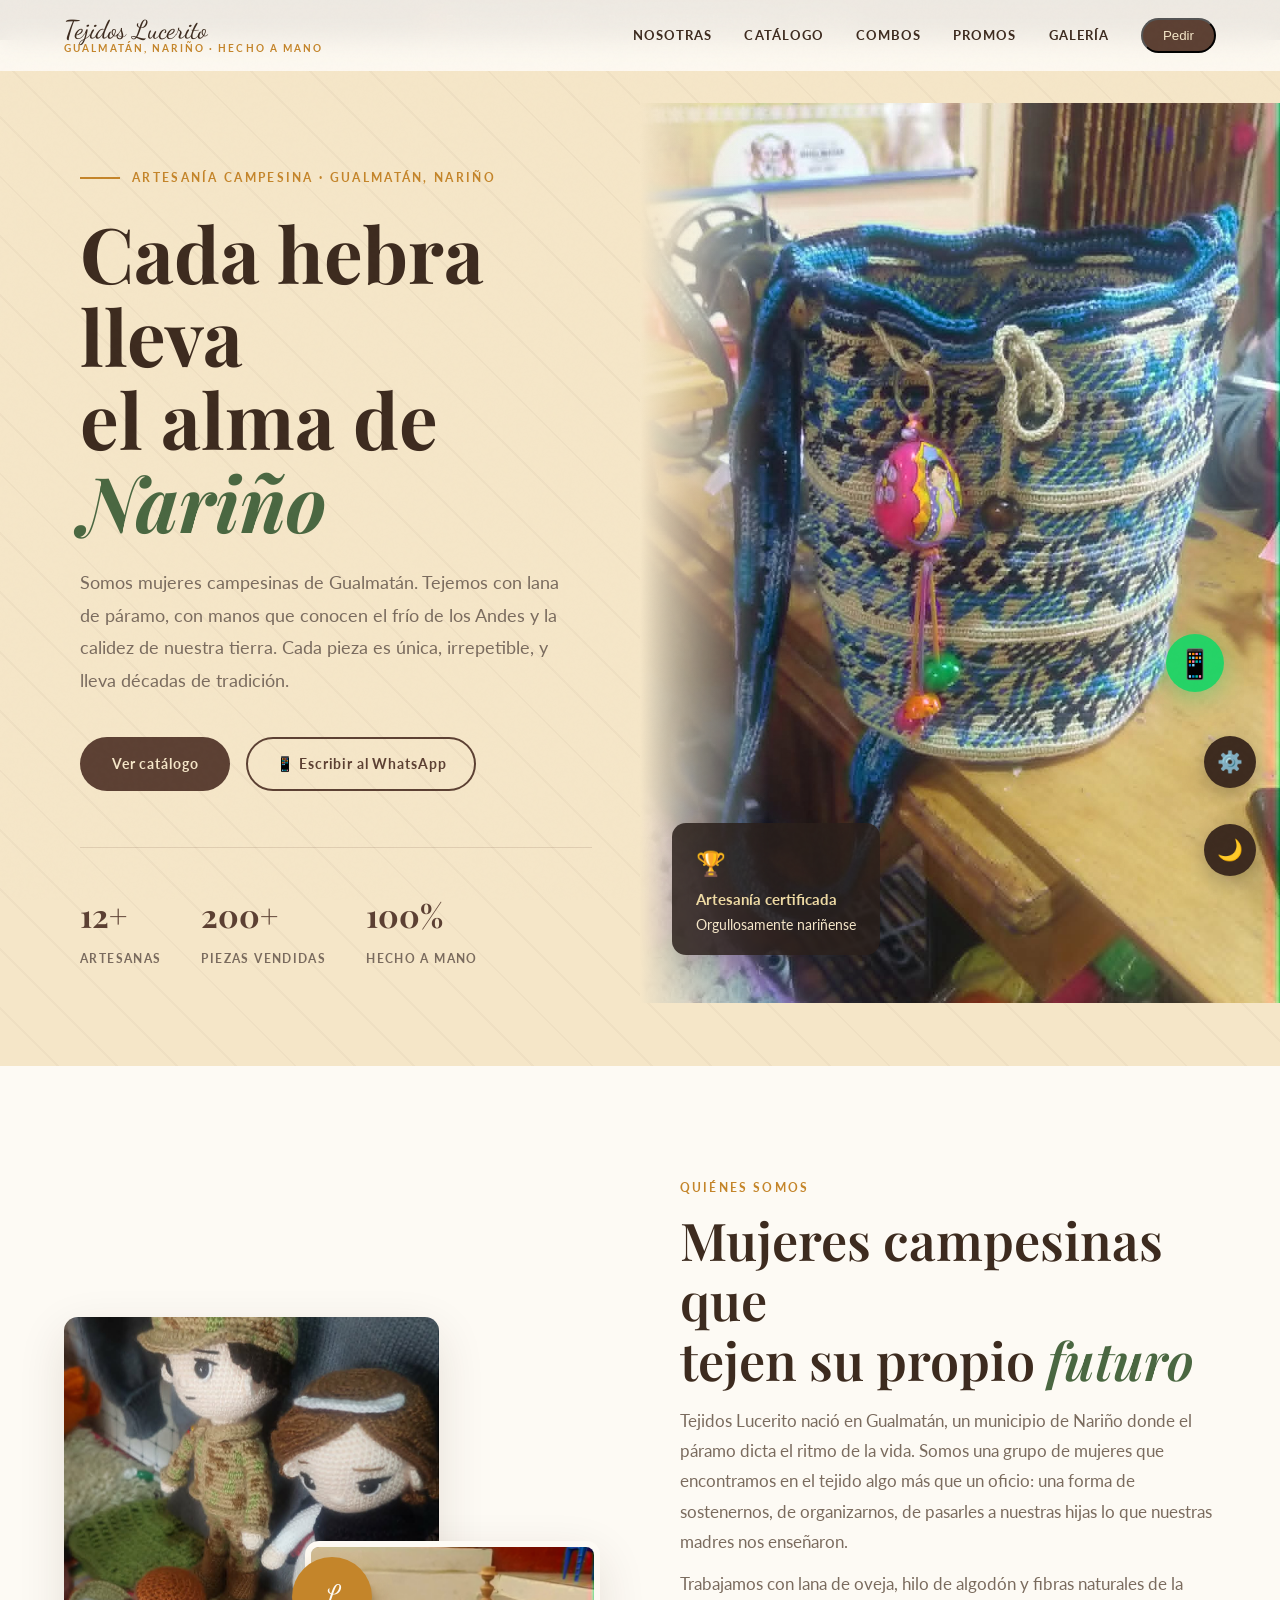
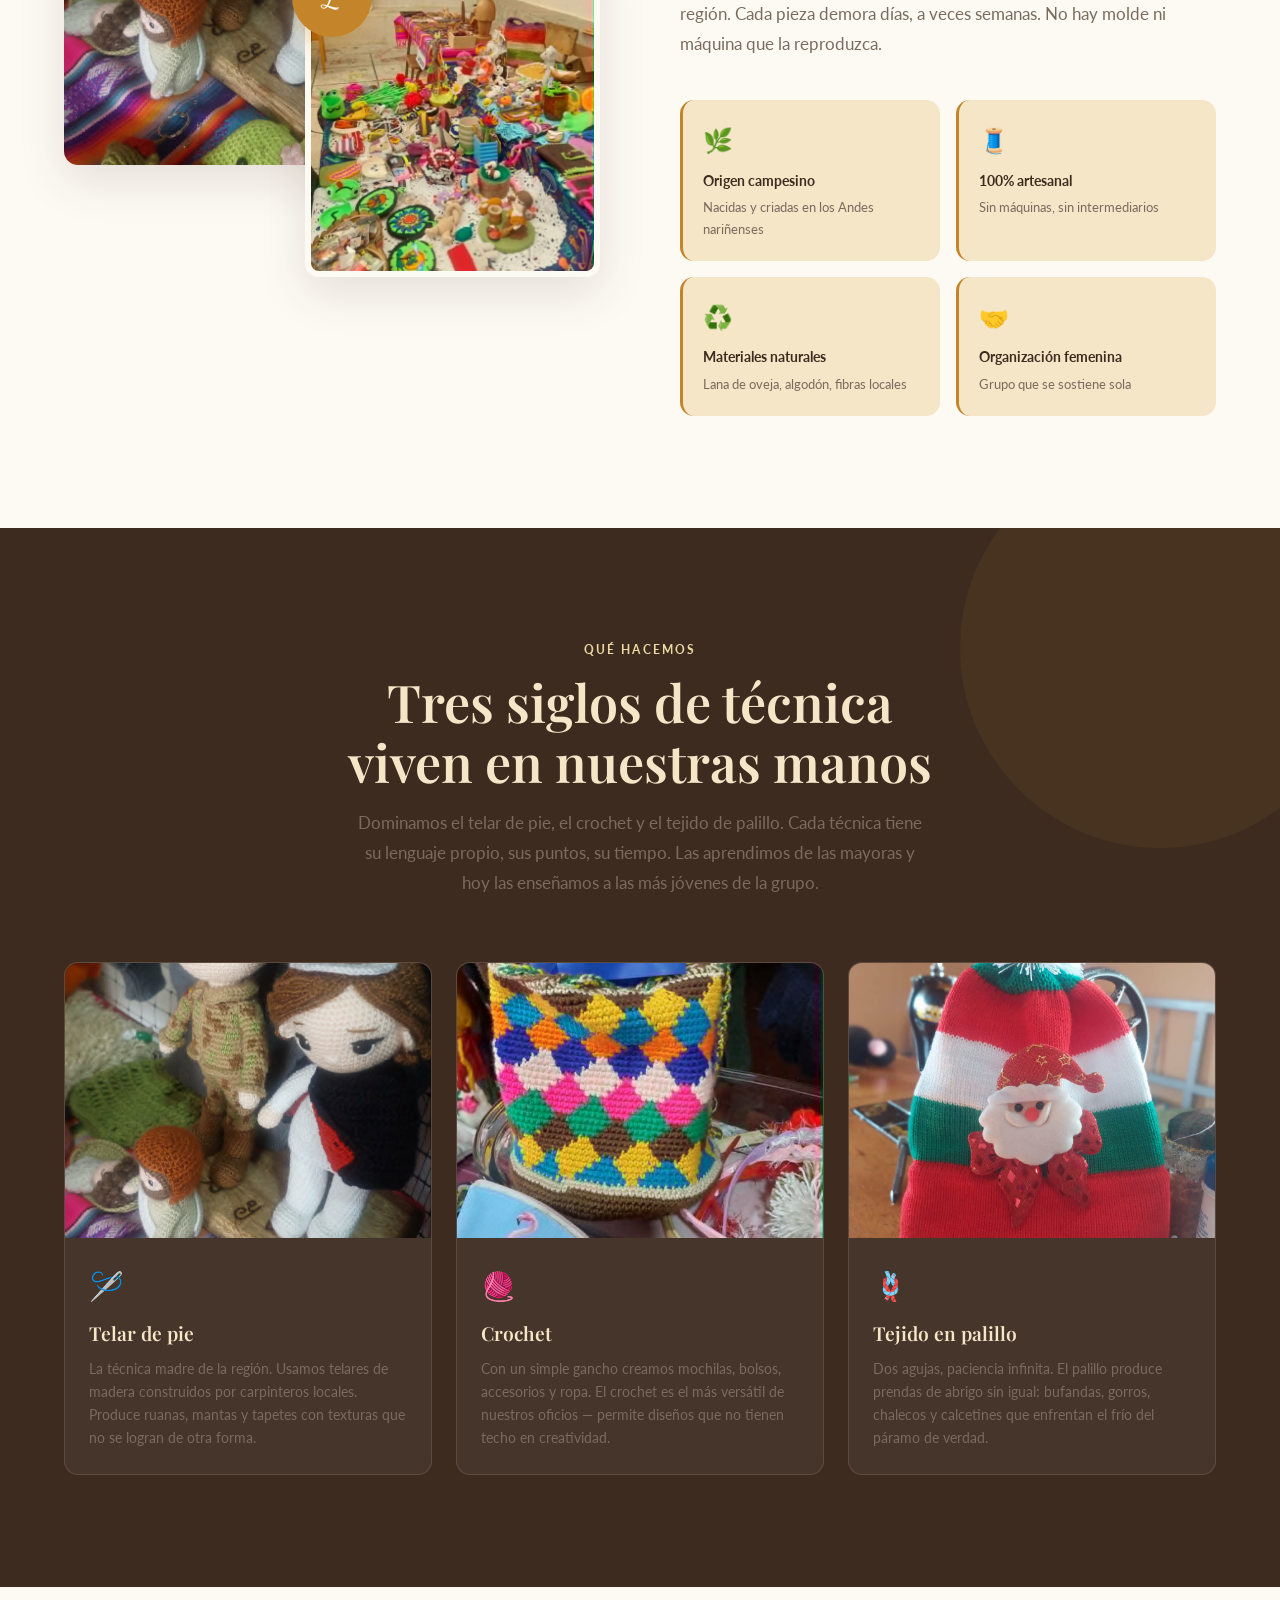
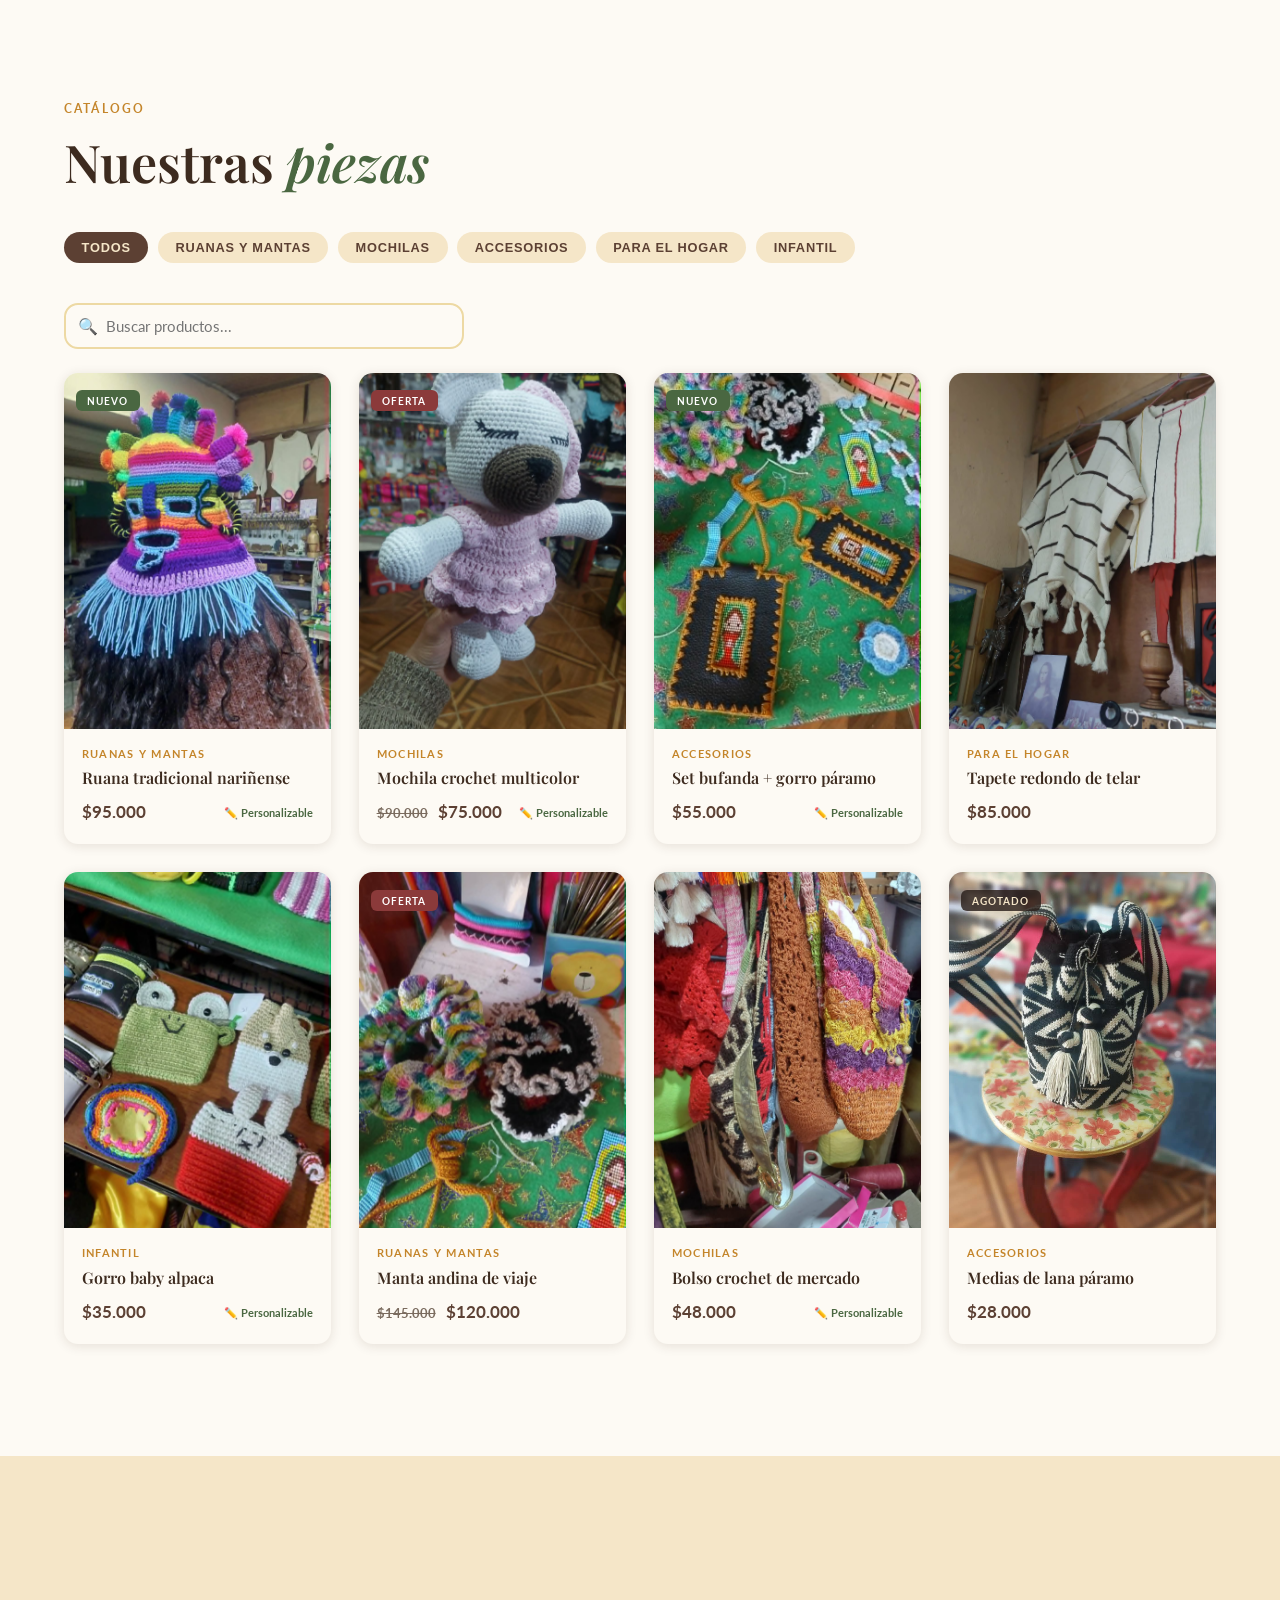
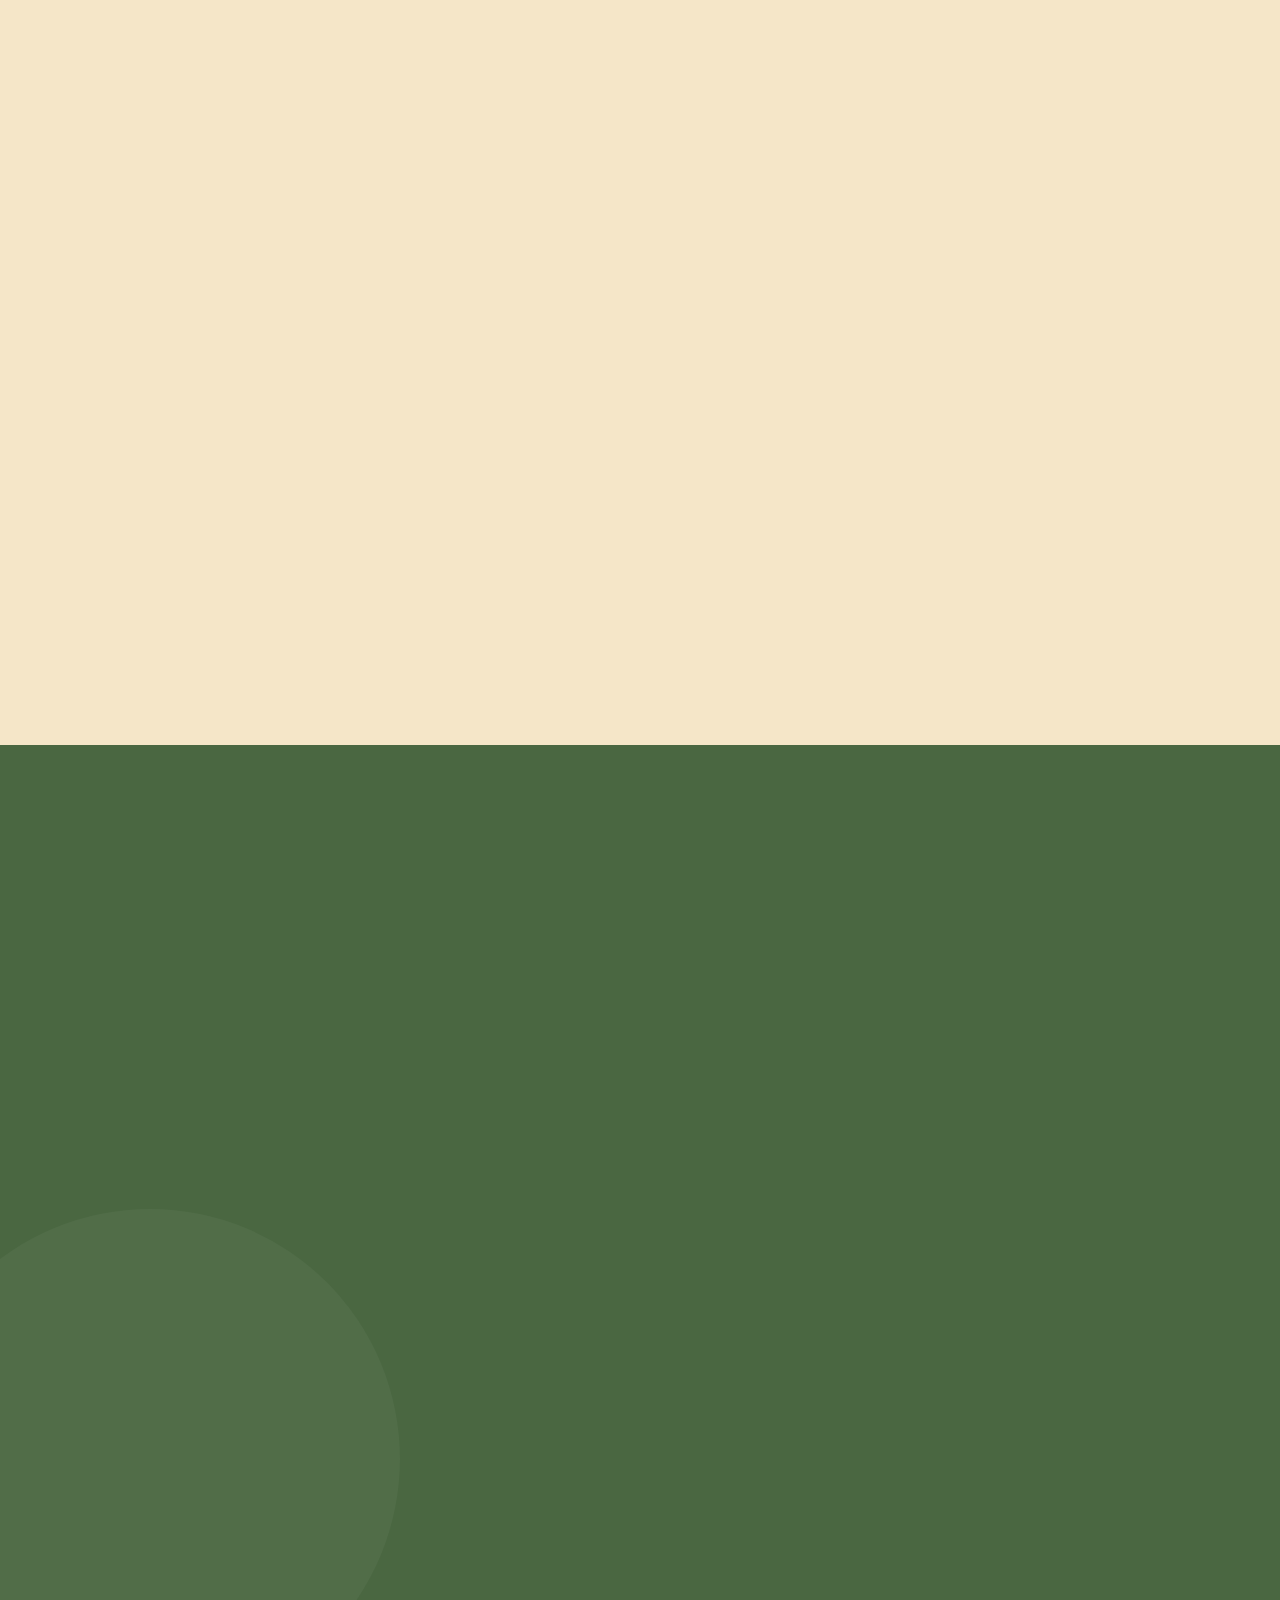
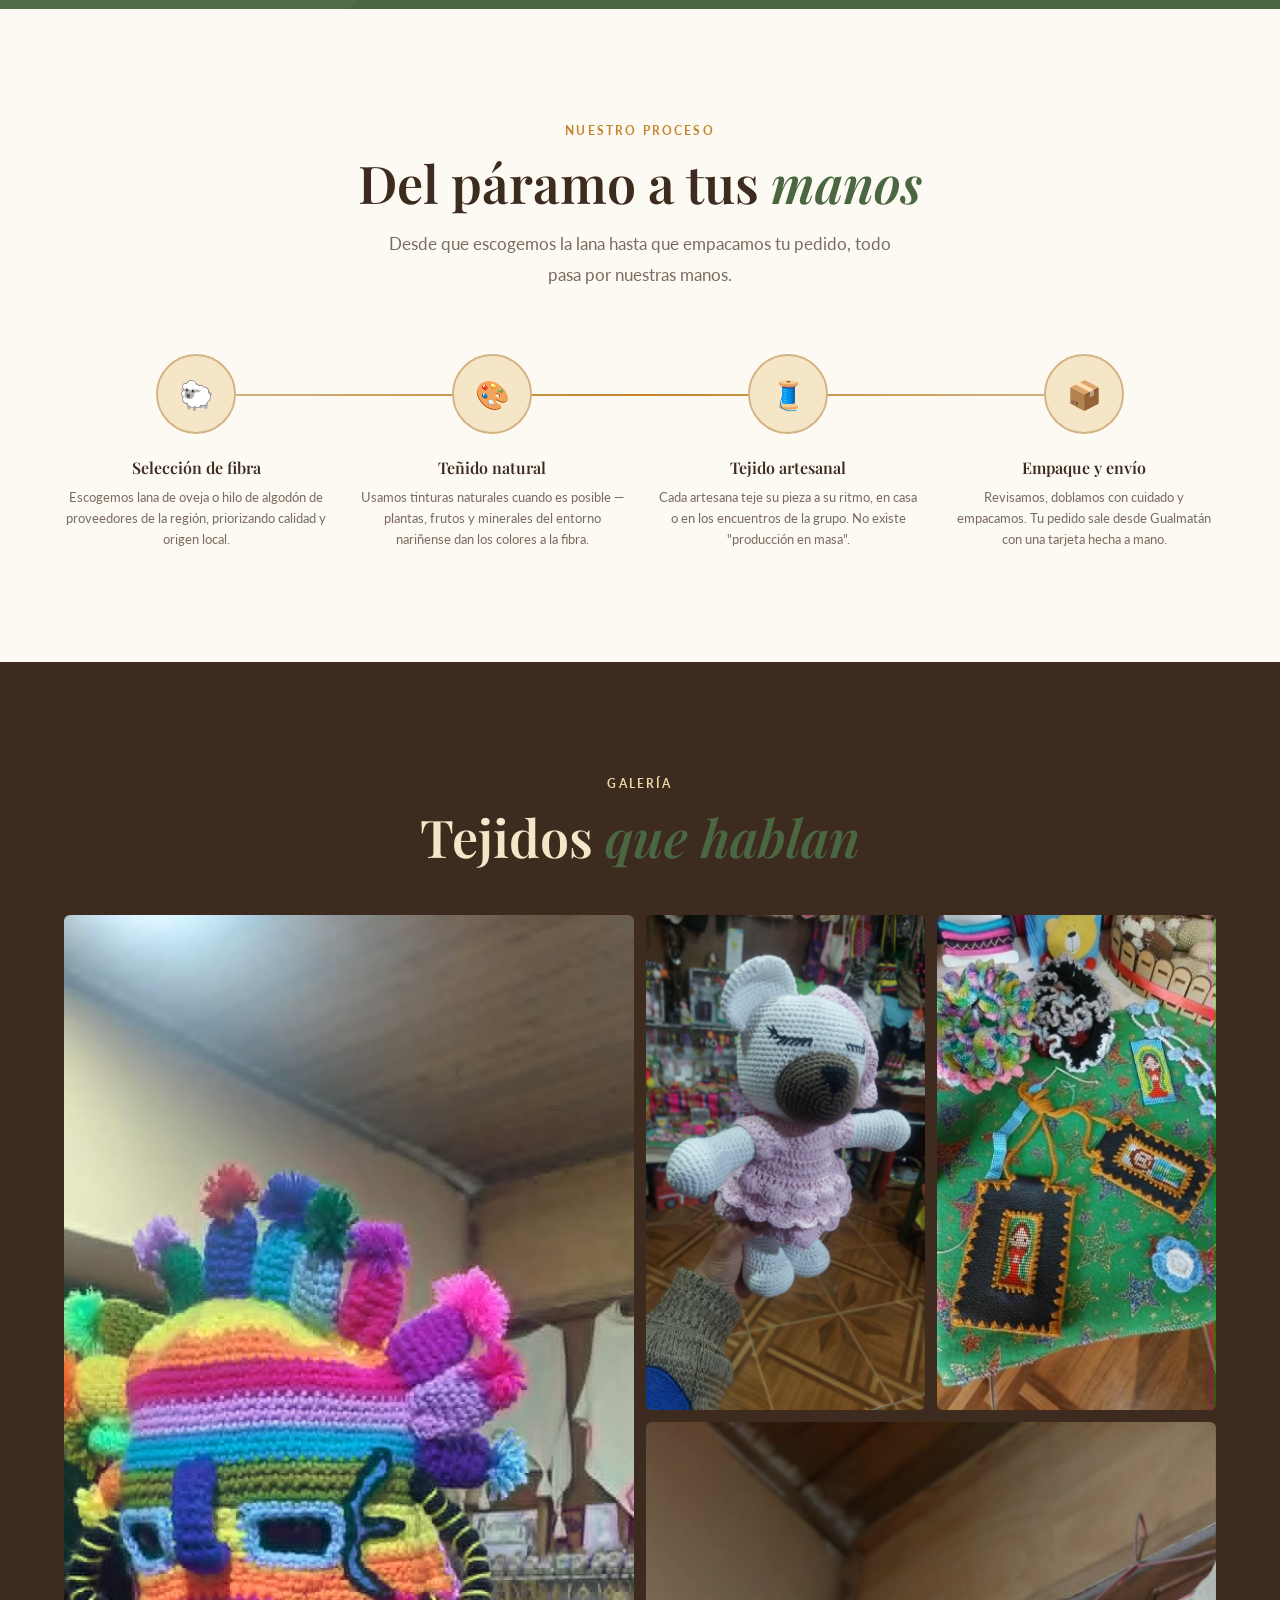
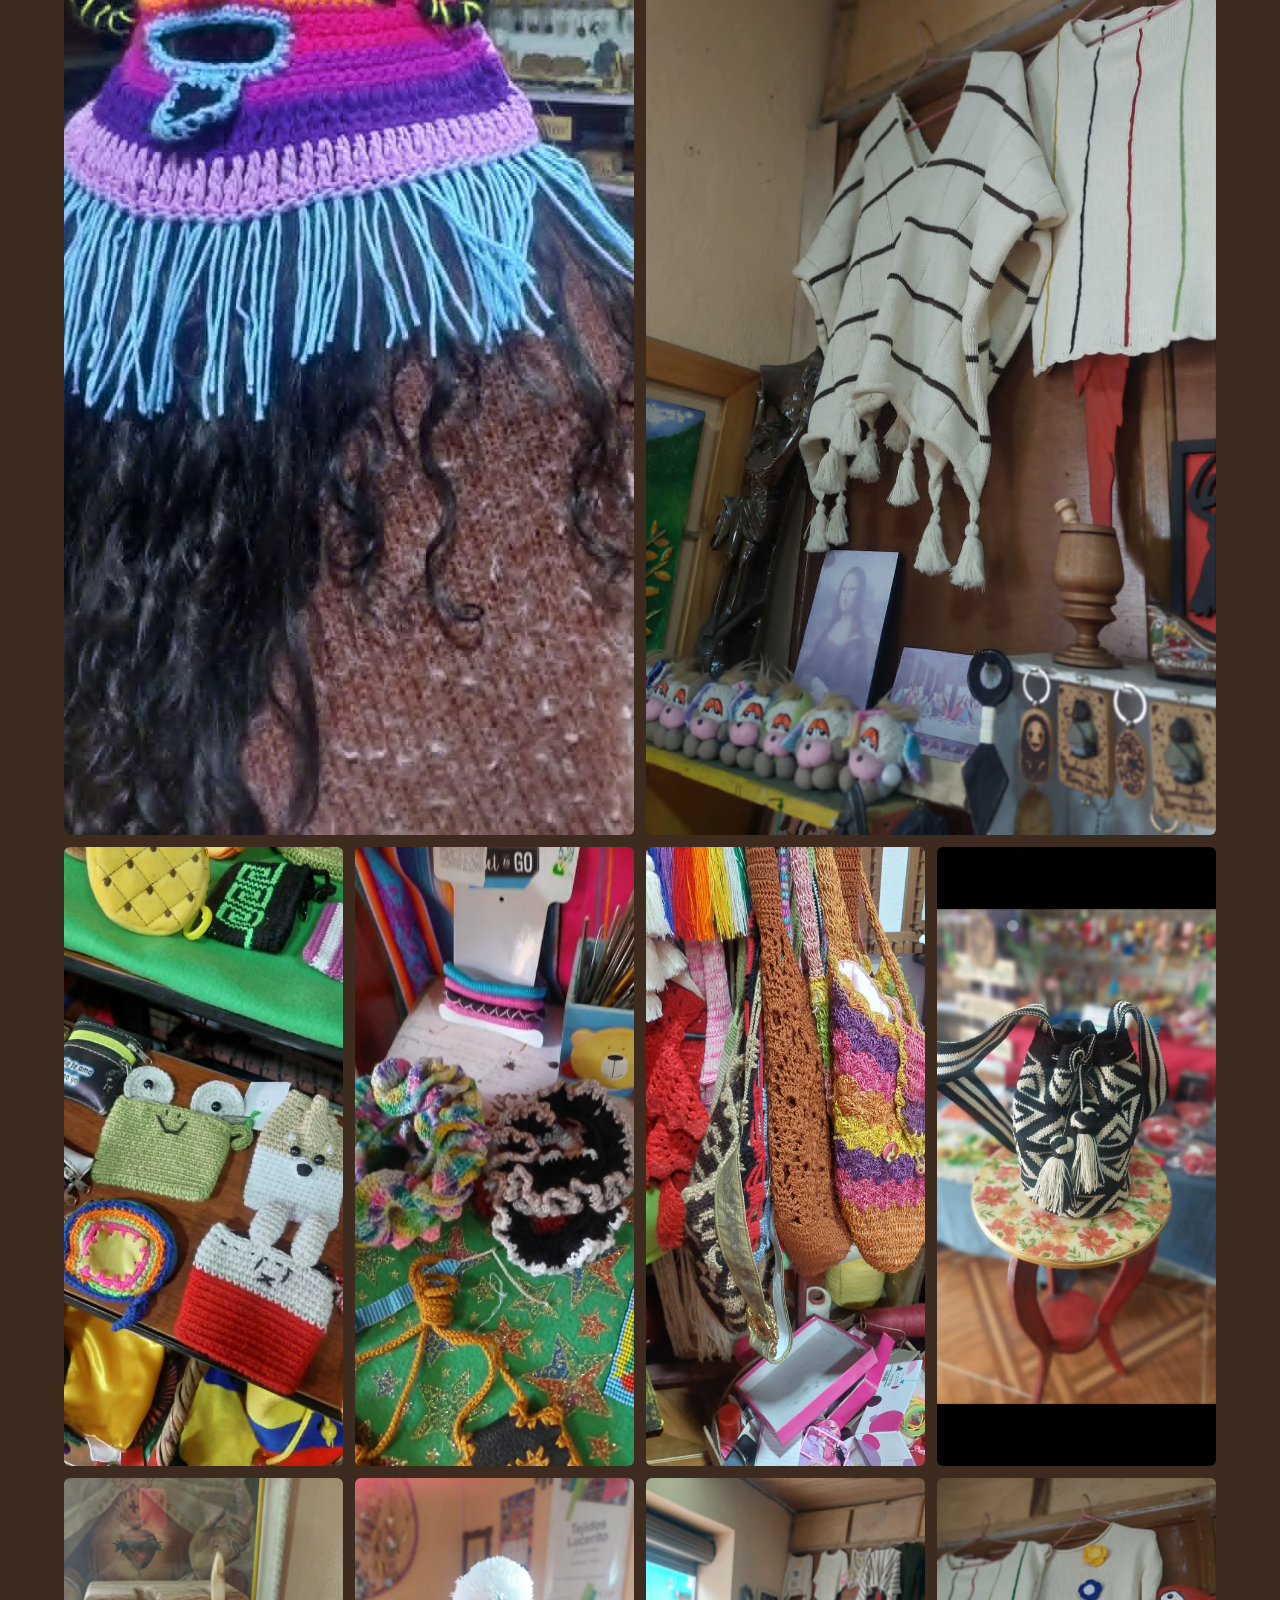
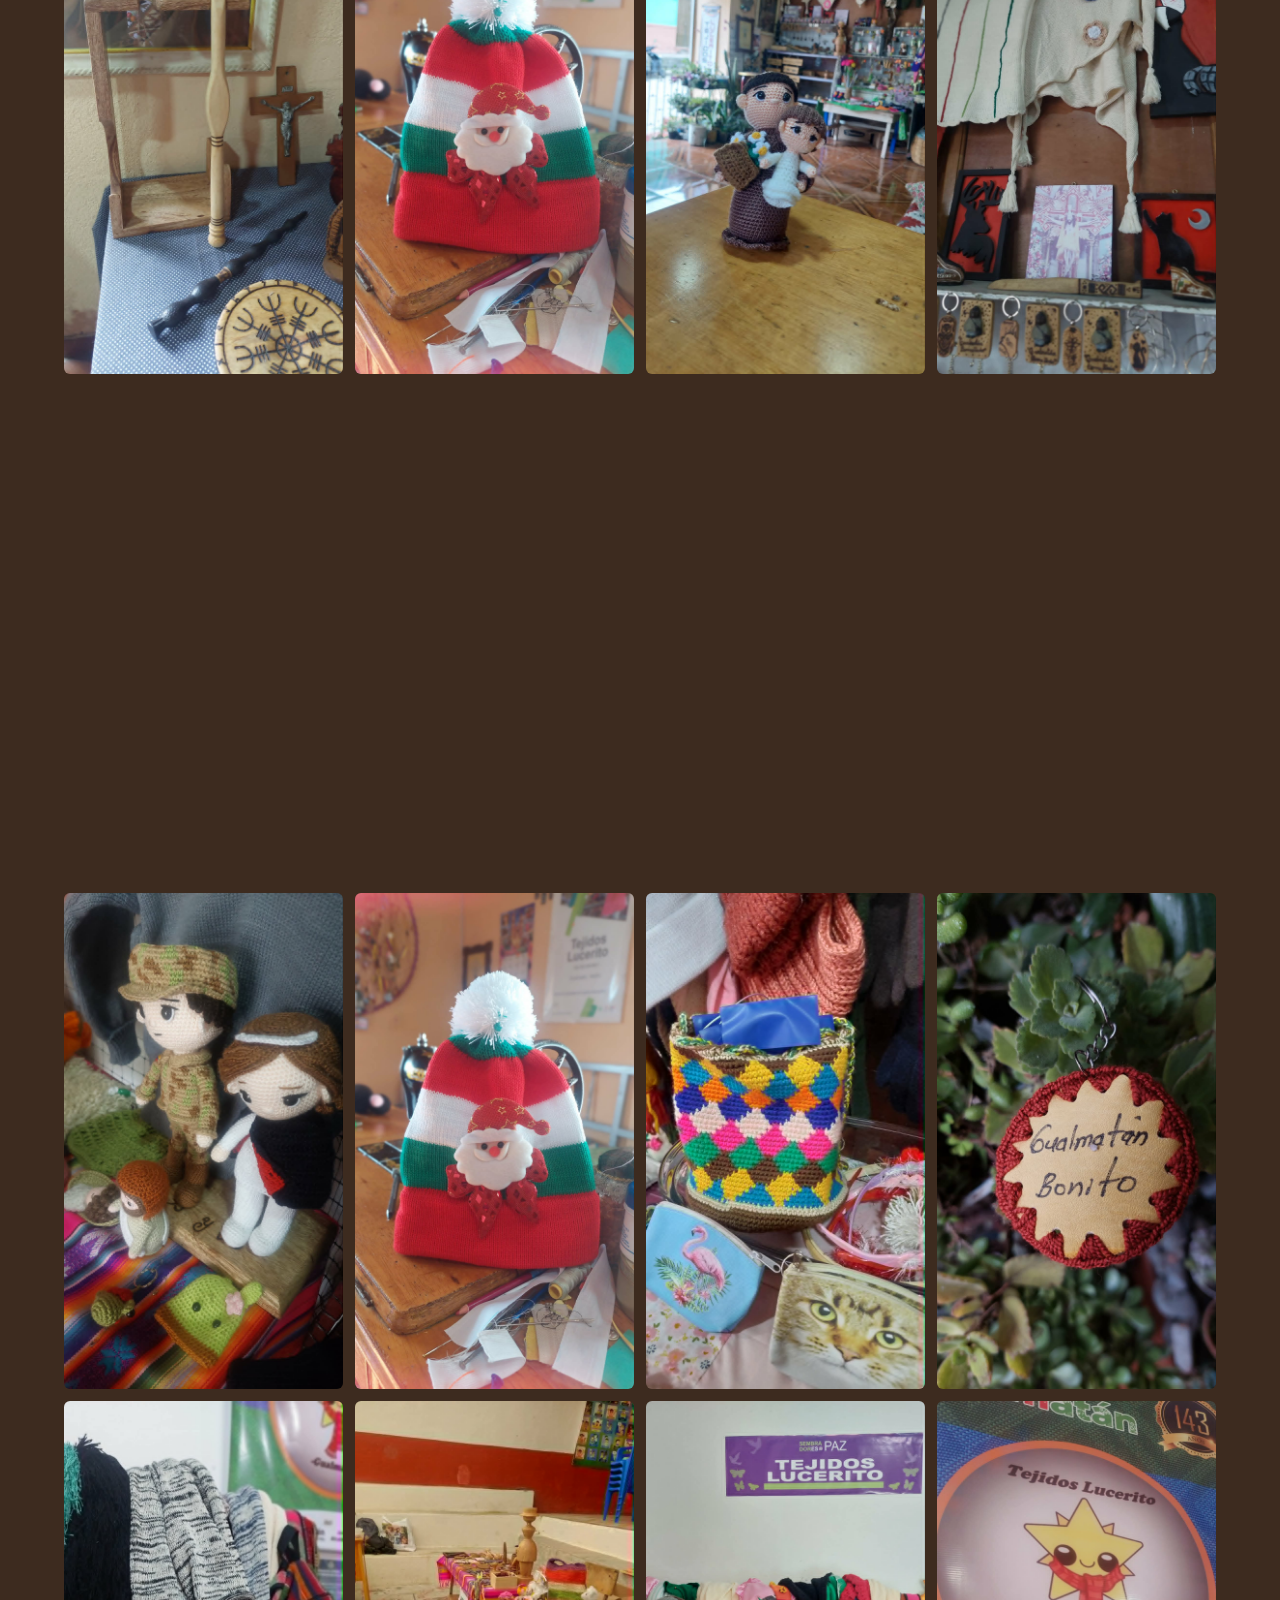
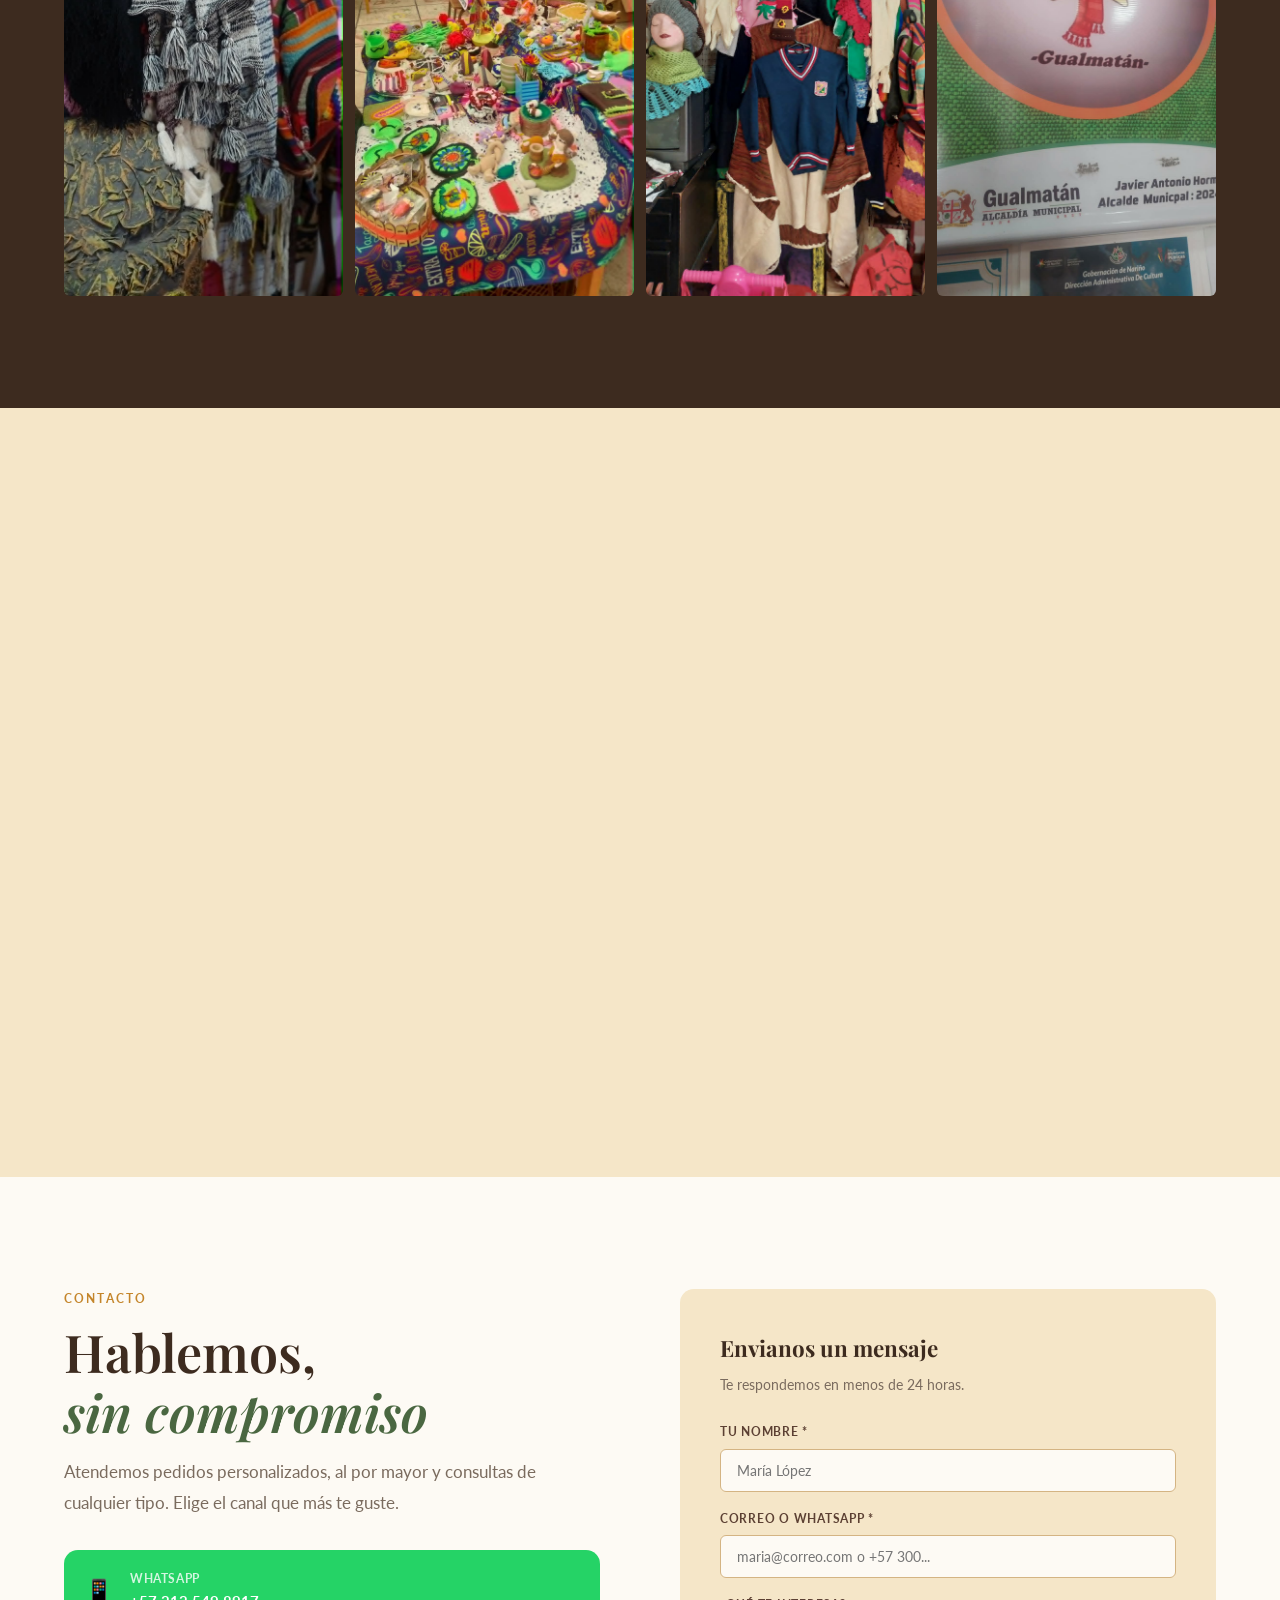
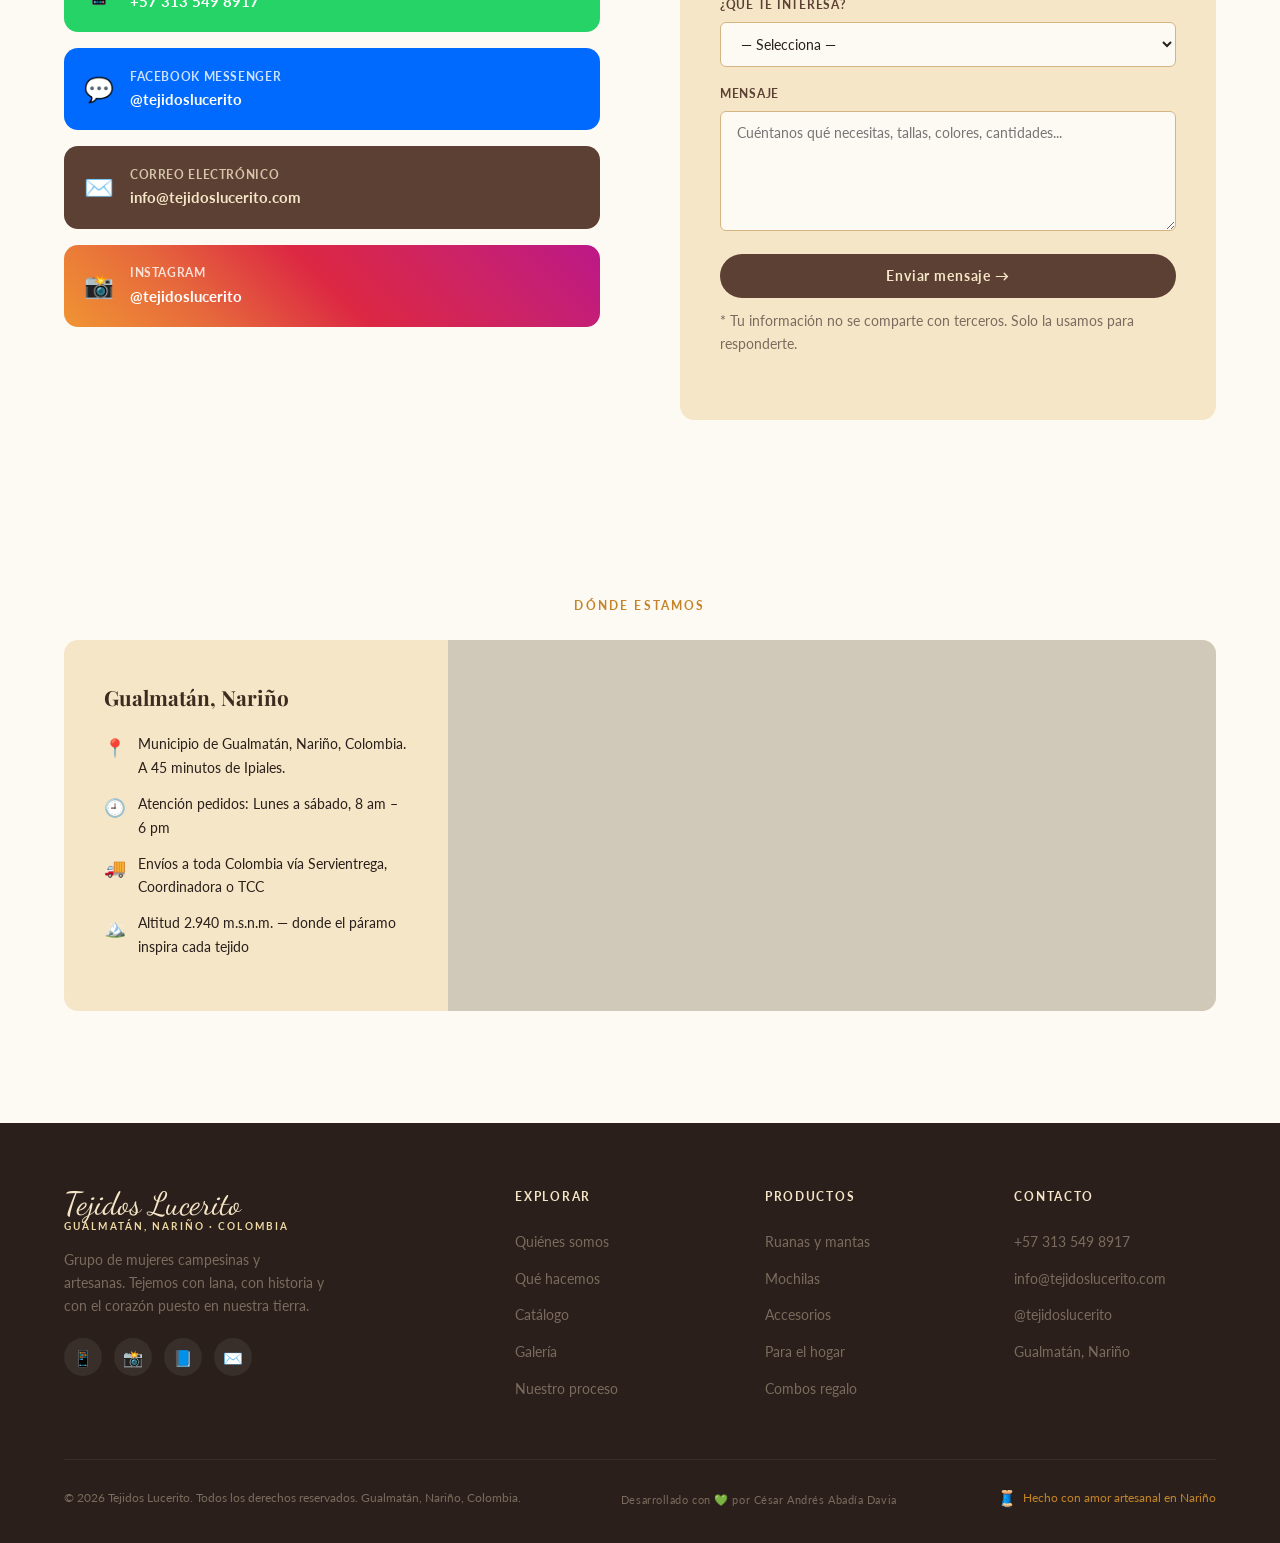
==== commit 9896c1f5: "Fix all image paths to absolute URLs" ====
--- a/index.html
+++ b/index.html
@@ -49,7 +49,7 @@
     {
       "@type": "LocalBusiness",
       "name": "Tejidos Lucerito",
-      "image": "images/h0duS-PT.jpeg",
+      "image": "/images/h0duS-PT.jpeg",
       "priceRange": "$$",
       "address": {
         "@type": "PostalAddress",
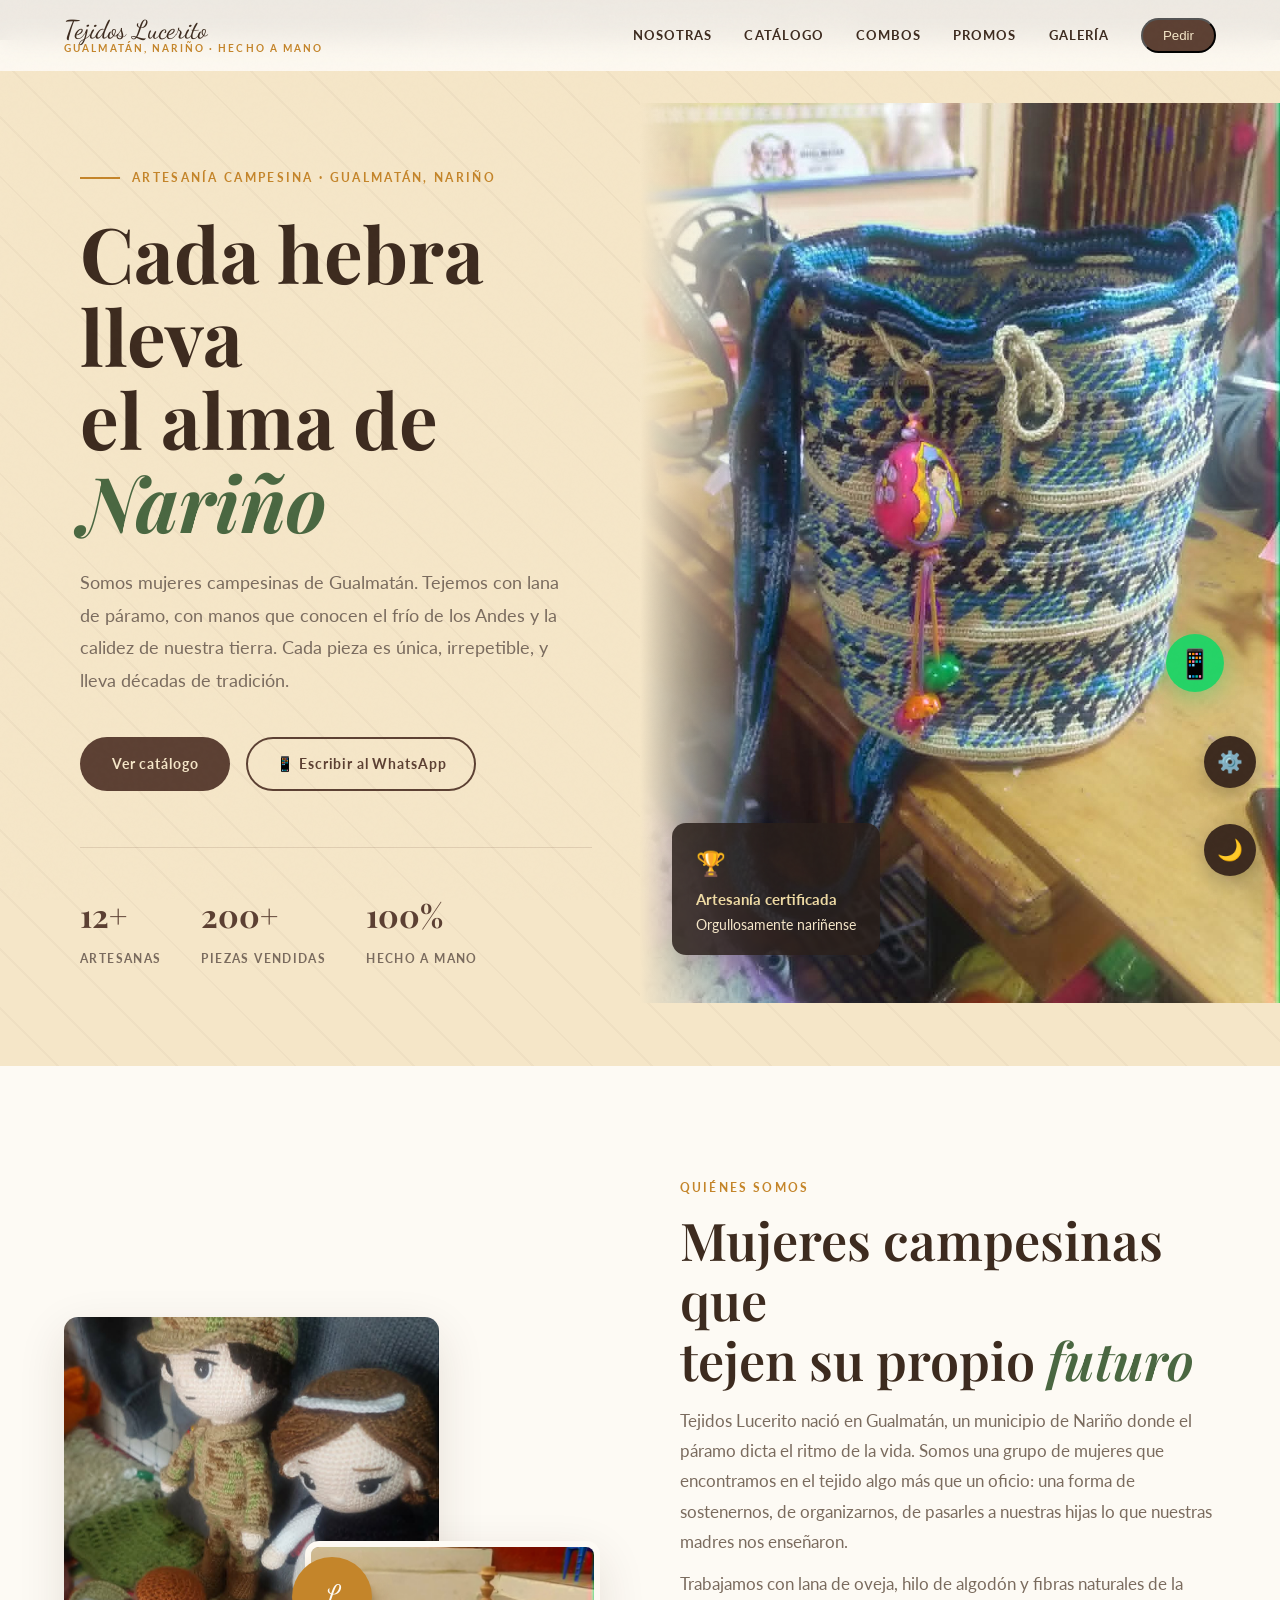
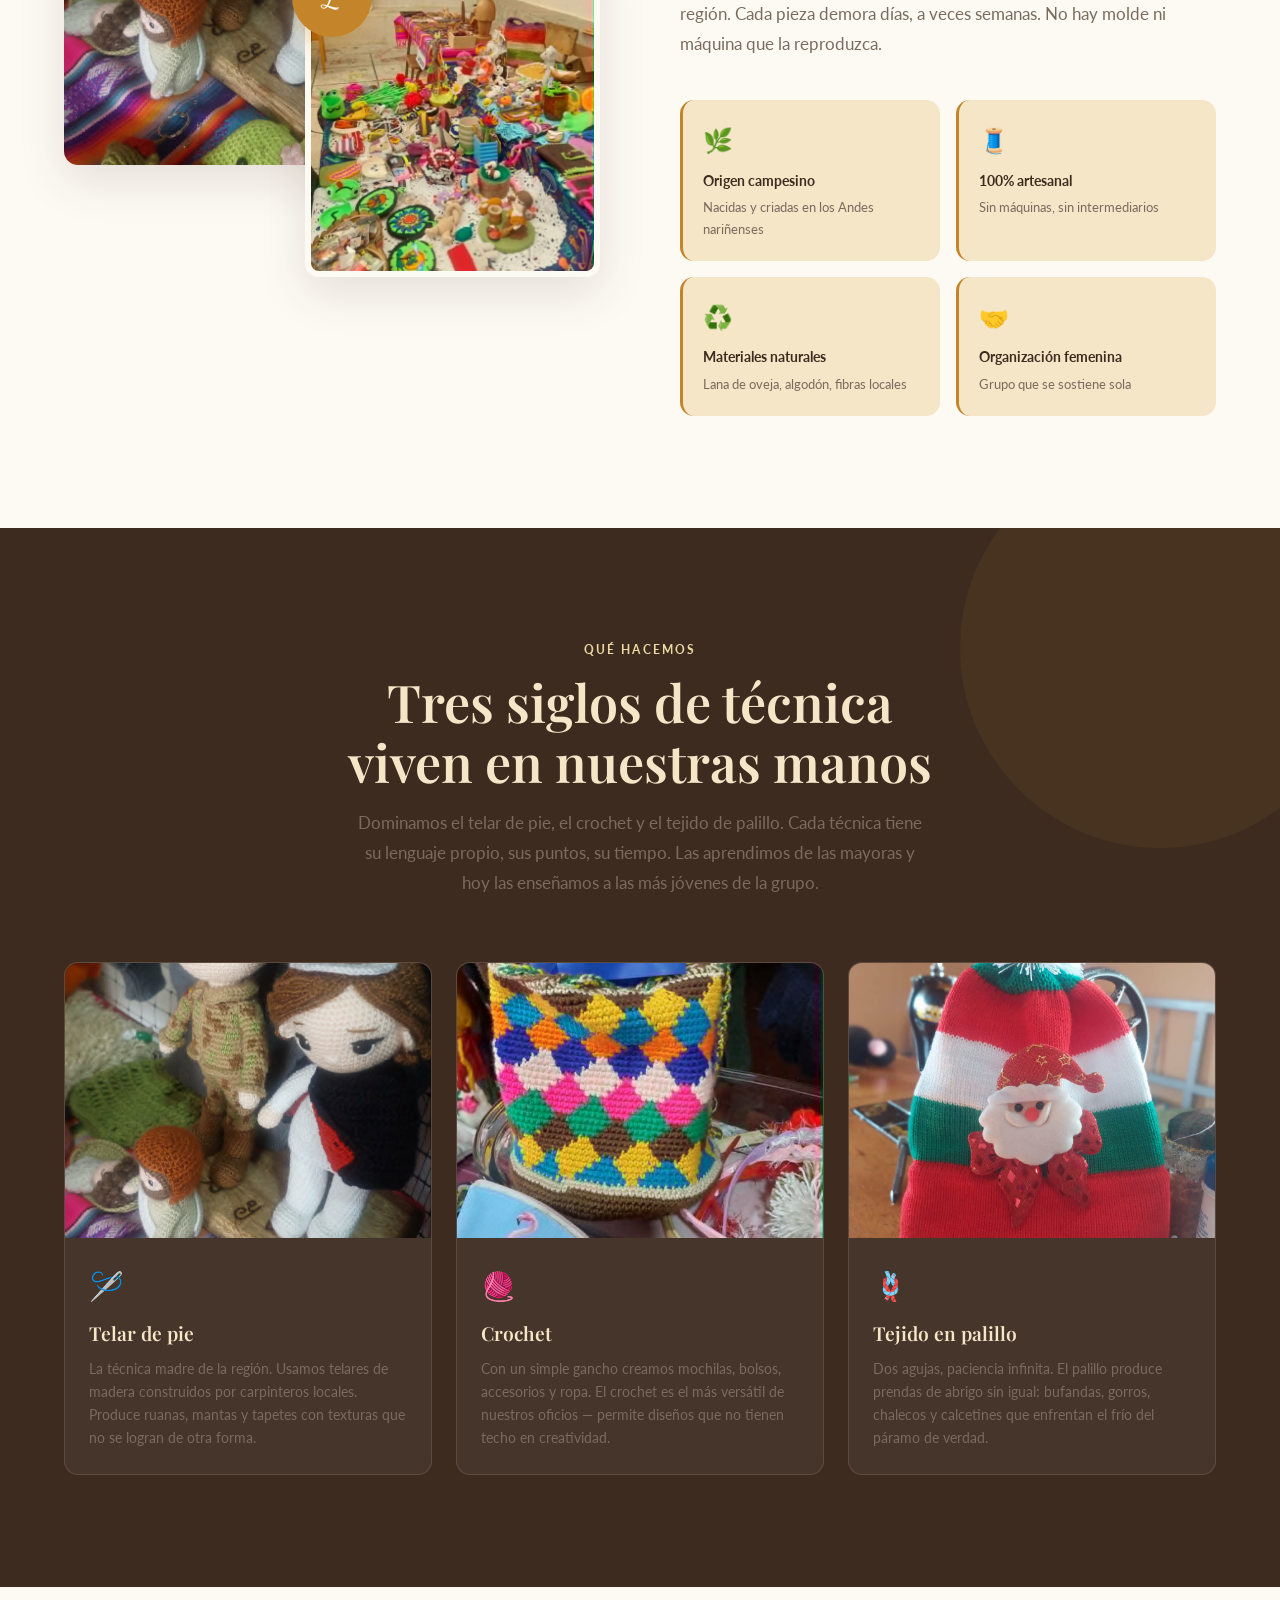
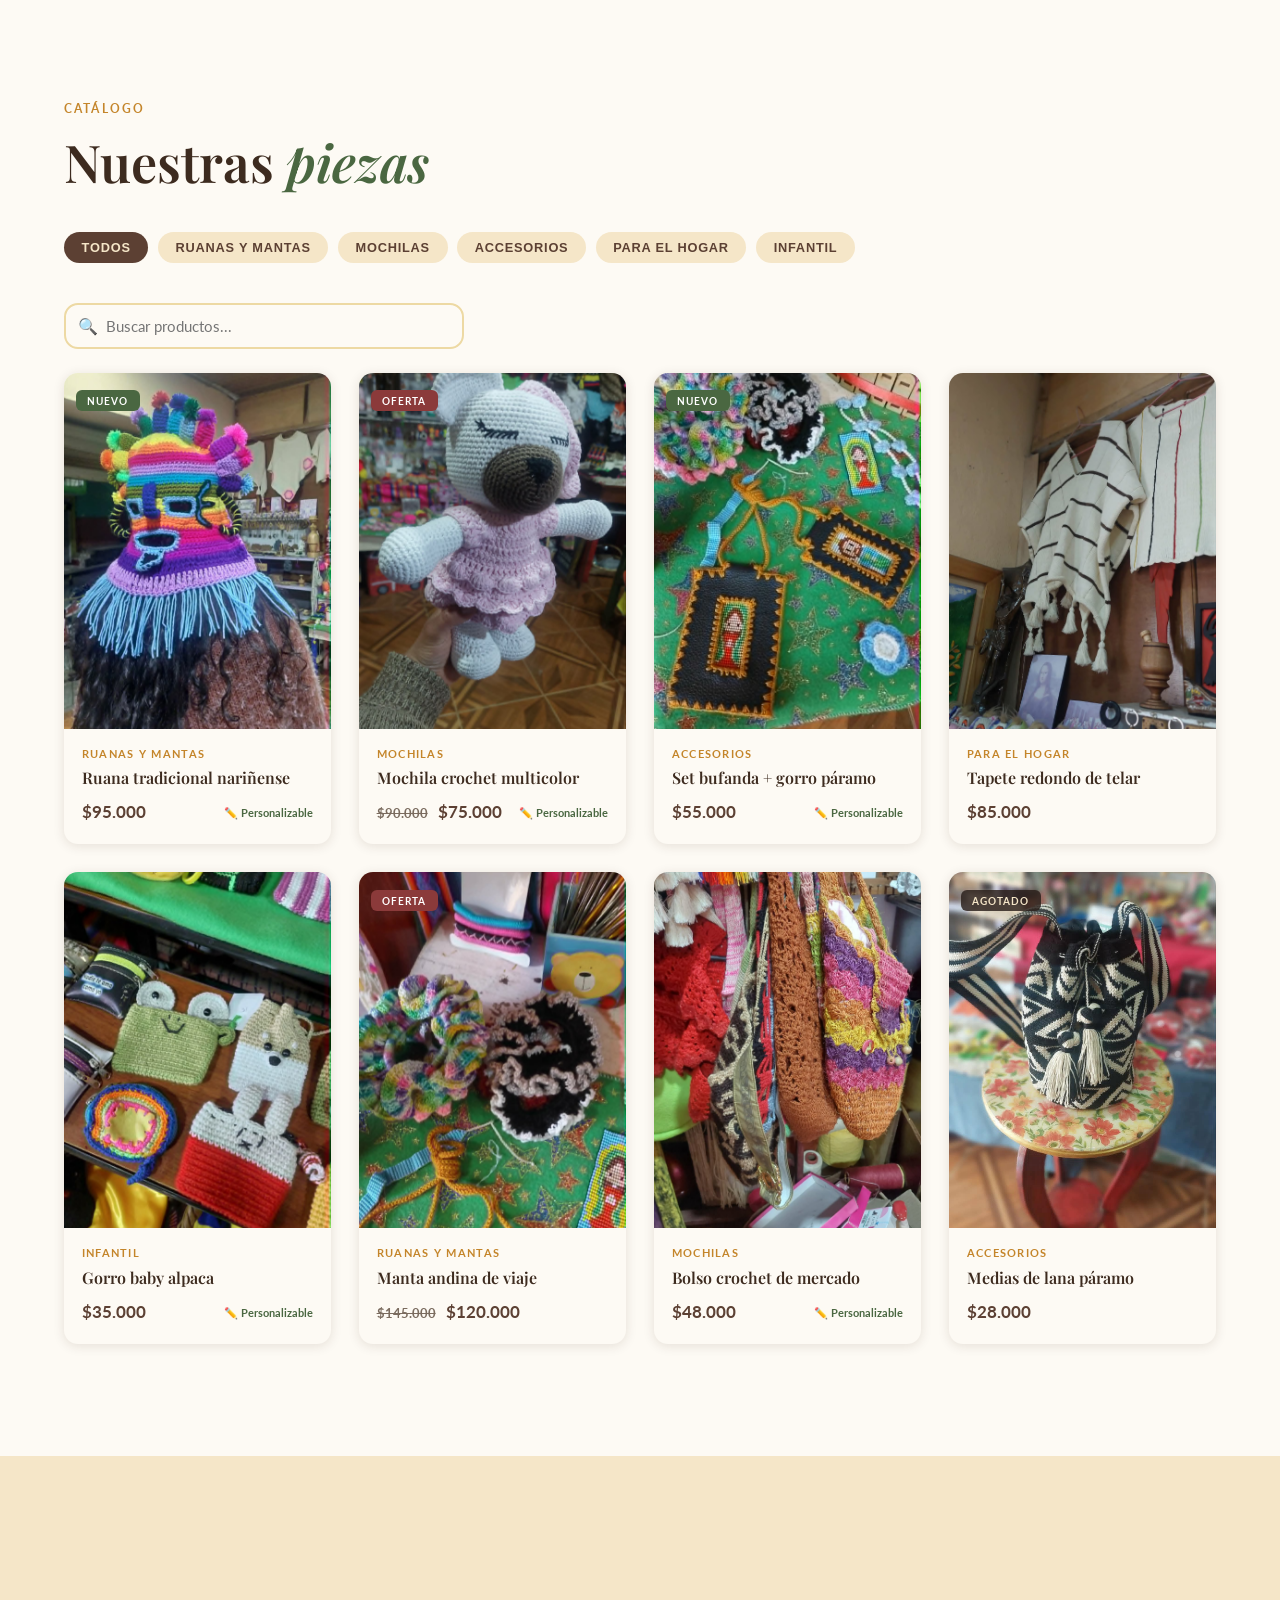
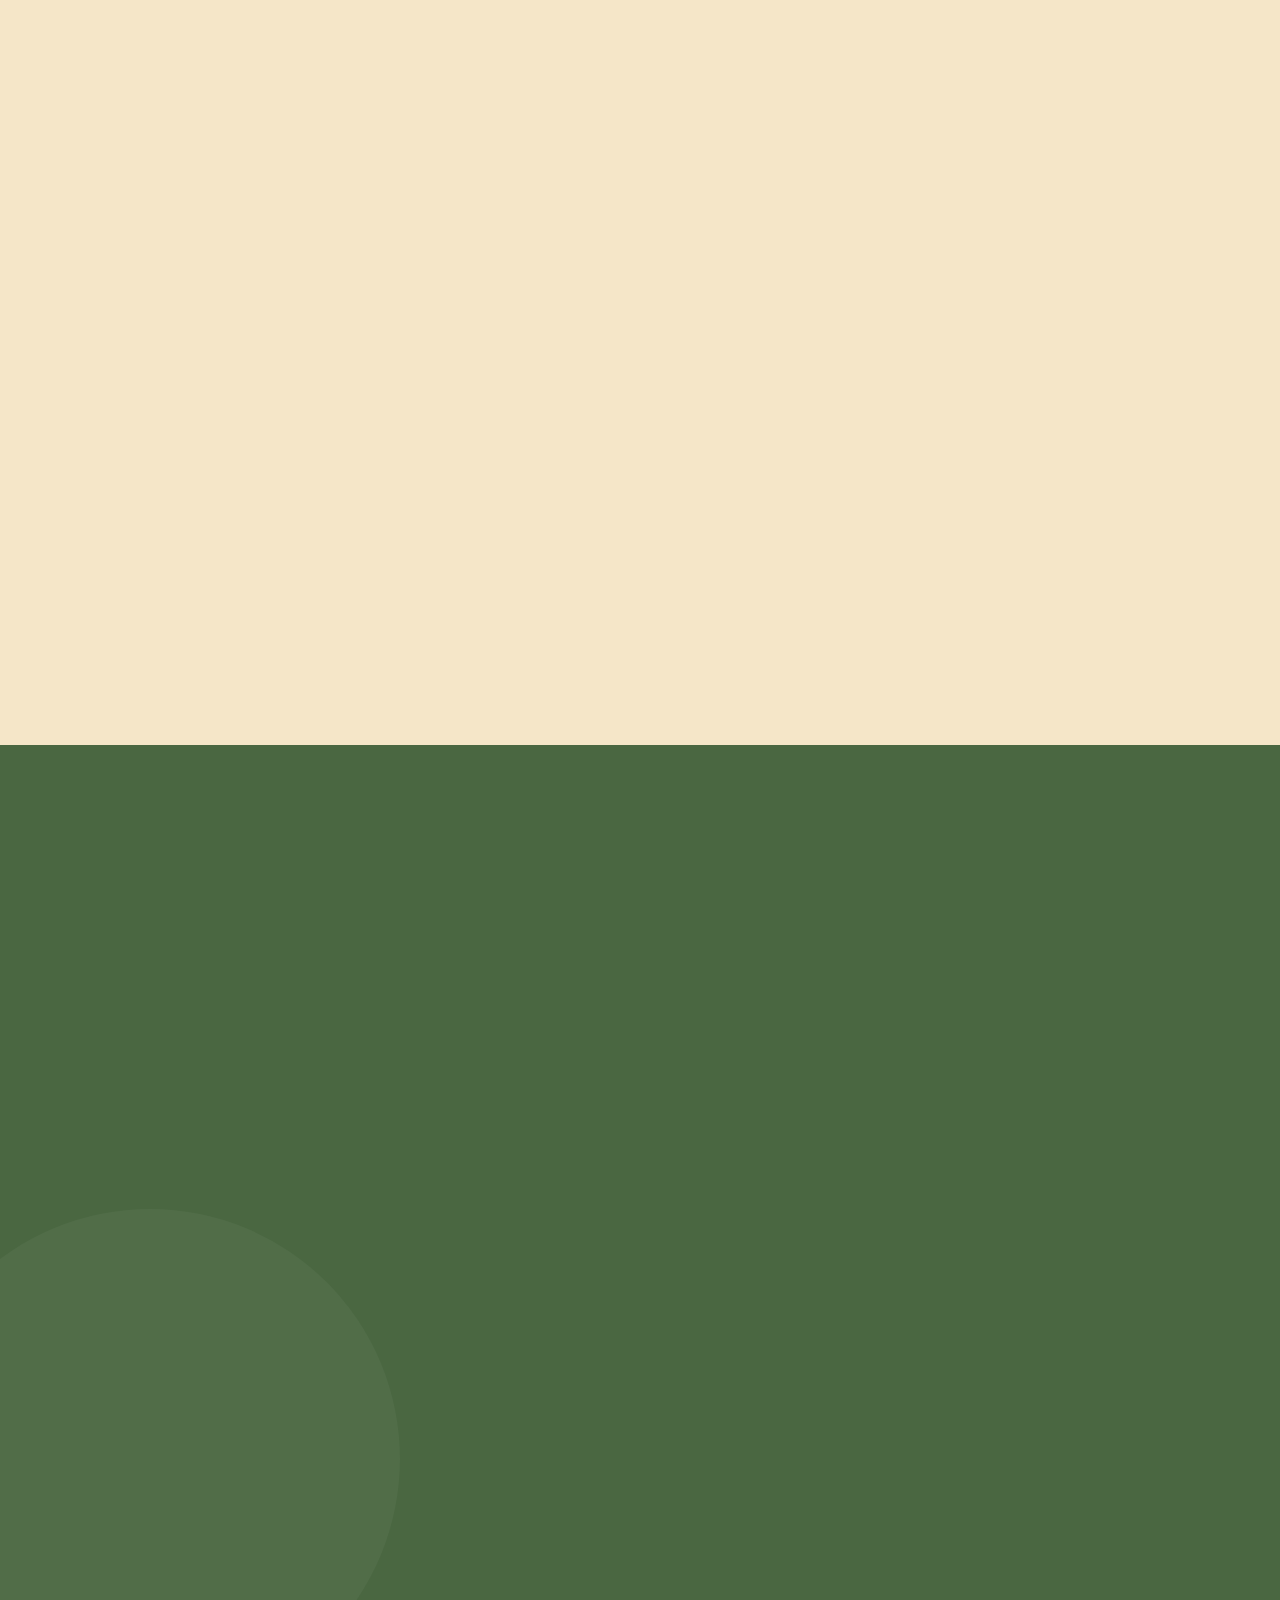
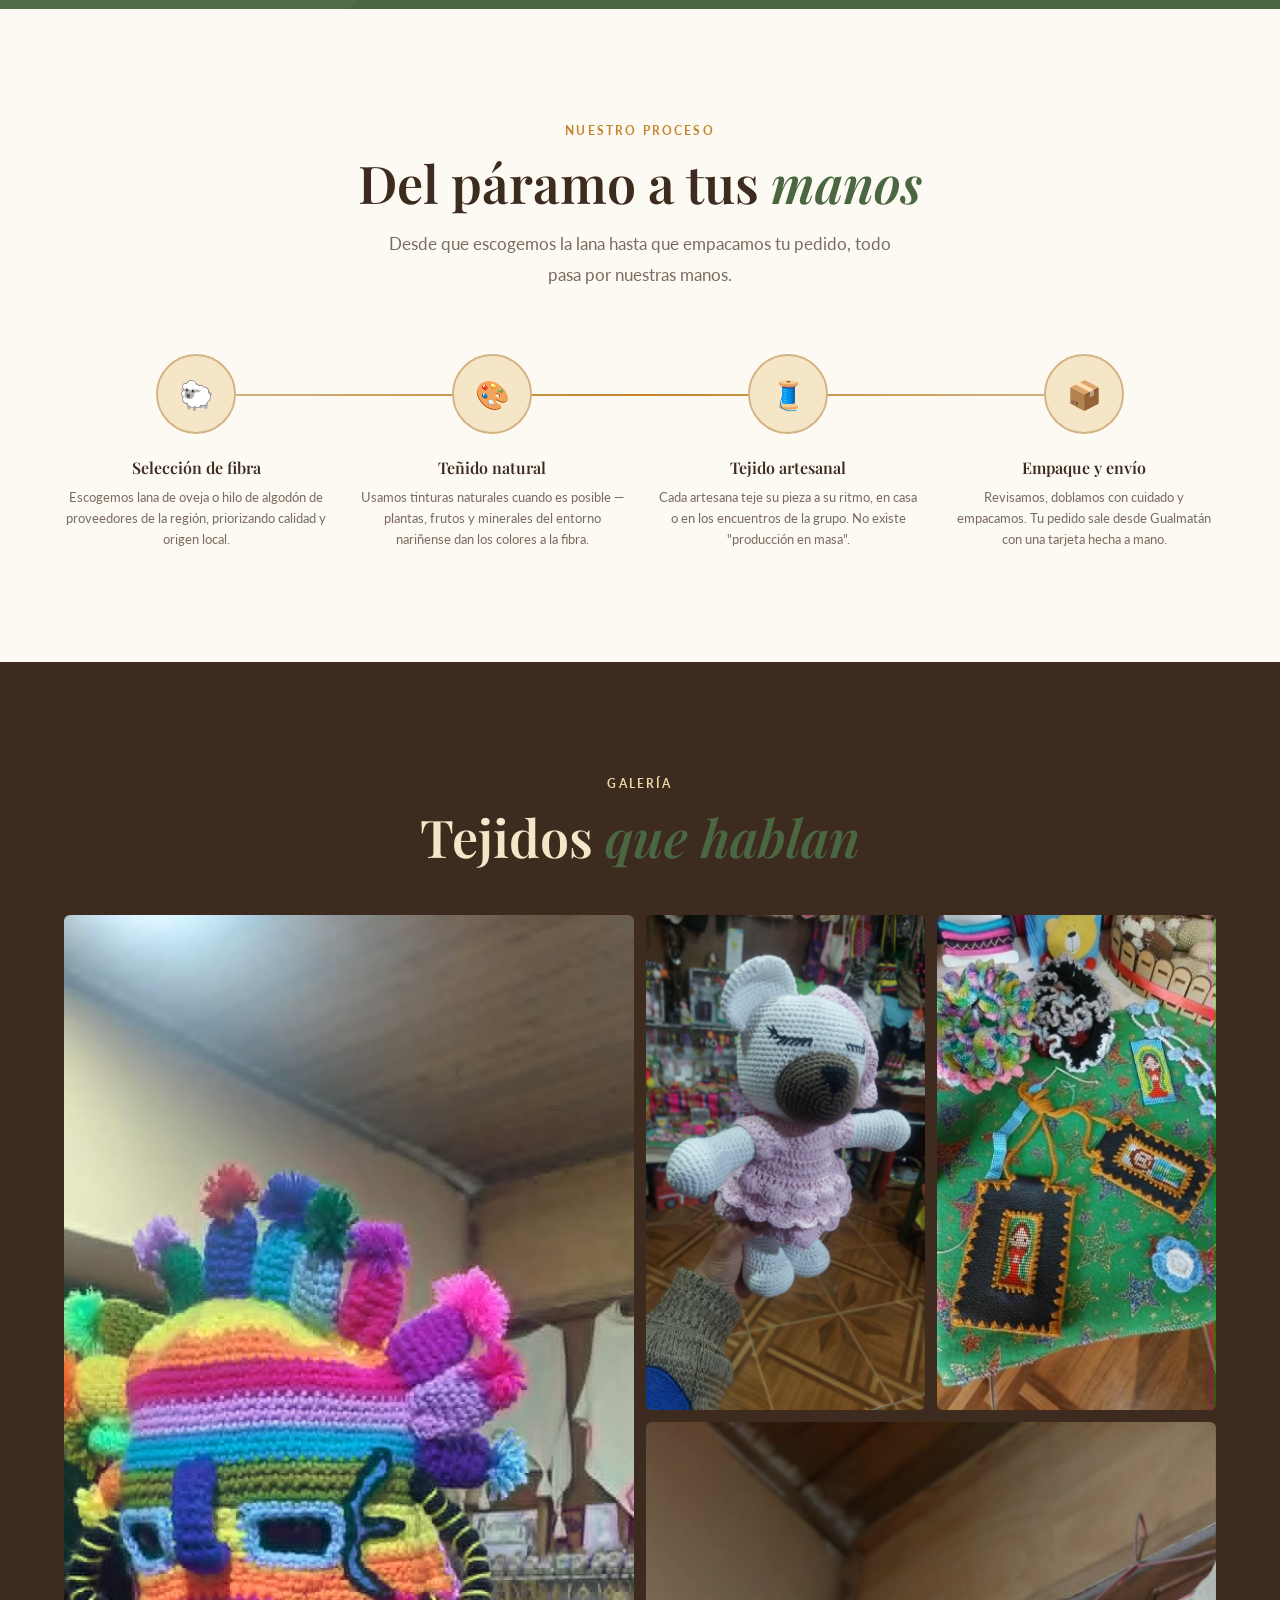
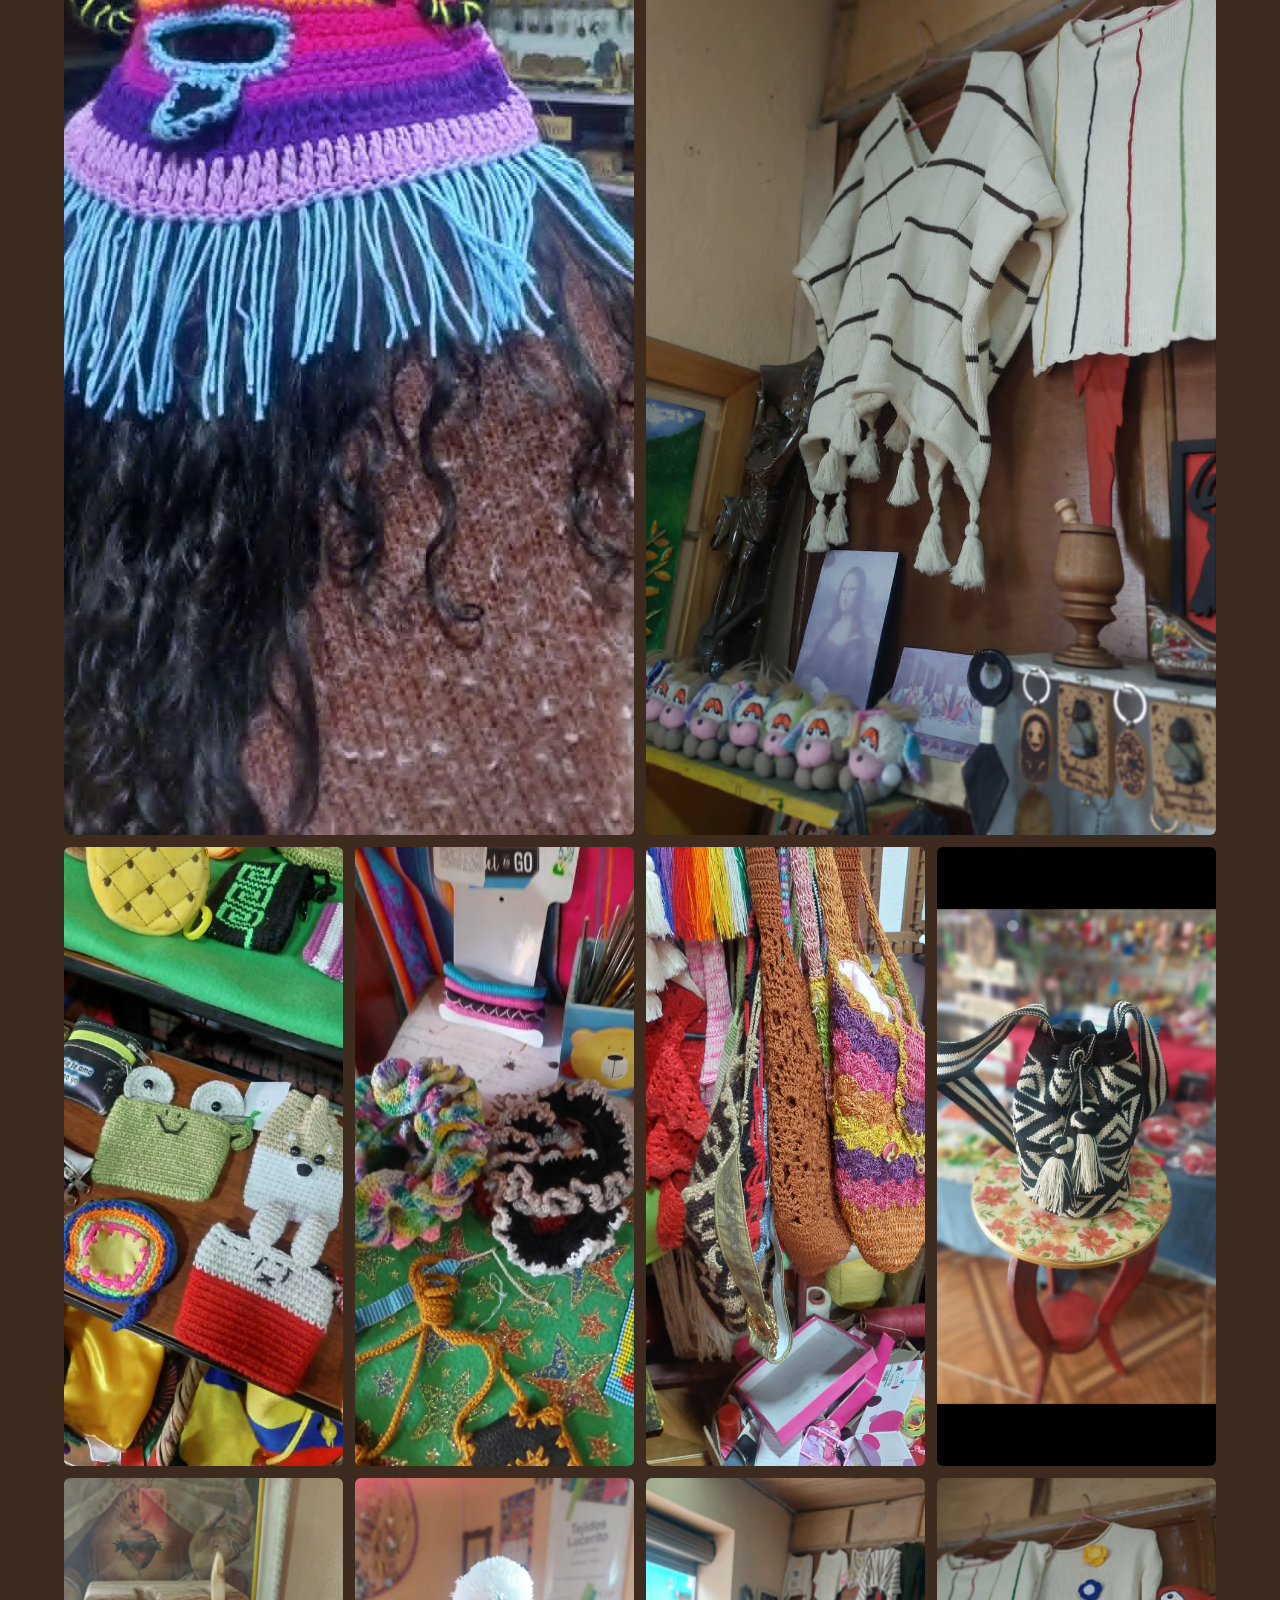
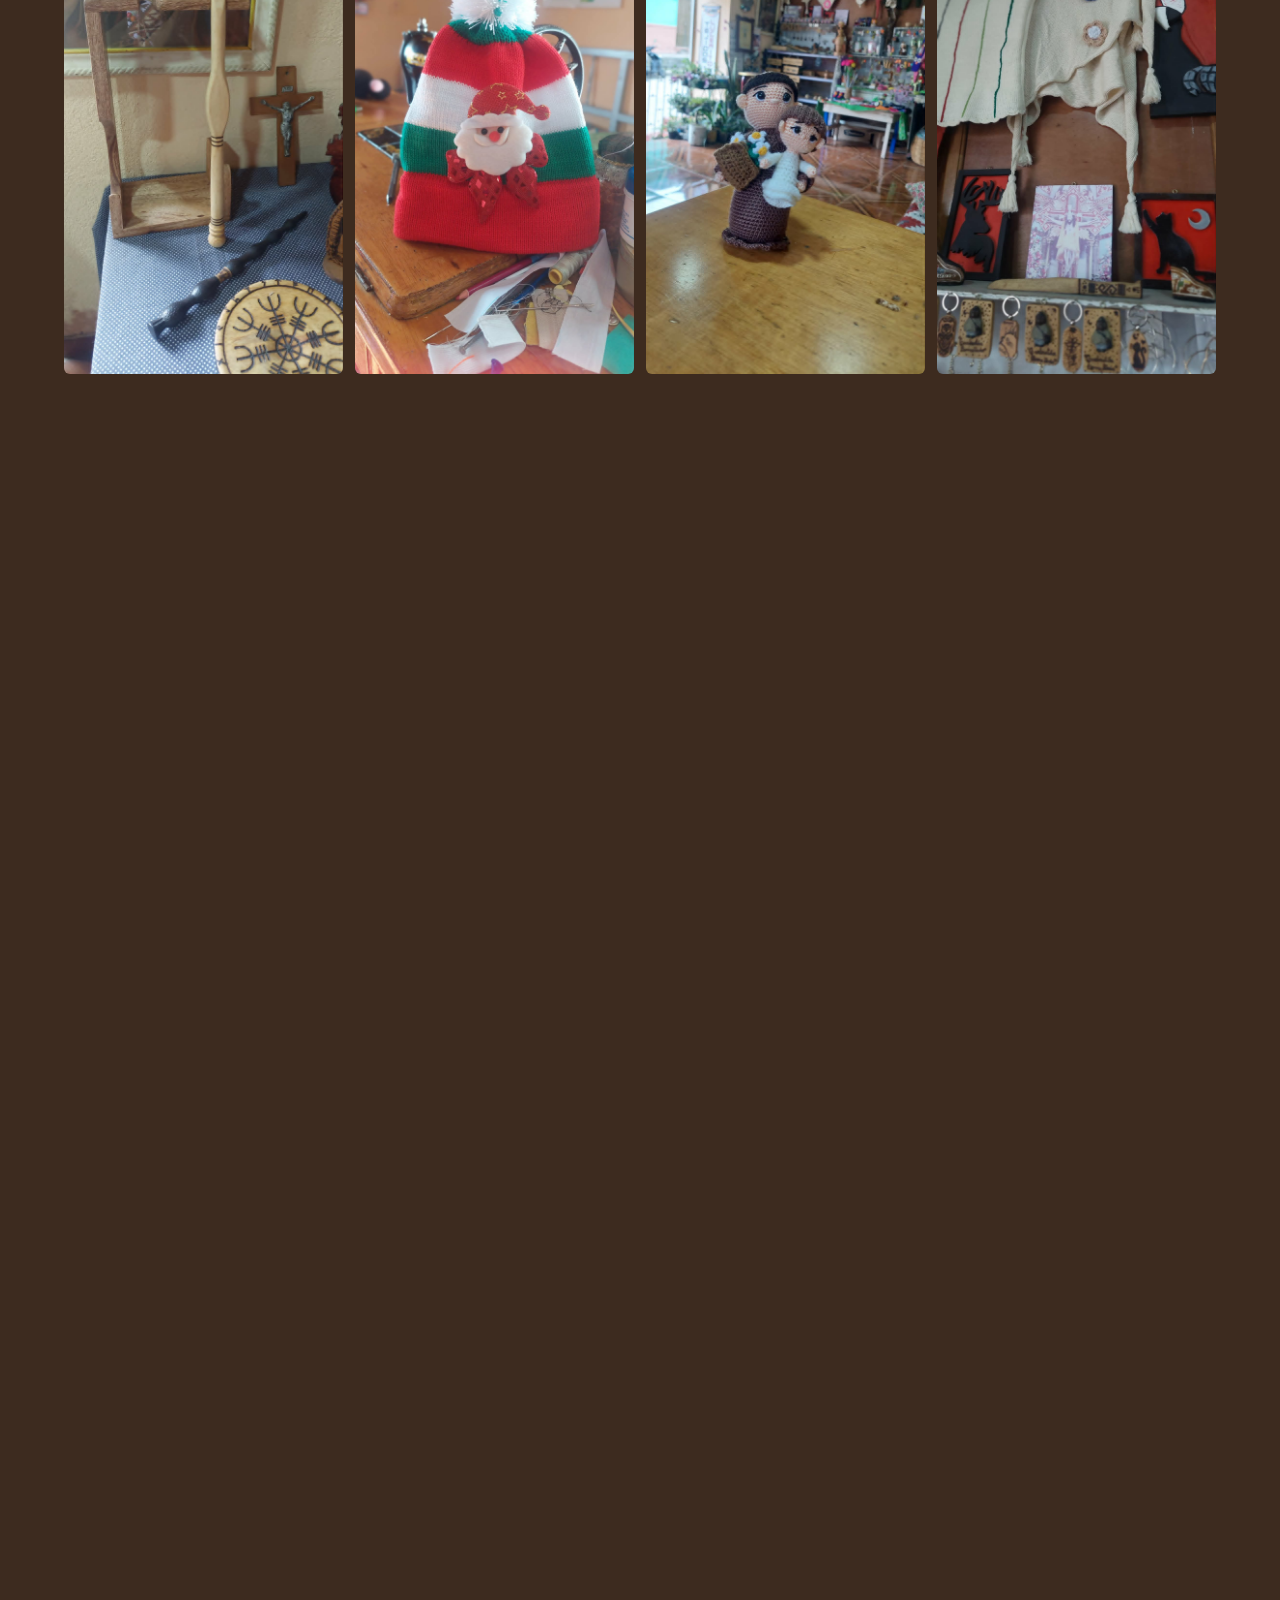
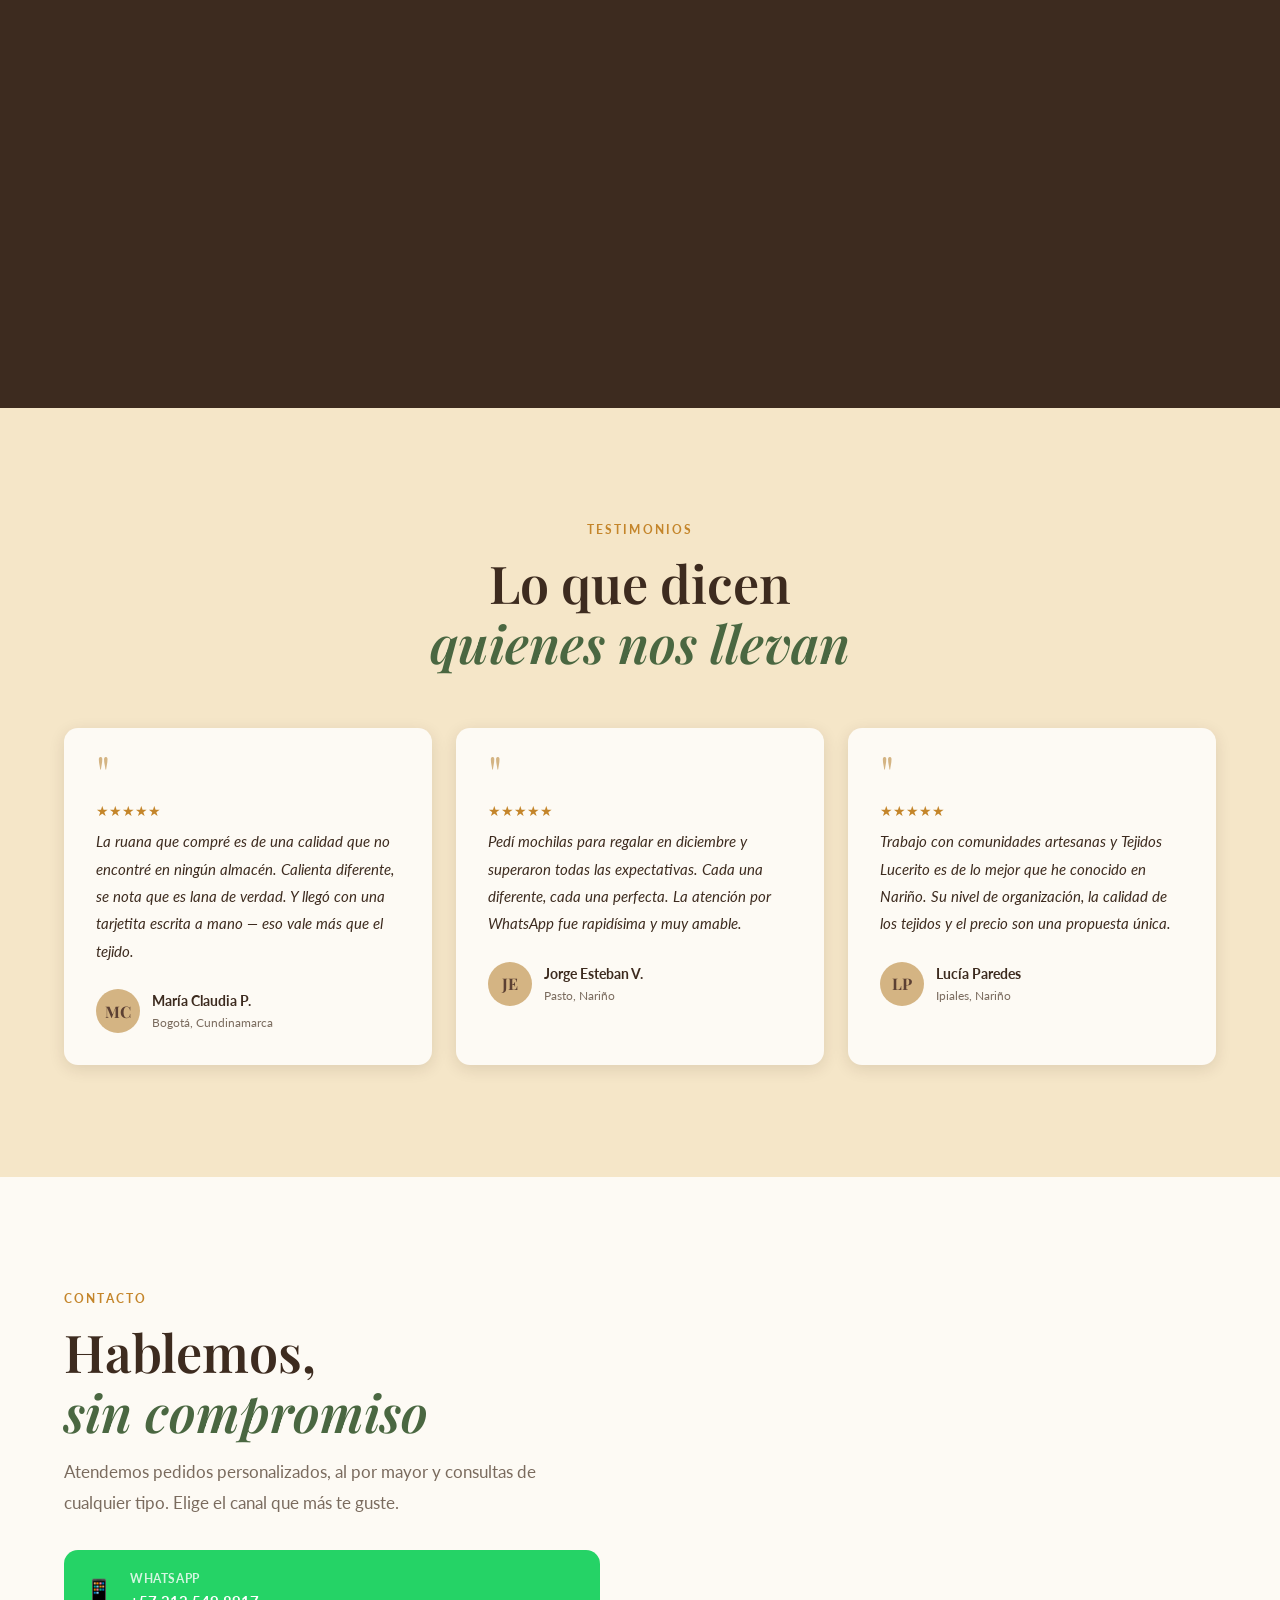
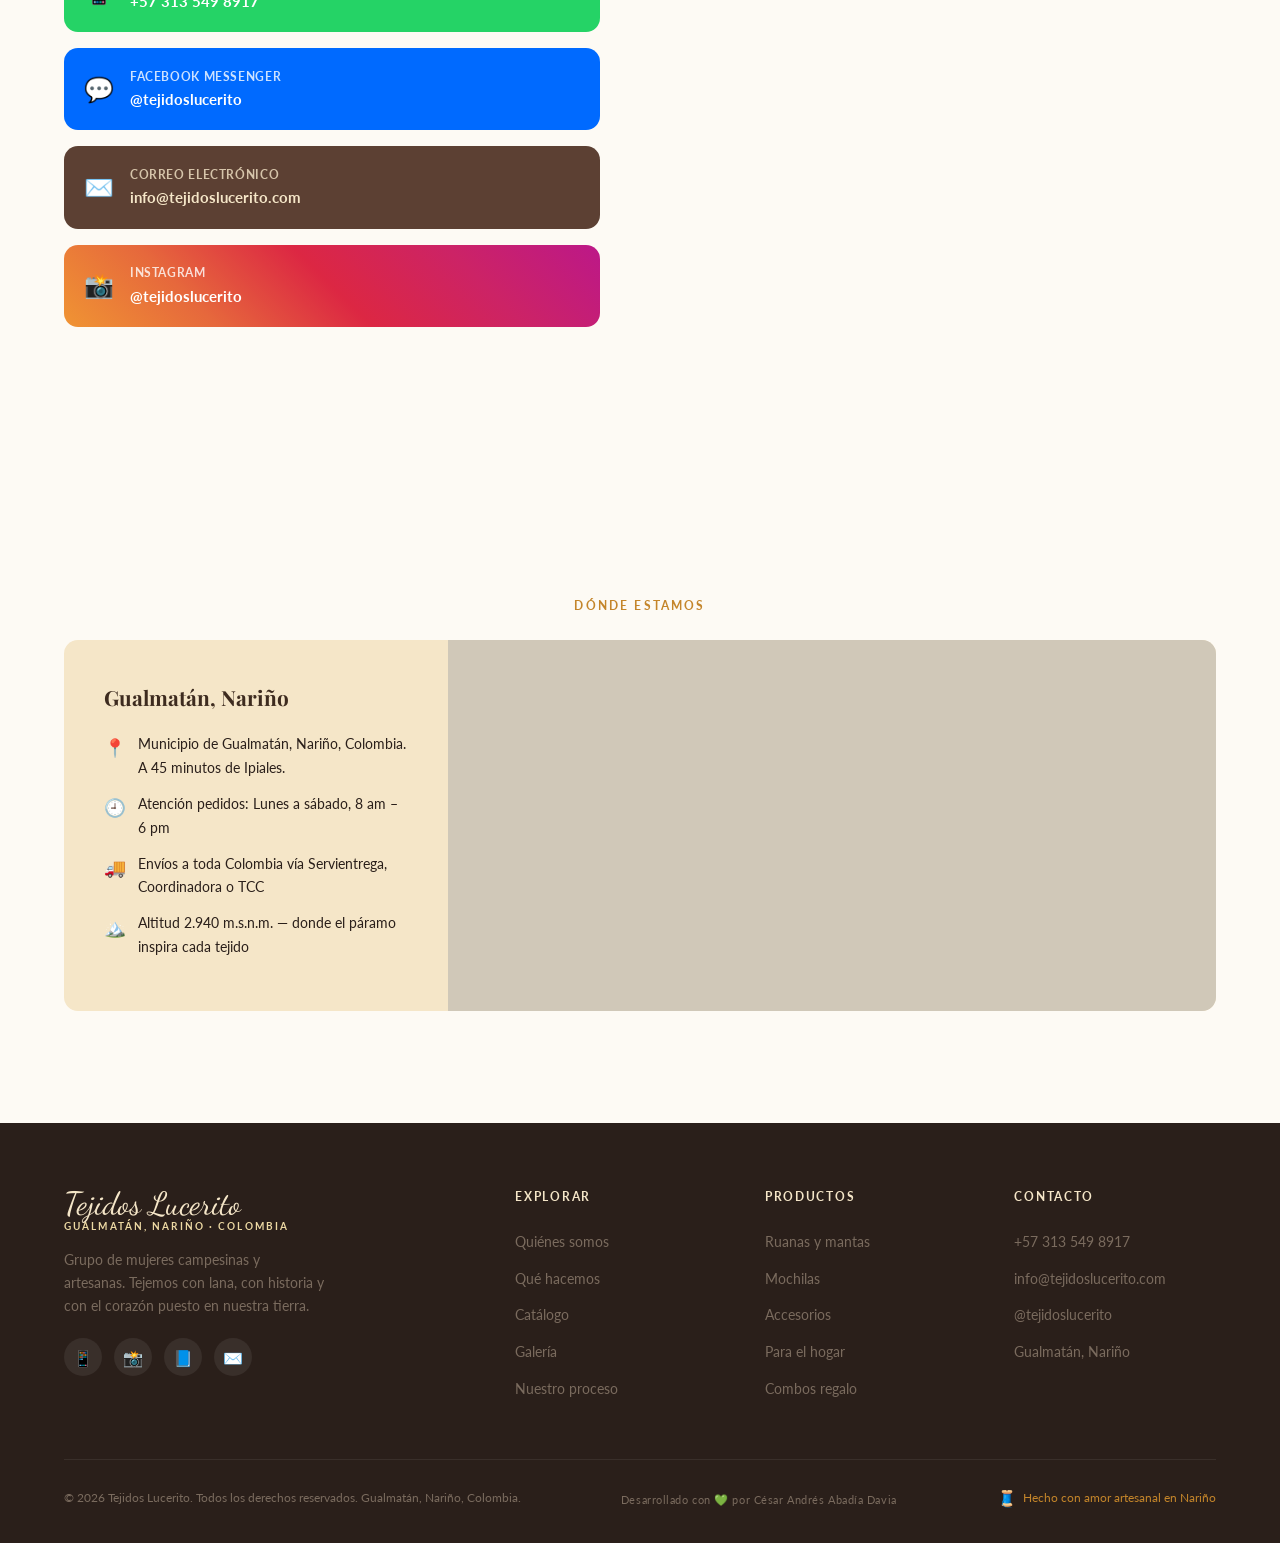
==== commit 3f09f572: "Fix: All image paths to relative in index.html" ====
--- a/index.html
+++ b/index.html
@@ -148,8 +148,8 @@
     </div>
   </div>
   <div class="hero-visual" aria-hidden="true">
-    <img
-      src="/images/h0duS-PT.jpeg"
+<img
+       src="images/h0duS-PT.jpeg"
       alt="Artesana tejiendo en Gualmatán"
       class="hero-img-main"
       loading="eager"
@@ -172,14 +172,14 @@
     <div class="quienes-grid">
       <div class="quienes-images reveal">
         <img
-          src="/images/jTRVo9Pf.jpeg"
+          src="images/jTRVo9Pf.jpeg"
           alt="Mujeres artesanas de Tejidos Lucerito en Gualmatán, Nariño"
           class="quienes-img-1"
           loading="lazy"
           onerror="imgOnError(this)"
         >
         <img
-          src="/images/vDOIHA_2.jpeg"
+          src="images/vDOIHA_2.jpeg"
           alt="Detalle de tejido artesanal tradicional nariñense"
           class="quienes-img-2"
           loading="lazy"
@@ -248,7 +248,7 @@
     <div class="tecnicas-grid">
       <article class="tecnica-card reveal reveal-delay-1">
         <div class="tecnica-img-wrap">
-          <img src="/images/jTRVo9Pf.jpeg" alt="Telar de pie artesanal nariñense" loading="lazy" onerror="imgOnError(this)">
+          <img src="images/jTRVo9Pf.jpeg" alt="Telar de pie artesanal nariñense" loading="lazy" onerror="imgOnError(this)">
         </div>
         <div class="tecnica-body">
           <div class="tecnica-icon">🪡</div>
@@ -258,7 +258,7 @@
       </article>
       <article class="tecnica-card reveal reveal-delay-2">
         <div class="tecnica-img-wrap">
-          <img src="/images/otubdlel.jpeg" alt="Crochet artesanal a mano" loading="lazy" onerror="imgOnError(this)">
+          <img src="images/otubdlel.jpeg" alt="Crochet artesanal a mano" loading="lazy" onerror="imgOnError(this)">
         </div>
         <div class="tecnica-body">
           <div class="tecnica-icon">🧶</div>
@@ -268,7 +268,7 @@
       </article>
       <article class="tecnica-card reveal reveal-delay-3">
         <div class="tecnica-img-wrap">
-          <img src="/images/msWJyv8j.jpeg" alt="Tejido en palillo dos agujas" loading="lazy" onerror="imgOnError(this)">
+          <img src="images/msWJyv8j.jpeg" alt="Tejido en palillo dos agujas" loading="lazy" onerror="imgOnError(this)">
         </div>
         <div class="tecnica-body">
           <div class="tecnica-icon">🪢</div>
